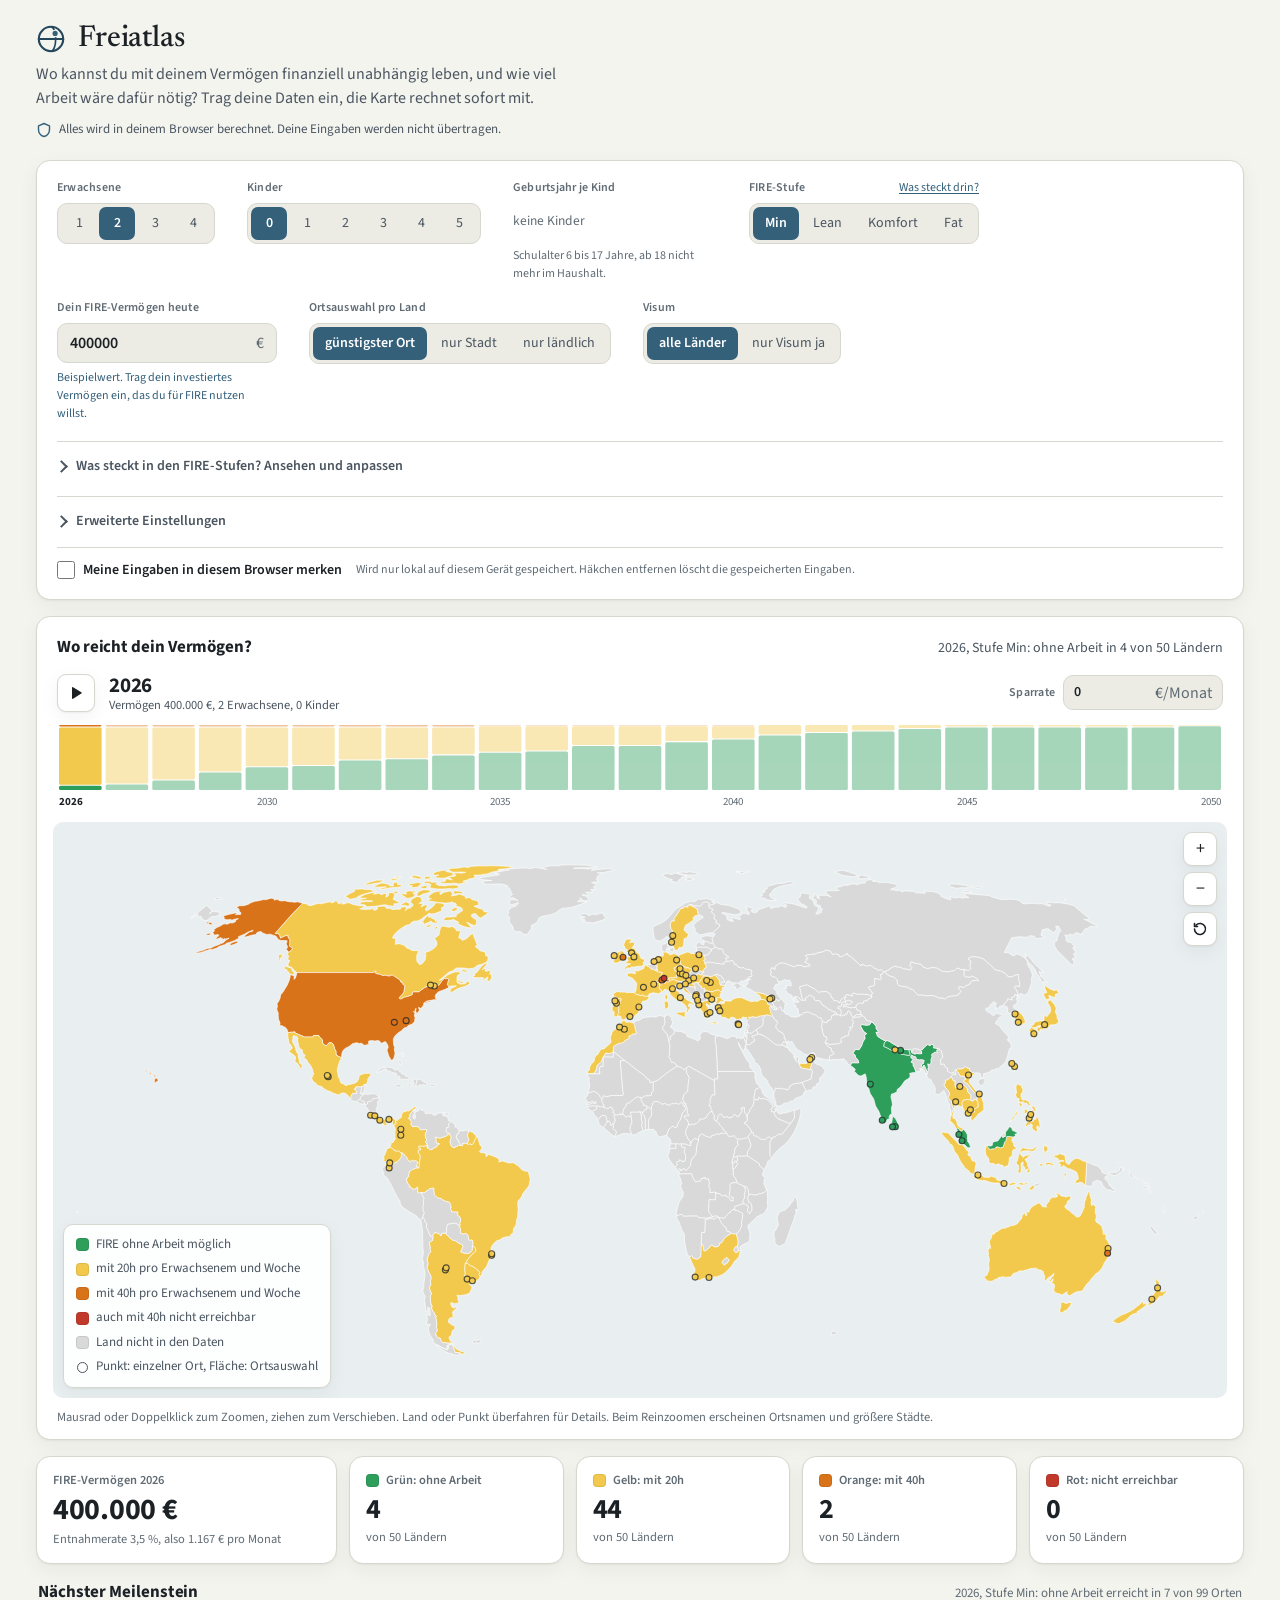
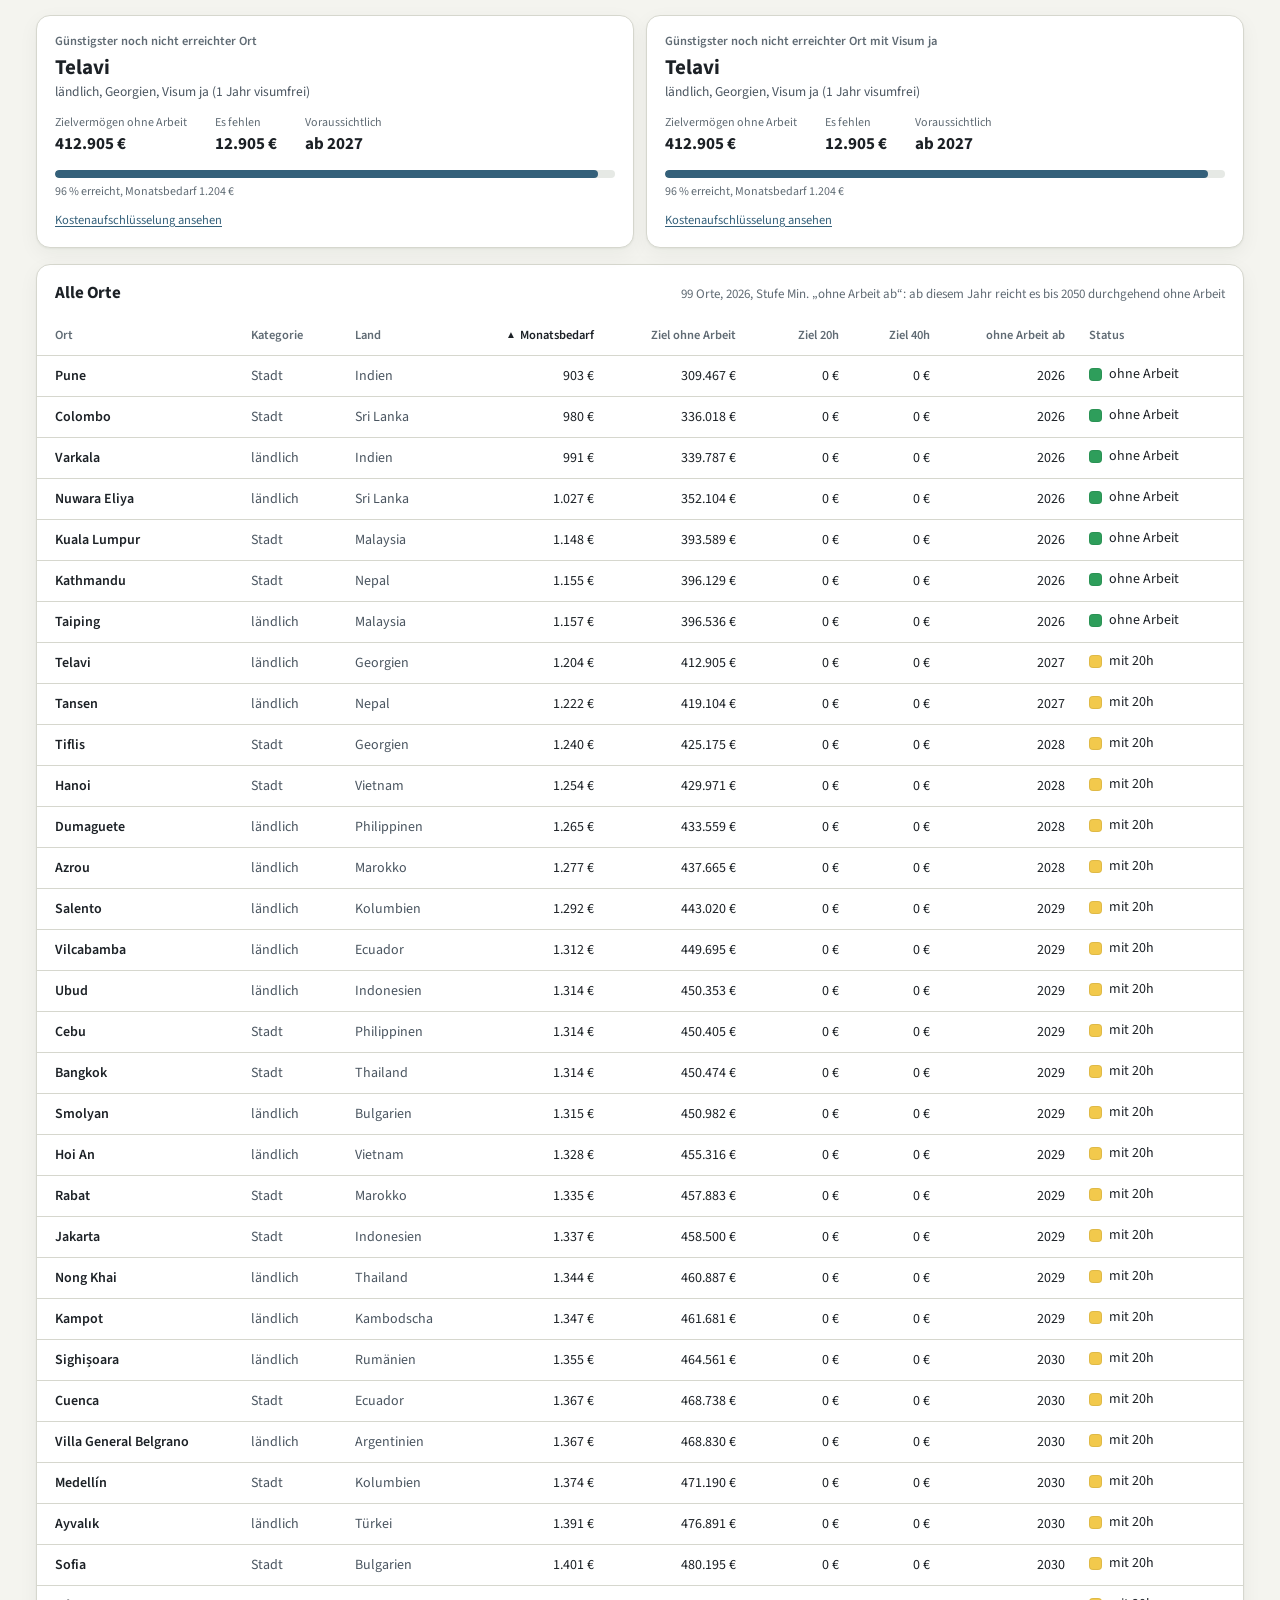
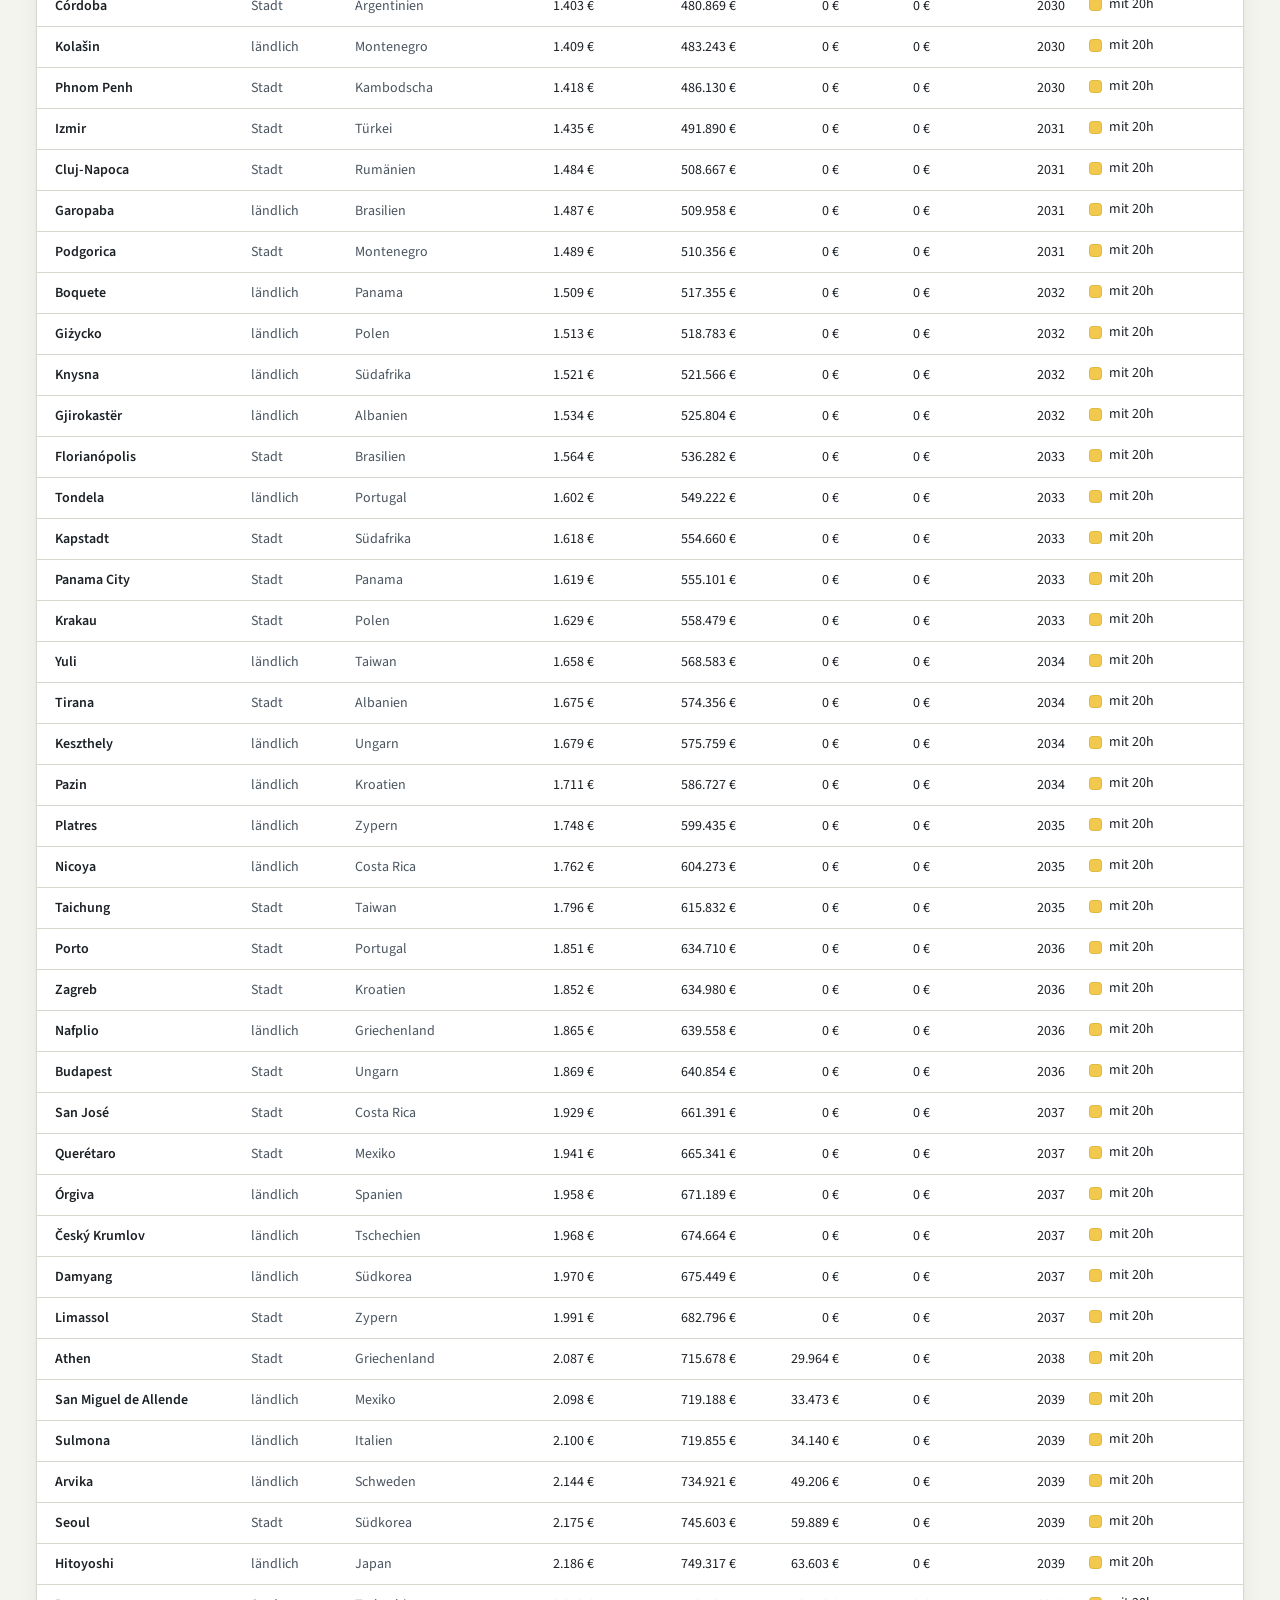
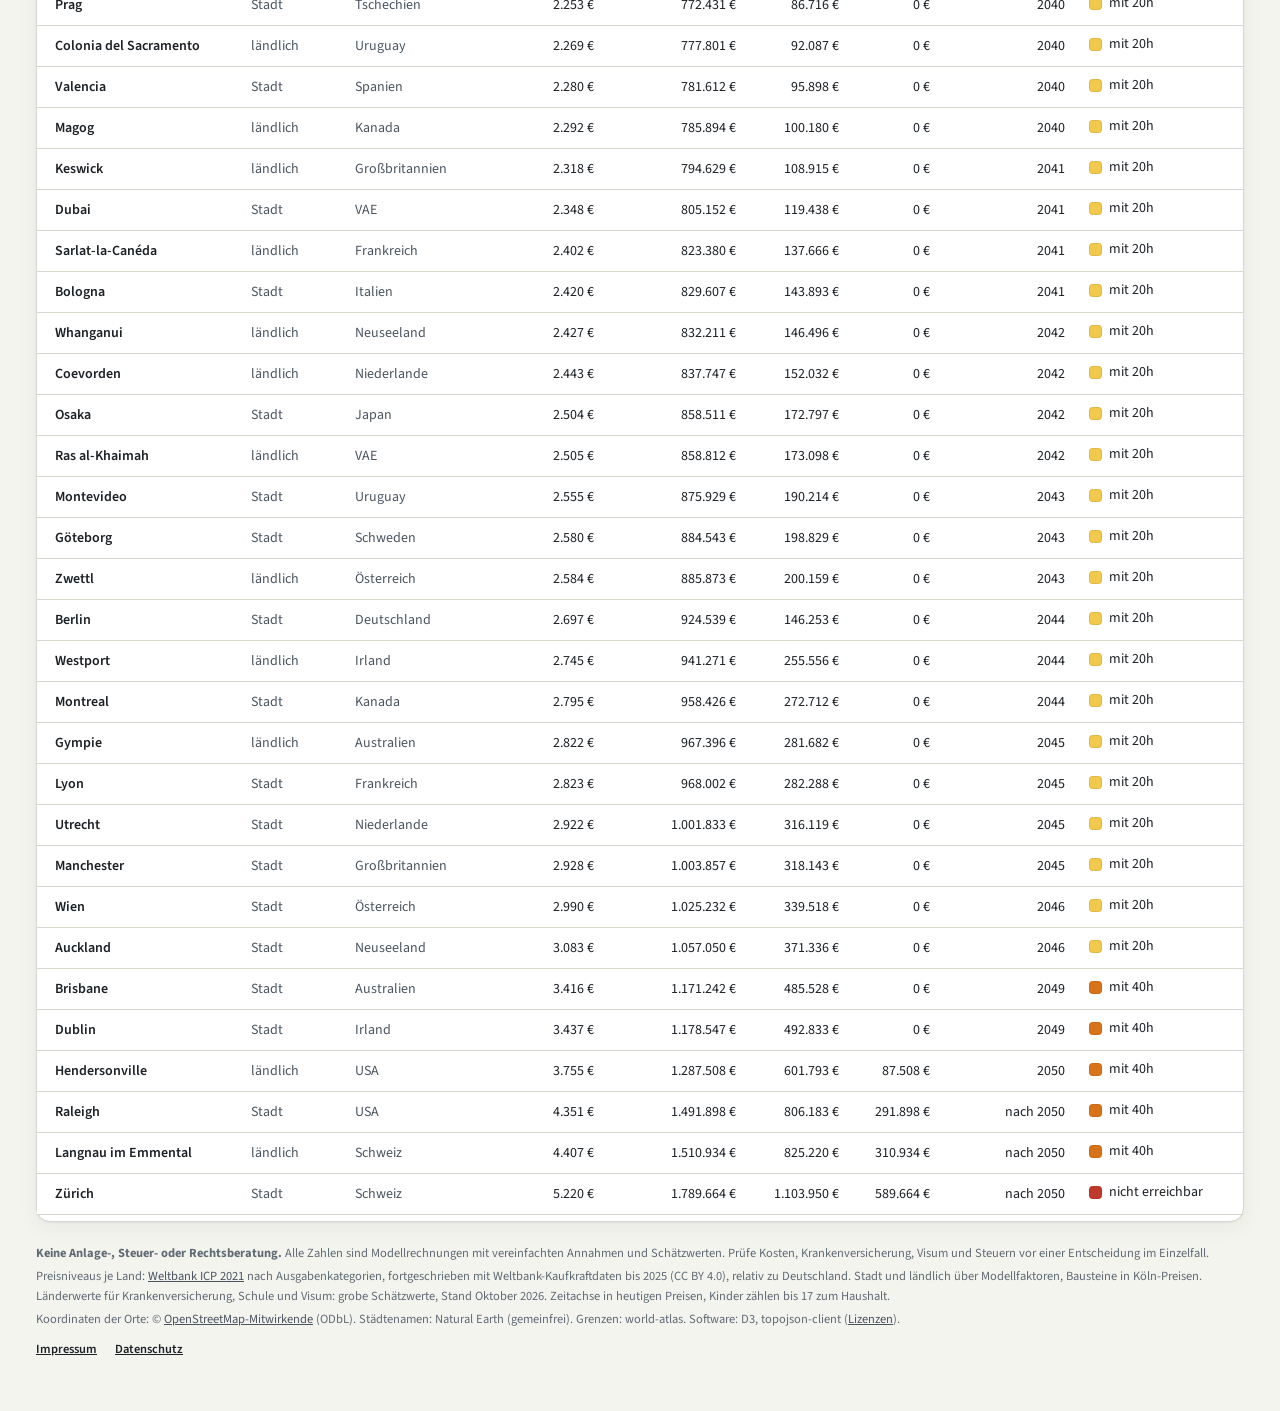
==== app/index.html @ 441ddbdf "Freiatlas: Landing Page, App und Rechtsseiten Statische Website mit Weltbank-Preisniveaus (CC BY 4.0" ====
<!doctype html>
<html lang="de">
<head>
<meta charset="utf-8">
<meta name="viewport" content="width=device-width, initial-scale=1">
<meta name="color-scheme" content="light dark">
<meta http-equiv="Content-Security-Policy" content="default-src 'self'; script-src 'self' 'unsafe-inline'; style-src 'self' 'unsafe-inline'; img-src 'self' data:; connect-src 'self'; base-uri 'self'; form-action 'none'">
<meta name="referrer" content="no-referrer">
<title>Freiatlas</title>
<meta name="description" content="Wo kannst du mit deinem Vermögen finanziell unabhängig leben, und wie viel Arbeit wäre dafür nötig? Interaktive Weltkarte für FIRE und Auswandern, mit 99 Orten in 50 Ländern.">
<meta property="og:title" content="Freiatlas">
<meta property="og:description" content="Wo reicht dein Vermögen für finanzielle Unabhängigkeit? Weltkarte mit 99 Orten, Zeitachse und eigenen Annahmen.">
<meta property="og:type" content="website">
<meta name="theme-color" content="#34607a">
<link rel="icon" href="../favicon.svg" type="image/svg+xml">
<link rel="icon" href="../favicon.ico" sizes="32x32">
<link rel="apple-touch-icon" href="../apple-touch-icon.png">
<link rel="stylesheet" href="../assets/fonts/fonts.css">
<style>
:root {
  --bg: #F4F4EF;
  --surface: #ffffff;
  --surface-2: #ECECE5;
  --ink: #1C2126;
  --ink-2: #4A5560;
  --muted: #606B74;
  --border: #D6D7CE;
  --ocean: #e9eff1;
  --map-stroke: #ffffff;
  --nodata: #D9D9D9;
  --accent: #34607a;
  --accent-soft: #e3ecf1;
  --accent-ink: #ffffff;
  --hatch-bg: #ffffff;
  --track: #e6e9e5;
  --pt-stroke: rgba(28, 33, 38, .75);
  --fa-line: #23475C;
  --fa-dot: #34607A;
  --shadow: 0 1px 2px rgba(20, 30, 25, .05), 0 6px 20px rgba(20, 30, 25, .05);
  --shadow-lg: 0 4px 10px rgba(20, 30, 25, .08), 0 16px 40px rgba(20, 30, 25, .12);
  --green: #2E9E5B;
  --yellow: #F2C94C;
  --orange: #D9731A;
  --red: #C0392B;
  --radius: 14px;
}
@media (prefers-color-scheme: dark) {
  :root {
    --bg: #111416;
    --surface: #1a1e21;
    --surface-2: #22272b;
    --ink: #E8EAE6;
    --ink-2: #B4BBC0;
    --muted: #8A949C;
    --border: #2F363B;
    --ocean: #151c21;
    --map-stroke: #111416;
    --nodata: #3a4146;
    --accent: #7FB0CC;
    --accent-soft: #223440;
    --accent-ink: #0e1a21;
    --hatch-bg: #1a1e21;
    --track: #2b3135;
    --pt-stroke: rgba(255, 255, 255, .85);
    --fa-line: #E8EAE6;
    --fa-dot: #7FB0CC;
    --shadow: 0 1px 2px rgba(0, 0, 0, .3), 0 6px 20px rgba(0, 0, 0, .25);
    --shadow-lg: 0 4px 10px rgba(0, 0, 0, .35), 0 16px 40px rgba(0, 0, 0, .45);
  }
}

* { box-sizing: border-box; }
html { -webkit-text-size-adjust: 100%; }
body {
  margin: 0;
  background: var(--bg);
  color: var(--ink);
  font: 16px/1.5 "Source Sans 3 Variable", -apple-system, "Segoe UI", Roboto, "Helvetica Neue", Arial, sans-serif;
  font-variant-numeric: tabular-nums;
}
.wrap { max-width: 1240px; margin: 0 auto; padding: 24px 16px 48px; }
h1 { font-size: 26px; line-height: 1.2; margin: 0 0 6px; letter-spacing: -.01em; }
.brand-lockup { display: flex; align-items: center; gap: 12px; font: 500 30px/1 "Newsreader Variable", Georgia, "Times New Roman", serif; font-optical-sizing: auto; letter-spacing: -.005em; margin: 0 0 8px; }
.brand-mark { width: 30px; height: 30px; flex: none; }
h2 { font-size: 17px; margin: 0; letter-spacing: -.005em; }
.lede { margin: 0; color: var(--ink-2); max-width: 70ch; }
.page-head { margin-bottom: 20px; }

.card {
  background: var(--surface);
  border: 1px solid var(--border);
  border-radius: var(--radius);
  box-shadow: var(--shadow);
}
section + section { margin-top: 16px; }

/* Konfigurator */
.config { padding: 18px 20px; }
.config-grid {
  display: flex;
  flex-wrap: wrap;
  gap: 16px 32px;
  align-items: flex-start;
}
.field { min-width: 0; max-width: 100%; }
.config-grid .money { width: 220px; }
.field-label {
  display: block;
  font-size: 12px;
  font-weight: 600;
  letter-spacing: .02em;
  color: var(--muted);
  margin-bottom: 6px;
}
.seg {
  display: inline-flex;
  flex-wrap: wrap;
  background: var(--surface-2);
  border: 1px solid var(--border);
  border-radius: 10px;
  padding: 3px;
  gap: 2px;
  max-width: 100%;
}
.seg button {
  appearance: none;
  border: 0;
  background: transparent;
  color: var(--ink-2);
  font: inherit;
  font-size: 14px;
  padding: 6px 12px;
  min-width: 36px;
  border-radius: 7px;
  cursor: pointer;
  transition: background .15s, color .15s;
}
.seg button:hover:not(:disabled):not([aria-pressed="true"]) { background: var(--border); color: var(--ink); }
.seg button[aria-pressed="true"] { background: var(--accent); color: var(--accent-ink); font-weight: 600; }
.seg button:disabled { opacity: .35; cursor: not-allowed; }
.seg button:focus-visible, .btn:focus-visible, input:focus-visible, summary:focus-visible, th button:focus-visible {
  outline: 2px solid var(--accent); outline-offset: 2px;
}
.money {
  display: flex;
  align-items: center;
  background: var(--surface-2);
  border: 1px solid var(--border);
  border-radius: 10px;
  padding: 0 12px;
  max-width: 260px;
}
.money input, .adv input {
  appearance: textfield;
  -moz-appearance: textfield;
  border: 0;
  background: transparent;
  color: var(--ink);
  font: inherit;
  font-size: 16px;
  font-weight: 600;
  padding: 7px 0;
  width: 100%;
  min-width: 0;
  outline: none;
}
.money input::-webkit-outer-spin-button, .money input::-webkit-inner-spin-button,
.adv input::-webkit-outer-spin-button, .adv input::-webkit-inner-spin-button { -webkit-appearance: none; margin: 0; }
.money .unit { color: var(--muted); padding-left: 6px; }
.money:focus-within { border-color: var(--accent); }
.money.invalid { border-color: var(--red); }
.linkbtn {
  appearance: none; border: 0; background: none; padding: 0; margin-top: 6px;
  color: var(--accent); font: inherit; font-size: 12.5px; cursor: pointer; text-decoration: underline; text-underline-offset: 2px;
}
.advanced { margin-top: 18px; border-top: 1px solid var(--border); padding-top: 12px; }
.advanced summary {
  cursor: pointer; color: var(--ink-2); font-size: 14px; font-weight: 600; list-style: none;
  display: inline-flex; align-items: center; gap: 8px; user-select: none;
}
.advanced summary::-webkit-details-marker { display: none; }
.advanced summary::before {
  content: ""; width: 7px; height: 7px; border-right: 2px solid currentColor; border-bottom: 2px solid currentColor;
  transform: rotate(-45deg); transition: transform .15s; margin-right: 2px;
}
.advanced[open] summary::before { transform: rotate(45deg); }
.adv-grid {
  display: grid; grid-template-columns: repeat(auto-fit, minmax(200px, 1fr)); gap: 14px 24px; margin-top: 14px;
}
.adv .money { max-width: none; }
.adv input { font-size: 15px; font-weight: 500; }
.adv-note { font-size: 12.5px; color: var(--muted); margin: 4px 0 0; }

/* Karte */
.map-card { padding: 16px 16px 12px; }
.map-head { display: flex; flex-wrap: wrap; align-items: baseline; justify-content: space-between; gap: 4px 16px; padding: 2px 4px 12px; }
.map-sub { color: var(--ink-2); font-size: 14px; }
.map-wrap {
  position: relative;
  height: 64vh;
  min-height: 340px;
  background: var(--ocean);
  border-radius: 10px;
  overflow: hidden;
}
#map { display: block; width: 100%; height: 100%; touch-action: pan-x pan-y; cursor: grab; user-select: none; -webkit-user-select: none; }
#map.zoomed { touch-action: none; }
#map:active { cursor: grabbing; }
.country { stroke: var(--map-stroke); stroke-width: .6; vector-effect: non-scaling-stroke; stroke-linejoin: round; transition: fill .25s; }
.country.nodata { fill: var(--nodata); }
.country.has-data { cursor: pointer; }
.hl { fill: none; stroke: var(--ink); stroke-width: 1.6; vector-effect: non-scaling-stroke; pointer-events: none; stroke-linejoin: round; }
.hatch-bg { fill: var(--hatch-bg); }
.country.has-data { transition: fill .25s, fill-opacity .2s; }
#map.detail .country.has-data { fill-opacity: .5; }
.pt { cursor: pointer; }
.pt .hit { fill: transparent; }
.pt .dot { stroke: var(--pt-stroke); stroke-width: 1.1; vector-effect: non-scaling-stroke; transition: fill .25s; }
.pt.on .dot { stroke-width: 2.6; }
.pt.sel .dot { stroke: var(--ink); stroke-width: 3; }
.pt.dim { opacity: .35; }
.lbl text { paint-order: stroke; stroke: var(--surface); stroke-linejoin: round; pointer-events: none; }
.place-labels text { fill: var(--ink); font-weight: 650; }
.cities text { fill: var(--ink-2); }
.cities circle { fill: var(--ink-2); }
.map-msg { position: absolute; inset: 0; display: grid; place-items: center; color: var(--muted); font-size: 14px; padding: 24px; text-align: center; }
.zoom-ctl { position: absolute; top: 10px; right: 10px; display: flex; flex-direction: column; gap: 6px; }
.btn {
  appearance: none; width: 34px; height: 34px; border-radius: 9px; border: 1px solid var(--border);
  background: var(--surface); color: var(--ink); font: inherit; font-size: 18px; line-height: 1; cursor: pointer;
  box-shadow: var(--shadow); display: grid; place-items: center; padding: 0;
}
.btn:hover { background: var(--surface-2); }
.btn svg { width: 16px; height: 16px; }
.legend {
  display: flex; flex-wrap: wrap; gap: 6px 16px; font-size: 13px; color: var(--ink-2);
}
.legend-item { display: inline-flex; align-items: center; gap: 7px; white-space: nowrap; }
.legend-item.opt-off { display: none; }
.map-wrap .legend {
  position: absolute; left: 10px; bottom: 10px; max-width: calc(100% - 20px);
  flex-direction: column; gap: 5px;
  background: color-mix(in srgb, var(--surface) 92%, transparent);
  border: 1px solid var(--border); border-radius: 10px; padding: 10px 12px; box-shadow: var(--shadow);
}
.sw {
  display: inline-block; width: 13px; height: 13px; border-radius: 4px; flex: none;
  box-shadow: inset 0 0 0 1px rgba(0, 0, 0, .08);
}
.sw-green { background: var(--green); }
.sw-yellow { background: var(--yellow); }
.sw-orange { background: var(--orange); }
.sw-red { background: var(--red); }
.sw-nodata { background: var(--nodata); }
.sw.hatched { background-image: repeating-linear-gradient(45deg, transparent 0 3px, var(--hatch-bg) 3px 6px); }
.sw-hatch { background: repeating-linear-gradient(45deg, var(--muted) 0 2px, var(--hatch-bg) 2px 5px); }
.sw-dot { display: inline-block; width: 11px; height: 11px; border-radius: 50%; flex: none; margin: 0 1px; background: var(--surface); border: 1.5px solid var(--ink-2); }

/* Geburtsjahre */
.births { display: flex; flex-wrap: wrap; gap: 6px; min-height: 38px; align-items: center; }
.birth {
  display: inline-flex; align-items: center; gap: 6px; background: var(--surface-2); border: 1px solid var(--border);
  border-radius: 10px; padding: 3px 3px 3px 10px; font-size: 12.5px; color: var(--muted);
}
.birth select {
  border: 0; background: var(--surface); color: var(--ink); font: inherit; font-size: 14px; font-weight: 600;
  padding: 4px 6px; border-radius: 7px; cursor: pointer;
}
.births .none { color: var(--muted); font-size: 13.5px; }
.field-note { font-size: 12px; color: var(--muted); margin: 6px 0 0; max-width: 34ch; }

/* Zeitachse */
.tl { padding: 0 4px 14px; }
.tl-top { display: flex; align-items: center; flex-wrap: wrap; gap: 10px 14px; margin-bottom: 10px; }
.tl-play { width: 38px; height: 38px; flex: none; }
.tl-play svg { width: 14px; height: 14px; }
.tl-now { line-height: 1.25; min-width: 0; flex: 1 1 0; }
.tl-now b { font-size: 21px; letter-spacing: -.01em; }
.tl-sub { display: block; font-size: 12.5px; color: var(--ink-2); }
.tl-save { margin-left: auto; display: flex; align-items: center; gap: 8px; }
.tl-save .field-label { margin: 0; }
.tl-save .money { width: 160px; padding: 0 10px; }
.tl-save input { font-size: 14px; padding: 6px 0; }
.tl-chart { position: relative; height: 84px; cursor: pointer; touch-action: pan-y; user-select: none; -webkit-user-select: none; border-radius: 6px; }
.tl-chart:focus-visible { outline: 2px solid var(--accent); outline-offset: 4px; }
.tl-chart svg { display: block; width: 100%; height: 100%; overflow: visible; }
.tl-chart .bar { transition: opacity .15s; }
.tl-chart .axis { font-size: 11px; fill: var(--muted); }
.tl-chart .axis.now { fill: var(--ink); font-weight: 700; }
.tl-chart .cursor { fill: var(--ink); }

/* Jahresstreifen im Tooltip */
.strip { display: grid; gap: 1px; height: 9px; margin-top: 8px; }
.strip i { border-radius: 2px; }
.strip i.now { box-shadow: 0 0 0 1.5px var(--surface), 0 0 0 3px var(--ink); position: relative; z-index: 1; }
.strip-axis { display: flex; justify-content: space-between; gap: 8px; font-size: 11px; color: var(--muted); margin-top: 3px; }
.strip-axis b { color: var(--ink); font-weight: 600; }
.hint { margin: 10px 4px 0; font-size: 12.5px; color: var(--muted); }
.hint .touch { display: none; }
@media (pointer: coarse) { .hint .mouse { display: none; } .hint .touch { display: inline; } }

/* Tooltip */
.tooltip {
  position: fixed; z-index: 50; left: 0; top: 0;
  width: 360px; max-width: calc(100vw - 16px);
  background: var(--surface); color: var(--ink);
  border: 1px solid var(--border); border-radius: 12px; box-shadow: var(--shadow-lg);
  padding: 12px 14px; font-size: 13px; line-height: 1.4;
  pointer-events: none; opacity: 0; visibility: hidden; transition: opacity .12s;
}
.tooltip.show { opacity: 1; visibility: visible; }
.tooltip.sheet {
  left: 50% !important; top: auto !important; bottom: 10px; transform: translateX(-50%);
  width: min(440px, calc(100vw - 16px)); max-height: 62vh; overflow: auto; pointer-events: auto;
  -webkit-overflow-scrolling: touch;
}
.tt-close {
  display: none; position: absolute; top: 8px; right: 8px; width: 30px; height: 30px; border-radius: 8px;
  border: 1px solid var(--border); background: var(--surface-2); color: var(--ink); font-size: 18px; line-height: 1; cursor: pointer;
}
.tooltip.sheet .tt-close { display: grid; place-items: center; }
.tt-title { font-size: 16px; font-weight: 700; padding-right: 34px; }
.tt-visa { color: var(--ink-2); margin-top: 2px; }
.tt-place { margin-top: 10px; padding-top: 10px; border-top: 1px solid var(--border); }
.tt-place-head { display: flex; align-items: baseline; gap: 8px; flex-wrap: wrap; }
.tt-name { font-weight: 650; font-size: 14px; }
.tt-cat { color: var(--muted); }
.tt-pick {
  margin-left: auto; font-size: 11px; font-weight: 600; color: var(--accent);
  background: var(--accent-soft); border-radius: 999px; padding: 1px 8px; white-space: nowrap;
}
.tt-need { margin: 4px 0 6px; color: var(--ink-2); }
.tt-need b { color: var(--ink); }
.tt-table { width: 100%; border-collapse: collapse; }
.tt-table th, .tt-table td { padding: 3px 0; text-align: right; font-weight: 400; }
.tt-table th:first-child { text-align: left; color: var(--ink-2); }
.tt-table thead th { color: var(--muted); font-size: 11.5px; font-weight: 600; text-align: right; }
.tt-table thead th:first-child { text-align: left; }
.tt-table td.pc { width: 76px; }
.ok { display: inline-block; width: 14px; text-align: center; color: var(--green); font-weight: 700; margin-left: 3px; }
.tt-foot { margin-top: 10px; padding-top: 8px; border-top: 1px solid var(--border); color: var(--muted); font-size: 12px; }

/* Kennzahlen */
.kpis { display: grid; grid-template-columns: 1.4fr repeat(4, 1fr); gap: 12px; }
.kpi { padding: 14px 16px; }
.kpi-label { display: flex; align-items: center; gap: 7px; font-size: 12.5px; font-weight: 600; color: var(--muted); }
.kpi-value { font-size: 28px; font-weight: 700; line-height: 1.15; margin-top: 4px; letter-spacing: -.01em; }
.kpi-sub { font-size: 12.5px; color: var(--muted); margin-top: 2px; }
.kpi-wealth .kpi-value { font-size: 30px; }

/* Meilensteine */
.ms-head { display: flex; flex-wrap: wrap; justify-content: space-between; align-items: baseline; gap: 4px 16px; margin: 0 2px 10px; }
.ms-head .meta { color: var(--muted); font-size: 13px; }
.milestones { display: grid; grid-template-columns: 1fr 1fr; gap: 12px; }
.ms { padding: 16px 18px; }
.ms-kicker { font-size: 12.5px; font-weight: 600; color: var(--muted); }
.ms-place { font-size: 21px; font-weight: 700; margin-top: 4px; line-height: 1.2; }
.ms-meta { color: var(--ink-2); font-size: 13.5px; margin-top: 2px; }
.ms-nums { display: flex; flex-wrap: wrap; gap: 6px 28px; margin-top: 12px; }
.ms-num span { display: block; font-size: 12px; color: var(--muted); }
.ms-num b { font-size: 17px; }
.bar { height: 8px; background: var(--track); border-radius: 999px; overflow: hidden; margin-top: 12px; }
.bar i { display: block; height: 100%; background: var(--accent); border-radius: 999px; transition: width .3s; }
.bar-label { font-size: 12px; color: var(--muted); margin-top: 5px; }
.ms-empty { color: var(--ink-2); margin-top: 8px; }

/* Tabelle */
.table-card { padding: 16px 0 6px; }
.table-head { display: flex; flex-wrap: wrap; justify-content: space-between; align-items: baseline; gap: 4px 16px; padding: 0 18px 10px; }
.table-head .meta { color: var(--muted); font-size: 13px; }
.table-scroll { overflow-x: auto; -webkit-overflow-scrolling: touch; }
table.places { width: 100%; border-collapse: collapse; font-size: 14px; min-width: 820px; }
.places th, .places td { padding: 8px 12px; text-align: left; white-space: nowrap; border-bottom: 1px solid var(--border); }
.places thead th { position: sticky; top: 0; background: var(--surface); z-index: 1; padding: 0; border-bottom: 1px solid var(--border); }
.places thead th button {
  appearance: none; border: 0; background: none; width: 100%; text-align: inherit; font: inherit; font-size: 12.5px;
  font-weight: 600; color: var(--muted); padding: 10px 12px; cursor: pointer; display: flex; gap: 5px; align-items: center;
}
.places thead th.num button { justify-content: flex-end; }
.places thead th button:hover { color: var(--ink); }
.places thead th:first-child { padding-left: 6px; }
.places thead th:last-child { padding-right: 6px; }
.places thead th[aria-sort] button { color: var(--ink); }
.arrow { display: inline-block; width: 9px; font-size: 10px; }
.places td.num, .places th.num { text-align: right; }
.places tbody tr:hover td { background: var(--surface-2); }
.places tr > :first-child { padding-left: 18px; position: sticky; left: 0; background: var(--surface); }
.places tbody tr:hover td:first-child { background: var(--surface-2); }
.places tr > :last-child { padding-right: 18px; }
.places td.name { font-weight: 600; }
.places td.cat, .places td.land { color: var(--ink-2); }
.status { display: inline-flex; align-items: center; gap: 7px; }
.places tr.dim td { color: var(--muted); }
.places tr.dim td.name { font-weight: 500; }
.visa-tag { font-size: 11.5px; color: var(--muted); margin-left: 6px; }

/* Stufen-Editor */
.label-row { display: flex; align-items: baseline; justify-content: space-between; gap: 12px; }
.label-row .linkbtn { margin: 0 0 6px; font-size: 12px; }
.badge {
  display: inline-block; font-size: 11px; font-weight: 600; color: var(--accent); background: var(--accent-soft);
  border-radius: 999px; padding: 1px 8px; margin-left: 4px; vertical-align: 1px;
}
.badge[hidden] { display: none; }
.se { margin-top: 14px; max-width: 820px; }
.se-top { display: flex; flex-wrap: wrap; gap: 10px 20px; align-items: center; margin-bottom: 4px; }
.se-note { margin: 0; font-size: 12.5px; color: var(--muted); flex: 1 1 300px; }
.se-row {
  display: grid; grid-template-columns: minmax(0, 1fr) auto; gap: 4px 16px; align-items: center;
  padding: 10px 0; border-bottom: 1px solid var(--border);
}
.se-name { font-weight: 600; font-size: 14px; }
.se-desc {
  display: block; width: 100%; border: 0; border-bottom: 1px dashed transparent; background: transparent;
  color: var(--ink-2); font: inherit; font-size: 13px; padding: 1px 0; margin: 1px 0;
}
.se-desc { resize: none; overflow: hidden; white-space: pre-wrap; overflow-wrap: anywhere; line-height: 1.35; field-sizing: content; }
.se-desc:hover { border-bottom-color: var(--border); }
.se-desc:focus { outline: none; border-bottom-color: var(--accent); }
.se-scale { font-size: 12px; color: var(--muted); }
.se-amt { display: flex; align-items: center; gap: 4px; justify-content: flex-end; }
.se-amt .money { width: 128px; padding: 0 10px; max-width: none; }
.se-amt input { font-size: 15px; padding: 6px 0; text-align: right; }
.se-amt .unit { white-space: nowrap; }
.se-undo {
  appearance: none; border: 0; background: none; color: var(--accent); cursor: pointer; width: 28px; height: 28px;
  border-radius: 7px; display: grid; place-items: center; visibility: hidden; padding: 0;
}
.se-undo svg { width: 14px; height: 14px; }
.se-undo:hover { background: var(--accent-soft); }
.se-row.changed .se-undo { visibility: visible; }
.se-row.changed .money { border-color: var(--accent); }
.se-file { font-size: 11.5px; color: var(--accent); }
.se-sub { font-weight: 600; font-size: 14px; margin: 18px 0 2px; }
.se-sub span { font-weight: 400; color: var(--muted); font-size: 12.5px; margin-left: 6px; }
.se-crow { display: grid; grid-template-columns: minmax(0, 1fr) auto auto auto; gap: 8px; align-items: center; padding: 8px 0; border-bottom: 1px solid var(--border); }
.se-crow input[type="text"] {
  border: 1px solid var(--border); background: var(--surface-2); color: var(--ink); border-radius: 10px;
  font: inherit; font-size: 14px; padding: 7px 10px; min-width: 0; width: 100%;
}
.se-crow select {
  border: 1px solid var(--border); background: var(--surface-2); color: var(--ink); border-radius: 10px;
  font: inherit; font-size: 13.5px; padding: 7px 8px;
}
.se-del {
  appearance: none; border: 1px solid var(--border); background: var(--surface); color: var(--ink-2); border-radius: 9px;
  width: 32px; height: 32px; font-size: 18px; line-height: 1; cursor: pointer;
}
.se-foot { display: flex; flex-wrap: wrap; gap: 14px 24px; align-items: flex-end; margin-top: 18px; }
.se-foot .money { width: 120px; }
.btn-text {
  appearance: none; border: 1px solid var(--border); background: var(--surface-2); color: var(--ink); border-radius: 9px;
  padding: 8px 12px; font: inherit; font-size: 13.5px; cursor: pointer;
}
.btn-text:hover { background: var(--border); }
.btn-text:focus-visible, .se-undo:focus-visible, .se-del:focus-visible { outline: 2px solid var(--accent); outline-offset: 2px; }

/* Detailansicht */
.drawer {
  position: fixed; top: 0; right: 0; bottom: 0; z-index: 60; width: min(440px, 100vw);
  background: var(--surface); color: var(--ink); border-left: 1px solid var(--border); box-shadow: var(--shadow-lg);
  overflow-y: auto; -webkit-overflow-scrolling: touch; padding: 18px 20px 28px;
  transform: translateX(100%); visibility: hidden; transition: transform .22s ease, visibility 0s linear .22s;
}
.drawer.open { transform: none; visibility: visible; transition: transform .22s ease; }
.drawer .tt-close { display: grid; place-items: center; top: 14px; right: 14px; }
.dr-title { font-size: 21px; font-weight: 700; margin: 0; padding-right: 40px; line-height: 1.2; }
.dr-meta { color: var(--ink-2); font-size: 13.5px; margin-top: 3px; }
.dr-tabs { margin-top: 12px; }
.dr-ctx { font-size: 12.5px; color: var(--muted); margin-top: 14px; }
.dr-total { display: flex; align-items: baseline; justify-content: space-between; gap: 12px; margin-top: 2px; }
.dr-total b { font-size: 28px; letter-spacing: -.01em; }
.dr-total span { color: var(--ink-2); font-size: 13px; }
.dr-line { padding: 9px 0; border-bottom: 1px solid var(--border); }
.dr-line-top { display: flex; justify-content: space-between; gap: 12px; align-items: baseline; }
.dr-line-label { font-weight: 600; font-size: 14px; }
.dr-line-val { font-weight: 600; white-space: nowrap; }
.dr-line-val small { font-weight: 400; color: var(--muted); font-size: 12px; margin-left: 6px; }
.dr-line-desc { font-size: 12.5px; color: var(--ink-2); }
.dr-line-how { font-size: 12px; color: var(--muted); }
.dr-bar { height: 4px; background: var(--track); border-radius: 99px; margin-top: 6px; overflow: hidden; }
.dr-bar i { display: block; height: 100%; background: var(--accent); border-radius: 99px; }
.dr-zero { font-size: 12.5px; color: var(--muted); margin-top: 8px; }
.dr-h { font-size: 14px; font-weight: 700; margin: 22px 0 6px; }
.dr-actions { margin-top: 18px; display: flex; gap: 8px; flex-wrap: wrap; }
.places tbody tr { cursor: pointer; }
.places tbody tr:focus-visible { outline: 2px solid var(--accent); outline-offset: -2px; }
.ms-link { margin-top: 10px; }

.privacy-line { display: flex; align-items: center; gap: 7px; margin: 10px 0 0; font-size: 13px; color: var(--ink-2); }
.privacy-line svg { width: 16px; height: 16px; flex: none; color: var(--accent); }
.example-note { color: var(--accent); }
.example-note[hidden] { display: none; }
.remember-row { display: flex; flex-wrap: wrap; align-items: center; gap: 4px 14px; margin-top: 14px; padding-top: 12px; border-top: 1px solid var(--border); }
.remember-row .field-note { margin: 0; max-width: none; }
.check { display: inline-flex; align-items: center; gap: 8px; font-size: 14px; font-weight: 600; color: var(--ink); cursor: pointer; }
.check input { width: 18px; height: 18px; accent-color: var(--accent); margin: 0; }
footer a { color: var(--ink-2); }
footer .legal { display: flex; gap: 18px; margin-top: 10px; }
footer .legal a { color: var(--ink); font-weight: 600; }

footer { margin-top: 22px; color: var(--muted); font-size: 12.5px; line-height: 1.55; }
footer p { margin: 0 0 4px; }

@media (max-width: 1000px) {
  .kpis { grid-template-columns: repeat(2, 1fr); }
  .kpi-wealth { grid-column: 1 / -1; }
}
@media (max-width: 720px) {
  .wrap { padding: 18px 16px 40px; }
  h1 { font-size: 22px; }
  .brand-lockup { font-size: 26px; gap: 10px; }
  .brand-mark { width: 26px; height: 26px; }
  .config { padding: 16px; }
  .map-card { padding: 12px 12px 10px; }
  .map-wrap { display: flex; flex-direction: column; height: auto; min-height: 0; }
  #map { flex: none; height: clamp(220px, 60vw, 64vh); }
  .map-wrap .legend {
    position: static; max-width: none; flex: none; gap: 4px;
    background: transparent; border: 0; border-top: 1px solid var(--border); border-radius: 0; box-shadow: none;
    padding: 10px 12px 12px; font-size: 12.5px;
  }
  .map-wrap .legend-item.opt-off { display: inline-flex; visibility: hidden; }
  .config-grid { gap: 14px; }
  .config-grid .field { width: 100%; }
  .config-grid .money { width: 100%; max-width: none; }
  .seg { display: flex; width: 100%; }
  .seg button { flex: 1 1 auto; padding: 6px 8px; }
  .field-note { max-width: none; }
  .tl-save { margin-left: 0; width: 100%; }
  .drawer {
    top: auto; left: 0; width: 100%; max-height: 88vh; border-left: 0; border-top: 1px solid var(--border);
    border-radius: 16px 16px 0 0; transform: translateY(100%);
  }
  .se-amt .money { width: 112px; }
  .se-row { grid-template-columns: 1fr; gap: 6px; }
  .se-amt { justify-content: flex-start; }
  .se-crow { grid-template-columns: minmax(0, 1fr) auto; }
  .se-crow select { grid-column: 1; }
  .tl-save .money { flex: 1; width: auto; }
  .milestones { grid-template-columns: 1fr; }
  .kpi-value { font-size: 24px; }
  .kpi-wealth .kpi-value { font-size: 26px; }
}
</style>
</head>
<body>
<div class="wrap">
  <header class="page-head">
    <h1 class="brand-lockup"><svg class="brand-mark" viewBox="0 0 64 64" aria-hidden="true" focusable="false"><style>.fa-line{stroke:var(--fa-line)}.fa-dot{fill:var(--fa-dot)}</style><defs><mask id="fa-gap" maskUnits="userSpaceOnUse" x="0" y="0" width="64" height="64"><rect width="64" height="64" fill="#fff"/><circle cx="40.8" cy="20" r="8" fill="#000"/></mask></defs><circle class="fa-line" cx="32" cy="32" r="26" fill="none" stroke-width="4.5"/><g class="fa-line" mask="url(#fa-gap)" fill="none" stroke-linecap="round"><path d="M6 32H58" stroke-width="4.5"/><path d="M32 6A10 26 0 0 1 32 58" stroke-width="3.5"/></g><circle class="fa-dot" cx="40.8" cy="20" r="5.5"/></svg>Freiatlas</h1>
    <p class="lede">Wo kannst du mit deinem Vermögen finanziell unabhängig leben, und wie viel Arbeit wäre dafür nötig? Trag deine Daten ein, die Karte rechnet sofort mit.</p>
    <p class="privacy-line"><svg viewBox="0 0 16 16" aria-hidden="true"><path d="M8 1.5 2.5 3.8v3.6c0 3.3 2.3 6.2 5.5 7.1 3.2-.9 5.5-3.8 5.5-7.1V3.8L8 1.5z" fill="none" stroke="currentColor" stroke-width="1.4" stroke-linejoin="round"/></svg>Alles wird in deinem Browser berechnet. Deine Eingaben werden nicht übertragen.</p>
  </header>

  <main>
    <section class="card config" aria-label="Konfigurator">
      <div class="config-grid">
        <div class="field">
          <span class="field-label" id="lbl-adults">Erwachsene</span>
          <div class="seg" id="seg-adults" role="group" aria-labelledby="lbl-adults"></div>
        </div>
        <div class="field">
          <span class="field-label" id="lbl-kids">Kinder</span>
          <div class="seg" id="seg-kids" role="group" aria-labelledby="lbl-kids"></div>
        </div>
        <div class="field">
          <span class="field-label" id="lbl-births">Geburtsjahr je Kind</span>
          <div class="births" id="births" role="group" aria-labelledby="lbl-births"></div>
          <p class="field-note" id="births-note"></p>
        </div>
        <div class="field">
          <div class="label-row"><span class="field-label" id="lbl-stage">FIRE-Stufe</span><button type="button" class="linkbtn" id="btn-open-editor">Was steckt drin?</button></div>
          <div class="seg" id="seg-stage" role="group" aria-labelledby="lbl-stage"></div>
        </div>
        <div class="field">
          <label class="field-label" for="in-wealth" id="lbl-wealth">Dein FIRE-Vermögen heute</label>
          <div class="money" id="money-wealth">
            <input id="in-wealth" type="number" inputmode="numeric" min="0" step="1000">
            <span class="unit">€</span>
          </div>
          <p class="field-note example-note" id="wealth-example">Beispielwert. Trag dein investiertes Vermögen ein, das du für FIRE nutzen willst.</p>
        </div>
        <div class="field">
          <span class="field-label" id="lbl-mode">Ortsauswahl pro Land</span>
          <div class="seg" id="seg-mode" role="group" aria-labelledby="lbl-mode"></div>
        </div>
        <div class="field">
          <span class="field-label" id="lbl-visa">Visum</span>
          <div class="seg" id="seg-visa" role="group" aria-labelledby="lbl-visa"></div>
        </div>
      </div>

      <details class="advanced" id="stage-editor">
        <summary>Was steckt in den FIRE-Stufen? Ansehen und anpassen <span class="badge" id="se-badge" hidden>angepasst</span></summary>
        <div class="se">
          <div class="se-top">
            <div class="seg" id="seg-stage2" role="group" aria-label="Stufe im Editor"></div>
            <p class="se-note" id="se-note"></p>
          </div>
          <div id="se-list"></div>
          <div class="se-sub">Eigene Posten<span>gelten für alle Stufen</span></div>
          <div id="se-custom"></div>
          <button type="button" class="linkbtn" id="se-add">+ Eigenen Posten hinzufügen</button>
          <div class="se-foot">
            <div class="field">
              <label class="field-label" for="in-puffer">Puffer auf alle Posten</label>
              <div class="money"><input id="in-puffer" type="number" inputmode="decimal" min="0" max="100" step="1"><span class="unit">%</span></div>
            </div>
            <div class="field">
              <label class="field-label" for="in-autofix">Fixer Anteil Autokosten</label>
              <div class="money"><input id="in-autofix" type="number" inputmode="decimal" min="0" max="100" step="5"><span class="unit">%</span></div>
            </div>
            <button type="button" class="btn-text" id="se-reset">Alles auf Standardwerte zurücksetzen</button>
          </div>
          <p class="adv-note">Änderungen gelten sofort für Karte, Zeitachse und Tabelle.</p>
        </div>
      </details>

      <details class="advanced">
        <summary>Erweiterte Einstellungen</summary>
        <div class="adv-grid adv">
          <div class="field">
            <label class="field-label" for="in-rate">Entnahmerate</label>
            <div class="money"><input id="in-rate" type="number" inputmode="decimal" min="0.5" max="10" step="0.1"><span class="unit">%</span></div>
          </div>
          <div class="field">
            <label class="field-label" for="in-ret">Realrendite p.a.</label>
            <div class="money"><input id="in-ret" type="number" inputmode="decimal" min="-5" max="15" step="0.5"><span class="unit">%</span></div>
            <p class="adv-note">Für die Zeitachse. Alle Beträge in heutigen Preisen.</p>
          </div>
          <div class="field">
            <label class="field-label" for="in-n20">Netto 20h je Person</label>
            <div class="money"><input id="in-n20" type="number" inputmode="numeric" min="0" step="50"><span class="unit">€/Monat</span></div>
          </div>
          <div class="field">
            <label class="field-label" for="in-n40">Netto 40h je Person</label>
            <div class="money"><input id="in-n40" type="number" inputmode="numeric" min="0" step="50"><span class="unit">€/Monat</span></div>
          </div>
          <div class="field">
            <label class="field-label" for="in-gkv">GKV-Ersparnis bei Job in DE</label>
            <div class="money"><input id="in-gkv" type="number" inputmode="numeric" min="0" step="10"><span class="unit">€/Monat</span></div>
            <p class="adv-note">Gilt in Deutschland bei Min und Lean, sobald gearbeitet wird.</p>
          </div>
        </div>
      </details>
      <div class="remember-row">
        <label class="check"><input type="checkbox" id="in-remember"> Meine Eingaben in diesem Browser merken</label>
        <span class="field-note">Wird nur lokal auf diesem Gerät gespeichert. Häkchen entfernen löscht die gespeicherten Eingaben.</span>
      </div>
    </section>

    <section class="card map-card" aria-label="Weltkarte">
      <div class="map-head">
        <h2>Wo reicht dein Vermögen?</h2>
        <div class="map-sub" id="map-sub"></div>
      </div>
      <div class="tl" aria-label="Zeitachse">
        <div class="tl-top">
          <button type="button" class="btn tl-play" id="tl-play" aria-label="Zeitachse abspielen"></button>
          <div class="tl-now"><b id="tl-year"></b><span class="tl-sub" id="tl-sub"></span></div>
          <div class="tl-save">
            <label class="field-label" for="in-save">Sparrate</label>
            <div class="money"><input id="in-save" type="number" inputmode="numeric" min="0" step="100"><span class="unit">€/Monat</span></div>
          </div>
        </div>
        <div class="tl-chart" id="tl-chart" role="slider" tabindex="0" aria-label="Jahr der Zeitachse"></div>
      </div>
      <div class="map-wrap" id="map-wrap">
        <svg id="map" role="img" aria-label="Weltkarte mit FIRE-Status pro Land"></svg>
        <div class="map-msg" id="map-msg">Karte wird geladen</div>
        <div class="zoom-ctl">
          <button type="button" class="btn" id="zoom-in" aria-label="Hineinzoomen">+</button>
          <button type="button" class="btn" id="zoom-out" aria-label="Herauszoomen">&minus;</button>
          <button type="button" class="btn" id="zoom-reset" aria-label="Ansicht zurücksetzen">
            <svg viewBox="0 0 16 16" fill="none" stroke="currentColor" stroke-width="1.6" stroke-linecap="round" stroke-linejoin="round"><path d="M2.5 8a5.5 5.5 0 1 0 1.6-3.9"/><path d="M2.5 2.5v3h3"/></svg>
          </button>
        </div>
        <div class="legend" id="legend-overlay"></div>
      </div>
      <p class="hint">
        <span class="mouse">Mausrad oder Doppelklick zum Zoomen, ziehen zum Verschieben. Land oder Punkt überfahren für Details. Beim Reinzoomen erscheinen Ortsnamen und größere Städte.</span>
        <span class="touch">Mit zwei Fingern zoomen, danach mit einem Finger verschieben. Land oder Punkt antippen für Details.</span>
      </p>
    </section>

    <section class="kpis" id="kpis" aria-label="Kennzahlen"></section>

    <section aria-label="Nächster Meilenstein">
      <div class="ms-head">
        <h2>Nächster Meilenstein</h2>
        <span class="meta" id="ms-meta"></span>
      </div>
      <div class="milestones" id="milestones"></div>
    </section>

    <section class="card table-card" aria-label="Alle Orte">
      <div class="table-head">
        <h2>Alle Orte</h2>
        <span class="meta" id="table-meta"></span>
      </div>
      <div class="table-scroll">
        <table class="places" id="places">
          <thead><tr id="places-head"></tr></thead>
          <tbody id="places-body"></tbody>
        </table>
      </div>
    </section>
  </main>

  <footer>
    <p><b>Keine Anlage-, Steuer- oder Rechtsberatung.</b> Alle Zahlen sind Modellrechnungen mit vereinfachten Annahmen und Schätzwerten. Prüfe Kosten, Krankenversicherung, Visum und Steuern vor einer Entscheidung im Einzelfall.</p>
    <p>Preisniveaus je Land: <a href="https://www.worldbank.org/en/programs/icp" rel="noopener" target="_blank">Weltbank ICP 2021</a> nach Ausgabenkategorien, fortgeschrieben mit Weltbank-Kaufkraftdaten bis 2025 (CC BY 4.0), relativ zu Deutschland. Stadt und ländlich über Modellfaktoren, Bausteine in Köln-Preisen. Länderwerte für Krankenversicherung, Schule und Visum: grobe Schätzwerte, Stand Oktober 2026. Zeitachse in heutigen Preisen, Kinder zählen bis 17 zum Haushalt.</p>
    <p>Koordinaten der Orte: © <a href="https://www.openstreetmap.org/copyright" rel="noopener" target="_blank">OpenStreetMap-Mitwirkende</a> (ODbL). Städtenamen: Natural Earth (gemeinfrei). Grenzen: world-atlas. Software: D3, topojson-client (<a href="../LICENSES.txt">Lizenzen</a>).</p>
    <p class="legal"><a href="../impressum.html">Impressum</a><a href="../datenschutz.html">Datenschutz</a></p>
  </footer>
</div>

<div class="tooltip" id="tooltip" role="dialog" aria-live="polite">
  <button type="button" class="tt-close" id="tt-close" aria-label="Schließen">&times;</button>
  <div id="tt-body"></div>
</div>

<aside class="drawer" id="drawer" role="dialog" aria-modal="false" aria-labelledby="dr-title">
  <button type="button" class="tt-close" id="dr-close" aria-label="Detailansicht schließen">&times;</button>
  <div id="dr-body"></div>
</aside>

<script id="fire-data">
window.FIRE_DATA = {"indices":{"Albanien":{"col":0.7028,"rent":0.4504,"groc":0.9525,"rest":0.4954},"Argentinien":{"col":0.6244,"rent":0.256,"groc":0.7557,"rest":0.5836},"Australien":{"col":1.0772,"rent":1.3675,"groc":1.0901,"rest":1.1268},"Brasilien":{"col":0.6257,"rent":0.3499,"groc":0.7272,"rest":0.3592},"Bulgarien":{"col":0.6474,"rent":0.3477,"groc":0.8585,"rest":0.471},"Costa Rica":{"col":0.8368,"rent":0.4585,"groc":1.1732,"rest":0.6871},"Deutschland":{"col":1.0,"rent":1.0,"groc":1.0,"rest":1.0},"Ecuador":{"col":0.5752,"rent":0.3001,"groc":0.7996,"rest":0.5246},"Frankreich":{"col":1.0044,"rent":1.0092,"groc":1.0392,"rest":1.0397},"Georgien":{"col":0.5152,"rent":0.2572,"groc":0.8531,"rest":0.4401},"Griechenland":{"col":0.8522,"rent":0.598,"groc":1.0161,"rest":0.778},"Großbritannien":{"col":1.0331,"rent":1.431,"groc":0.9117,"rest":0.8851},"Indien":{"col":0.3049,"rent":0.1591,"groc":0.4456,"rest":0.2443},"Indonesien":{"col":0.4195,"rent":0.1952,"groc":0.6466,"rest":0.2657},"Irland":{"col":1.1398,"rent":1.5713,"groc":1.0886,"rest":1.0951},"Italien":{"col":0.9099,"rent":0.8095,"groc":0.9717,"rest":0.9403},"Japan":{"col":0.8503,"rent":0.7858,"groc":1.1721,"rest":0.7411},"Kambodscha":{"col":0.4775,"rent":0.3521,"groc":0.7537,"rest":0.3212},"Kanada":{"col":1.0459,"rent":1.1631,"groc":1.1668,"rest":0.9868},"Kolumbien":{"col":0.5172,"rent":0.377,"groc":0.7086,"rest":0.492},"Kroatien":{"col":0.8065,"rent":0.4244,"groc":1.039,"rest":0.7815},"Malaysia":{"col":0.4607,"rent":0.1956,"groc":0.6475,"rest":0.1958},"Marokko":{"col":0.5654,"rent":0.3137,"groc":0.7627,"rest":0.386},"Mexiko":{"col":0.7225,"rent":0.5709,"groc":0.9675,"rest":0.6651},"Montenegro":{"col":0.6719,"rent":0.3284,"groc":0.8814,"rest":0.5847},"Nepal":{"col":0.3394,"rent":0.1778,"groc":0.5212,"rest":0.234},"Neuseeland":{"col":0.9619,"rent":1.5241,"groc":1.0141,"rest":1.0262},"Niederlande":{"col":1.0267,"rent":1.144,"groc":0.9321,"rest":1.0771},"Panama":{"col":0.6429,"rent":0.4037,"groc":0.8467,"rest":0.4982},"Philippinen":{"col":0.4725,"rent":0.3133,"groc":0.6905,"rest":0.2937},"Polen":{"col":0.7603,"rent":0.4011,"groc":0.8536,"rest":0.807},"Portugal":{"col":0.8298,"rent":0.6697,"groc":0.9434,"rest":0.6108},"Rumänien":{"col":0.6293,"rent":0.4547,"groc":0.7789,"rest":0.6296},"Schweden":{"col":1.1265,"rent":1.0235,"groc":1.0593,"rest":1.1066},"Schweiz":{"col":1.4928,"rent":1.7203,"groc":1.6081,"rest":1.5521},"Spanien":{"col":0.8394,"rent":0.8333,"groc":0.8896,"rest":0.7056},"Sri Lanka":{"col":0.3803,"rent":0.1261,"groc":0.619,"rest":0.2301},"Südafrika":{"col":0.5278,"rent":0.4131,"groc":0.6625,"rest":0.3687},"Südkorea":{"col":0.8029,"rent":0.5203,"groc":1.3535,"rest":0.7681},"Taiwan":{"col":0.666,"rent":0.42,"groc":1.1477,"rest":0.4168},"Thailand":{"col":0.4673,"rent":0.1458,"groc":0.6613,"rest":0.2648},"Tschechien":{"col":0.8409,"rent":0.7395,"groc":0.9904,"rest":0.5936},"Türkei":{"col":0.6306,"rent":0.2589,"groc":0.8663,"rest":0.6585},"USA":{"col":1.1549,"rent":1.3699,"groc":1.0297,"rest":1.0258},"Ungarn":{"col":0.7331,"rent":0.5536,"groc":0.9351,"rest":0.6275},"Uruguay":{"col":0.9247,"rent":0.6887,"groc":1.3072,"rest":0.6717},"VAE":{"col":0.7718,"rent":0.6036,"groc":1.1272,"rest":0.7435},"Vietnam":{"col":0.3983,"rent":0.2195,"groc":0.6359,"rest":0.2374},"Zypern":{"col":0.8644,"rent":0.6407,"groc":1.0276,"rest":0.7782},"Österreich":{"col":1.0601,"rent":0.9671,"groc":1.0557,"rest":0.9502}},"places":[{"ort":"Varkala (ländlich)","land":"Indien","typ":"ländlich","ref":"Indien","mietf":0.75,"preisf":0.95,"auto":"Ja","lonlat":[76.7253,8.734]},{"ort":"Pune (Stadt)","land":"Indien","typ":"Stadt","ref":"Indien","mietf":1,"preisf":1,"auto":"Nein","lonlat":[73.8545,18.5214]},{"ort":"Kathmandu (Stadt)","land":"Nepal","typ":"Stadt","ref":"Nepal","mietf":1,"preisf":1,"auto":"Nein","lonlat":[85.3206,27.7083]},{"ort":"Tansen (ländlich)","land":"Nepal","typ":"ländlich","ref":"Nepal","mietf":0.7,"preisf":0.95,"auto":"Ja","lonlat":[83.5469,27.8664]},{"ort":"Vilcabamba (ländlich)","land":"Ecuador","typ":"ländlich","ref":"Ecuador","mietf":0.65,"preisf":0.9,"auto":"Ja","lonlat":[-79.2226,-4.2607]},{"ort":"Cuenca (Stadt)","land":"Ecuador","typ":"Stadt","ref":"Ecuador","mietf":1,"preisf":1,"auto":"Nein","lonlat":[-79.0042,-2.8974]},{"ort":"Azrou (ländlich)","land":"Marokko","typ":"ländlich","ref":"Marokko","mietf":0.65,"preisf":0.9,"auto":"Ja","lonlat":[-5.2231,33.4417]},{"ort":"Smolyan (ländlich)","land":"Bulgarien","typ":"ländlich","ref":"Bulgarien","mietf":0.65,"preisf":0.9,"auto":"Ja","lonlat":[24.7127,41.5754]},{"ort":"Dumaguete (ländlich)","land":"Philippinen","typ":"ländlich","ref":"Philippinen","mietf":0.65,"preisf":0.9,"auto":"Ja","lonlat":[123.308,9.3055]},{"ort":"Telavi (ländlich)","land":"Georgien","typ":"ländlich","ref":"Georgien","mietf":0.65,"preisf":0.9,"auto":"Ja","lonlat":[45.4703,41.9197]},{"ort":"Hanoi (Stadt)","land":"Vietnam","typ":"Stadt","ref":"Vietnam","mietf":1,"preisf":1,"auto":"Nein","lonlat":[105.854,21.0283]},{"ort":"Rabat (Stadt)","land":"Marokko","typ":"Stadt","ref":"Marokko","mietf":1,"preisf":1,"auto":"Nein","lonlat":[-6.8409,34.0218]},{"ort":"Nuwara Eliya (ländlich)","land":"Sri Lanka","typ":"ländlich","ref":"Sri Lanka","mietf":0.65,"preisf":0.9,"auto":"Ja","lonlat":[80.767,6.974]},{"ort":"Cebu (Stadt)","land":"Philippinen","typ":"Stadt","ref":"Philippinen","mietf":1,"preisf":1,"auto":"Nein","lonlat":[123.9018,10.2935]},{"ort":"Sighișoara (ländlich)","land":"Rumänien","typ":"ländlich","ref":"Rumänien","mietf":0.65,"preisf":0.9,"auto":"Ja","lonlat":[24.7934,46.2202]},{"ort":"Hoi An (ländlich)","land":"Vietnam","typ":"ländlich","ref":"Vietnam","mietf":0.8,"preisf":0.95,"auto":"Ja","lonlat":[108.3319,15.8796]},{"ort":"Kampot (ländlich)","land":"Kambodscha","typ":"ländlich","ref":"Kambodscha","mietf":0.65,"preisf":0.9,"auto":"Ja","lonlat":[104.1326,10.6315]},{"ort":"Kolašin (ländlich)","land":"Montenegro","typ":"ländlich","ref":"Montenegro","mietf":0.65,"preisf":0.9,"auto":"Ja","lonlat":[19.5218,42.8238]},{"ort":"Colombo (Stadt)","land":"Sri Lanka","typ":"Stadt","ref":"Sri Lanka","mietf":1,"preisf":1,"auto":"Nein","lonlat":[79.8542,6.9389]},{"ort":"Taiping (ländlich)","land":"Malaysia","typ":"ländlich","ref":"Malaysia","mietf":0.65,"preisf":0.9,"auto":"Ja","lonlat":[100.7439,4.8547]},{"ort":"Garopaba (ländlich)","land":"Brasilien","typ":"ländlich","ref":"Brasilien","mietf":0.65,"preisf":0.9,"auto":"Ja","lonlat":[-48.624,-28.0275]},{"ort":"Tiflis (Stadt)","land":"Georgien","typ":"Stadt","ref":"Georgien","mietf":1,"preisf":1,"auto":"Nein","lonlat":[44.8014,41.6935]},{"ort":"Ayvalık (ländlich)","land":"Türkei","typ":"ländlich","ref":"Türkei","mietf":0.65,"preisf":0.9,"auto":"Ja","lonlat":[26.6917,39.3181]},{"ort":"Jakarta (Stadt)","land":"Indonesien","typ":"Stadt","ref":"Indonesien","mietf":1,"preisf":1,"auto":"Nein","lonlat":[106.8272,-6.1754]},{"ort":"Salento (ländlich)","land":"Kolumbien","typ":"ländlich","ref":"Kolumbien","mietf":0.65,"preisf":0.9,"auto":"Ja","lonlat":[-75.5698,4.6373]},{"ort":"Villa General Belgrano (ländlich)","land":"Argentinien","typ":"ländlich","ref":"Argentinien","mietf":0.65,"preisf":0.9,"auto":"Ja","lonlat":[-64.559,-31.9765]},{"ort":"Gjirokastër (ländlich)","land":"Albanien","typ":"ländlich","ref":"Albanien","mietf":0.65,"preisf":0.9,"auto":"Ja","lonlat":[20.1393,40.0771]},{"ort":"Cluj-Napoca (Stadt)","land":"Rumänien","typ":"Stadt","ref":"Rumänien","mietf":1,"preisf":1,"auto":"Nein","lonlat":[23.59,46.7694]},{"ort":"Yuli (ländlich)","land":"Taiwan","typ":"ländlich","ref":"Taiwan","mietf":0.65,"preisf":0.9,"auto":"Ja","lonlat":[121.3215,23.3313]},{"ort":"Phnom Penh (Stadt)","land":"Kambodscha","typ":"Stadt","ref":"Kambodscha","mietf":1,"preisf":1,"auto":"Nein","lonlat":[104.9224,11.5683]},{"ort":"Kuala Lumpur (Stadt)","land":"Malaysia","typ":"Stadt","ref":"Malaysia","mietf":1,"preisf":1,"auto":"Nein","lonlat":[101.6942,3.1517]},{"ort":"Florianópolis (Stadt)","land":"Brasilien","typ":"Stadt","ref":"Brasilien","mietf":1,"preisf":1,"auto":"Nein","lonlat":[-48.5496,-27.5973]},{"ort":"Izmir (Stadt)","land":"Türkei","typ":"Stadt","ref":"Türkei","mietf":1,"preisf":1,"auto":"Nein","lonlat":[27.1285,38.4193]},{"ort":"Podgorica (Stadt)","land":"Montenegro","typ":"Stadt","ref":"Montenegro","mietf":1,"preisf":1,"auto":"Nein","lonlat":[19.2621,42.4415]},{"ort":"Córdoba (Stadt)","land":"Argentinien","typ":"Stadt","ref":"Argentinien","mietf":1,"preisf":1,"auto":"Nein","lonlat":[-64.1834,-31.4167]},{"ort":"Giżycko (ländlich)","land":"Polen","typ":"ländlich","ref":"Polen","mietf":0.65,"preisf":0.9,"auto":"Ja","lonlat":[21.7713,54.0401]},{"ort":"Medellín (Stadt)","land":"Kolumbien","typ":"Stadt","ref":"Kolumbien","mietf":1,"preisf":1,"auto":"Nein","lonlat":[-75.6026,6.2697]},{"ort":"Hitoyoshi (ländlich)","land":"Japan","typ":"ländlich","ref":"Japan","mietf":0.65,"preisf":0.9,"auto":"Ja","lonlat":[130.7601,32.2057]},{"ort":"Taichung (Stadt)","land":"Taiwan","typ":"Stadt","ref":"Taiwan","mietf":1,"preisf":1,"auto":"Nein","lonlat":[120.6478,24.1632]},{"ort":"Nafplio (ländlich)","land":"Griechenland","typ":"ländlich","ref":"Griechenland","mietf":0.65,"preisf":0.9,"auto":"Ja","lonlat":[22.8069,37.5659]},{"ort":"Tondela (ländlich)","land":"Portugal","typ":"ländlich","ref":"Portugal","mietf":0.65,"preisf":0.9,"auto":"Ja","lonlat":[-8.0805,40.5164]},{"ort":"Sofia (Stadt)","land":"Bulgarien","typ":"Stadt","ref":"Bulgarien","mietf":1,"preisf":1,"auto":"Nein","lonlat":[23.3217,42.6977]},{"ort":"Tirana (Stadt)","land":"Albanien","typ":"Stadt","ref":"Albanien","mietf":1,"preisf":1,"auto":"Nein","lonlat":[19.8184,41.3281]},{"ort":"Knysna (ländlich)","land":"Südafrika","typ":"ländlich","ref":"Südafrika","mietf":0.65,"preisf":0.9,"auto":"Ja","lonlat":[23.0485,-34.0357]},{"ort":"Ubud (ländlich)","land":"Indonesien","typ":"ländlich","ref":"Indonesien","mietf":0.4,"preisf":0.95,"auto":"Ja","lonlat":[115.2551,-8.517]},{"ort":"Pazin (ländlich)","land":"Kroatien","typ":"ländlich","ref":"Kroatien","mietf":0.65,"preisf":0.9,"auto":"Ja","lonlat":[13.9363,45.2392]},{"ort":"Keszthely (ländlich)","land":"Ungarn","typ":"ländlich","ref":"Ungarn","mietf":0.65,"preisf":0.9,"auto":"Ja","lonlat":[17.2463,46.7675]},{"ort":"Nong Khai (ländlich)","land":"Thailand","typ":"ländlich","ref":"Thailand","mietf":0.65,"preisf":0.9,"auto":"Ja","lonlat":[102.465,17.9301]},{"ort":"Colonia del Sacramento (ländlich)","land":"Uruguay","typ":"ländlich","ref":"Uruguay","mietf":0.65,"preisf":0.9,"auto":"Ja","lonlat":[-57.8434,-34.4699]},{"ort":"Arvika (ländlich)","land":"Schweden","typ":"ländlich","ref":"Schweden","mietf":0.65,"preisf":0.9,"auto":"Ja","lonlat":[12.5916,59.6544]},{"ort":"Krakau (Stadt)","land":"Polen","typ":"Stadt","ref":"Polen","mietf":1,"preisf":1,"auto":"Nein","lonlat":[19.9972,50.0469]},{"ort":"Osaka (Stadt)","land":"Japan","typ":"Stadt","ref":"Japan","mietf":1,"preisf":1,"auto":"Nein","lonlat":[135.5015,34.6938]},{"ort":"Querétaro (Stadt)","land":"Mexiko","typ":"Stadt","ref":"Mexiko","mietf":1,"preisf":1,"auto":"Nein","lonlat":[-100.3917,20.5923]},{"ort":"Magog (ländlich)","land":"Kanada","typ":"ländlich","ref":"Kanada","mietf":0.65,"preisf":0.9,"auto":"Ja","lonlat":[-72.1481,45.2658]},{"ort":"Athen (Stadt)","land":"Griechenland","typ":"Stadt","ref":"Griechenland","mietf":1,"preisf":1,"auto":"Nein","lonlat":[23.7348,37.9756]},{"ort":"Órgiva (ländlich)","land":"Spanien","typ":"ländlich","ref":"Spanien","mietf":0.65,"preisf":0.9,"auto":"Ja","lonlat":[-3.4072,36.8691]},{"ort":"Boquete (ländlich)","land":"Panama","typ":"ländlich","ref":"Panama","mietf":0.65,"preisf":0.9,"auto":"Ja","lonlat":[-82.3854,8.7407]},{"ort":"Nicoya (ländlich)","land":"Costa Rica","typ":"ländlich","ref":"Costa Rica","mietf":0.65,"preisf":0.9,"auto":"Ja","lonlat":[-85.4153,10.1033]},{"ort":"Zagreb (Stadt)","land":"Kroatien","typ":"Stadt","ref":"Kroatien","mietf":1,"preisf":1,"auto":"Nein","lonlat":[15.9773,45.8131]},{"ort":"Kapstadt (Stadt)","land":"Südafrika","typ":"Stadt","ref":"Südafrika","mietf":1,"preisf":1,"auto":"Nein","lonlat":[18.4172,-33.9288]},{"ort":"Whanganui (ländlich)","land":"Neuseeland","typ":"ländlich","ref":"Neuseeland","mietf":0.65,"preisf":0.9,"auto":"Ja","lonlat":[175.0519,-39.9325]},{"ort":"Český Krumlov (ländlich)","land":"Tschechien","typ":"ländlich","ref":"Tschechien","mietf":0.65,"preisf":0.9,"auto":"Ja","lonlat":[14.3151,48.8107]},{"ort":"Budapest (Stadt)","land":"Ungarn","typ":"Stadt","ref":"Ungarn","mietf":1,"preisf":1,"auto":"Nein","lonlat":[19.0402,47.4979]},{"ort":"Montevideo (Stadt)","land":"Uruguay","typ":"Stadt","ref":"Uruguay","mietf":1,"preisf":1,"auto":"Nein","lonlat":[-56.1913,-34.9059]},{"ort":"Bangkok (Stadt)","land":"Thailand","typ":"Stadt","ref":"Thailand","mietf":1,"preisf":1,"auto":"Nein","lonlat":[100.4935,13.7525]},{"ort":"Damyang (ländlich)","land":"Südkorea","typ":"ländlich","ref":"Südkorea","mietf":0.65,"preisf":0.9,"auto":"Ja","lonlat":[126.9824,35.3182]},{"ort":"Porto (Stadt)","land":"Portugal","typ":"Stadt","ref":"Portugal","mietf":1,"preisf":1,"auto":"Nein","lonlat":[-8.6103,41.1502]},{"ort":"Platres (ländlich)","land":"Zypern","typ":"ländlich","ref":"Zypern","mietf":0.65,"preisf":0.9,"auto":"Ja","lonlat":[32.8649,34.8886]},{"ort":"Keswick (ländlich)","land":"Großbritannien","typ":"ländlich","ref":"Großbritannien","mietf":0.65,"preisf":0.9,"auto":"Ja","lonlat":[-3.1376,54.601]},{"ort":"Göteborg (Stadt)","land":"Schweden","typ":"Stadt","ref":"Schweden","mietf":1,"preisf":1,"auto":"Nein","lonlat":[11.967,57.7072]},{"ort":"Sulmona (ländlich)","land":"Italien","typ":"ländlich","ref":"Italien","mietf":0.65,"preisf":0.9,"auto":"Ja","lonlat":[13.927,42.0474]},{"ort":"Sarlat-la-Canéda (ländlich)","land":"Frankreich","typ":"ländlich","ref":"Frankreich","mietf":0.65,"preisf":0.9,"auto":"Ja","lonlat":[1.2161,44.8879]},{"ort":"San José (Stadt)","land":"Costa Rica","typ":"Stadt","ref":"Costa Rica","mietf":1,"preisf":1,"auto":"Nein","lonlat":[-84.0797,9.9327]},{"ort":"Valencia (Stadt)","land":"Spanien","typ":"Stadt","ref":"Spanien","mietf":1,"preisf":1,"auto":"Nein","lonlat":[-0.3763,39.4697]},{"ort":"Panama City (Stadt)","land":"Panama","typ":"Stadt","ref":"Panama","mietf":1,"preisf":1,"auto":"Nein","lonlat":[-79.5342,8.9714]},{"ort":"Montreal (Stadt)","land":"Kanada","typ":"Stadt","ref":"Kanada","mietf":1,"preisf":1,"auto":"Nein","lonlat":[-73.5698,45.5032]},{"ort":"Ras al-Khaimah (ländlich)","land":"VAE","typ":"ländlich","ref":"VAE","mietf":1,"preisf":1,"auto":"Ja","lonlat":[55.9382,25.7738]},{"ort":"Seoul (Stadt)","land":"Südkorea","typ":"Stadt","ref":"Südkorea","mietf":1,"preisf":1,"auto":"Nein","lonlat":[126.9783,37.5667]},{"ort":"Prag (Stadt)","land":"Tschechien","typ":"Stadt","ref":"Tschechien","mietf":1,"preisf":1,"auto":"Nein","lonlat":[14.4213,50.0875]},{"ort":"Auckland (Stadt)","land":"Neuseeland","typ":"Stadt","ref":"Neuseeland","mietf":1,"preisf":1,"auto":"Nein","lonlat":[174.7632,-36.8521]},{"ort":"San Miguel de Allende (ländlich)","land":"Mexiko","typ":"ländlich","ref":"Mexiko","mietf":1,"preisf":1,"auto":"Ja","lonlat":[-100.7357,20.9131]},{"ort":"Lyon (Stadt)","land":"Frankreich","typ":"Stadt","ref":"Frankreich","mietf":1,"preisf":1,"auto":"Nein","lonlat":[4.832,45.7578]},{"ort":"Zwettl (ländlich)","land":"Österreich","typ":"ländlich","ref":"Österreich","mietf":0.65,"preisf":0.9,"auto":"Ja","lonlat":[15.1682,48.6053]},{"ort":"Bologna (Stadt)","land":"Italien","typ":"Stadt","ref":"Italien","mietf":1,"preisf":1,"auto":"Nein","lonlat":[11.3426,44.4938]},{"ort":"Limassol (Stadt)","land":"Zypern","typ":"Stadt","ref":"Zypern","mietf":1,"preisf":1,"auto":"Nein","lonlat":[33.0333,34.6853]},{"ort":"Manchester (Stadt)","land":"Großbritannien","typ":"Stadt","ref":"Großbritannien","mietf":1,"preisf":1,"auto":"Nein","lonlat":[-2.2325,53.4425]},{"ort":"Coevorden (ländlich)","land":"Niederlande","typ":"ländlich","ref":"Niederlande","mietf":0.65,"preisf":0.9,"auto":"Ja","lonlat":[6.7407,52.6612]},{"ort":"Westport (ländlich)","land":"Irland","typ":"ländlich","ref":"Irland","mietf":0.65,"preisf":0.9,"auto":"Ja","lonlat":[-9.5202,53.8001]},{"ort":"Gympie (ländlich)","land":"Australien","typ":"ländlich","ref":"Australien","mietf":0.65,"preisf":0.9,"auto":"Ja","lonlat":[152.66,-26.19]},{"ort":"Berlin (Stadt)","land":"Deutschland","typ":"Stadt","ref":"Deutschland","mietf":1,"preisf":1,"auto":"Nein","lonlat":[13.3951,52.5174]},{"ort":"Wien (Stadt)","land":"Österreich","typ":"Stadt","ref":"Österreich","mietf":1,"preisf":1,"auto":"Nein","lonlat":[16.3725,48.2084]},{"ort":"Utrecht (Stadt)","land":"Niederlande","typ":"Stadt","ref":"Niederlande","mietf":1,"preisf":1,"auto":"Nein","lonlat":[5.1216,52.0907]},{"ort":"Brisbane (Stadt)","land":"Australien","typ":"Stadt","ref":"Australien","mietf":1,"preisf":1,"auto":"Nein","lonlat":[153.0235,-27.469]},{"ort":"Hendersonville (ländlich)","land":"USA","typ":"ländlich","ref":"USA","mietf":0.65,"preisf":0.9,"auto":"Ja","lonlat":[-82.461,35.3187]},{"ort":"Dubai (Stadt)","land":"VAE","typ":"Stadt","ref":"VAE","mietf":1,"preisf":1,"auto":"Nein","lonlat":[55.2924,25.2647]},{"ort":"Dublin (Stadt)","land":"Irland","typ":"Stadt","ref":"Irland","mietf":1,"preisf":1,"auto":"Nein","lonlat":[-6.2606,53.3494]},{"ort":"Raleigh (Stadt)","land":"USA","typ":"Stadt","ref":"USA","mietf":1,"preisf":1,"auto":"Nein","lonlat":[-78.6391,35.7804]},{"ort":"Langnau im Emmental (ländlich)","land":"Schweiz","typ":"ländlich","ref":"Schweiz","mietf":0.65,"preisf":0.9,"auto":"Ja","lonlat":[7.7883,46.9392]},{"ort":"Zürich (Stadt)","land":"Schweiz","typ":"Stadt","ref":"Schweiz","mietf":1,"preisf":1,"auto":"Nein","lonlat":[8.541,47.3744]}],"countries":[{"land":"Deutschland","kvMin":270,"kvFat":0,"schuleMin":30,"schuleKomfort":30,"schuleFat":3000,"visum":0,"visumText":"ja"},{"land":"Österreich","kvMin":520,"kvFat":0,"schuleMin":30,"schuleKomfort":30,"schuleFat":2800,"visum":0,"visumText":"ja (EU)"},{"land":"Schweiz","kvMin":1150,"kvFat":1150,"schuleMin":40,"schuleKomfort":40,"schuleFat":6000,"visum":0,"visumText":"ja (EU, Mittelnachweis)"},{"land":"Niederlande","kvMin":330,"kvFat":330,"schuleMin":40,"schuleKomfort":900,"schuleFat":3000,"visum":0,"visumText":"ja (EU)"},{"land":"Frankreich","kvMin":350,"kvFat":200,"schuleMin":30,"schuleKomfort":2000,"schuleFat":3500,"visum":0,"visumText":"ja (EU)"},{"land":"Spanien","kvMin":220,"kvFat":0,"schuleMin":40,"schuleKomfort":1300,"schuleFat":2800,"visum":0,"visumText":"ja (EU)"},{"land":"Portugal","kvMin":0,"kvFat":0,"schuleMin":40,"schuleKomfort":1500,"schuleFat":2500,"visum":0,"visumText":"ja (EU)"},{"land":"Italien","kvMin":300,"kvFat":0,"schuleMin":40,"schuleKomfort":1700,"schuleFat":3000,"visum":0,"visumText":"ja (EU)"},{"land":"Griechenland","kvMin":250,"kvFat":0,"schuleMin":30,"schuleKomfort":1400,"schuleFat":2500,"visum":0,"visumText":"ja (EU)"},{"land":"Kroatien","kvMin":250,"kvFat":0,"schuleMin":30,"schuleKomfort":1200,"schuleFat":2200,"visum":0,"visumText":"ja (EU)"},{"land":"Tschechien","kvMin":250,"kvFat":250,"schuleMin":30,"schuleKomfort":1300,"schuleFat":2500,"visum":0,"visumText":"ja (EU)"},{"land":"Polen","kvMin":200,"kvFat":0,"schuleMin":30,"schuleKomfort":1100,"schuleFat":2200,"visum":0,"visumText":"ja (EU)"},{"land":"Ungarn","kvMin":200,"kvFat":0,"schuleMin":30,"schuleKomfort":1100,"schuleFat":2400,"visum":0,"visumText":"ja (EU)"},{"land":"Rumänien","kvMin":100,"kvFat":0,"schuleMin":20,"schuleKomfort":800,"schuleFat":1800,"visum":0,"visumText":"ja (EU)"},{"land":"Bulgarien","kvMin":100,"kvFat":0,"schuleMin":20,"schuleKomfort":700,"schuleFat":1500,"visum":0,"visumText":"ja (EU)"},{"land":"Montenegro","kvMin":150,"kvFat":0,"schuleMin":20,"schuleKomfort":700,"schuleFat":1200,"visum":30,"visumText":"ja (Wohnsitz/Immobilie)"},{"land":"Albanien","kvMin":120,"kvFat":0,"schuleMin":20,"schuleKomfort":600,"schuleFat":1200,"visum":30,"visumText":"ja (Einkommensnachweis)"},{"land":"Georgien","kvMin":120,"kvFat":0,"schuleMin":20,"schuleKomfort":1100,"schuleFat":2000,"visum":0,"visumText":"ja (1 Jahr visumfrei)"},{"land":"Türkei","kvMin":200,"kvFat":0,"schuleMin":50,"schuleKomfort":1500,"schuleFat":2800,"visum":40,"visumText":"ja (Kurzaufenthalt)"},{"land":"Zypern","kvMin":100,"kvFat":0,"schuleMin":30,"schuleKomfort":1400,"schuleFat":2400,"visum":0,"visumText":"ja (EU)"},{"land":"Irland","kvMin":150,"kvFat":0,"schuleMin":30,"schuleKomfort":30,"schuleFat":2500,"visum":0,"visumText":"ja (EU)"},{"land":"Großbritannien","kvMin":0,"kvFat":0,"schuleMin":30,"schuleKomfort":30,"schuleFat":3500,"visum":0,"visumText":"nein (kein Rentnervisum)"},{"land":"Schweden","kvMin":50,"kvFat":0,"schuleMin":30,"schuleKomfort":30,"schuleFat":2500,"visum":0,"visumText":"ja (EU)"},{"land":"Japan","kvMin":265,"kvFat":265,"schuleMin":60,"schuleKomfort":2150,"schuleFat":2500,"visum":50,"visumText":"schwierig (kein Rentnervisum)"},{"land":"Südkorea","kvMin":200,"kvFat":200,"schuleMin":50,"schuleKomfort":2500,"schuleFat":3500,"visum":50,"visumText":"schwierig (kein Rentnervisum)"},{"land":"Taiwan","kvMin":150,"kvFat":150,"schuleMin":50,"schuleKomfort":1800,"schuleFat":2500,"visum":50,"visumText":"schwierig"},{"land":"Thailand","kvMin":250,"kvFat":0,"schuleMin":50,"schuleKomfort":2000,"schuleFat":4400,"visum":200,"visumText":"ja (Privilege/DTV)"},{"land":"Vietnam","kvMin":200,"kvFat":0,"schuleMin":200,"schuleKomfort":1850,"schuleFat":5400,"visum":150,"visumText":"schwierig (Kettenvisa)"},{"land":"Malaysia","kvMin":200,"kvFat":0,"schuleMin":300,"schuleKomfort":1300,"schuleFat":2500,"visum":50,"visumText":"ja (MM2H, Kaution)"},{"land":"Indonesien","kvMin":240,"kvFat":40,"schuleMin":150,"schuleKomfort":1700,"schuleFat":4500,"visum":200,"visumText":"ja (Second Home, Kaution)"},{"land":"Philippinen","kvMin":150,"kvFat":0,"schuleMin":150,"schuleKomfort":1200,"schuleFat":2500,"visum":80,"visumText":"schwierig (SRRV ab 50)"},{"land":"Kambodscha","kvMin":200,"kvFat":0,"schuleMin":150,"schuleKomfort":1300,"schuleFat":2800,"visum":40,"visumText":"ja (ER-Visum)"},{"land":"Nepal","kvMin":250,"kvFat":0,"schuleMin":80,"schuleKomfort":400,"schuleFat":3000,"visum":150,"visumText":"schwierig"},{"land":"Indien","kvMin":150,"kvFat":0,"schuleMin":60,"schuleKomfort":400,"schuleFat":1300,"visum":100,"visumText":"schwierig"},{"land":"Sri Lanka","kvMin":150,"kvFat":0,"schuleMin":80,"schuleKomfort":800,"schuleFat":1600,"visum":80,"visumText":"schwierig"},{"land":"VAE","kvMin":300,"kvFat":300,"schuleMin":700,"schuleKomfort":2000,"schuleFat":4000,"visum":150,"visumText":"ja (Immobilien/Golden Visa)"},{"land":"Mexiko","kvMin":200,"kvFat":0,"schuleMin":30,"schuleKomfort":1000,"schuleFat":2000,"visum":30,"visumText":"ja (Residente temporal)"},{"land":"Kolumbien","kvMin":150,"kvFat":150,"schuleMin":30,"schuleKomfort":1000,"schuleFat":1800,"visum":30,"visumText":"ja (Rentista/Investor)"},{"land":"Costa Rica","kvMin":150,"kvFat":150,"schuleMin":50,"schuleKomfort":1300,"schuleFat":2200,"visum":40,"visumText":"ja (Rentista)"},{"land":"Panama","kvMin":200,"kvFat":0,"schuleMin":50,"schuleKomfort":1200,"schuleFat":2200,"visum":40,"visumText":"ja (Investor)"},{"land":"Ecuador","kvMin":160,"kvFat":0,"schuleMin":30,"schuleKomfort":800,"schuleFat":1300,"visum":30,"visumText":"ja (Rentista/Investor)"},{"land":"Uruguay","kvMin":350,"kvFat":0,"schuleMin":40,"schuleKomfort":1200,"schuleFat":2200,"visum":20,"visumText":"ja (Einkommensnachweis)"},{"land":"Argentinien","kvMin":250,"kvFat":0,"schuleMin":20,"schuleKomfort":800,"schuleFat":1500,"visum":30,"visumText":"ja (Rentista)"},{"land":"Brasilien","kvMin":300,"kvFat":0,"schuleMin":30,"schuleKomfort":1200,"schuleFat":2000,"visum":30,"visumText":"ja (Rentner-/Investorvisum)"},{"land":"USA","kvMin":1200,"kvFat":1200,"schuleMin":40,"schuleKomfort":40,"schuleFat":3500,"visum":50,"visumText":"nein (nur Investor E-2/EB-5)"},{"land":"Kanada","kvMin":50,"kvFat":0,"schuleMin":40,"schuleKomfort":40,"schuleFat":2500,"visum":0,"visumText":"nein (kein Rentnervisum)"},{"land":"Australien","kvMin":400,"kvFat":0,"schuleMin":40,"schuleKomfort":40,"schuleFat":2500,"visum":0,"visumText":"nein (nur Investor)"},{"land":"Neuseeland","kvMin":0,"kvFat":0,"schuleMin":60,"schuleKomfort":60,"schuleFat":2800,"visum":0,"visumText":"schwierig (Active Investor Plus)"},{"land":"Südafrika","kvMin":350,"kvFat":0,"schuleMin":100,"schuleKomfort":250,"schuleFat":1500,"visum":30,"visumText":"ja (Retired Person Visa)"},{"land":"Marokko","kvMin":150,"kvFat":0,"schuleMin":30,"schuleKomfort":900,"schuleFat":1800,"visum":20,"visumText":"ja (Aufenthaltskarte)"}],"model":{"anchor":"Deutschland","wohnen":[1200,1550,2150,3500],"lebensmittel":[800,850,950,1300],"restaurant":[0,50,250,500],"mobilitaet":[160,350,650,1200],"mobilitaetLandMin":300,"freizeit":[350,550,900,1600],"reisen":[0,167,500,1667],"kvInt":[0,0,550,1500],"haushaltshilfe":[0,0,0,750],"puffer":0.1,"autoFix":0.5,"desc":{"wohnen":["3 Zi 70 m² einfach","4 Zi 85 m²","110 m² gute Lage","Haus Top-Lage"],"lebensmittel":["Selbst kochen, lokaler Warenkorb, ab Komfort Importware","Selbst kochen, lokaler Warenkorb, ab Komfort Importware","Selbst kochen, lokaler Warenkorb, ab Komfort Importware","Selbst kochen, lokaler Warenkorb, ab Komfort Importware"],"restaurant":["keine Restaurantbesuche","2× im Monat","wöchentlich","ohne Limit"],"mobilitaet":["ÖPNV","Gebrauchtwagen","Neuwagen","2 Autos"],"mobilitaetLandMin":"Gilt im Minimum, wenn Auto nötig = Ja","freizeit":["Handy, Internet, Kleidung, Haushalt, Hobbys","Handy, Internet, Kleidung, Haushalt, Hobbys","Handy, Internet, Kleidung, Haushalt, Hobbys","Handy, Internet, Kleidung, Haushalt, Hobbys"],"reisen":["0 € pro Jahr","2.000 € pro Jahr","6.000 € pro Jahr","20.000 € pro Jahr"],"kvInt":["Komfort ohne USA, Fat weltweit. Dazu kommen Pflichtbeiträge laut Tab Länder","Komfort ohne USA, Fat weltweit. Dazu kommen Pflichtbeiträge laut Tab Länder","Komfort ohne USA, Fat weltweit. Dazu kommen Pflichtbeiträge laut Tab Länder","Komfort ohne USA, Fat weltweit. Dazu kommen Pflichtbeiträge laut Tab Länder"],"haushaltshilfe":["Nur Fat","Nur Fat","Nur Fat","Nur Fat"]},"anchorLabel":"Köln"},"inputs":{"entnahmerate":0.035,"rendite":0.05,"netto20":1000,"gkv":270,"preisstand":2026},"cities":[["New York City",-73.982,40.752,1.7,14],["Moskau",37.614,55.754,1.7,14],["Peking",116.386,39.931,1.7,14],["Kairo",31.248,30.052,1.7,14],["Tokio",139.749,35.687,1.7,14],["Mumbai",72.855,19.019,1.7,14],["Rio de Janeiro",-43.227,-22.923,1.7,14],["London",-0.119,51.502,1.7,13],["Paris",2.331,48.869,1.7,13],["Sydney",151.183,-33.918,1.7,12],["Los Angeles",-118.182,33.992,2,14],["Shanghai",121.435,31.218,2,14],["Lagos",3.39,6.445,2,13],["Santiago de Chile",-70.669,-33.448,2,13],["Nairobi",36.815,-1.281,2,12],["Buenos Aires",-58.399,-34.601,2.1,14],["Mexiko-Stadt",-99.133,19.444,2.1,14],["Miami",-80.226,25.79,2.1,13],["Toronto",-79.422,43.702,2.1,13],["Bogotá",-74.085,4.598,2.1,13],["Singapur",103.854,1.295,2.1,13],["Vancouver",-123.124,49.275,2.1,12],["Washington",-77.011,38.901,2.1,12],["Neu-Delhi",77.2,28.6,2.1,10],["Manila",120.98,14.606,2.7,14],["San Francisco",-122.417,37.769,2.7,12],["Rom",12.481,41.898,2.7,12],["Istanbul",29.008,41.107,3,14],["São Paulo",-46.627,-23.557,3,14],["Chicago",-87.752,41.832,3,13],["Madrid",-3.685,40.402,3,13],["Lima",-77.052,-12.046,3,13],["Kinshasa",15.313,-4.328,3,13],["Teheran",51.422,35.674,3,13],["Hongkong",114.183,22.307,3,13],["Ottawa",-75.702,45.419,3,12],["Houston",-95.342,29.822,3,12],["Atlanta",-84.402,33.832,3,12],["Caracas",-66.919,10.503,3,12],["Stockholm",18.095,59.353,3,12],["Dakar",-17.475,14.718,3,12],["Johannesburg",28.028,-26.168,3,12],["Chengdu",104.068,30.672,3,12],["Addis Abeba",38.698,9.035,3,12],["Melbourne",144.973,-37.818,3,12],["Anchorage",-149.9,61.22,3,10],["Punta Arenas",-70.94,-53.165,3,9],["Kalkutta",88.323,22.497,3.7,14],["Bengaluru",77.558,12.972,3.7,13],["Bagdad",44.392,33.341,3.7,13],["Taipeh",121.568,25.036,3.7,13],["Omsk",73.398,54.992,3.7,12],["Samara",50.149,53.197,3.7,12],["Adelaide",138.598,-34.933,3.7,12],["Jerusalem",35.207,31.778,3.7,12],["Mekka",39.818,21.432,3.7,12],["Sankt Petersburg",30.314,59.941,3.7,12],["Xi’an",108.893,34.277,3.7,12],["Harbin",126.648,45.752,3.7,12],["Brasília",-47.918,-15.781,3.7,12],["Salvador da Bahía",-38.482,-12.968,3.7,12],["Recife",-34.918,-8.074,3.7,12],["Perth",115.838,-31.953,3.7,12],["Denver",-104.986,39.741,3.7,12],["Kiew",30.515,50.435,3.7,12],["Taschkent",69.293,41.314,3.7,12],["Genf",6.14,46.21,3.7,12],["Amsterdam",4.915,52.352,3.7,12],["Casablanca",-7.618,33.602,3.7,12],["Monterrey",-100.332,25.672,3.7,12],["Ürümqi",87.573,43.807,3.7,12],["Kabul",69.181,34.519,3.7,12],["Riad",46.771,24.643,3.7,12],["Irkutsk",104.245,52.32,3.7,11],["Murmansk",33.1,68.97,3.7,10],["Reykjavík",-21.95,64.15,3.7,9],["Tromsø",18.992,69.635,3.7,8],["Magadan",150.81,59.575,3.7,8],["Darwin",130.85,-12.425,3.7,8],["Prudhoe Bay",-148.669,70.292,3.7,4],["Karatschi",66.988,24.872,4,14],["Delhi",77.228,28.672,4,14],["Dhaka",90.407,23.725,4,14],["Ho-Chi-Minh-Stadt",106.693,10.782,4,13],["Lahore",74.348,31.562,4,13],["Chongqing",106.593,29.567,4,13],["Guangzhou",113.323,23.147,4,13],["Wuhan",114.268,30.582,4,13],["Tianjin",117.198,39.132,4,13],["Hyderabad",78.478,17.402,4,13],["Chennai",80.278,13.092,4,13],["Luanda",13.232,-8.836,4,13],["Portland",-122.682,45.522,4,12],["Lusaka",28.281,-15.415,4,12],["Harare",31.043,-17.816,4,12],["Glasgow",-4.253,55.876,4,12],["Asunción",-57.643,-25.294,4,12],["Mogadischu",45.365,2.069,4,12],["Abuja",7.531,9.085,4,12],["Quito",-78.502,-0.213,4,12],["Qiqihar",123.988,47.347,4,12],["Bamako",-8.002,12.652,4,12],["Manaus",-60.002,-3.098,4,12],["Calgary",-114.082,51.085,4,12],["La Paz",-68.152,-16.496,4,12],["Minneapolis",-93.254,44.982,4,12],["Seattle",-122.342,47.572,4,12],["Phoenix",-112.072,33.542,4,12],["San Diego",-117.182,32.822,4,12],["St. Louis",-90.242,38.637,4,12],["Dallas",-96.842,32.822,4,12],["Maracaibo",-71.662,10.732,4,12],["Boston",-71.072,42.332,4,12],["Detroit",-83.082,42.332,4,12],["Ankara",32.862,39.929,4,12],["Sanaa",44.205,15.357,4,12],["Barcelona",2.181,41.385,4,12],["Bukarest",26.098,44.435,4,12],["Lissabon",-9.147,38.725,4,12],["Khartum",32.532,15.59,4,12],["Dschidda",39.217,21.519,4,12],["Durban",30.978,-29.863,4,12],["Guadalajara",-103.332,20.672,4,12],["Puebla",-98.202,19.052,4,12],["Warschau",20.998,52.252,4,12],["Daressalam",39.266,-6.798,4,12],["Medan",98.648,3.582,4,12],["Monrovia",-10.8,6.315,4,12],["Lanzhou",103.79,36.058,4,12],["Nanning",108.318,22.822,4,12],["Surabaya",112.749,-7.247,4,12],["Cali",-76.502,3.402,4,12],["Havanna",-82.366,23.134,4,12],["Alexandria",29.948,31.202,4,12],["Frankfurt",8.675,50.1,4,12],["Kuwait",47.976,29.372,4,12],["Taiyuan",112.543,37.877,4,12],["Kunming",102.678,25.072,4,12],["Zhengzhou",113.663,34.757,4,12],["Shenyang",123.448,41.807,4,12],["Jinan",116.993,36.677,4,12],["Nanjing",118.778,32.052,4,12],["Hangzhou",120.168,30.252,4,12],["Hiroshima",132.441,34.39,4,12],["Changchun",125.338,43.867,4,12],["Baotou",109.82,40.654,4,12],["Sapporo",141.338,43.077,4,12],["Santo Domingo",-69.902,18.472,4,12],["Accra",-0.219,5.552,4,12],["Nagpur",79.088,21.172,4,12],["Tripolis",13.18,32.892,4,12],["Tel Aviv-Jaffa",34.768,32.082,4,12],["Helsinki",24.932,60.178,4,12],["Maschhad",59.568,36.272,4,12],["Jaipur",75.808,26.923,4,12],["Kanpur",80.318,26.462,4,12],["Surat",72.838,21.202,4,12],["Kopenhagen",12.562,55.681,4,12],["Abidjan",-4.042,5.322,4,12],["Belém",-48.482,-1.448,4,12],["Porto Alegre",-51.202,-30.048,4,12],["Curitiba",-49.322,-25.418,4,12],["Fortaleza",-38.582,-3.748,4,12],["Edmonton",-113.502,53.552,4,12],["Algier",3.049,36.765,4,12],["Chittagong",91.798,22.332,4,12],["Rangun",96.165,16.785,4,12],["Salt Lake City",-111.932,40.777,4,11],["Trujillo",-79.02,-8.12,4,11],["Tomsk",84.975,56.495,4,11],["Wolgograd",44.498,48.712,4,11],["Chihuahua",-106.087,28.647,4,11],["Cancún",-86.83,21.17,4,11],["Perm",56.248,58.002,4,11],["Ulaanbaatar",106.915,47.919,4,11],["Riga",24.1,56.95,4,11],["Winnipeg",-97.166,49.883,4,11],["Québec",-71.246,46.84,4,11],["Honolulu",-157.86,21.309,4,11],["New Orleans",-90.042,29.997,4,11],["Oslo",10.748,59.919,4,11],["Sewastopol",33.465,44.6,4,10],["Georgetown",-58.167,6.802,4,10],["Cusco",-71.972,-13.525,4,10],["Port Moresby",147.193,-9.465,4,10],["Archangelsk",40.545,64.575,4,10],["Surgut",73.425,61.26,4,10],["Jakutsk",129.735,62.035,4,10],["Lhasa",91.1,29.645,4,10],["Hotan",79.927,37.1,4,10],["Antofagasta",-70.4,-23.65,4,10],["Nur-Sultan",71.428,51.181,4,10],["Halifax",-63.6,44.65,4,10],["Canberra",149.129,-35.283,4,10],["Wellington",174.783,-41.3,4,10],["Christchurch",172.63,-43.535,4,10],["Trondheim",10.417,63.417,4,9],["Valdivia",-73.245,-39.795,4,9],["St. John’s",-52.681,47.585,4,9],["Fairbanks",-147.711,64.837,4,8],["Cayenne",-52.33,4.933,4,8],["Juneau",-134.42,58.314,4,7],["Port Vila",168.317,-17.733,4,7],["Whitehorse",-135.05,60.717,4,7],["Nuuk",-51.733,64.198,4,6],["Prince Rupert",-130.33,54.317,4,6],["Yellowknife",-114.397,62.442,4,6],["Tiksi",128.835,71.627,4,5],["Nome",-165.406,64.506,4,4],["Churchill",-94.166,58.766,4,2],["Naujaat",-86.283,66.529,4,2],["Shenzhen",114.12,22.554,4.7,13],["Ahmedabad",72.578,23.032,4.7,13],["Xining",101.768,36.622,4.7,12],["Bengasi",20.065,32.119,4.7,12],["Zibo",118.048,36.802,4.7,12],["Aleppo",37.168,36.232,4.7,12],["Damaskus",36.298,33.502,4.7,12],["Kano",8.518,12.002,4.7,12],["Pjöngjang",125.753,39.021,4.7,12],["Neapel",14.243,40.842,4.7,12],["Mailand",9.203,45.472,4.7,12],["Guiyang",106.718,26.582,4.7,12],["Fuzhou",119.298,26.082,4.7,12],["Bandung",107.568,-6.948,4.7,12],["Guayaquil",-79.922,-2.218,4.7,12],["München",11.573,48.132,4.7,12],["Changsha",112.968,28.202,4.7,12],["Nanchang",115.878,28.682,4.7,12],["Patna",85.128,25.627,4.7,12],["Goiânia",-49.302,-16.718,4.7,12],["Brüssel",4.331,50.835,4.7,12],["Sucre",-65.26,-19.041,4.7,10],["Philadelphia",-75.172,40.002,5,13],["Birmingham",-1.922,52.477,5,12],["Qingdao",120.328,36.092,5,12],["Marseille",5.373,43.292,5,12],["Jamshedpur",86.196,22.789,5,12],["Sacramento",-121.472,38.577,5,12],["Las Vegas",-115.222,36.212,5,12],["San Antonio",-98.509,29.489,5,12],["Cleveland",-81.697,41.472,5,12],["Cincinnati",-84.459,39.164,5,12],["Memphis",-90.002,35.122,5,12],["Milwaukee",-87.922,43.055,5,12],["Buffalo",-78.882,42.882,5,12],["Pittsburgh",-80.002,40.432,5,12],["Lomé",1.221,6.134,5,12],["Tunis",10.18,36.803,5,12],["Port-au-Prince",-72.338,18.543,5,12],["Kampala",32.581,0.319,5,12],["Sevilla",-5.98,37.405,5,12],["Duschanbe",68.774,38.56,5,12],["Multan",71.453,30.202,5,12],["Hyderabad",68.373,25.382,5,12],["Peschawar",71.533,34.007,5,12],["Pretoria",28.227,-25.705,5,12],["Fès",-5.002,34.057,5,12],["Gqeberha",25.598,-33.968,5,12],["Maputo",32.587,-25.953,5,12],["Nischni Nowgorod",43.998,56.335,5,12],["Ufa",56.038,54.792,5,12],["Jekaterinburg",60.598,56.852,5,12],["Kasan",49.124,55.752,5,12],["Nowosibirsk",82.958,55.032,5,12],["Davao City",125.628,7.112,5,12],["Tijuana",-117.082,32.502,5,12],["Amman",35.931,31.952,5,12],["Huainan",116.978,32.632,5,12],["Shantou",116.668,23.372,5,12],["Antananarivo",47.515,-18.915,5,12],["Semarang",110.418,-6.965,5,12],["Palembang",104.748,-2.978,5,12],["Makassar",119.43,-5.138,5,12],["San Salvador",-89.205,13.712,5,12],["Lubumbashi",27.478,-11.678,5,12],["Guatemala-Stadt",-90.529,14.623,5,12],["Visakhapatnam",83.303,17.732,5,12],["Beirut",35.508,33.874,5,12],["Almaty",76.913,43.327,5,12],["Isfahan",51.698,32.702,5,12],["Schiras",52.568,29.632,5,12],["Amritsar",74.868,31.642,5,12],["Varanasi",82.998,25.332,5,12],["Asansol",86.981,23.685,5,12],["Bhilai",81.431,21.219,5,12],["Bhopal",77.408,23.252,5,12],["Madurai",78.118,9.922,5,12],["Coimbatore",76.948,11.002,5,12],["Brazzaville",15.283,-4.257,5,12],["Conakry",-13.682,9.533,5,12],["Belgrad",20.466,44.821,5,12],["Yaoundé",11.515,3.869,5,12],["Jerewan",44.512,40.183,5,12],["Baku",49.86,40.397,5,12],["Huambo",15.758,-12.748,5,12],["Santa Cruz de la Sierra",-63.228,-17.752,5,12],["Minsk",27.565,53.902,5,12],["Ouagadougou",-1.527,12.372,5,12],["San Juan",-66.13,18.44,5,12],["Kaohsiung",120.267,22.633,5,12],["Tampa",-82.461,27.949,5,12],["Hamburg",9.998,53.552,5,12],["Richmond",-77.452,37.552,5,11],["Donezk",37.828,48.002,5,11],["Bilbao",-2.93,43.25,5,11],["Danzig",18.64,54.36,5,11],["Dresden",13.75,51.05,5,11],["Bordeaux",-0.597,44.852,5,11],["Gold Coast",153.448,-28.082,5,11],["Kozhikode",75.768,11.252,5,11],["Bhubaneswar",85.825,20.272,5,11],["Omaha",-96.01,41.24,5,11],["Oklahoma City",-97.521,35.472,5,11],["Nashville",-86.782,36.172,5,11],["Ciudad Guayana",-62.62,8.37,5,11],["Abu Dhabi",54.367,24.467,5,11],["Aşgabat",58.383,37.95,5,11],["Samarqand",66.945,39.67,5,11],["Bulawayo",28.58,-20.17,5,11],["Tegucigalpa",-87.219,14.104,5,11],["Aden",45.009,12.78,5,11],["Niamey",2.115,13.519,5,11],["Managua",-86.27,12.155,5,11],["Freetown",-13.236,8.472,5,11],["Islamabad",73.165,33.702,5,11],["Marrakesch",-8.002,31.632,5,11],["Chișinău",28.858,47.005,5,11],["Beira",34.87,-19.82,5,11],["Barnaul",83.745,53.355,5,11],["Maskat",58.593,23.613,5,11],["Krasnojarsk",92.864,56.016,5,11],["Wladiwostok",131.91,43.13,5,11],["Tampico",-97.87,22.3,5,11],["Acapulco",-99.916,16.85,5,11],["Veracruz",-96.16,19.177,5,11],["Mérida",-89.619,20.969,5,11],["Enugu",7.5,6.45,5,11],["Sokoto",5.24,13.06,5,11],["Padang",100.358,-0.958,5,11],["Palermo",13.348,38.127,5,11],["Vilnius",25.317,54.683,5,11],["Bischkek",74.583,42.875,5,11],["Guilin",110.278,25.282,5,11],["Mombasa",39.688,-4.038,5,11],["Banjarmasin",114.58,-3.33,5,11],["Kingston",-76.767,17.977,5,11],["Cartagena",-75.516,10.402,5,11],["N’Djamena",15.047,12.115,5,11],["Luxor",32.65,25.7,5,11],["Asmara",38.933,15.333,5,11],["Yizhou",93.515,42.827,5,11],["Kaxgar",75.97,39.476,5,11],["Yinchuan",106.271,38.47,5,11],["Pingxiang",113.848,27.622,5,11],["Kikwit",18.85,-5.03,5,11],["Lilongwe",33.783,-13.983,5,11],["Libreville",9.458,0.385,5,11],["Valparaíso",-71.623,-33.046,5,11],["Concepción",-73.05,-36.83,5,11],["Nouakchott",-15.975,18.086,5,11],["Thessaloniki",22.883,40.698,5,11],["Campo Grande",-54.619,-20.448,5,11],["Mendoza",-68.819,-32.881,5,11],["Mar del Plata",-57.58,-38.0,5,11],["Bangui",18.558,4.367,5,11],["Kandahar",65.695,31.61,5,11],["Oran",-0.622,35.712,5,11],["Cotonou",2.518,6.402,5,11],["Newcastle",151.815,-32.845,5,11],["Sarajevo",18.383,43.85,5,11],["Naypyidaw",96.117,19.769,5,11],["Belfast",-5.96,54.6,5,10],["Kaliningrad",20.497,54.7,5,10],["Grosny",45.699,43.319,5,10],["Xichang",102.3,27.88,5,10],["Le Havre",0.105,49.505,5,10],["Boise",-116.227,43.609,5,10],["Des Moines",-93.62,41.58,5,10],["San Cristóbal",-72.25,7.77,5,10],["Jackson",-90.185,32.299,5,10],["Dili",125.579,-8.559,5,10],["Paramaribo",-55.167,5.835,5,10],["Zinder",8.983,13.8,5,10],["Bur Sudan",37.216,19.616,5,10],["Tacna",-70.25,-18.0,5,10],["Ica",-75.725,-14.068,5,10],["Nyala",24.89,12.06,5,10],["Kassala",36.39,15.46,5,10],["Bergen",5.325,60.391,5,10],["Nacala",40.715,-14.519,5,10],["Bloemfontein",26.23,-29.12,5,10],["Iloilo City",122.545,10.705,5,10],["Bratsk",101.615,56.157,5,10],["Tschita",113.465,52.055,5,10],["Mazatlán",-106.42,23.221,5,10],["Tuxtla Gutiérrez",-93.15,16.75,5,10],["Mbeya",33.43,-8.89,5,10],["Windhoek",17.084,-22.57,5,10],["Sansibar",39.2,-6.16,5,10],["Bissau",-15.598,11.865,5,10],["Maseru",27.483,-29.317,5,10],["Tallinn",24.728,59.434,5,10],["Nagasaki",129.885,32.765,5,10],["Matadi",13.45,-5.817,5,10],["Kolwezi",25.472,-10.717,5,10],["Iquique",-70.13,-20.25,5,10],["Qaraghandy",73.115,49.885,5,10],["Yamoussoukro",-5.276,6.818,5,10],["Santarém",-54.7,-2.433,5,10],["Feira de Santana",-38.97,-12.25,5,10],["Victoria",-123.35,48.433,5,10],["Boa Vista",-60.666,2.816,5,10],["Macapá",-51.05,0.033,5,10],["Bandar Seri Begawan",114.933,4.883,5,10],["Bahía Blanca",-62.265,-38.74,5,10],["Posadas",-55.885,-27.358,5,10],["Maroua",14.325,10.596,5,10],["Gaborone",25.912,-24.646,5,10],["Hargeysa",44.065,9.56,5,10],["Valletta",14.515,35.9,5,10],["Nassau",-77.35,25.083,5,10],["Nikosia",33.367,35.167,5,10],["Dunhuang",94.662,40.143,5,9],["Golmud",94.883,36.417,5,9],["Atyrau",51.92,47.113,5,9],["Cairns",145.763,-16.888,5,9],["Hamilton",175.29,-37.778,5,9],["Dunedin",170.491,-45.885,5,9],["Agadez",7.983,16.996,5,9],["Wau",27.99,7.7,5,9],["Petropawlowsk-Kamtschatski",158.623,53.062,5,9],["Jiayuguan",98.3,39.82,5,9],["Tarakan",117.633,3.3,5,9],["Bumba",22.46,2.19,5,9],["Abéché",20.83,13.84,5,9],["Malabo",8.783,3.75,5,9],["Suva",178.442,-18.133,5,9],["Port-Gentil",8.78,-0.72,5,9],["Puerto Montt",-72.93,-41.47,5,9],["Sabha",14.433,27.033,5,9],["Gonder",37.46,12.61,5,9],["Caxias",-43.35,-4.833,5,9],["Marabá",-49.116,-5.35,5,9],["Regina",-104.617,50.45,5,9],["Saskatoon",-106.67,52.17,5,9],["Comodoro Rivadavia",-67.5,-45.87,5,9],["Ghardaia",3.67,32.49,5,9],["Townsville",146.77,-19.25,5,9],["Malé",73.5,4.167,5,9],["Praia",-23.517,14.917,5,9],["Xigazê",88.883,29.25,5,8],["Napier",176.926,-39.49,5,8],["Bismarck",-100.783,46.808,5,8],["Santa Fe",-105.937,35.687,5,8],["Cheyenne",-104.82,41.14,5,8],["Honiara",159.95,-9.438,5,8],["Erdenet",104.118,49.053,5,8],["Timbuktu",-3.017,16.767,5,8],["Cruzeiro do Sul",-72.67,-7.63,5,8],["Leticia",-69.955,-4.201,5,8],["Vilhena",-60.117,-12.717,5,8],["Ji-Paraná",-61.967,-10.833,5,8],["Thunder Bay",-89.275,48.446,5,8],["Río Gallegos",-69.217,-51.633,5,8],["Riberalta",-66.1,-10.983,5,8],["Tamanrasset",5.523,22.785,5,8],["Thimphu",89.639,27.473,5,8],["Hobart",147.295,-42.85,5,8],["Hamilton",-64.784,32.294,5,8],["São Tomé",6.733,0.333,5,8],["Apia",-171.739,-13.842,5,8],["Eureka",-124.147,40.802,5,7],["Albany",117.892,-35.017,5,7],["Geraldton",114.6,-28.767,5,7],["Dubbo",148.597,-32.26,5,7],["Whyalla",137.561,-33.025,5,7],["Blenheim",173.955,-41.514,5,7],["Helena",-112.035,46.593,5,7],["Dunqula",30.483,19.167,5,7],["Grootfontein",18.117,-19.567,5,7],["Atar",-13.05,20.517,5,7],["Djenné",-4.55,13.9,5,7],["Charlottetown",-63.131,46.249,5,7],["Alice Springs",133.88,-23.701,5,7],["Nukuʻalofa",-175.221,-21.139,5,7],["Victoria",55.45,-4.617,5,7],["Broome",122.231,-17.962,5,6],["Griffith",146.04,-34.29,5,6],["Portland",141.59,-38.34,5,6],["Pierre",-100.351,44.368,5,6],["Anadyr",177.475,64.737,5,6],["Ndélé",20.653,8.409,5,6],["Obo",26.5,5.4,5,6],["Belmopan",-88.767,17.252,5,6],["Menongue",17.7,-14.667,5,6],["Kodiak",-152.407,57.79,5,5],["Bethel",-161.756,60.793,5,5],["Mitú",-70.174,1.198,5,5],["Utqiaġvik",-156.789,71.291,5,4],["Valdez",-146.348,61.136,5,4],["Palana",159.95,59.084,5,4],["Puerto Deseado",-65.9,-47.75,5,4],["Stanley",-57.85,-51.7,5,4],["Dikson",80.545,73.507,5,3],["Nain",-61.686,56.547,5,3],["Point Hope",-166.808,68.348,5,2],["Nischnejansk",136.067,71.433,5,2],["Arctic Bay",-85.167,73.033,5,2],["Resolute Bay",-94.9,74.683,5,2],["Fort Good Hope",-128.633,66.267,5,2],["Windorah",142.65,-25.433,5,1],["Cold Bay",-162.715,55.2,5,1],["Fort Severn",-87.65,55.983,5,1],["Belo Horizonte",-43.917,-19.913,5.1,13],["Zaozhuang",117.568,34.882,5.1,12],["Kansas City",-94.606,39.109,5.1,12],["Fort Worth",-97.34,32.74,5.1,12],["Austin",-97.745,30.269,5.1,12],["Orlando",-81.382,28.512,5.1,12],["Indianapolis",-86.172,39.752,5.1,12],["Dnipro",34.998,48.482,5.1,12],["Charkiw",36.248,50.002,5.1,12],["Bursa",29.068,40.202,5.1,12],["Adana",35.318,36.997,5.1,12],["Medina",39.578,24.502,5.1,12],["Rostow am Don",39.711,47.237,5.1,12],["Tscheljabinsk",61.437,55.157,5.1,12],["Daejeon",127.423,36.337,5.1,12],["Ibadan",3.928,7.382,5.1,12],["George Town",100.329,5.414,5.1,12],["Handan",114.478,36.582,5.1,12],["Dalian",121.628,38.925,5.1,12],["Wenzhou",120.648,28.022,5.1,12],["Ningbo",121.548,29.882,5.1,12],["Hohhot",111.658,40.822,5.1,12],["Jiamusi",130.348,46.832,5.1,12],["Daqing",124.998,46.582,5.1,12],["Nagoya",136.913,35.157,5.1,12],["Kyōto",135.748,35.032,5.1,12],["Sendai",141.02,38.289,5.1,12],["Täbris",46.299,38.088,5.1,12],["Rosario",-60.668,-32.949,5.1,12],["Bari",16.873,41.114,5.1,11],["Edinburgh",-3.219,55.948,5.1,11],["Cardiff",-3.225,51.5,5.1,11],["Genua",8.93,44.41,5.1,11],["Rochester",-77.622,43.172,5.1,11],["Tucson",-110.892,32.207,5.1,11],["Fresno",-119.773,36.748,5.1,11],["Albuquerque",-106.641,35.105,5.1,11],["El Paso",-106.512,31.782,5.1,11],["Jacksonville",-81.672,30.332,5.1,11],["Taizz",44.037,13.606,5.1,11],["Lwiw",24.03,49.835,5.1,11],["Odessa",30.708,46.492,5.1,11],["Andijon",72.34,40.79,5.1,11],["Kigali",30.059,-1.952,5.1,11],["Jaroslawl",39.87,57.62,5.1,11],["Krasnodar",39.0,45.02,5.1,11],["Pensa",45.0,53.18,5.1,11],["Woronesch",39.268,51.732,5.1,11],["Astrachan",48.055,46.349,5.1,11],["Orenburg",55.11,51.78,5.1,11],["Saratow",46.028,51.582,5.1,11],["Nowokusnezk",87.115,53.75,5.1,11],["Oaxaca de Juárez",-96.67,17.083,5.1,11],["Shaoguan",113.58,24.8,5.1,11],["Santiago de Cuba",-75.821,20.025,5.1,11],["Gulja",81.35,43.9,5.1,11],["Naha",127.673,26.207,5.1,11],["Kolhapur",74.22,16.7,5.1,11],["Kirkuk",44.392,35.472,5.1,11],["Ahvaz",48.718,31.282,5.1,11],["Basra",47.812,30.515,5.1,11],["Cuiabá",-56.087,-15.568,5.1,11],["Nantes",-1.59,47.21,5.1,10],["Nancy",6.2,48.684,5.1,10],["Spokane",-117.42,47.67,5.1,10],["Reno",-119.82,39.53,5.1,10],["Port of Spain",-61.517,10.652,5.1,10],["Buchara",64.43,39.78,5.1,10],["Pucallpa",-74.535,-8.369,5.1,10],["Iquitos",-73.25,-3.75,5.1,10],["Bratislava",17.117,48.15,5.1,10],["Welkom",26.73,-27.97,5.1,10],["Pskow",28.33,57.83,5.1,10],["Brjansk",34.43,53.26,5.1,10],["Smolensk",32.047,54.783,5.1,10],["Petrosawodsk",34.28,61.85,5.1,10],["Wologda",39.92,59.21,5.1,10],["Sotschi",39.73,43.59,5.1,10],["Magnitogorsk",58.98,53.423,5.1,10],["Kirow",49.67,58.59,5.1,10],["Nischni Tagil",59.975,57.92,5.1,10],["Kemerowo",86.09,55.34,5.1,10],["Malmö",13.033,55.583,5.1,10],["Tampere",23.75,61.5,5.1,10],["Puducherry",79.83,11.935,5.1,10],["Porto Velho",-63.9,-8.75,5.1,10],["Venedig",12.335,45.439,5.1,10],["Neuquén",-68.06,-38.95,5.1,10],["Herat",62.17,34.33,5.1,10],["Masar-e Scharif",67.1,36.7,5.1,10],["Brest",23.7,52.1,5.1,10],["Las Palmas de Gran Canaria",-15.43,28.1,5.1,10],["Gibraltar",-5.378,36.132,5.1,9],["Fargo",-96.789,46.877,5.1,9],["Topeka",-95.67,39.05,5.1,9],["Savannah",-81.11,32.021,5.1,9],["Wilmington",-77.945,34.226,5.1,9],["Charleston",-81.633,38.35,5.1,9],["Mary",61.833,37.6,5.1,9],["Juba",31.58,4.83,5.1,9],["Juschno-Sachalinsk",142.74,46.965,5.1,9],["Toliara",43.69,-23.357,5.1,9],["Houma",111.21,35.62,5.1,9],["Gejiu",103.15,23.38,5.1,9],["Kushiro-shi",144.375,42.975,5.1,9],["Goma",29.222,-1.679,5.1,9],["Gao",-0.05,16.267,5.1,9],["Kankan",-9.31,10.39,5.1,9],["Nzérékoré",-8.83,7.76,5.1,9],["Santa Rosa de Toay",-64.3,-36.62,5.1,9],["Hilo",-155.09,19.7,5.1,8],["Flagstaff",-111.651,35.198,5.1,8],["Sault Ste. Marie",-84.345,46.495,5.1,8],["Sundsvall",17.317,62.4,5.1,8],["Vaasa",21.6,63.1,5.1,8],["Monaco",7.407,43.74,5.1,7],["Luleå",22.158,65.597,5.1,7],["Mirny",113.961,62.54,5.1,7],["Roseau",-61.387,15.301,5.1,7],["Rovaniemi",25.716,66.5,5.1,7],["Rawson",-65.1,-43.3,5.1,7],["Kalgoorlie-Boulder",121.46,-30.735,5.1,7],["Mount Isa",139.49,-20.724,5.1,7],["Kingstown",-61.212,13.148,5.1,7],["St. George’s",-61.742,12.053,5.1,7],["Saint John’s",-61.85,17.118,5.1,7],["Middelburg",25.01,-31.5,5.1,6],["Fort St. John",-120.833,56.25,5.1,6],["Port Hedland",118.606,-20.31,5.1,6],["Broken Hill",141.433,-31.95,5.1,6],["Sitka",-135.328,57.06,5.1,5],["Hammerfest",23.688,70.661,5.1,5],["Ochotsk",143.217,59.383,5.1,5],["Sisimiut",-53.667,66.95,5.1,5],["Iqaluit",-68.5,63.75,5.1,5],["Schigansk",123.371,66.77,5.1,4],["Upernavik",-56.142,72.709,5.1,3],["Dawson",-139.417,64.067,5.1,3],["Fort Smith",-111.883,60.0,5.1,2],["Narsarsuaq",-45.417,61.167,5.1,1],["Amaravati",80.524,16.534,5.6,13],["San Bernardino",-117.302,34.122,5.6,12],["Bridgeport",-73.202,41.182,5.6,12],["Gujranwala",74.183,32.162,5.6,12],["Incheon",126.64,37.478,5.6,12],["Benin City",5.618,6.342,5.6,12],["Xiamen",118.078,24.452,5.6,12],["Nanchong",106.128,30.782,5.6,12],["Neijiang",105.048,29.582,5.6,12],["Nanyang",112.528,33.002,5.6,12],["Lianshan",120.828,40.752,5.6,12],["Yantai",121.398,37.532,5.6,12],["Suzhou",120.618,31.302,5.6,12],["Xuzhou",117.178,34.282,5.6,12],["Wuxi",120.298,31.582,5.6,12],["Jilin",126.548,43.852,5.6,12],["Solapur",75.898,17.672,5.6,12],["Aurangabad",75.318,19.898,5.6,12],["Nashik",73.778,20.002,5.6,12],["Prayagraj",81.838,25.457,5.6,12],["Ghaziabad",77.406,28.662,5.6,12],["Agra",78.013,27.172,5.6,12],["Meerut",77.698,29.002,5.6,12],["Dhanbad",86.418,23.802,5.6,12],["Vadodara",73.178,22.312,5.6,12],["Rajkot",70.798,22.312,5.6,12],["Baltimore",-76.622,39.302,5.6,12],["Hải Phòng",106.678,20.832,5.6,12],["Duala",9.708,4.062,5.6,12],["Omdurman",32.48,15.617,5.6,12],["Den Haag",4.27,52.08,5.6,12],["Doha",51.533,25.287,5.6,12],["Busan",129.008,35.097,5.6,12],["Torreón",-103.422,25.572,5.6,12],["León",-101.702,21.152,5.6,12],["Port Harcourt",7.008,4.812,5.6,12],["Kaduna",7.438,10.522,5.6,12],["Florenz",11.25,43.78,5.6,12],["Tianshui",105.918,34.602,5.6,12],["Yulin",110.148,22.632,5.6,12],["Liupanshui",104.831,26.596,5.6,12],["Quanzhou",118.578,24.902,5.6,12],["Hefei",117.278,31.852,5.6,12],["Suzhou",116.977,33.638,5.6,12],["Zhanjiang",110.378,21.202,5.6,12],["Santiago de los Caballeros",-70.67,19.5,5.6,12],["Barranquilla",-74.802,10.962,5.6,12],["Ankang",109.02,32.68,5.6,12],["Hengyang",112.588,26.882,5.6,12],["Mianyang",104.768,31.472,5.6,12],["Shijiazhuang",114.478,38.052,5.6,12],["Anshan",122.938,41.117,5.6,12],["Linyi",118.328,35.082,5.6,12],["Huai’an",119.028,33.582,5.6,12],["Fukuoka",130.408,33.597,5.6,12],["Chifeng",118.948,42.272,5.6,12],["Mbuji-Mayi",23.598,-6.148,5.6,12],["Faridabad",77.315,28.435,5.6,12],["Srinagar",74.813,34.102,5.6,12],["Vijayawada",80.628,16.522,5.6,12],["Kochi",76.222,10.017,5.6,12],["Mossul",43.143,36.347,5.6,12],["Ludhiana",75.87,30.93,5.6,12],["Lucknow",80.913,26.857,5.6,12],["Ranchi",85.328,23.372,5.6,12],["Jabalpur",79.953,23.177,5.6,12],["Indore",75.863,22.717,5.6,12],["São Luís",-44.268,-2.514,5.6,12],["Maceió",-35.732,-9.618,5.6,12],["Vila Velha",-40.318,-20.368,5.6,12],["Natal",-35.242,-5.778,5.6,12],["Campinas",-47.102,-22.898,5.6,12],["Khulna",89.558,22.842,5.6,12],["Mandalay",96.083,21.972,5.6,12],["Dongguan",113.743,23.051,5.6,12],["Chandigarh",76.778,30.722,5.6,11],["Jammu",74.845,32.714,5.6,11],["Jalandhar",75.567,31.337,5.6,11],["Moradabad",78.755,28.844,5.6,11],["Aligarh",78.06,27.894,5.6,11],["Gwalior",78.178,26.232,5.6,11],["Saint Paul",-93.085,44.944,5.6,11],["Vancouver",-122.64,45.63,5.6,11],["Tulsa",-95.93,36.12,5.6,11],["Knoxville",-83.92,35.97,5.6,11],["Syracuse",-76.15,43.05,5.6,11],["Samsun",36.344,41.28,5.6,11],["Konya",32.473,37.877,5.6,11],["Arequipa",-71.532,-16.418,5.6,11],["Tabuk",36.555,28.384,5.6,11],["Quetta",67.023,30.222,5.6,11],["Rjasan",39.72,54.62,5.6,11],["Uljanowsk",48.41,54.33,5.6,11],["Tjumen",65.53,57.14,5.6,11],["Zamboanga City",122.078,6.922,5.6,11],["General Santos",125.175,6.111,5.6,11],["Chabarowsk",135.12,48.455,5.6,11],["Mexicali",-115.482,32.652,5.6,11],["Culiacán",-107.382,24.832,5.6,11],["Hermosillo",-110.954,29.099,5.6,11],["San Luis Potosí",-101.002,22.172,5.6,11],["Heroica Matamoros",-97.5,25.88,5.6,11],["Maiduguri",13.158,11.852,5.6,11],["Ogbomosho",4.238,8.132,5.6,11],["Warri",5.76,5.52,5.6,11],["Catania",15.08,37.5,5.6,11],["Banda Aceh",95.32,5.55,5.6,11],["Kuching",110.33,1.53,5.6,11],["Surakarta",110.825,-7.565,5.6,11],["Bandar Lampung",105.268,-5.428,5.6,11],["Malang",112.608,-7.978,5.6,11],["Sues",32.55,30.005,5.6,11],["Port Said",32.29,31.26,5.6,11],["Kisangani",25.22,0.52,5.6,11],["Dschibuti",43.148,11.595,5.6,11],["Yarkant",77.25,38.426,5.6,11],["Yueyang",113.098,29.382,5.6,11],["Baoshan",99.15,25.12,5.6,11],["Tongliao",122.268,43.622,5.6,11],["Jixi",130.968,45.302,5.6,11],["Nagano",138.17,36.65,5.6,11],["Kananga",22.398,-5.888,5.6,11],["Blantyre",34.99,-15.79,5.6,11],["Quetzaltenango",-91.52,14.83,5.6,11],["Thiruvananthapuram",76.948,8.502,5.6,11],["Cuttack",85.89,20.47,5.6,11],["Hubli-Dharwad",75.123,15.362,5.6,11],["Mangaluru",74.85,12.9,5.6,11],["Mysuru",76.658,12.312,5.6,11],["Nanded",77.3,19.17,5.6,11],["Akola",77.01,20.71,5.6,11],["Guwahati",91.768,26.162,5.6,11],["Nadschaf",44.335,32.0,5.6,11],["Hamadan",48.515,34.796,5.6,11],["Kota",75.833,25.182,5.6,11],["Jodhpur",73.015,26.294,5.6,11],["Raipur",81.633,21.237,5.6,11],["Salem",78.178,11.672,5.6,11],["Tiruchirappalli",78.688,10.812,5.6,11],["Pointe-Noire",11.88,-4.77,5.6,11],["Bouaké",-5.03,7.69,5.6,11],["Uberlândia",-48.28,-18.9,5.6,11],["Teresina",-42.782,-5.093,5.6,11],["Salta",-65.417,-24.783,5.6,11],["San Miguel de Tucumán",-65.219,-26.814,5.6,11],["Sorocaba",-47.47,-23.49,5.6,11],["Ribeirão Preto",-47.83,-21.17,5.6,11],["Annaba",7.76,36.92,5.6,11],["Constantine",6.6,36.36,5.6,11],["Rajshahi",88.603,24.377,5.6,11],["Port Louis",57.5,-20.167,5.6,11],["Gaza",34.445,31.53,5.6,11],["Manama",50.583,26.236,5.6,11],["Colorado Springs",-104.792,38.863,5.6,10],["Salem",-123.024,44.928,5.6,10],["Shreveport",-93.77,32.5,5.6,10],["Baton Rouge",-91.14,30.458,5.6,10],["Corpus Christi",-97.402,27.743,5.6,10],["Laredo",-99.507,27.506,5.6,10],["Mérida",-71.13,8.4,5.6,10],["Tallahassee",-84.28,30.45,5.6,10],["Columbia",-80.9,34.04,5.6,10],["Sousse",10.625,35.83,5.6,10],["Schytomyr",28.662,50.246,5.6,10],["Nukus",59.615,42.47,5.6,10],["Türkmenabat",63.58,39.11,5.6,10],["Kitwe",28.22,-12.81,5.6,10],["Chitungwiza",31.1,-18.0,5.6,10],["Maradi",7.096,13.492,5.6,10],["Konstanza",28.61,44.203,5.6,10],["Iași",27.575,47.168,5.6,10],["Chiang Mai",98.98,18.8,5.6,10],["Nakhon Ratchasima",102.1,15.0,5.6,10],["Piura",-80.63,-5.21,5.6,10],["Chimbote",-78.57,-9.07,5.6,10],["Huancayo",-75.2,-12.08,5.6,10],["Ciudad del Este",-54.616,-25.517,5.6,10],["Vigo",-8.73,42.22,5.6,10],["Kaolack",-16.1,14.15,5.6,10],["Al-Ubayyid",30.217,13.183,5.6,10],["Ljubljana",14.515,46.055,5.6,10],["Larkana",68.207,27.562,5.6,10],["Nampula",39.293,-15.136,5.6,10],["Oujda",-1.91,34.69,5.6,10],["Safi",-9.24,32.32,5.6,10],["East London",27.87,-32.97,5.6,10],["Naltschik",43.618,43.498,5.6,10],["Stawropol",41.98,45.05,5.6,10],["Twer",35.89,56.86,5.6,10],["Laoag",120.594,18.199,5.6,10],["Baguio City",120.57,16.43,5.6,10],["Angarsk",103.92,52.56,5.6,10],["Ulan-Ude",107.625,51.825,5.6,10],["Blagoweschtschensk",127.533,50.267,5.6,10],["Nuevo Laredo",-99.55,27.5,5.6,10],["Colima",-103.72,19.23,5.6,10],["Campeche",-90.5,19.83,5.6,10],["Makurdi",8.53,7.73,5.6,10],["Wŏnsan",127.431,39.16,5.6,10],["Sinŭiju",124.421,40.086,5.6,10],["Mwanza",32.93,-2.52,5.6,10],["Morogoro",37.66,-6.82,5.6,10],["Dodoma",35.75,-6.183,5.6,10],["Arusha",36.67,-3.36,5.6,10],["Ambon",128.2,-3.717,5.6,10],["Pristina",21.166,42.667,5.6,10],["Eldoret",35.27,0.52,5.6,10],["Zhangye",100.45,38.93,5.6,10],["Wuwei",102.641,37.928,5.6,10],["Wuzhou",111.32,23.48,5.6,10],["Balikpapan",116.83,-1.25,5.6,10],["Kupang",123.583,-10.179,5.6,10],["Manizales",-75.52,5.06,5.6,10],["Pasto",-77.281,1.214,5.6,10],["Mbandaka",18.26,0.04,5.6,10],["al-Fayyūm",30.84,29.31,5.6,10],["Assuan",32.899,24.088,5.6,10],["Asyut",31.18,27.19,5.6,10],["Miyazaki",131.418,31.918,5.6,10],["Kōchi",133.538,33.562,5.6,10],["Kota Gorontalo",123.07,0.55,5.6,10],["Ulanhot",122.08,46.08,5.6,10],["Hailar",119.7,49.2,5.6,10],["Hakodate",140.74,41.795,5.6,10],["Kalemie",29.2,-5.933,5.6,10],["Butembo",29.28,0.13,5.6,10],["Gulbarga",76.82,17.35,5.6,10],["Skopje",21.433,42.0,5.6,10],["Misrata",15.1,32.38,5.6,10],["Bahir Dar",37.383,11.6,5.6,10],["Dire Dawa",41.86,9.59,5.6,10],["Aqtöbe",57.17,50.28,5.6,10],["Qysylorda",65.465,44.8,5.6,10],["Pawlodar",76.95,52.3,5.6,10],["Semei",80.275,50.435,5.6,10],["Öskemen",82.615,49.99,5.6,10],["Yazd",54.37,31.92,5.6,10],["Bandar Abbas",56.272,27.204,5.6,10],["Schymkent",69.595,42.32,5.6,10],["Taras",71.365,42.9,5.6,10],["Saharanpur",77.55,29.97,5.6,10],["Bhagalpur",86.98,25.23,5.6,10],["Rio Branco",-67.8,-9.967,5.6,10],["Montes Claros",-43.86,-16.72,5.6,10],["Pelotas",-52.33,-31.75,5.6,10],["Caxias do Sul",-51.17,-29.18,5.6,10],["Ponta Grossa",-50.16,-25.09,5.6,10],["Vitória da Conquista",-40.84,-14.85,5.6,10],["San Juan",-68.52,-31.55,5.6,10],["Formosa",-58.183,-26.173,5.6,10],["Santa Fe",-60.69,-31.624,5.6,10],["Petrolina",-40.51,-9.38,5.6,10],["Bamenda",10.15,5.96,5.6,10],["Garoua",13.39,9.3,5.6,10],["Porto-Novo",2.617,6.483,5.6,10],["Bobo-Dioulasso",-4.29,11.18,5.6,10],["Bujumbura",29.36,-3.376,5.6,10],["Berbera",45.016,10.436,5.6,10],["Billings",-108.54,45.788,5.6,9],["Olympia",-122.899,47.038,5.6,9],["Santa Barbara",-119.72,34.435,5.6,9],["Sioux Falls",-96.73,43.55,5.6,9],["Amarillo",-101.83,35.23,5.6,9],["Montgomery",-86.279,32.362,5.6,9],["Kabwe",28.45,-14.44,5.6,9],["Mufulira",28.26,-12.55,5.6,9],["Livingstone",25.86,-17.86,5.6,9],["Gulu",32.28,2.78,5.6,9],["Tahoua",5.26,14.9,5.6,9],["Surat Thani",99.34,9.15,5.6,9],["Al-Dschunaina",22.44,13.45,5.6,9],["Malakal",31.656,9.537,5.6,9],["Worcester",19.44,-33.64,5.6,9],["George",22.45,-33.95,5.6,9],["Tete",33.58,-16.17,5.6,9],["Pemba",40.532,-12.983,5.6,9],["Xai-Xai",33.64,-25.04,5.6,9],["Lae",146.99,-6.733,5.6,9],["David",-82.433,8.433,5.6,9],["Quelimane",36.89,-17.88,5.6,9],["Kandy",80.67,7.28,5.6,9],["Ust-Ilimsk",102.633,57.99,5.6,9],["Abakan",91.445,53.704,5.6,9],["Norilsk",88.225,69.34,5.6,9],["Kysyl",94.383,51.707,5.6,9],["La Paz",-110.32,24.14,5.6,9],["Nogales",-110.945,31.305,5.6,9],["Guaymas",-110.89,27.93,5.6,9],["El Aaiún",-13.2,27.15,5.6,9],["Ternate",127.363,0.793,5.6,9],["Raba",118.767,-8.45,5.6,9],["Jayapura",140.7,-2.533,5.6,9],["Baicheng",106.613,23.9,5.6,9],["Fianarantsoa",47.083,-21.433,5.6,9],["Mahajanga",46.345,-15.67,5.6,9],["Moundou",16.09,8.55,5.6,9],["Assab",42.73,13.01,5.6,9],["Altay",88.117,47.867,5.6,9],["Shizuishan",106.769,39.233,5.6,9],["Yulin",109.733,38.283,5.6,9],["Bei’an",126.482,48.239,5.6,9],["Sakata",139.85,38.92,5.6,9],["Bandundu",17.38,-3.31,5.6,9],["Mzuzu",34.02,-11.46,5.6,9],["Arica",-70.29,-18.5,5.6,9],["Copiapó",-70.34,-27.36,5.6,9],["La Serena",-71.25,-29.9,5.6,9],["Los Ángeles",-72.36,-37.46,5.6,9],["Ségou",-6.26,13.44,5.6,9],["Zuwara",12.079,32.934,5.6,9],["Rudny",63.13,52.953,5.6,9],["Ekibastus",75.32,51.73,5.6,9],["Saint-Denis",55.448,-20.879,5.6,9],["Barreiras",-45.0,-12.14,5.6,9],["Battambang",103.2,13.1,5.6,9],["Siem Reap",103.85,13.367,5.6,9],["Malanje",16.34,-9.54,5.6,9],["Benguela",13.407,-12.578,5.6,9],["Lubango",13.49,-14.91,5.6,9],["Namibe",12.16,-15.19,5.6,9],["Tarija",-64.75,-21.517,5.6,9],["Bridgetown",-59.617,13.102,5.6,9],["Parakou",2.62,9.34,5.6,9],["Sittwe",92.88,20.14,5.6,9],["Papeete",-149.567,-17.533,5.6,9],["Great Falls",-111.3,47.5,5.6,8],["Missoula",-113.993,46.872,5.6,8],["Casper",-106.312,42.867,5.6,8],["Burlington",-73.212,44.476,5.6,8],["Puerto Ayacucho",-67.624,5.664,5.6,8],["Atakpamé",1.12,7.53,5.6,8],["Türkmenbaşy",52.97,40.023,5.6,8],["Mbabane",31.133,-26.317,5.6,8],["Ponta Delgada",-25.667,37.748,5.6,8],["Kristiansand",8.0,58.167,5.6,8],["Upington",21.23,-28.46,5.6,8],["Mount Hagen",144.217,-5.863,5.6,8],["Workuta",64.01,67.5,5.6,8],["Walvis Bay",14.505,-22.958,5.6,8],["Antsiranana",49.312,-12.277,5.6,8],["Tanjung Pandan",107.65,-2.75,5.6,8],["Pare-Pare",119.633,-4.017,5.6,8],["Puerto Limón",-83.033,10.0,5.6,8],["Putrajaya",101.702,2.914,5.6,8],["Kasongo",26.66,-4.45,5.6,8],["Kayes",13.28,-4.18,5.6,8],["Nouadhibou",-17.056,20.9,5.6,8],["Kayes",-11.44,14.45,5.6,8],["Mek’ele",39.47,13.5,5.6,8],["Corumbá",-57.65,-19.016,5.6,8],["North Bay",-79.45,46.3,5.6,8],["Ebolowa",11.15,2.9,5.6,8],["Bambari",20.667,5.762,5.6,8],["Trinidad",-64.9,-14.833,5.6,8],["Bariloche",-71.3,-41.15,5.6,8],["Francistown",27.5,-21.17,5.6,8],["Mahalapye",26.82,-23.1,5.6,8],["Mandurah",115.747,-32.523,5.6,8],["Bendigo",144.28,-36.76,5.6,8],["Rockhampton",150.52,-23.364,5.6,8],["Durazno",-56.51,-33.41,5.6,7],["Minot",-101.296,48.232,5.6,7],["Augusta",-69.78,44.311,5.6,7],["Cottica",-54.233,3.85,5.6,7],["Kaédi",-13.5,16.15,5.6,7],["Goroka",145.385,-6.083,5.6,7],["Lensk",114.947,60.725,5.6,7],["Aldan",125.389,58.603,5.6,7],["Ocha",142.948,53.574,5.6,7],["Chowd",91.633,48.017,5.6,7],["Tschoibalsan",114.506,48.067,5.6,7],["Meru",37.64,0.06,5.6,7],["Banjul",-16.592,13.454,5.6,7],["Franceville",13.583,-1.633,5.6,7],["Coyhaique",-72.07,-45.57,5.6,7],["al-Dschauf",23.29,24.2,5.6,7],["Colíder",-55.451,-10.817,5.6,7],["Alta Floresta",-55.91,-9.9,5.6,7],["Brandon",-99.95,49.833,5.6,7],["Fort McMurray",-111.383,56.733,5.6,7],["Timmins",-81.333,48.467,5.6,7],["Sydney",-60.18,46.066,5.6,7],["Serowe",26.71,-22.39,5.6,7],["Orange",149.1,-33.28,5.6,7],["Armidale",151.667,-30.512,5.6,7],["Castries",-61.0,14.002,5.6,7],["Basseterre",-62.717,17.302,5.6,7],["Freeport",-78.7,26.533,5.6,7],["Leh",77.572,34.162,5.6,7],["Dispur",91.767,26.144,5.6,6],["International Falls",-93.411,48.601,5.6,6],["Elko",-115.762,40.833,5.6,6],["Springbok",17.883,-29.667,5.6,6],["Dalandsadgad",104.44,43.584,5.6,6],["Lüderitz",15.159,-26.648,5.6,6],["Santa Cruz",-90.35,-0.533,5.6,6],["Alvorada",-49.082,-12.47,5.6,6],["Thompson",-97.867,55.75,5.6,6],["Labrador City",-66.916,52.941,5.6,6],["Katherine",132.267,-14.467,5.6,6],["Busselton",115.349,-33.656,5.6,6],["Karratha",116.87,-20.73,5.6,6],["Port Lincoln",135.867,-34.733,5.6,6],["Wangaratta",146.3,-36.36,5.6,6],["Devonport",146.331,-41.193,5.6,6],["Pago Pago",-170.707,-14.277,5.6,6],["Rabaul",152.143,-4.205,5.6,5],["Dalnegorsk",135.517,44.537,5.6,5],["Ust-Nera",143.2,64.567,5.6,5],["Peace River",-117.283,56.233,5.6,5],["El Calafate",-72.3,-50.333,5.6,5],["Ugolnyje Kopi",177.7,64.733,5.6,4],["Chatanga",102.465,72.041,5.6,4],["Bukatschatscha",116.917,52.983,5.6,4],["Batagai",134.635,67.656,5.6,4],["Tschokurdach",147.895,70.618,5.6,4],["Ayoûn el-Atroûs",-9.617,16.667,5.6,3],["Cambridge Bay",-105.033,69.117,5.6,3],["Kugluktuk",-115.125,67.799,5.6,3],["Arviat",-94.059,61.109,5.6,3],["Iglulik",-81.794,69.257,5.6,3],["Kuujjuarapik",-77.766,55.281,5.6,3],["Kuujjuaq",-68.4,58.1,5.6,3],["Qaanaaq",-69.332,77.483,5.6,2],["Tmissah",15.8,26.367,5.6,2],["Chesterfield Inlet",-90.7,63.338,5.6,2],["Taloyoak",-93.533,69.533,5.6,2],["Dulan",98.267,36.167,5.6,1],["Norfolk",-76.28,36.85,5.7,12],["Turin",7.668,45.072,6,12],["Lille",3.078,50.652,6,12],["Rouen",1.08,49.43,6,11],["Matsuyama",132.766,33.846,6,11],["Toulouse",1.448,43.622,6,11],["Macau",113.545,22.203,6,11],["Clermont-Ferrand",3.08,45.78,6,10],["Rennes",-1.67,48.1,6,10],["Straßburg",7.75,48.58,6,10],["Funchal",-16.88,32.65,6,10],["Al-Faschir",25.35,13.63,6,10],["Dijon",5.03,47.33,6,9],["Luxemburg",6.13,49.612,6,9],["Batumi",41.63,41.6,6,9],["Hagåtña",144.75,13.47,6,9],["Moroni",43.24,-11.704,6,9],["Nouméa",166.444,-22.263,6,8],["Sochumi",41.02,43.02,6,8],["Andorra la Vella",1.516,42.5,6,8],["Swakopmund",14.535,-22.669,6,7],["Majuro",171.38,7.103,6,7],["South Tarawa",173.018,1.338,6,7],["Keetmanshoop",18.13,-26.574,6,6],["Lobamba",31.2,-26.467,6,5],["Melekeok",134.627,7.487,6,5],["Palikir",158.15,6.917,6,4],["Funafuti",179.217,-8.517,6,4],["Longyearbyen",15.55,78.217,6,3],["Bir Lehlu",-9.653,26.119,6,2],["Cagliari",9.104,39.222,6.1,10],["Gifu",136.763,35.423,6.1,10],["Montpellier",3.87,43.61,6.1,10],["Orléans",1.9,47.9,6.1,10],["Neusatz",19.85,45.25,6.1,10],["Banja Luka",17.18,44.78,6.1,10],["Ancona",13.5,43.6,6.1,9],["Trient",11.12,46.08,6.1,9],["Reims",4.03,49.25,6.1,9],["Ajaccio",8.728,41.927,6.1,8],["San Marino",12.442,43.936,6.1,7],["Jinja",33.2,0.44,6.7,10],["Arua",30.9,3.02,6.7,10],["Mbale",34.17,1.09,6.7,10],["Triest",13.8,45.65,6.7,10],["Fort-de-France",-61.08,14.61,6.7,10],["Perugia",12.39,43.11,6.7,9],["Caen",-0.35,49.184,6.7,9],["Amiens",2.3,49.9,6.7,9],["Willemstad",-69.02,12.2,6.7,9],["Limoges",1.25,45.83,6.7,9],["Poitiers",0.333,46.583,6.7,8],["Chipata",32.64,-13.63,6.7,8],["Masaka",31.73,-0.33,6.7,8],["Mbarara",30.65,-0.6,6.7,8],["Catanzaro",16.6,38.9,6.7,8],["L’Aquila",13.39,42.35,6.7,8],["Oranjestad",-70.029,12.53,6.7,8],["Otjiwarongo",16.64,-20.46,6.7,7],["Saint-Laurent-du-Maroni",-54.033,5.498,6.7,7],["Douglas",-4.48,54.15,6.7,7],["Vaduz",9.517,47.134,6.7,7],["Cockburn Town",-71.136,21.466,6.7,5],["George Town",-81.33,19.28,6.7,4],["Moroto",34.64,2.54,6.7,2],["Basse-Terre",-61.705,16.01,6.7,2],["Besançon",6.03,47.23,7,9],["Bombo",32.533,0.583,7,8],["Potenza",15.799,40.642,7,8],["Campobasso",14.656,41.563,7,8],["Fort Portal",30.275,0.671,7,7],["Aosta",7.315,45.737,7,7],["Mariehamn",19.949,60.097,7,6],["Vatikanstadt",12.453,41.903,7,2],["Ramallah",35.206,31.903,9,7]]};
</script>

<script id="fire-model">
(function (root) {
  'use strict';
  var D = root.FIRE_DATA;
  var countryByName = {};
  D.countries.forEach(function (c) { countryByName[c.land] = c; });

  function visaClass(text) {
    var t = String(text || '').trim().toLowerCase();
    if (t.indexOf('ja') === 0) return 'ja';
    if (t.indexOf('schwierig') === 0) return 'schwierig';
    if (t.indexOf('nein') === 0) return 'nein';
    return 'unbekannt';
  }

  function cleanName(ort) {
    return String(ort).replace(/\s*\((Stadt|ländlich)\)\s*$/, '').trim();
  }

  // Faktoren relativ zur Anker-Stadt
  function factors(place, M) {
    var A = D.indices[M.anchor];
    var R = D.indices[place.ref];
    return {
      rMiete: R.rent / A.rent * place.mietf,
      rLM: R.groc / A.groc * place.preisf,
      rRest: R.rest / A.rest * place.preisf,
      rCoL: R.col / A.col * place.preisf
    };
  }

  // OECD-Skala, Basis 2 Erwachsene + 2 Kinder
  function personFactor(adults, kids) {
    return (1 + 0.5 * (adults - 1) + 0.3 * kids) / 2.1;
  }

  // Monatsbedarf für Stufe j (0 Min, 1 Lean, 2 Komfort, 3 Fat), aufgeschlüsselt nach Bausteinen.
  // s.model: angepasste Bausteine (sonst Werte aus der Datei), s.custom: eigene Posten für alle Stufen
  function breakdown(place, j, s) {
    var M = s.model || D.model;
    var f = factors(place, M);
    var c = countryByName[place.land];
    var P = personFactor(s.adults, s.kids);
    var autoMix = M.autoFix + (1 - M.autoFix) * f.rCoL;
    var carMin = j === 0 && place.auto === 'Ja';
    var mob;
    if (j === 0) {
      mob = carMin ? M.mobilitaetLandMin * autoMix : M.mobilitaet[0] * f.rCoL;
    } else {
      mob = M.mobilitaet[j] * autoMix;
    }
    var kv = j <= 1 ? c.kvMin : c.kvFat;
    var schule = [c.schuleMin, c.schuleMin, c.schuleKomfort, c.schuleFat][j] * (s.school / 2);
    var custom = (s.custom || []).map(function (it) { return it.amount * (it.scale === 'preis' ? f.rCoL : 1); });
    var customSum = custom.reduce(function (a, b) { return a + b; }, 0);
    var sum = M.wohnen[j] * f.rMiete
      + (M.lebensmittel[j] * f.rLM + M.restaurant[j] * f.rRest + M.freizeit[j] * f.rCoL) * P
      + mob + M.reisen[j] + M.kvInt[j] + M.haushaltshilfe[j] * f.rCoL
      + kv + schule + c.visum + customSum;
    return {
      f: f, P: P, autoMix: autoMix, carMin: carMin, country: c,
      items: {
        wohnen: M.wohnen[j] * f.rMiete,
        lebensmittel: M.lebensmittel[j] * f.rLM * P,
        restaurant: M.restaurant[j] * f.rRest * P,
        freizeit: M.freizeit[j] * f.rCoL * P,
        mobilitaet: mob,
        reisen: M.reisen[j],
        kvInt: M.kvInt[j],
        haushaltshilfe: M.haushaltshilfe[j] * f.rCoL,
        kv: kv,
        schule: schule,
        visum: c.visum
      },
      custom: custom,
      puffer: sum * M.puffer,
      total: sum * (1 + M.puffer)
    };
  }

  function monthlyNeed(place, j, s) {
    return breakdown(place, j, s).total;
  }

  // Einkommen: ohne Arbeit, 20h, 40h
  function incomes(place, j, s) {
    var gkv = (place.land === 'Deutschland' && j <= 1) ? s.gkv : 0;
    return [0, s.adults * s.netto20 + gkv, s.adults * s.netto40 + gkv];
  }

  function targetWealth(need, income, rate) {
    return Math.max(0, need - income) * 12 / rate;
  }

  // 0 grün, 1 gelb, 2 orange, 3 rot
  function statusIndex(wealth, t) {
    if (wealth >= t[0]) return 0;
    if (wealth >= t[1]) return 1;
    if (wealth >= t[2]) return 2;
    return 3;
  }

  function evaluate(s) {
    return D.places.map(function (p, i) {
      var c = countryByName[p.land];
      var need = monthlyNeed(p, s.stage, s);
      var inc = incomes(p, s.stage, s);
      var t = inc.map(function (x) { return targetWealth(need, x, s.rate); });
      return {
        id: i,
        ort: p.ort,
        name: cleanName(p.ort),
        land: p.land,
        typ: p.typ,
        need: need,
        income: inc,
        t: t,
        status: statusIndex(s.wealth, t),
        visa: visaClass(c.visumText),
        visaText: c.visumText
      };
    });
  }

  // Vermögen nach n Jahren: Realrendite r, Sparrate pro Monat, jährliche Verzinsung, alles in heutigen Preisen
  function wealthAt(w0, years, monthly, r) {
    var g = Math.pow(1 + r, years);
    return w0 * g + monthly * 12 * (r === 0 ? years : (g - 1) / r);
  }

  // Haushalt im Jahr y: Kinder zählen von 0 bis 17 Jahren, Schulalter 6 bis 17
  var SCHOOL_FROM = 6, ADULT_AT = 18;
  function householdAt(year, births) {
    var kids = 0, school = 0;
    births.forEach(function (b) {
      var age = year - b;
      if (age >= 0 && age < ADULT_AT) {
        kids++;
        if (age >= SCHOOL_FROM) school++;
      }
    });
    return { kids: kids, school: school };
  }

  root.FireModel = {
    evaluate: evaluate,
    wealthAt: wealthAt,
    householdAt: householdAt,
    SCHOOL_FROM: SCHOOL_FROM,
    ADULT_AT: ADULT_AT,
    monthlyNeed: monthlyNeed,
    breakdown: breakdown,
    incomes: incomes,
    targetWealth: targetWealth,
    statusIndex: statusIndex,
    visaClass: visaClass,
    cleanName: cleanName,
    personFactor: personFactor
  };
})(window);
</script>

<script src="vendor/d3.v7.9.0.min.js"></script>
<script src="vendor/topojson-client.v3.1.0.min.js"></script>

<script id="fire-ui">
(function () {
  'use strict';
  var D = window.FIRE_DATA;
  var FM = window.FireModel;

  // Alle Dateien kommen vom eigenen Server, keine Drittanbieter
  var TOPO_URL = 'data/countries-110m.json';
  var TOPO_URL_FINE = 'data/countries-50m.json';
  var BASE_YEAR = Math.max(D.inputs.preisstand, new Date().getFullYear());
  var END_YEAR = 2050;
  var STAGES = ['Min', 'Lean', 'Komfort', 'Fat'];
  var STATUS = [
    { key: 'green', name: 'Grün', short: 'ohne Arbeit', legend: 'FIRE ohne Arbeit möglich' },
    { key: 'yellow', name: 'Gelb', short: 'mit 20h', legend: 'mit 20h pro Erwachsenem und Woche' },
    { key: 'orange', name: 'Orange', short: 'mit 40h', legend: 'mit 40h pro Erwachsenem und Woche' },
    { key: 'red', name: 'Rot', short: 'nicht erreichbar', legend: 'auch mit 40h nicht erreichbar' }
  ];
  var SCENARIOS = ['ohne Arbeit', 'mit 20h', 'mit 40h'];
  var MODES = [
    { v: 'cheapest', label: 'günstigster Ort' },
    { v: 'stadt', label: 'nur Stadt' },
    { v: 'land', label: 'nur ländlich' }
  ];

  // Deutscher Ländername -> ISO 3166-1 alpha-3 und numerisch (world-atlas nutzt numerische IDs)
  var ISO = {
    'Deutschland': ['DEU', '276'], 'Österreich': ['AUT', '040'], 'Schweiz': ['CHE', '756'],
    'Niederlande': ['NLD', '528'], 'Frankreich': ['FRA', '250'], 'Spanien': ['ESP', '724'],
    'Portugal': ['PRT', '620'], 'Italien': ['ITA', '380'], 'Griechenland': ['GRC', '300'],
    'Kroatien': ['HRV', '191'], 'Tschechien': ['CZE', '203'], 'Polen': ['POL', '616'],
    'Ungarn': ['HUN', '348'], 'Rumänien': ['ROU', '642'], 'Bulgarien': ['BGR', '100'],
    'Montenegro': ['MNE', '499'], 'Albanien': ['ALB', '008'], 'Georgien': ['GEO', '268'],
    'Türkei': ['TUR', '792'], 'Zypern': ['CYP', '196'], 'Irland': ['IRL', '372'],
    'Großbritannien': ['GBR', '826'], 'Schweden': ['SWE', '752'], 'Japan': ['JPN', '392'],
    'Südkorea': ['KOR', '410'], 'Taiwan': ['TWN', '158'], 'Thailand': ['THA', '764'],
    'Vietnam': ['VNM', '704'], 'Malaysia': ['MYS', '458'], 'Indonesien': ['IDN', '360'],
    'Philippinen': ['PHL', '608'], 'Kambodscha': ['KHM', '116'], 'Nepal': ['NPL', '524'],
    'Indien': ['IND', '356'], 'Sri Lanka': ['LKA', '144'], 'VAE': ['ARE', '784'],
    'Mexiko': ['MEX', '484'], 'Kolumbien': ['COL', '170'], 'Costa Rica': ['CRI', '188'],
    'Panama': ['PAN', '591'], 'Ecuador': ['ECU', '218'], 'Uruguay': ['URY', '858'],
    'Argentinien': ['ARG', '032'], 'Brasilien': ['BRA', '076'], 'USA': ['USA', '840'],
    'Kanada': ['CAN', '124'], 'Australien': ['AUS', '036'], 'Neuseeland': ['NZL', '554'],
    'Südafrika': ['ZAF', '710'], 'Marokko': ['MAR', '504']
  };
  var NUM_TO_LAND = {};
  Object.keys(ISO).forEach(function (land) { NUM_TO_LAND[ISO[land][1]] = land; });

  // Beispielwerte für den ersten Besuch, bis jemand eigene Daten einträgt
  var EXAMPLE_WEALTH = 400000;
  var state = {
    adults: 2,
    births: [],
    stage: 0,
    wealth: EXAMPLE_WEALTH,
    wealthTouched: false,
    mode: 'cheapest',
    visaOnly: false,
    rate: D.inputs.entnahmerate,
    netto20: D.inputs.netto20,
    netto40: 1750,
    gkv: D.inputs.gkv,
    rendite: D.inputs.rendite,
    sparrate: 0,
    year: BASE_YEAR,
    model: JSON.parse(JSON.stringify(D.model)),
    custom: []
  };

  // Zeitachse: pro Jahr Vermögen, Haushalt und Ergebnis aller Orte
  var TL = [];
  var placeSeries = [];
  var placeFrom = [];
  var countrySeries = new Map();
  var countryFrom = new Map();
  var cur = null;
  var results = [];
  var byCountry = new Map();
  var sort = { key: 'need', dir: 1 };

  // Formatierung
  var nf0 = new Intl.NumberFormat('de-DE', { maximumFractionDigits: 0 });
  var nf1 = new Intl.NumberFormat('de-DE', { maximumFractionDigits: 1 });
  function eur(v) { return nf0.format(Math.round(v)) + ' €'; }
  function pctValue(wealth, target) { return target <= 0 ? 1 : wealth / target; }
  function pct(v) {
    var p = v >= 1 ? Math.round(v * 100) : Math.min(99, Math.floor(v * 100));
    return nf0.format(p) + ' %';
  }
  function esc(s) {
    return String(s).replace(/[&<>"']/g, function (ch) {
      return { '&': '&amp;', '<': '&lt;', '>': '&gt;', '"': '&quot;', "'": '&#39;' }[ch];
    });
  }
  function plural(n, one, many) { return n + ' ' + (n === 1 ? one : many); }
  function householdText(hh) {
    var t = plural(state.adults, 'Erwachsener', 'Erwachsene') + ', ' + plural(hh.kids, 'Kind', 'Kinder');
    if (hh.kids > 0) t += ' (' + hh.school + ' im Schulalter)';
    return t;
  }
  function fromText(from) { return from ? 'ohne Arbeit ab ' + from : 'ohne Arbeit nicht bis ' + END_YEAR; }

  // Segment-Schalter
  var segs = [];
  function makeSeg(id, options, get, set) {
    var el = document.getElementById(id);
    el.innerHTML = options.map(function (o) {
      return '<button type="button" data-v="' + esc(o.v) + '">' + esc(o.label) + '</button>';
    }).join('');
    el.addEventListener('click', function (ev) {
      var b = ev.target.closest('button');
      if (!b || b.disabled) return;
      set(b.dataset.v);
      update();
    });
    segs.push({ el: el, get: get });
  }
  function range(a, b) { var r = []; for (var i = a; i <= b; i++) r.push({ v: String(i), label: String(i) }); return r; }
  function syncSegs() {
    segs.forEach(function (s) {
      var v = String(s.get());
      s.el.querySelectorAll('button').forEach(function (b) {
        b.setAttribute('aria-pressed', String(b.dataset.v === v));
      });
    });
  }

  makeSeg('seg-adults', range(1, 4), function () { return state.adults; }, function (v) { state.adults = Number(v); });
  makeSeg('seg-kids', range(0, 5), function () { return state.births.length; }, function (v) { setKids(Number(v)); });
  makeSeg('seg-stage', STAGES.map(function (s, i) { return { v: String(i), label: s }; }),
    function () { return state.stage; }, function (v) { state.stage = Number(v); });
  makeSeg('seg-mode', MODES, function () { return state.mode; }, function (v) { state.mode = v; });
  makeSeg('seg-visa', [{ v: 'false', label: 'alle Länder' }, { v: 'true', label: 'nur Visum ja' }],
    function () { return state.visaOnly; }, function (v) { state.visaOnly = v === 'true'; });

  // Geburtsjahre der Kinder
  var birthsEl = document.getElementById('births');
  var BIRTH_MIN = BASE_YEAR - FM.ADULT_AT + 1;
  var BIRTH_MAX = BASE_YEAR + 14;
  function setKids(n) {
    while (state.births.length < n) state.births.push(BASE_YEAR);
    state.births.length = n;
    renderBirths();
  }
  function renderBirths() {
    if (!state.births.length) { birthsEl.innerHTML = '<span class="none">keine Kinder</span>'; return; }
    birthsEl.innerHTML = state.births.map(function (b, i) {
      var lo = Math.min(BIRTH_MIN, b), hi = Math.max(BIRTH_MAX, b), opts = '';
      for (var y = lo; y <= hi; y++) opts += '<option' + (y === b ? ' selected' : '') + '>' + y + '</option>';
      return '<label class="birth">Kind ' + (i + 1) + '<select data-i="' + i + '" aria-label="Geburtsjahr Kind ' + (i + 1) + '">' + opts + '</select></label>';
    }).join('');
  }
  birthsEl.addEventListener('change', function (ev) {
    var sel = ev.target.closest('select');
    if (!sel) return;
    state.births[Number(sel.dataset.i)] = Number(sel.value);
    update();
  });
  function renderBirthsNote() {
    var hh = cur.hh;
    var txt = 'Schulalter ' + FM.SCHOOL_FROM + ' bis ' + (FM.ADULT_AT - 1) + ' Jahre, ab ' + FM.ADULT_AT + ' nicht mehr im Haushalt.';
    if (state.births.length) txt = state.year + ': ' + plural(hh.kids, 'Kind', 'Kinder') + ' im Haushalt, ' + hh.school + ' im Schulalter. ' + txt;
    document.getElementById('births-note').textContent = txt;
  }

  // Zahlenfelder
  var boundInputs = [];
  function bindNumber(id, getDisplay, apply) {
    var input = document.getElementById(id);
    input.value = getDisplay();
    boundInputs.push({ input: input, getDisplay: getDisplay });
    input.addEventListener('input', function () {
      var v = input.valueAsNumber;
      var ok = isFinite(v) && apply(v);
      input.closest('.money').classList.toggle('invalid', !ok && input.value !== '');
      if (ok) update();
    });
    input.addEventListener('blur', function () {
      input.value = getDisplay();
      input.closest('.money').classList.remove('invalid');
    });
    return input;
  }
  bindNumber('in-wealth', function () { return String(Math.round(state.wealth)); }, function (v) {
    if (v < 0) return false;
    state.wealth = v;
    state.wealthTouched = true;
    syncExampleHint();
    return true;
  });
  function syncExampleHint() {
    document.getElementById('wealth-example').hidden = state.wealthTouched;
  }
  bindNumber('in-rate', function () { return String(Math.round(state.rate * 1000) / 10); }, function (v) {
    if (v <= 0 || v > 100) return false; state.rate = v / 100; return true;
  });
  bindNumber('in-ret', function () { return String(Math.round(state.rendite * 1000) / 10); }, function (v) {
    if (v <= -100 || v > 100) return false; state.rendite = v / 100; return true;
  });
  bindNumber('in-n20', function () { return String(state.netto20); }, function (v) {
    if (v < 0) return false; state.netto20 = v; return true;
  });
  bindNumber('in-n40', function () { return String(state.netto40); }, function (v) {
    if (v < 0) return false; state.netto40 = v; return true;
  });
  bindNumber('in-gkv', function () { return String(state.gkv); }, function (v) {
    if (v < 0) return false; state.gkv = v; return true;
  });
  bindNumber('in-save', function () { return String(Math.round(state.sparrate)); }, function (v) {
    if (v < 0) return false; state.sparrate = v; return true;
  });

  // Stufen-Editor: Bausteine je Stufe ansehen, Beträge und Beschreibungen anpassen, eigene Posten
  var UNDO_ICON = '<svg viewBox="0 0 16 16" fill="none" stroke="currentColor" stroke-width="1.6" stroke-linecap="round" stroke-linejoin="round"><path d="M2.5 8a5.5 5.5 0 1 0 1.6-3.9"/><path d="M2.5 2.5v3h3"/></svg>';
  var ANCHOR = D.model.anchorLabel || D.model.anchor;
  function pctTxt(x) { return nf0.format(Math.round(x * 100)) + ' %'; }
  var BAUSTEINE = [
    { key: 'wohnen', label: 'Wohnen warm', scale: function () { return 'skaliert mit dem Mietniveau des Ortes'; } },
    { key: 'lebensmittel', label: 'Lebensmittel', scale: function () { return 'skaliert mit Lebensmittelpreisen und Haushaltsgröße'; } },
    { key: 'restaurant', label: 'Restaurant', scale: function () { return 'skaliert mit Restaurantpreisen und Haushaltsgröße'; } },
    { key: 'mobilitaet', label: 'Mobilität', scale: function (j) {
      return j === 0 ? 'skaliert mit dem Preisniveau' : pctTxt(state.model.autoFix) + ' fix, der Rest skaliert mit dem Preisniveau';
    } },
    { key: 'mobilitaetLandMin', label: 'Mobilität mit Kleinwagen', scalar: true, only: 0, scale: function () {
      return 'ersetzt Mobilität bei Orten mit Auto nötig, ' + pctTxt(state.model.autoFix) + ' fix';
    } },
    { key: 'freizeit', label: 'Freizeit und Sonstiges', scale: function () { return 'skaliert mit Preisniveau und Haushaltsgröße'; } },
    { key: 'reisen', label: 'Reisen', scale: function () { return 'fix, unabhängig vom Ort'; } },
    { key: 'kvInt', label: 'Krankenversicherung international', scale: function () { return 'fix, dazu kommt der Pflichtbeitrag des Landes'; } },
    { key: 'haushaltshilfe', label: 'Haushaltshilfe', scale: function () { return 'skaliert mit dem Preisniveau'; } }
  ];
  function bausteinByKey(k) { return BAUSTEINE.filter(function (b) { return b.key === k; })[0]; }
  function valOf(m, b, j) { return b.scalar ? m[b.key] : m[b.key][j]; }
  function descOf(m, b, j) { return b.scalar ? m.desc[b.key] : m.desc[b.key][j]; }
  function setVal(b, j, v) { if (b.scalar) state.model[b.key] = v; else state.model[b.key][j] = v; }
  function setDesc(b, j, v) { if (b.scalar) state.model.desc[b.key] = v; else state.model.desc[b.key][j] = v; }

  // Nur Abweichungen von den Standardwerten speichern, damit spätere Daten-Updates nicht überdeckt werden
  function customDiff() {
    var out = { model: {}, desc: {}, custom: state.custom };
    BAUSTEINE.forEach(function (b) {
      for (var j = 0; j < 4; j++) {
        if (b.scalar && j > 0) break;
        var id = b.scalar ? b.key : b.key + '.' + j;
        if (valOf(state.model, b, j) !== valOf(D.model, b, j)) out.model[id] = valOf(state.model, b, j);
        if (descOf(state.model, b, j) !== descOf(D.model, b, j)) out.desc[id] = descOf(state.model, b, j);
      }
    });
    ['puffer', 'autoFix'].forEach(function (k) { if (state.model[k] !== D.model[k]) out.model[k] = state.model[k]; });
    return out;
  }
  function isCustomized() {
    var d = customDiff();
    return Object.keys(d.model).length > 0 || Object.keys(d.desc).length > 0 || state.custom.length > 0;
  }
  function applyStored(d) {
    if (!d || typeof d !== 'object') return;
    Object.keys(d.model || {}).forEach(function (id) {
      var v = Number(d.model[id]);
      if (!isFinite(v) || v < 0) return;
      if (id === 'puffer' || id === 'autoFix') { state.model[id] = v; return; }
      var parts = id.split('.'), b = bausteinByKey(parts[0]);
      if (b) setVal(b, b.scalar ? 0 : Number(parts[1]), v);
    });
    Object.keys(d.desc || {}).forEach(function (id) {
      var parts = id.split('.'), b = bausteinByKey(parts[0]);
      if (b && typeof d.desc[id] === 'string') setDesc(b, b.scalar ? 0 : Number(parts[1]), d.desc[id]);
    });
    if (Array.isArray(d.custom)) {
      state.custom = d.custom.filter(function (it) { return it && isFinite(Number(it.amount)); }).map(function (it) {
        return { name: String(it.name || 'Eigener Posten'), amount: Number(it.amount), scale: it.scale === 'preis' ? 'preis' : 'fix' };
      });
    }
  }
  function saveSoon() { persistSoon(); }

  var editorEl = document.getElementById('stage-editor');
  var seList = document.getElementById('se-list');
  var seCustom = document.getElementById('se-custom');
  var editorStage = -1;
  makeSeg('seg-stage2', STAGES.map(function (s, i) { return { v: String(i), label: s }; }),
    function () { return state.stage; }, function (v) { state.stage = Number(v); });
  document.getElementById('se-note').textContent = 'Beträge pro Monat in ' + ANCHOR +
    ' für 2 Erwachsene mit 2 Kindern. Jeder Ort rechnet sie mit seinem Preisniveau und deiner Haushaltsgröße um. Krankenversicherung, Schule und Visum kommen pro Land dazu.';

  function renderEditor() {
    var j = state.stage;
    editorStage = j;
    seList.innerHTML = BAUSTEINE.filter(function (b) { return b.only === undefined || b.only === j; }).map(function (b) {
      var v = valOf(state.model, b, j), fv = valOf(D.model, b, j);
      var changed = v !== fv || descOf(state.model, b, j) !== descOf(D.model, b, j);
      return '<div class="se-row' + (changed ? ' changed' : '') + '" data-k="' + b.key + '">' +
        '<div><div class="se-name">' + esc(b.label) + '</div>' +
        '<textarea class="se-desc" rows="1" aria-label="Was drinsteckt: ' + esc(b.label) + '">' + esc(descOf(state.model, b, j)) + '</textarea>' +
        '<div class="se-scale">' + esc(b.scale(j)) + (v !== fv ? ' <span class="se-file">Standard: ' + eur(fv) + '</span>' : '') + '</div></div>' +
        '<div class="se-amt"><div class="money"><input class="se-val" type="number" inputmode="numeric" min="0" step="10" value="' + v +
        '" aria-label="' + esc(b.label) + ' in Euro pro Monat"><span class="unit">€</span></div>' +
        '<button type="button" class="se-undo" title="Auf Standardwert zurücksetzen" aria-label="' + esc(b.label) + ' zurücksetzen">' + UNDO_ICON + '</button></div>' +
        '</div>';
    }).join('');
    renderCustom();
    document.getElementById('in-puffer').value = String(Math.round(state.model.puffer * 1000) / 10);
    document.getElementById('in-autofix').value = String(Math.round(state.model.autoFix * 1000) / 10);
  }
  function renderCustom() {
    seCustom.innerHTML = state.custom.map(function (it, i) {
      return '<div class="se-crow" data-i="' + i + '">' +
        '<input type="text" class="se-cname" value="' + esc(it.name) + '" aria-label="Name des Postens">' +
        '<div class="se-amt"><div class="money"><input class="se-camt" type="number" inputmode="numeric" min="0" step="10" value="' + it.amount +
        '" aria-label="Betrag in Euro pro Monat"><span class="unit">€</span></div></div>' +
        '<select class="se-cscale" aria-label="Wie der Posten skaliert">' +
        '<option value="fix"' + (it.scale === 'fix' ? ' selected' : '') + '>fix</option>' +
        '<option value="preis"' + (it.scale === 'preis' ? ' selected' : '') + '>mit Preisniveau</option></select>' +
        '<button type="button" class="se-del" aria-label="Posten entfernen">&times;</button></div>';
    }).join('');
  }
  function editorChanged() {
    document.getElementById('se-badge').hidden = !isCustomized();
    saveSoon();
    update();
  }
  seList.addEventListener('keydown', function (ev) {
    if (ev.key === 'Enter' && ev.target.classList.contains('se-desc')) { ev.preventDefault(); ev.target.blur(); }
  });
  seList.addEventListener('input', function (ev) {
    var row = ev.target.closest('.se-row');
    if (!row) return;
    var b = bausteinByKey(row.dataset.k), j = state.stage;
    if (ev.target.classList.contains('se-val')) {
      var v = ev.target.valueAsNumber;
      var ok = isFinite(v) && v >= 0;
      ev.target.closest('.money').classList.toggle('invalid', !ok);
      if (!ok) return;
      setVal(b, j, v);
    } else if (ev.target.classList.contains('se-desc')) {
      setDesc(b, j, ev.target.value);
    }
    var fv = valOf(D.model, b, j), vChanged = valOf(state.model, b, j) !== fv;
    row.classList.toggle('changed', vChanged || descOf(state.model, b, j) !== descOf(D.model, b, j));
    row.querySelector('.se-scale').innerHTML = esc(b.scale(j)) + (vChanged ? ' <span class="se-file">Standard: ' + eur(fv) + '</span>' : '');
    editorChanged();
  });
  seList.addEventListener('click', function (ev) {
    var btn = ev.target.closest('.se-undo');
    if (!btn) return;
    var b = bausteinByKey(btn.closest('.se-row').dataset.k), j = state.stage;
    setVal(b, j, valOf(D.model, b, j));
    setDesc(b, j, descOf(D.model, b, j));
    renderEditor();
    editorChanged();
  });
  seCustom.addEventListener('input', function (ev) {
    var row = ev.target.closest('.se-crow');
    if (!row) return;
    var it = state.custom[Number(row.dataset.i)];
    if (ev.target.classList.contains('se-cname')) it.name = ev.target.value;
    if (ev.target.classList.contains('se-camt')) {
      var v = ev.target.valueAsNumber;
      var ok = isFinite(v) && v >= 0;
      ev.target.closest('.money').classList.toggle('invalid', !ok);
      if (!ok) return;
      it.amount = v;
    }
    editorChanged();
  });
  seCustom.addEventListener('change', function (ev) {
    if (!ev.target.classList.contains('se-cscale')) return;
    state.custom[Number(ev.target.closest('.se-crow').dataset.i)].scale = ev.target.value;
    editorChanged();
  });
  seCustom.addEventListener('click', function (ev) {
    if (!ev.target.closest('.se-del')) return;
    state.custom.splice(Number(ev.target.closest('.se-crow').dataset.i), 1);
    renderCustom();
    editorChanged();
  });
  document.getElementById('se-add').addEventListener('click', function () {
    state.custom.push({ name: 'Eigener Posten', amount: 0, scale: 'fix' });
    renderCustom();
    editorChanged();
    var inputs = seCustom.querySelectorAll('.se-cname');
    var last = inputs[inputs.length - 1];
    if (last) { last.focus(); last.select(); }
  });
  bindNumber('in-puffer', function () { return String(Math.round(state.model.puffer * 1000) / 10); }, function (v) {
    if (v < 0 || v > 100) return false; state.model.puffer = v / 100; editorDirty(); return true;
  });
  bindNumber('in-autofix', function () { return String(Math.round(state.model.autoFix * 1000) / 10); }, function (v) {
    if (v < 0 || v > 100) return false; state.model.autoFix = v / 100; editorDirty(); return true;
  });
  function editorDirty() {
    document.getElementById('se-badge').hidden = !isCustomized();
    saveSoon();
    seList.querySelectorAll('.se-row').forEach(function (row) {
      row.querySelector('.se-scale').firstChild.textContent = bausteinByKey(row.dataset.k).scale(state.stage) + ' ';
    });
  }
  document.getElementById('se-reset').addEventListener('click', function () {
    state.model = JSON.parse(JSON.stringify(D.model));
    state.custom = [];
    renderEditor();
    editorChanged();
  });
  document.getElementById('btn-open-editor').addEventListener('click', function () { openEditor(); });
  function openEditor() {
    editorEl.open = true;
    editorEl.scrollIntoView({ behavior: 'smooth', block: 'start' });
  }
  document.getElementById('se-badge').hidden = !isCustomized();

  // Eingaben merken: nur wenn das Häkchen gesetzt ist, nur im Browser (localStorage), nichts geht an einen Server
  var STORE_KEY = 'fire-weltkarte-v2';
  var rememberEl = document.getElementById('in-remember');
  var storageOk = (function () {
    try { localStorage.setItem('fire-weltkarte-test', '1'); localStorage.removeItem('fire-weltkarte-test'); return true; } catch (e) { return false; }
  })();
  var remember = false;
  var persistTimer = 0;
  var SAVED_KEYS = ['adults', 'births', 'stage', 'wealth', 'wealthTouched', 'mode', 'visaOnly', 'rate', 'netto20', 'netto40', 'gkv', 'rendite', 'sparrate'];
  function persistSoon() {
    if (!remember) return;
    clearTimeout(persistTimer);
    persistTimer = setTimeout(function () {
      var snap = { v: 2, editor: customDiff() };
      SAVED_KEYS.forEach(function (k) { snap[k] = state[k]; });
      try { localStorage.setItem(STORE_KEY, JSON.stringify(snap)); } catch (e) { /* Speicher voll oder gesperrt */ }
    }, 250);
  }
  function restore() {
    var d;
    try { d = JSON.parse(localStorage.getItem(STORE_KEY) || 'null'); } catch (e) { return false; }
    if (!d || d.v !== 2) return false;
    function num(v, lo, hi) { return typeof v === 'number' && isFinite(v) && v >= lo && v <= hi; }
    if (num(d.adults, 1, 4)) state.adults = Math.round(d.adults);
    if (Array.isArray(d.births)) state.births = d.births.filter(function (b) { return num(b, 1900, 2100); }).slice(0, 5);
    if (num(d.stage, 0, 3)) state.stage = Math.round(d.stage);
    if (num(d.wealth, 0, 1e12)) state.wealth = d.wealth;
    state.wealthTouched = d.wealthTouched === true;
    if (['cheapest', 'stadt', 'land'].indexOf(d.mode) >= 0) state.mode = d.mode;
    state.visaOnly = d.visaOnly === true;
    if (num(d.rate, 0.0001, 1)) state.rate = d.rate;
    if (num(d.netto20, 0, 1e6)) state.netto20 = d.netto20;
    if (num(d.netto40, 0, 1e6)) state.netto40 = d.netto40;
    if (num(d.gkv, 0, 1e6)) state.gkv = d.gkv;
    if (num(d.rendite, -0.99, 1)) state.rendite = d.rendite;
    if (num(d.sparrate, 0, 1e7)) state.sparrate = d.sparrate;
    applyStored(d.editor);
    return true;
  }
  if (!storageOk) {
    rememberEl.disabled = true;
    rememberEl.closest('label').title = 'Dein Browser erlaubt hier kein lokales Speichern.';
  } else if (restore()) {
    remember = true;
    rememberEl.checked = true;
    boundInputs.forEach(function (b) { b.input.value = b.getDisplay(); });
  }
  rememberEl.addEventListener('change', function () {
    remember = rememberEl.checked;
    if (remember) persistSoon();
    else { try { localStorage.removeItem(STORE_KEY); } catch (e) { /* nichts zu tun */ } }
  });
  syncExampleHint();
  document.getElementById('se-badge').hidden = !isCustomized();

  // Gruppierung pro Land und Auswahl des Ortes für die Färbung
  function groupByCountry(res) {
    var m = new Map();
    res.forEach(function (r) {
      if (!m.has(r.land)) m.set(r.land, []);
      m.get(r.land).push(r);
    });
    var out = new Map();
    m.forEach(function (list, land) {
      var cand = list;
      if (state.mode === 'stadt') cand = list.filter(function (r) { return r.typ === 'Stadt'; });
      if (state.mode === 'land') cand = list.filter(function (r) { return r.typ === 'ländlich'; });
      if (!cand.length) cand = list;
      var pick = cand.reduce(function (a, b) { return b.need < a.need ? b : a; });
      out.set(land, { land: land, places: list, pick: pick, status: pick.status, visa: list[0].visa, visaText: list[0].visaText });
    });
    return out;
  }

  // Erstes Jahr, ab dem die Reihe bis END_YEAR durchgehend grün ist
  function greenFrom(series) {
    if (series[series.length - 1] !== 0) return null;
    var i = series.length - 1;
    while (i > 0 && series[i - 1] === 0) i--;
    return BASE_YEAR + i;
  }

  function computeTimeline() {
    TL = [];
    for (var y = BASE_YEAR; y <= END_YEAR; y++) {
      var hh = FM.householdAt(y, state.births);
      var w = FM.wealthAt(state.wealth, y - BASE_YEAR, state.sparrate, state.rendite);
      var res = FM.evaluate(Object.assign({}, state, { kids: hh.kids, school: hh.school, wealth: w }));
      TL.push({ year: y, wealth: w, hh: hh, results: res, byCountry: groupByCountry(res) });
    }
    placeSeries = D.places.map(function (p, i) { return TL.map(function (t) { return t.results[i].status; }); });
    placeFrom = placeSeries.map(greenFrom);
    countrySeries = new Map();
    countryFrom = new Map();
    TL[0].byCountry.forEach(function (c, land) {
      var s = TL.map(function (t) { return t.byCountry.get(land).status; });
      countrySeries.set(land, s);
      countryFrom.set(land, greenFrom(s));
    });
  }

  function selectYear() {
    cur = TL[state.year - BASE_YEAR];
    results = cur.results;
    byCountry = cur.byCountry;
  }

  function counted(bc) {
    var arr = [];
    (bc || byCountry).forEach(function (c) { if (!state.visaOnly || c.visa === 'ja') arr.push(c); });
    return arr;
  }

  // Zusammenfassung über der Karte
  function renderSummary() {
    var list = counted();
    var green = list.filter(function (c) { return c.status === 0; }).length;
    var scope = state.visaOnly ? ' Ländern mit Visum ja' : ' Ländern';
    document.getElementById('map-sub').textContent =
      state.year + ', Stufe ' + STAGES[state.stage] + (isCustomized() ? ' (angepasst)' : '') + ': ohne Arbeit in ' + green + ' von ' + list.length + scope;
  }

  // Legende
  function renderLegend() {
    var html = STATUS.map(function (s) {
      return '<span class="legend-item"><i class="sw sw-' + s.key + '"></i>' + esc(s.legend) + '</span>';
    }).join('');
    html += '<span class="legend-item"><i class="sw sw-nodata"></i>Land nicht in den Daten</span>';
    html += '<span class="legend-item"><i class="sw-dot"></i>Punkt: einzelner Ort, Fläche: Ortsauswahl</span>';
    html += '<span class="legend-item' + (state.visaOnly ? '' : ' opt-off') + '"><i class="sw sw-hatch"></i>schraffiert: Visum schwierig oder nein</span>';
    document.getElementById('legend-overlay').innerHTML = html;
  }

  // Zeitachse: gestapelte Balken je Jahr, zugleich Schieberegler
  var tlChart = document.getElementById('tl-chart');
  var playBtn = document.getElementById('tl-play');
  var PLAY_ICON = '<svg viewBox="0 0 14 14" fill="currentColor"><path d="M3 1.8v10.4c0 .6.6.9 1.1.6l8.2-5.2c.5-.3.5-1 0-1.3L4.1 1.2C3.6.9 3 1.2 3 1.8z"/></svg>';
  var PAUSE_ICON = '<svg viewBox="0 0 14 14" fill="currentColor"><rect x="2.5" y="1.5" width="3.2" height="11" rx="1"/><rect x="8.3" y="1.5" width="3.2" height="11" rx="1"/></svg>';
  function renderTimeline() {
    var w = tlChart.clientWidth || 600, h = tlChart.clientHeight || 84;
    var axisH = 18, barsH = h - axisH;
    var n = TL.length, slot = w / n, bw = Math.max(2, slot - Math.min(4, slot * 0.25));
    var LW = 30; // ungefähre Breite einer Jahreszahl
    function labelSpan(j) {
      var x = j * slot + (slot - bw) / 2;
      if (j === 0) return [x, x + LW];
      if (j === n - 1) return [x + bw - LW, x + bw];
      return [x + bw / 2 - LW / 2, x + bw / 2 + LW / 2];
    }
    var selSpan = labelSpan(state.year - BASE_YEAR);
    var html = '';
    TL.forEach(function (t, j) {
      var list = counted(t.byCountry);
      var counts = [0, 0, 0, 0];
      list.forEach(function (c) { counts[c.status]++; });
      var total = list.length || 1;
      var x = j * slot + (slot - bw) / 2;
      var y = barsH;
      var sel = t.year === state.year;
      var title = t.year + ': ' + STATUS.map(function (s, i) { return counts[i] + ' ' + s.short; }).join(', ');
      html += '<g class="bar" opacity="' + (sel ? 1 : 0.42) + '"><title>' + esc(title) + '</title>';
      counts.forEach(function (cnt, i) {
        if (!cnt) return;
        var sh = cnt / total * barsH;
        y -= sh;
        html += '<rect x="' + x.toFixed(1) + '" y="' + (y + 1).toFixed(1) + '" width="' + bw.toFixed(1) + '" height="' + Math.max(0.5, sh - 1).toFixed(1) +
          '" rx="1.5" style="fill:var(--' + STATUS[i].key + ')"/>';
      });
      html += '</g>';
      var span = labelSpan(j);
      var showAxis = sel || ((t.year % 5 === 0 || j === 0 || j === n - 1) && (span[1] < selSpan[0] - 6 || span[0] > selSpan[1] + 6));
      if (showAxis) {
        var anchor = j === 0 ? 'start' : (j === n - 1 ? 'end' : 'middle');
        var ax = j === 0 ? x : (j === n - 1 ? x + bw : x + bw / 2);
        html += '<text class="axis' + (sel ? ' now' : '') + '" x="' + ax.toFixed(1) + '" y="' + (h - 3) + '" text-anchor="' + anchor + '">' + t.year + '</text>';
      }
    });
    tlChart.innerHTML = '<svg viewBox="0 0 ' + w + ' ' + h + '" aria-hidden="true">' + html + '</svg>';
    var greenNow = counted().filter(function (c) { return c.status === 0; }).length;
    tlChart.setAttribute('aria-valuemin', BASE_YEAR);
    tlChart.setAttribute('aria-valuemax', END_YEAR);
    tlChart.setAttribute('aria-valuenow', state.year);
    tlChart.setAttribute('aria-valuetext', state.year + ': ' + greenNow + ' Länder ohne Arbeit');
    document.getElementById('tl-year').textContent = state.year;
    document.getElementById('tl-sub').textContent = 'Vermögen ' + eur(cur.wealth) + (state.year > BASE_YEAR ? ' (Prognose)' : '') + ', ' + householdText(cur.hh);
    playBtn.innerHTML = playTimer ? PAUSE_ICON : PLAY_ICON;
    playBtn.setAttribute('aria-label', playTimer ? 'Zeitachse anhalten' : 'Zeitachse abspielen');
  }
  function yearFromX(clientX) {
    var r = tlChart.getBoundingClientRect();
    var j = Math.floor((clientX - r.left) / r.width * TL.length);
    return BASE_YEAR + Math.max(0, Math.min(TL.length - 1, j));
  }
  var scrubbing = false;
  tlChart.addEventListener('pointerdown', function (ev) {
    stopPlay();
    scrubbing = true;
    try { tlChart.setPointerCapture(ev.pointerId); } catch (e) { /* ältere Browser */ }
    setYear(yearFromX(ev.clientX));
  });
  tlChart.addEventListener('pointermove', function (ev) { if (scrubbing) setYear(yearFromX(ev.clientX)); });
  tlChart.addEventListener('pointerup', function () { scrubbing = false; });
  tlChart.addEventListener('pointercancel', function () { scrubbing = false; });
  tlChart.addEventListener('keydown', function (ev) {
    var y = state.year;
    if (ev.key === 'ArrowRight' || ev.key === 'ArrowUp') y++;
    else if (ev.key === 'ArrowLeft' || ev.key === 'ArrowDown') y--;
    else if (ev.key === 'Home') y = BASE_YEAR;
    else if (ev.key === 'End') y = END_YEAR;
    else if (ev.key === 'PageUp') y += 5;
    else if (ev.key === 'PageDown') y -= 5;
    else return;
    ev.preventDefault();
    stopPlay();
    setYear(y);
  });
  var playTimer = null;
  function stopPlay() {
    if (!playTimer) return;
    clearInterval(playTimer);
    playTimer = null;
    renderTimeline();
  }
  playBtn.addEventListener('click', function () {
    if (playTimer) { stopPlay(); return; }
    if (state.year >= END_YEAR) setYear(BASE_YEAR);
    playTimer = setInterval(function () {
      if (state.year >= END_YEAR) { stopPlay(); return; }
      setYear(state.year + 1);
    }, 650);
    renderTimeline();
  });
  if (window.ResizeObserver) new ResizeObserver(function () { if (cur) renderTimeline(); }).observe(tlChart);

  // Kennzahlen
  function renderKpis() {
    var list = counted();
    var counts = [0, 0, 0, 0];
    list.forEach(function (c) { counts[c.status]++; });
    var sub = state.visaOnly ? 'Länder mit Visum ja' : 'von ' + list.length + ' Ländern';
    var future = state.year > BASE_YEAR;
    var wsub = future
      ? 'Prognose bei ' + nf1.format(state.rendite * 100) + ' % Realrendite und ' + eur(state.sparrate) + ' Sparrate pro Monat, in heutigen Preisen'
      : 'Entnahmerate ' + nf1.format(state.rate * 100) + ' %, also ' + eur(cur.wealth * state.rate / 12) + ' pro Monat';
    var html = '<div class="card kpi kpi-wealth"><div class="kpi-label">FIRE-Vermögen ' + state.year + '</div>' +
      '<div class="kpi-value">' + eur(cur.wealth) + '</div><div class="kpi-sub">' + wsub + '</div></div>';
    html += STATUS.map(function (s, i) {
      return '<div class="card kpi"><div class="kpi-label"><i class="sw sw-' + s.key + '"></i>' + s.name + ': ' + esc(s.short) + '</div>' +
        '<div class="kpi-value">' + counts[i] + '</div><div class="kpi-sub">' + esc(sub) + '</div></div>';
    }).join('');
    document.getElementById('kpis').innerHTML = html;
  }

  // Nächster Meilenstein
  function msCard(kicker, r) {
    if (!r) {
      return '<div class="card ms"><div class="ms-kicker">' + esc(kicker) + '</div>' +
        '<div class="ms-place">Alle erreicht</div><div class="ms-empty">Jeder Ort dieser Auswahl ist ohne Arbeit finanzierbar.</div></div>';
    }
    var p = pctValue(cur.wealth, r.t[0]);
    var from = placeFrom[r.id];
    return '<div class="card ms"><div class="ms-kicker">' + esc(kicker) + '</div>' +
      '<div class="ms-place">' + esc(r.name) + '</div>' +
      '<div class="ms-meta">' + esc(r.typ) + ', ' + esc(r.land) + ', Visum ' + esc(r.visaText) + '</div>' +
      '<div class="ms-nums">' +
      '<div class="ms-num"><span>Zielvermögen ohne Arbeit</span><b>' + eur(r.t[0]) + '</b></div>' +
      '<div class="ms-num"><span>Es fehlen</span><b>' + eur(r.t[0] - cur.wealth) + '</b></div>' +
      '<div class="ms-num"><span>Voraussichtlich</span><b>' + (from ? 'ab ' + from : 'nicht bis ' + END_YEAR) + '</b></div>' +
      '</div>' +
      '<div class="bar" role="progressbar" aria-valuemin="0" aria-valuemax="100" aria-valuenow="' + Math.floor(p * 100) + '"><i style="width:' + Math.min(100, p * 100).toFixed(1) + '%"></i></div>' +
      '<div class="bar-label">' + pct(p) + ' erreicht, Monatsbedarf ' + eur(r.need) + '</div>' +
      '<button type="button" class="linkbtn ms-link" data-idx="' + r.id + '">Kostenaufschlüsselung ansehen</button></div>';
  }
  function renderMilestones() {
    var open = results.filter(function (r) { return r.t[0] > cur.wealth; })
      .sort(function (a, b) { return a.t[0] - b.t[0]; });
    var next = open[0];
    var nextVisa = open.filter(function (r) { return r.visa === 'ja'; })[0];
    var reached = results.length - open.length;
    document.getElementById('ms-meta').textContent =
      state.year + ', Stufe ' + STAGES[state.stage] + ': ohne Arbeit erreicht in ' + reached + ' von ' + results.length + ' Orten';
    document.getElementById('milestones').innerHTML =
      msCard('Günstigster noch nicht erreichter Ort', next) +
      msCard('Günstigster noch nicht erreichter Ort mit Visum ja', nextVisa);
  }

  // Tabelle
  var COLS = [
    { key: 'name', label: 'Ort', get: function (r) { return r.name; } },
    { key: 'typ', label: 'Kategorie', get: function (r) { return r.typ; } },
    { key: 'land', label: 'Land', get: function (r) { return r.land; } },
    { key: 'need', label: 'Monatsbedarf', num: true, get: function (r) { return r.need; } },
    { key: 't0', label: 'Ziel ohne Arbeit', num: true, get: function (r) { return r.t[0]; } },
    { key: 't20', label: 'Ziel 20h', num: true, get: function (r) { return r.t[1]; } },
    { key: 't40', label: 'Ziel 40h', num: true, get: function (r) { return r.t[2]; } },
    { key: 'from', label: 'ohne Arbeit ab', num: true, get: function (r) { return placeFrom[r.id] || 99999; } },
    { key: 'status', label: 'Status', get: function (r) { return r.status; } }
  ];
  var collator = new Intl.Collator('de');
  function renderTableHead() {
    document.getElementById('places-head').innerHTML = COLS.map(function (c) {
      var active = sort.key === c.key;
      var aria = active ? ' aria-sort="' + (sort.dir > 0 ? 'ascending' : 'descending') + '"' : '';
      var arrow = active ? (sort.dir > 0 ? '▲' : '▼') : '';
      var arrowEl = '<span class="arrow" aria-hidden="true">' + arrow + '</span>';
      return '<th' + aria + (c.num ? ' class="num"' : '') + '><button type="button" data-k="' + c.key + '">' +
        (c.num ? arrowEl + esc(c.label) : esc(c.label) + arrowEl) + '</button></th>';
    }).join('');
  }
  document.getElementById('places-head').addEventListener('click', function (ev) {
    var b = ev.target.closest('button');
    if (!b) return;
    var k = b.dataset.k;
    if (sort.key === k) sort.dir = -sort.dir; else { sort.key = k; sort.dir = 1; }
    renderTableHead();
    renderTable();
  });
  function renderTable() {
    var col = COLS.filter(function (c) { return c.key === sort.key; })[0];
    var rows = results.slice().sort(function (a, b) {
      var va = col.get(a), vb = col.get(b), d;
      d = typeof va === 'string' ? collator.compare(va, vb) : va - vb;
      if (d === 0) d = a.t[0] - b.t[0];
      if (d === 0) d = a.need - b.need;
      return d * sort.dir;
    });
    document.getElementById('places-body').innerHTML = rows.map(function (r) {
      var s = STATUS[r.status];
      var dim = state.visaOnly && r.visa !== 'ja';
      var from = placeFrom[r.id];
      return '<tr tabindex="0" data-idx="' + r.id + '"' + (dim ? ' class="dim" title="Visum ' + esc(r.visaText) + '"' : '') + '>' +
        '<td class="name">' + esc(r.name) + '</td>' +
        '<td class="cat">' + esc(r.typ) + '</td>' +
        '<td class="land">' + esc(r.land) + (dim ? '<span class="visa-tag">Visum ' + esc(r.visa) + '</span>' : '') + '</td>' +
        '<td class="num">' + eur(r.need) + '</td>' +
        '<td class="num">' + eur(r.t[0]) + '</td>' +
        '<td class="num">' + eur(r.t[1]) + '</td>' +
        '<td class="num">' + eur(r.t[2]) + '</td>' +
        '<td class="num">' + (from || 'nach ' + END_YEAR) + '</td>' +
        '<td><span class="status"><i class="sw sw-' + s.key + (dim ? ' hatched' : '') + '"></i>' + esc(s.short) + '</span></td>' +
        '</tr>';
    }).join('');
    var meta = results.length + ' Orte, ' + state.year + ', Stufe ' + STAGES[state.stage] +
      '. „ohne Arbeit ab“: ab diesem Jahr reicht es bis ' + END_YEAR + ' durchgehend ohne Arbeit';
    if (state.visaOnly) meta += '. Orte ohne Visum ja ausgegraut';
    document.getElementById('table-meta').textContent = meta;
  }

  // Tooltip
  var tooltip = document.getElementById('tooltip');
  var ttBody = document.getElementById('tt-body');
  var tip = { kind: null, key: null, pinned: false, x: 0, y: 0 };
  var TYP_ORDER = { 'Stadt': 0, 'Stadtrand': 1, 'ländlich': 2 };
  function stripHTML(series, from) {
    var cells = series.map(function (st, j) {
      var y = BASE_YEAR + j;
      return '<i class="sw-' + STATUS[st].key + (y === state.year ? ' now' : '') + '" title="' + y + ': ' + STATUS[st].short + '"></i>';
    }).join('');
    return '<div class="strip" style="grid-template-columns:repeat(' + series.length + ',1fr)">' + cells + '</div>' +
      '<div class="strip-axis"><span>' + BASE_YEAR + '</span><b>' + fromText(from) + '</b><span>' + END_YEAR + '</span></div>';
  }
  function placeBlock(r, isPick, withHead) {
    var head = withHead ? '<div class="tt-place-head"><span class="tt-name">' + esc(r.name) + '</span>' +
      '<span class="tt-cat">' + esc(r.typ) + '</span>' + (isPick ? '<span class="tt-pick">für Färbung genutzt</span>' : '') + '</div>' : '';
    var html = '<div class="tt-place">' + head +
      '<div class="tt-need">Monatsbedarf <b>' + eur(r.need) + '</b></div>' +
      '<table class="tt-table"><thead><tr><th>Szenario</th><th>Zielvermögen</th><th>Fortschritt</th></tr></thead><tbody>';
    r.t.forEach(function (t, i) {
      var p = pctValue(cur.wealth, t);
      html += '<tr><th>' + SCENARIOS[i] + '</th><td>' + eur(t) + '</td><td class="pc">' + pct(p) +
        '<span class="ok" aria-hidden="true">' + (p >= 1 ? '✓' : '') + '</span></td></tr>';
    });
    return html + '</tbody></table>' + stripHTML(placeSeries[r.id], placeFrom[r.id]) + '</div>';
  }
  function countryTooltipHTML(land) {
    var c = byCountry.get(land);
    if (!c) return '';
    var list = c.places.slice().sort(function (a, b) { return (TYP_ORDER[a.typ] || 0) - (TYP_ORDER[b.typ] || 0); });
    var html = '<div class="tt-title">' + esc(land) + '</div>' +
      '<div class="tt-visa">' + state.year + ', Visum machbar: ' + esc(c.visaText) + '</div>';
    list.forEach(function (r) { html += placeBlock(r, r === c.pick, true); });
    var modeLabel = MODES.filter(function (m) { return m.v === state.mode; })[0].label;
    html += '<div class="tt-foot">Färbung nach ' + esc(c.pick.name) + ' (' + esc(c.pick.typ) + '), Ortsauswahl: ' + esc(modeLabel) +
      ', Status: ' + esc(STATUS[c.status].legend) + '. Klicken für die Kostenaufschlüsselung.</div>';
    return html;
  }
  function placeTooltipHTML(i) {
    var r = results[i];
    return '<div class="tt-title">' + esc(r.name) + '</div>' +
      '<div class="tt-visa">' + esc(r.typ) + ', ' + esc(r.land) + ', ' + state.year + '. Visum machbar: ' + esc(r.visaText) + '</div>' +
      placeBlock(r, false, false) +
      '<div class="tt-foot">Status: ' + esc(STATUS[r.status].legend) + '. Klicken für die Kostenaufschlüsselung.</div>';
  }
  function tooltipHTML() {
    return tip.kind === 'place' ? placeTooltipHTML(tip.key) : countryTooltipHTML(tip.key);
  }
  function positionTooltip() {
    if (tip.pinned) return;
    var w = tooltip.offsetWidth, h = tooltip.offsetHeight;
    var vw = document.documentElement.clientWidth, vh = window.innerHeight;
    var left = tip.x + 16, top = tip.y + 16;
    if (left + w > vw - 8) left = tip.x - w - 16;
    if (left < 8) left = 8;
    if (top + h > vh - 8) top = Math.max(8, vh - h - 8);
    tooltip.style.left = left + 'px';
    tooltip.style.top = top + 'px';
  }
  function showTooltip(kind, key, pinned) {
    tip.kind = kind;
    tip.key = key;
    tip.pinned = pinned;
    ttBody.innerHTML = tooltipHTML();
    tooltip.classList.toggle('sheet', pinned);
    tooltip.classList.add('show');
    if (pinned) tooltip.scrollTop = 0;
    positionTooltip();
  }
  function hideTooltip() {
    tip.kind = null;
    tip.key = null;
    tip.pinned = false;
    tooltip.classList.remove('show', 'sheet');
    setHighlight(null);
    markPlace(null);
  }
  function refreshTooltip() {
    if (tip.kind) { ttBody.innerHTML = tooltipHTML(); positionTooltip(); }
  }
  document.getElementById('tt-close').addEventListener('click', hideTooltip);

  // Detailansicht eines Ortes: Monatsbedarf aufgeschlüsselt mit Rechenweg
  var drawerEl = document.getElementById('drawer');
  var drBody = document.getElementById('dr-body');
  var drawer = { open: false, idx: null };
  var nf2 = new Intl.NumberFormat('de-DE', { minimumFractionDigits: 2, maximumFractionDigits: 2 });
  function openDrawer(i) {
    hideTooltip();
    drawer.open = true;
    drawer.idx = i;
    renderDrawer();
    drawerEl.classList.add('open');
    drawerEl.scrollTop = 0;
    markSelected();
  }
  function closeDrawer() {
    drawer.open = false;
    drawerEl.classList.remove('open');
    markSelected();
  }
  document.getElementById('dr-close').addEventListener('click', closeDrawer);
  document.addEventListener('keydown', function (ev) { if (ev.key === 'Escape' && drawer.open) closeDrawer(); });
  drBody.addEventListener('click', function (ev) {
    var tab = ev.target.closest('[data-idx]');
    if (tab) { drawer.idx = Number(tab.dataset.idx); renderDrawer(); markSelected(); return; }
    if (ev.target.closest('#dr-edit')) {
      if (window.matchMedia('(max-width: 720px)').matches) closeDrawer();
      openEditor();
    }
  });
  function renderDrawer() {
    if (!drawer.open) return;
    var i = drawer.idx, r = results[i], p = D.places[i], j = state.stage, M = state.model;
    var c = byCountry.get(r.land);
    var hh = cur.hh;
    var b = FM.breakdown(p, j, Object.assign({}, state, { kids: hh.kids, school: hh.school }));
    var f = b.f, it = b.items;
    var fixShare = pctTxt(M.autoFix);
    function base(x) { return ANCHOR + ' ' + eur(x); }
    function d(key) { return descOf(M, bausteinByKey(key), j); }
    var lines = [
      { label: 'Wohnen warm', desc: d('wohnen'), val: it.wohnen, how: base(M.wohnen[j]) + ' × Mietniveau ' + nf2.format(f.rMiete) },
      { label: 'Lebensmittel', desc: d('lebensmittel'), val: it.lebensmittel, how: base(M.lebensmittel[j]) + ' × Preise ' + nf2.format(f.rLM) + ' × Haushalt ' + nf2.format(b.P) },
      { label: 'Restaurant', desc: d('restaurant'), val: it.restaurant, how: base(M.restaurant[j]) + ' × Preise ' + nf2.format(f.rRest) + ' × Haushalt ' + nf2.format(b.P) },
      { label: 'Freizeit und Sonstiges', desc: d('freizeit'), val: it.freizeit, how: base(M.freizeit[j]) + ' × Preisniveau ' + nf2.format(f.rCoL) + ' × Haushalt ' + nf2.format(b.P) },
      b.carMin
        ? { label: 'Mobilität', desc: 'Kleinwagen, weil hier ein Auto nötig ist', val: it.mobilitaet,
            how: base(M.mobilitaetLandMin) + ' × (' + fixShare + ' fix, Rest × Preisniveau ' + nf2.format(f.rCoL) + ')' }
        : { label: 'Mobilität', desc: d('mobilitaet'), val: it.mobilitaet,
            how: j === 0 ? base(M.mobilitaet[0]) + ' × Preisniveau ' + nf2.format(f.rCoL)
              : base(M.mobilitaet[j]) + ' × (' + fixShare + ' fix, Rest × Preisniveau ' + nf2.format(f.rCoL) + ')' },
      { label: 'Reisen', desc: d('reisen'), val: it.reisen, how: 'fix' },
      { label: 'Krankenversicherung international', desc: d('kvInt'), val: it.kvInt, how: 'fix' },
      { label: 'Haushaltshilfe', desc: d('haushaltshilfe'), val: it.haushaltshilfe, how: base(M.haushaltshilfe[j]) + ' × Preisniveau ' + nf2.format(f.rCoL) },
      { label: 'Krankenversicherung ' + r.land, desc: j <= 1 ? 'Beitrag für Min und Lean' : 'Pflichtbeitrag für Komfort und Fat', val: it.kv, how: 'Länderwert (Schätzung)' },
      { label: 'Schule', desc: hh.school ? plural(hh.school, 'Kind', 'Kinder') + ' im Schulalter' : 'kein Kind im Schulalter', val: it.schule,
        how: 'Länderwert für 2 Kinder × ' + hh.school + '/2' },
      { label: 'Visum', desc: 'Visum machbar: ' + r.visaText, val: it.visum, how: 'Länderwert (Schätzung)' }
    ];
    state.custom.forEach(function (cu, k) {
      lines.push({ label: cu.name, desc: 'eigener Posten', val: b.custom[k],
        how: cu.scale === 'preis' ? eur(cu.amount) + ' × Preisniveau ' + nf2.format(f.rCoL) : 'fix' });
    });
    lines.push({ label: 'Puffer', desc: pctTxt(M.puffer) + ' auf alle Posten', val: b.puffer, how: '' });
    var shown = lines.filter(function (l) { return l.val > 0.005; });
    var zero = lines.filter(function (l) { return l.val <= 0.005; }).map(function (l) { return l.label; });
    var max = Math.max.apply(null, shown.map(function (l) { return l.val; }).concat([1]));

    var html = '<h3 class="dr-title" id="dr-title">' + esc(r.name) + '</h3>' +
      '<div class="dr-meta">' + esc(r.typ) + ', ' + esc(r.land) + ', Visum ' + esc(r.visaText) + '</div>';
    if (c.places.length > 1) {
      var TYP = { 'Stadt': 0, 'Stadtrand': 1, 'ländlich': 2 };
      html += '<div class="seg dr-tabs" role="group" aria-label="Ort im Land wählen">' + c.places.slice()
        .sort(function (a, z) { return (TYP[a.typ] || 0) - (TYP[z.typ] || 0); })
        .map(function (q) {
          return '<button type="button" data-idx="' + q.id + '" aria-pressed="' + (q.id === i) + '">' + esc(q.name) + '</button>';
        }).join('') + '</div>';
    }
    html += '<div class="dr-ctx">Stufe ' + STAGES[j] + (isCustomized() ? ' (angepasst)' : '') + ', ' + state.year + ', ' + esc(householdText(hh)) + '</div>' +
      '<div class="dr-total"><b>' + eur(r.need) + '</b><span>Monatsbedarf</span></div>';
    shown.forEach(function (l) {
      html += '<div class="dr-line"><div class="dr-line-top"><span class="dr-line-label">' + esc(l.label) + '</span>' +
        '<span class="dr-line-val">' + eur(l.val) + '<small>' + pct(l.val / r.need) + '</small></span></div>' +
        (l.desc ? '<div class="dr-line-desc">' + esc(l.desc) + '</div>' : '') +
        (l.how ? '<div class="dr-line-how">' + esc(l.how) + '</div>' : '') +
        '<div class="dr-bar"><i style="width:' + (l.val / max * 100).toFixed(1) + '%"></i></div></div>';
    });
    if (zero.length) html += '<div class="dr-zero">Nicht enthalten: ' + esc(zero.join(', ')) + '</div>';

    html += '<div class="dr-h">Zielvermögen ' + state.year + '</div><table class="tt-table"><thead><tr><th>Szenario</th><th>Zielvermögen</th><th>Fortschritt</th></tr></thead><tbody>';
    r.t.forEach(function (t, k) {
      var pv = pctValue(cur.wealth, t);
      html += '<tr><th>' + SCENARIOS[k] + '</th><td>' + eur(t) + '</td><td class="pc">' + pct(pv) +
        '<span class="ok" aria-hidden="true">' + (pv >= 1 ? '✓' : '') + '</span></td></tr>';
    });
    html += '</tbody></table>' + stripHTML(placeSeries[i], placeFrom[i]);
    html += '<div class="dr-actions"><button type="button" class="btn-text" id="dr-edit">Bausteine der Stufe ' + STAGES[j] + ' anpassen</button></div>';
    drBody.innerHTML = html;
  }
  var placesBody = document.getElementById('places-body');
  placesBody.addEventListener('click', function (ev) {
    var tr = ev.target.closest('tr[data-idx]');
    if (tr) openDrawer(Number(tr.dataset.idx));
  });
  placesBody.addEventListener('keydown', function (ev) {
    if (ev.key !== 'Enter' && ev.key !== ' ') return;
    var tr = ev.target.closest('tr[data-idx]');
    if (!tr) return;
    ev.preventDefault();
    openDrawer(Number(tr.dataset.idx));
  });
  document.getElementById('milestones').addEventListener('click', function (ev) {
    var b = ev.target.closest('.ms-link');
    if (b) openDrawer(Number(b.dataset.idx));
  });
  function markSelected() {
    if (!map.ready) return;
    map.pts.classed('sel', function (d) { return drawer.open && d === drawer.idx; });
  }
  document.addEventListener('keydown', function (ev) { if (ev.key === 'Escape') hideTooltip(); });

  // Karte
  var map = {
    ready: false, svg: null, svgNode: null, root: null, gCountries: null, hl: null, gCities: null, gPlaces: null, gPlaceLabels: null,
    paths: null, pts: null, hlFeature: null, zoom: null, features: [], fine: false, loadingFine: false,
    w: 0, h: 0, k: 1, path: null, projection: null, worldW: 1000, placeXY: [], cityXY: []
  };
  var lastPointer = 'mouse';
  var labelRaf = 0;

  function fillFor(land) {
    var c = byCountry.get(land);
    var key = STATUS[c.status].key;
    if (state.visaOnly && c.visa !== 'ja') return 'url(#hatch-' + key + ')';
    return 'var(--' + key + ')';
  }
  function renderMap() {
    if (!map.ready) return;
    map.paths.filter('.has-data').style('fill', function (d) { return fillFor(NUM_TO_LAND[d.id]); });
    map.pts
      .classed('dim', function (d) { return state.visaOnly && results[d].visa !== 'ja'; })
      .select('.dot').style('fill', function (d) { return 'var(--' + STATUS[results[d].status].key + ')'; });
  }
  function setHighlight(feature) {
    if (!map.ready) return;
    map.hlFeature = feature;
    map.hl.attr('d', feature ? map.path(feature) : null);
  }
  function markPlace(i) {
    if (!map.ready) return;
    map.pts.classed('on', function (d) { return d === i; });
  }
  function applyTransform(t) {
    var ext = [[0, 0], [map.w, map.h]];
    var k = Math.max(1, Math.min(16, t.k));
    t = d3.zoomIdentity.translate(t.x, t.y).scale(k);
    t = map.zoom.constrain()(t, ext, ext);
    map.svg.call(map.zoom.transform, t);
  }

  function initMap() {
    var msg = document.getElementById('map-msg');
    var fail = function () {
      msg.textContent = 'Karte konnte nicht geladen werden. Für die Weltkarte ist eine Internetverbindung nötig, Kennzahlen und Tabelle funktionieren trotzdem.';
    };
    if (!window.d3 || !window.topojson) { fail(); return; }
    d3.json(TOPO_URL).then(function (topo) {
      map.features = topojson.feature(topo, topo.objects.countries).features
        .filter(function (f) { return f.id !== '010'; }); // ohne Antarktis
      buildMap();
      msg.remove();
    }).catch(fail);
  }

  function drawCountries() {
    map.gCountries.selectAll('*').remove();
    map.paths = map.gCountries.selectAll('path').data(map.features).join('path')
      .attr('class', function (d) { return NUM_TO_LAND[d.id] ? 'country has-data' : 'country nodata'; })
      .style('fill', function (d) { return NUM_TO_LAND[d.id] ? fillFor(NUM_TO_LAND[d.id]) : null; });
    if (map.path) map.paths.attr('d', map.path);
    map.paths.filter('.has-data')
      .on('pointermove', function (ev, d) {
        if (ev.pointerType !== 'mouse' || tip.pinned) return;
        var land = NUM_TO_LAND[d.id];
        tip.x = ev.clientX; tip.y = ev.clientY;
        if (tip.kind !== 'country' || tip.key !== land) { markPlace(null); showTooltip('country', land, false); setHighlight(d); }
        else positionTooltip();
      })
      .on('pointerleave', function (ev) {
        if (ev.pointerType !== 'mouse' || tip.pinned) return;
        hideTooltip();
      })
      .on('click', function (ev, d) {
        ev.stopPropagation();
        openDrawer(byCountry.get(NUM_TO_LAND[d.id]).pick.id);
      });
  }

  function drawPlaces() {
    map.pts = map.gPlaces.selectAll('g.pt').data(D.places.map(function (p, i) { return i; })).join('g')
      .attr('class', 'pt');
    map.pts.append('circle').attr('class', 'hit');
    map.pts.append('circle').attr('class', 'dot');
    map.pts
      .on('pointermove', function (ev, i) {
        if (ev.pointerType !== 'mouse' || tip.pinned) return;
        ev.stopPropagation();
        tip.x = ev.clientX; tip.y = ev.clientY;
        if (tip.kind !== 'place' || tip.key !== i) { setHighlight(null); showTooltip('place', i, false); markPlace(i); }
        else positionTooltip();
      })
      .on('pointerleave', function (ev) {
        if (ev.pointerType !== 'mouse' || tip.pinned) return;
        hideTooltip();
      })
      .on('click', function (ev, i) {
        ev.stopPropagation();
        openDrawer(i);
      });
  }

  function positionAll() {
    map.paths.attr('d', map.path);
    map.placeXY = D.places.map(function (p) { return map.projection(p.lonlat); });
    map.cityXY = D.cities.map(function (c) { return map.projection([c[1], c[2]]); });
    map.pts.attr('transform', function (i) { return 'translate(' + map.placeXY[i][0].toFixed(2) + ',' + map.placeXY[i][1].toFixed(2) + ')'; });
    if (map.hlFeature) map.hl.attr('d', map.path(map.hlFeature));
  }

  // Größen, die auf dem Bildschirm konstant bleiben sollen
  function applyScale(k) {
    var r = Math.min(6.5, 3 + 1.65 * Math.log2(k));
    map.pts.select('.dot').attr('r', r / k);
    map.pts.select('.hit').attr('r', 10 / k);
    map.gPlaceLabels.style('font-size', (11.5 / k) + 'px').style('stroke-width', 3 / k);
    map.gCities.style('font-size', (11 / k) + 'px').style('stroke-width', 3 / k);
    map.gCities.selectAll('circle').attr('r', 1.7 / k);
  }

  function loadFine() {
    if (map.fine || map.loadingFine) return;
    map.loadingFine = true;
    d3.json(TOPO_URL_FINE).then(function (topo) {
      map.features = topojson.feature(topo, topo.objects.countries).features
        .filter(function (f) { return f.id !== '010'; });
      map.fine = true;
      drawCountries();
      if (map.hlFeature) {
        var id = map.hlFeature.id;
        setHighlight(map.features.filter(function (f) { return f.id === id; })[0] || null);
      }
    }).catch(function () { map.loadingFine = false; });
  }

  // Beschriftung: zuerst eigene Orte, dann Städte nach Natural-Earth-Zoomstufe, ohne Überlappung
  function scheduleLabels() {
    if (!labelRaf) labelRaf = requestAnimationFrame(layoutLabels);
  }
  function layoutLabels() {
    labelRaf = 0;
    if (!map.ready) return;
    var t = d3.zoomTransform(map.svgNode), k = t.k;
    var W = map.w, H = map.h;
    var boxes = [];
    function free(b) {
      for (var i = 0; i < boxes.length; i++) {
        var o = boxes[i];
        if (b[0] < o[2] && b[2] > o[0] && b[1] < o[3] && b[3] > o[1]) return false;
      }
      return true;
    }
    function inView(b) { return b[0] >= 2 && b[2] <= W - 2 && b[1] >= 2 && b[3] <= H - 2; }
    var placeLab = [], cityLab = [];
    boxes.push([W - 56, 0, W, 160]); // Zoom-Knöpfe freihalten
    var visible = [];
    D.places.forEach(function (p, i) {
      var s = t.apply(map.placeXY[i]);
      if (s[0] < -20 || s[0] > W + 20 || s[1] < -20 || s[1] > H + 20) return;
      visible.push(i);
      boxes.push([s[0] - 5, s[1] - 5, s[0] + 5, s[1] + 5]);
    });
    if (k >= 2.2) {
      visible.sort(function (a, b) { return results[a].status - results[b].status || results[a].need - results[b].need; });
      visible.forEach(function (i) {
        var s = t.apply(map.placeXY[i]);
        var b = [s[0] + 6, s[1] - 7, s[0] + 8 + results[i].name.length * 6.6, s[1] + 7];
        if (inView(b) && free(b)) { boxes.push(b); placeLab.push(i); }
      });
    }
    if (k >= 1.8) {
      var z = Math.log2(map.worldW * k / 256);
      for (var j = 0; j < D.cities.length && cityLab.length < 140; j++) {
        var c = D.cities[j];
        if (c[3] > z) break;
        var s = t.apply(map.cityXY[j]);
        var b = [s[0] - 2, s[1] - 7, s[0] + 6 + c[0].length * 6.1, s[1] + 7];
        if (inView(b) && free(b)) { boxes.push(b); cityLab.push(j); }
      }
    }
    map.gPlaceLabels.selectAll('text').data(placeLab, function (i) { return i; }).join('text')
      .attr('x', function (i) { return map.placeXY[i][0]; })
      .attr('y', function (i) { return map.placeXY[i][1]; })
      .attr('dx', '0.62em').attr('dy', '0.35em')
      .text(function (i) { return results[i].name; });
    var cg = map.gCities.selectAll('g').data(cityLab, function (j) { return j; }).join(function (enter) {
      var g = enter.append('g');
      g.append('circle');
      g.append('text').attr('dx', '0.5em').attr('dy', '0.35em');
      return g;
    });
    cg.attr('transform', function (j) { return 'translate(' + map.cityXY[j][0].toFixed(2) + ',' + map.cityXY[j][1].toFixed(2) + ')'; });
    cg.select('text').text(function (j) { return D.cities[j][0]; });
    cg.select('circle').attr('r', 1.7 / k);
  }

  function buildMap() {
    var svg = d3.select('#map');
    var svgNode = svg.node();
    map.svg = svg;
    map.svgNode = svgNode;
    var defs = svg.append('defs');
    STATUS.forEach(function (s) {
      var p = defs.append('pattern').attr('id', 'hatch-' + s.key)
        .attr('patternUnits', 'userSpaceOnUse').attr('width', 6).attr('height', 6)
        .attr('patternTransform', 'rotate(45)');
      p.append('rect').attr('class', 'hatch-bg').attr('width', 6).attr('height', 6);
      p.append('rect').attr('width', 3).attr('height', 6).style('fill', 'var(--' + s.key + ')');
    });
    map.root = svg.append('g');
    map.gCountries = map.root.append('g');
    map.hl = map.root.append('path').attr('class', 'hl');
    map.gCities = map.root.append('g').attr('class', 'lbl cities');
    map.gPlaces = map.root.append('g');
    map.gPlaceLabels = map.root.append('g').attr('class', 'lbl place-labels');
    drawCountries();
    drawPlaces();

    svg.on('pointerdown.type', function (ev) { lastPointer = ev.pointerType || 'mouse'; });
    svg.on('click.bg', function () { if (tip.pinned) hideTooltip(); });

    map.zoom = d3.zoom()
      .scaleExtent([1, 16])
      .filter(function (ev) {
        if (ev.type === 'touchstart') return false; // Touch wird unten selbst behandelt
        return (!ev.ctrlKey || ev.type === 'wheel') && !ev.button;
      })
      .on('zoom', function (ev) {
        var t = ev.transform;
        map.k = t.k;
        map.root.attr('transform', t);
        defs.selectAll('pattern').attr('patternTransform', 'scale(' + (1 / t.k) + ') rotate(45)');
        svg.classed('zoomed', t.k > 1.001).classed('detail', t.k >= 2.2);
        applyScale(t.k);
        if (t.k >= 2) loadFine();
        scheduleLabels();
      });
    svg.call(map.zoom);

    // Touch: ein Finger scrollt die Seite (solange nicht gezoomt), zwei Finger zoomen, gezoomt verschiebt ein Finger
    var touch = { mode: null };
    function local(t) {
      var r = svgNode.getBoundingClientRect();
      return [t.clientX - r.left, t.clientY - r.top];
    }
    function startPinch(T) {
      var a = local(T[0]), b = local(T[1]);
      touch.mode = 'pinch';
      touch.t0 = d3.zoomTransform(svgNode);
      touch.dist = Math.hypot(b[0] - a[0], b[1] - a[1]) || 1;
      touch.mid = [(a[0] + b[0]) / 2, (a[1] + b[1]) / 2];
    }
    function startPan(t) {
      touch.mode = 'pan';
      touch.t0 = d3.zoomTransform(svgNode);
      touch.p0 = local(t);
    }
    svgNode.addEventListener('touchstart', function (ev) {
      var T = ev.touches;
      if (T.length >= 2) { startPinch(T); ev.preventDefault(); }
      else if (T.length === 1 && map.k > 1.001) startPan(T[0]);
      else touch.mode = null;
    }, { passive: false });
    svgNode.addEventListener('touchmove', function (ev) {
      var T = ev.touches;
      if (touch.mode === 'pinch' && T.length >= 2) {
        var a = local(T[0]), b = local(T[1]);
        var dist = Math.hypot(b[0] - a[0], b[1] - a[1]) || 1;
        var mid = [(a[0] + b[0]) / 2, (a[1] + b[1]) / 2];
        var k = Math.max(1, Math.min(16, touch.t0.k * dist / touch.dist));
        var w = touch.t0.invert(touch.mid);
        applyTransform(d3.zoomIdentity.translate(mid[0] - w[0] * k, mid[1] - w[1] * k).scale(k));
        ev.preventDefault();
      } else if (touch.mode === 'pan' && T.length === 1) {
        var p = local(T[0]);
        var t0 = touch.t0;
        applyTransform(d3.zoomIdentity.translate(t0.x + p[0] - touch.p0[0], t0.y + p[1] - touch.p0[1]).scale(t0.k));
        ev.preventDefault();
      }
    }, { passive: false });
    function touchEnd(ev) {
      var T = ev.touches;
      if (T.length >= 2) startPinch(T);
      else if (T.length === 1 && map.k > 1.001) startPan(T[0]);
      else touch.mode = null;
    }
    svgNode.addEventListener('touchend', touchEnd);
    svgNode.addEventListener('touchcancel', touchEnd);

    function zoomBy(f) { map.svg.transition().duration(250).call(map.zoom.scaleBy, f); }
    document.getElementById('zoom-in').addEventListener('click', function () { zoomBy(1.6); });
    document.getElementById('zoom-out').addEventListener('click', function () { zoomBy(1 / 1.6); });
    document.getElementById('zoom-reset').addEventListener('click', function () {
      map.svg.transition().duration(300).call(map.zoom.transform, d3.zoomIdentity);
    });

    map.ready = true;
    var wrap = document.getElementById('map-wrap');
    var resize = function () {
      var box = svgNode.getBoundingClientRect();
      var w = Math.round(box.width), h = Math.round(box.height);
      if (!w || !h || (w === map.w && h === map.h)) return;
      map.w = w; map.h = h;
      svg.attr('viewBox', '0 0 ' + w + ' ' + h);
      var pad = Math.max(8, Math.min(24, w * 0.02));
      map.projection = d3.geoNaturalEarth1()
        .fitExtent([[pad, pad], [w - pad, h - pad]], { type: 'FeatureCollection', features: map.features });
      map.path = d3.geoPath(map.projection);
      // Breite der ganzen Welt in Pixeln bei Zoom 1, für den Vergleich mit Natural-Earth-Zoomstufen
      map.worldW = map.projection.scale() * 2 * Math.PI * 0.8707;
      positionAll();
      map.zoom.extent([[0, 0], [w, h]]).translateExtent([[0, 0], [w, h]]);
      svg.call(map.zoom.transform, d3.zoomIdentity);
    };
    if (window.ResizeObserver) new ResizeObserver(resize).observe(wrap);
    else window.addEventListener('resize', resize);
    resize();
    applyScale(1);
    renderMap();
    scheduleLabels();
  }

  function render() {
    selectYear();
    renderSummary();
    renderLegend();
    renderTimeline();
    renderMap();
    renderKpis();
    renderMilestones();
    renderTable();
    renderBirthsNote();
    refreshTooltip();
    renderDrawer();
    if (map.ready && map.k >= 2.2) scheduleLabels();
  }
  function setYear(y) {
    y = Math.max(BASE_YEAR, Math.min(END_YEAR, y));
    if (y === state.year && cur) return;
    state.year = y;
    render();
  }
  function update() {
    syncSegs();
    if (editorStage !== state.stage) renderEditor();
    computeTimeline();
    render();
    persistSoon();
  }

  renderBirths();
  renderTableHead();
  update();
  initMap();
})();
</script>
</body>
</html>
---- assets/fonts/fonts.css ----
@font-face {
  font-family: 'Newsreader Variable';
  font-style: normal;
  font-display: swap;
  font-weight: 200 800;
  src: url(./newsreader-latin-ext-opsz-normal.woff2) format('woff2-variations');
  unicode-range: U+0100-02BA,U+02BD-02C5,U+02C7-02CC,U+02CE-02D7,U+02DD-02FF,U+0304,U+0308,U+0329,U+1D00-1DBF,U+1E00-1E9F,U+1EF2-1EFF,U+2020,U+20A0-20AB,U+20AD-20C0,U+2113,U+2C60-2C7F,U+A720-A7FF;
}
@font-face {
  font-family: 'Newsreader Variable';
  font-style: normal;
  font-display: swap;
  font-weight: 200 800;
  src: url(./newsreader-latin-opsz-normal.woff2) format('woff2-variations');
  unicode-range: U+0000-00FF,U+0131,U+0152-0153,U+02BB-02BC,U+02C6,U+02DA,U+02DC,U+0304,U+0308,U+0329,U+2000-206F,U+20AC,U+2122,U+2191,U+2193,U+2212,U+2215,U+FEFF,U+FFFD;
}
@font-face {
  font-family: 'Source Sans 3 Variable';
  font-style: normal;
  font-display: swap;
  font-weight: 200 900;
  src: url(./source-sans-3-latin-ext-wght-normal.woff2) format('woff2-variations');
  unicode-range: U+0100-02BA,U+02BD-02C5,U+02C7-02CC,U+02CE-02D7,U+02DD-02FF,U+0304,U+0308,U+0329,U+1D00-1DBF,U+1E00-1E9F,U+1EF2-1EFF,U+2020,U+20A0-20AB,U+20AD-20C4,U+2113,U+2C60-2C7F,U+A720-A7FF;
}
@font-face {
  font-family: 'Source Sans 3 Variable';
  font-style: normal;
  font-display: swap;
  font-weight: 200 900;
  src: url(./source-sans-3-latin-wght-normal.woff2) format('woff2-variations');
  unicode-range: U+0000-00FF,U+0131,U+0152-0153,U+02BB-02BC,U+02C6,U+02DA,U+02DC,U+0304,U+0308,U+0329,U+2000-206F,U+20AC,U+2122,U+2191,U+2193,U+2212,U+2215,U+FEFF,U+FFFD;
}
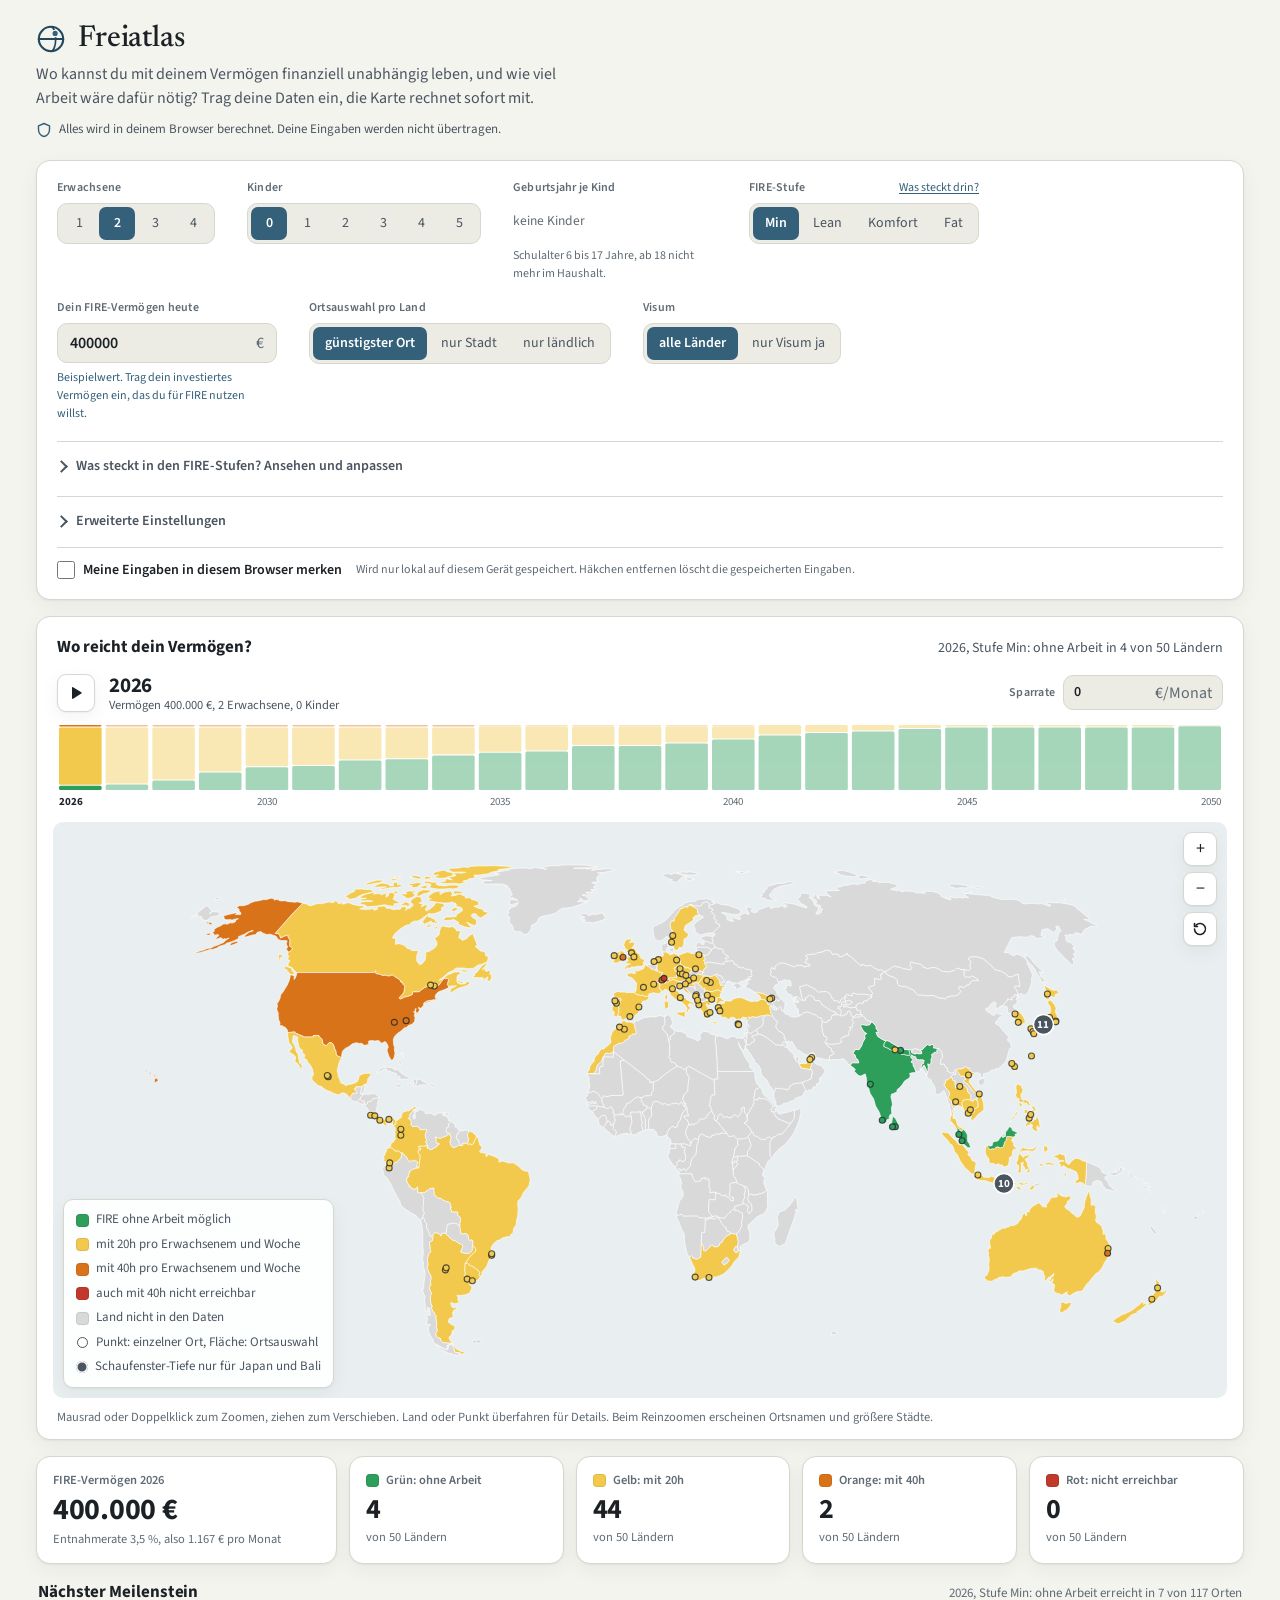
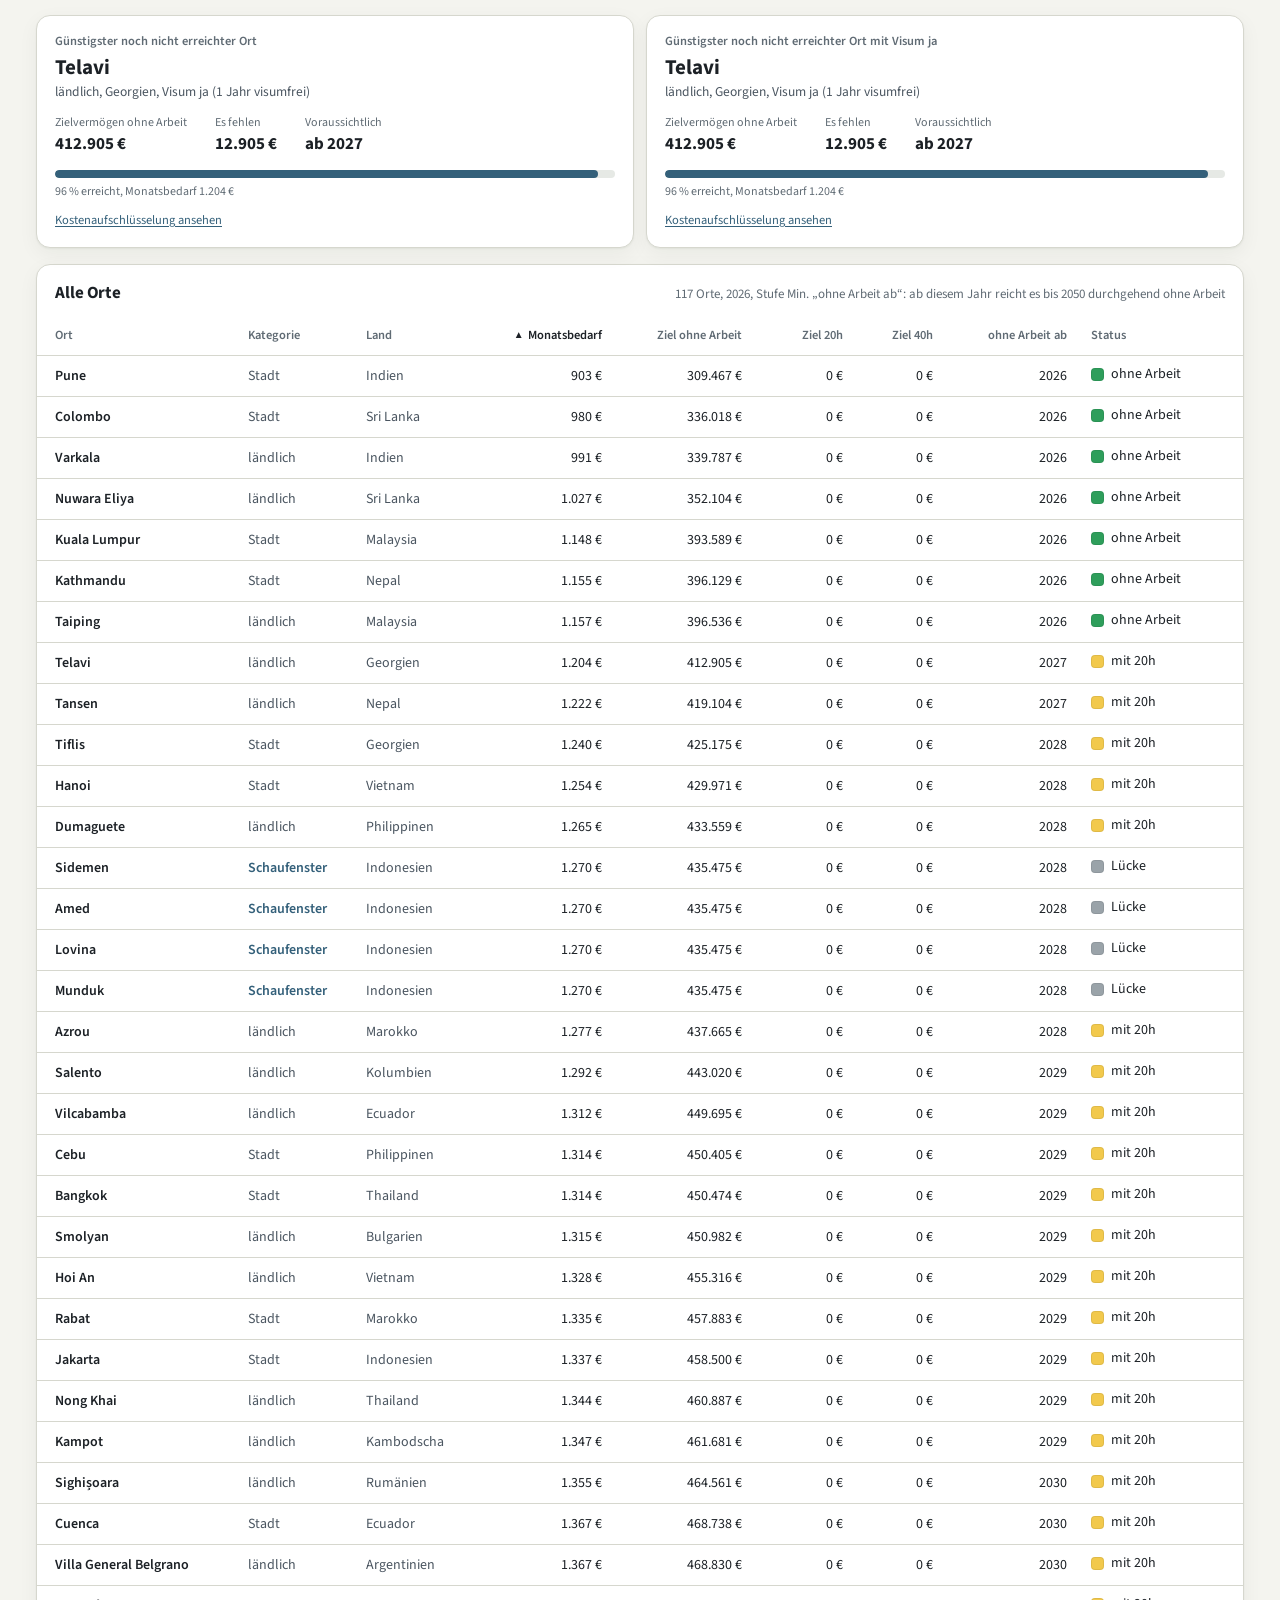
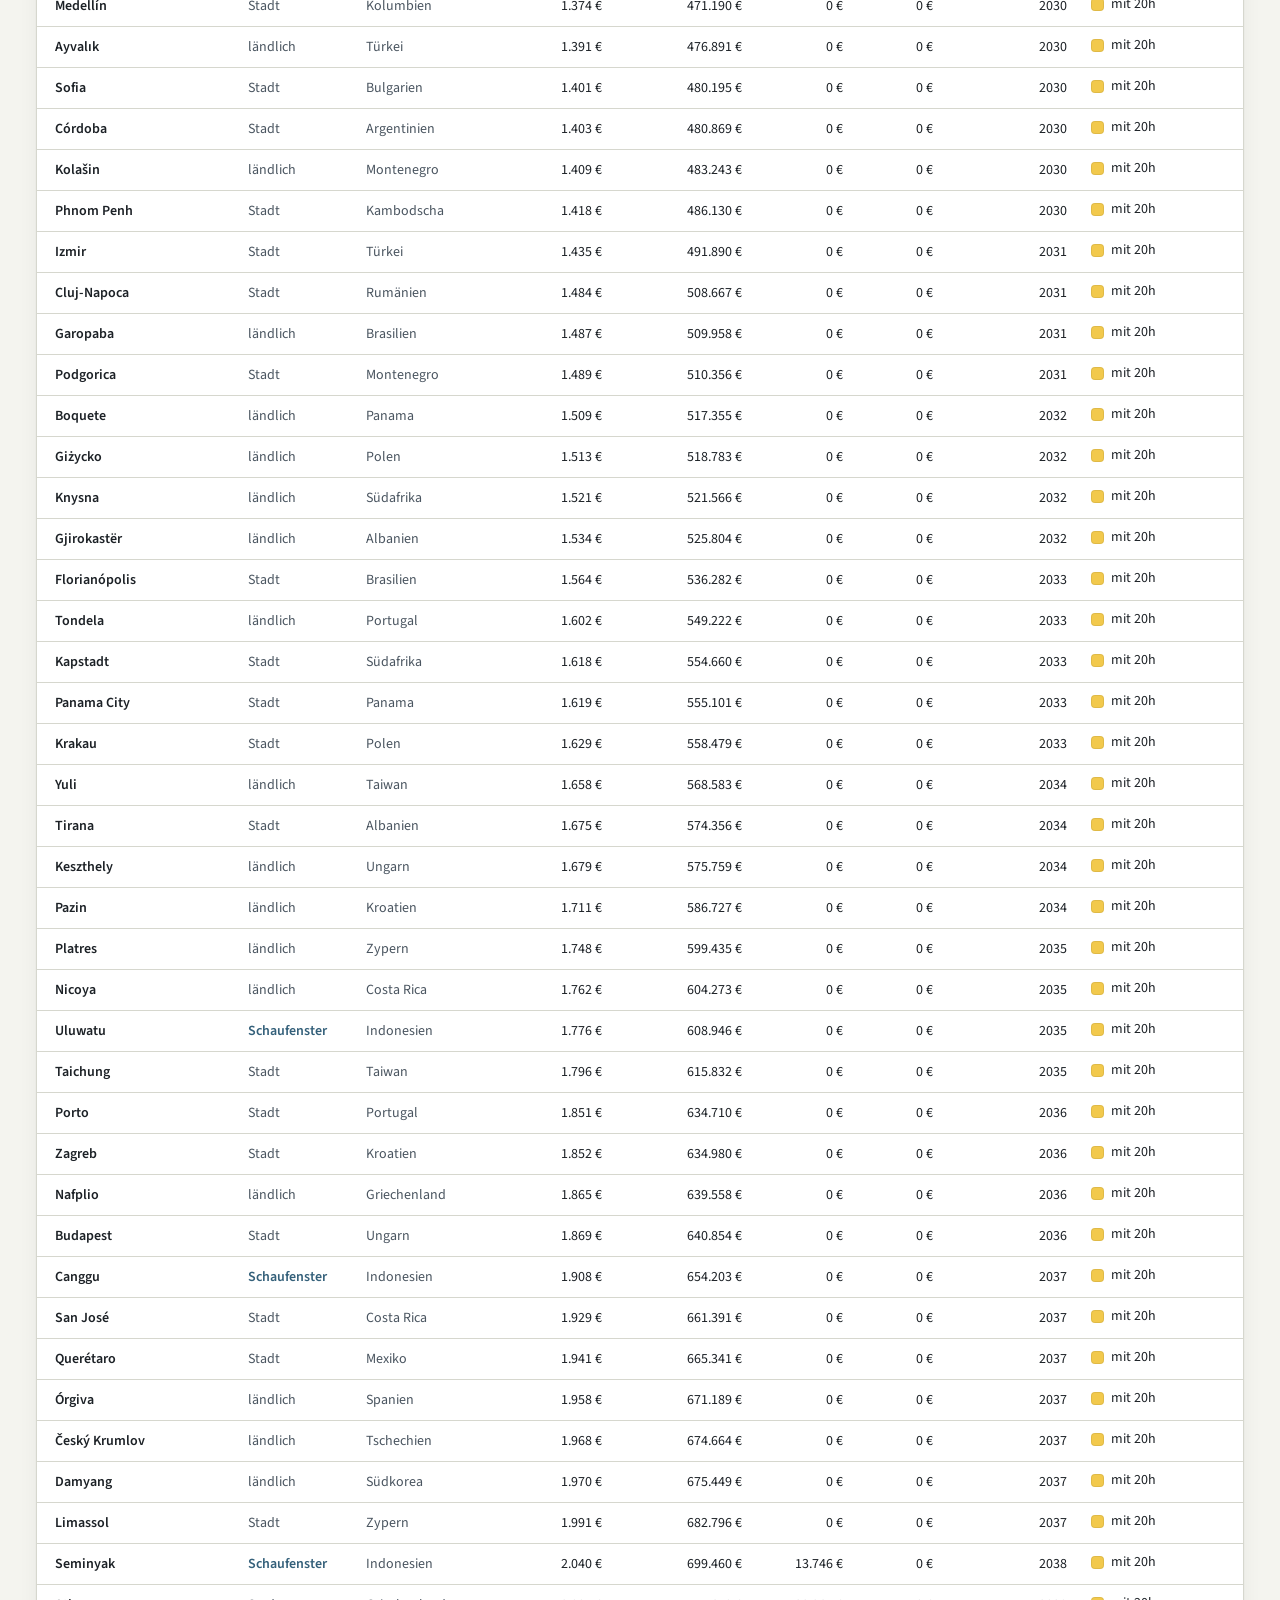
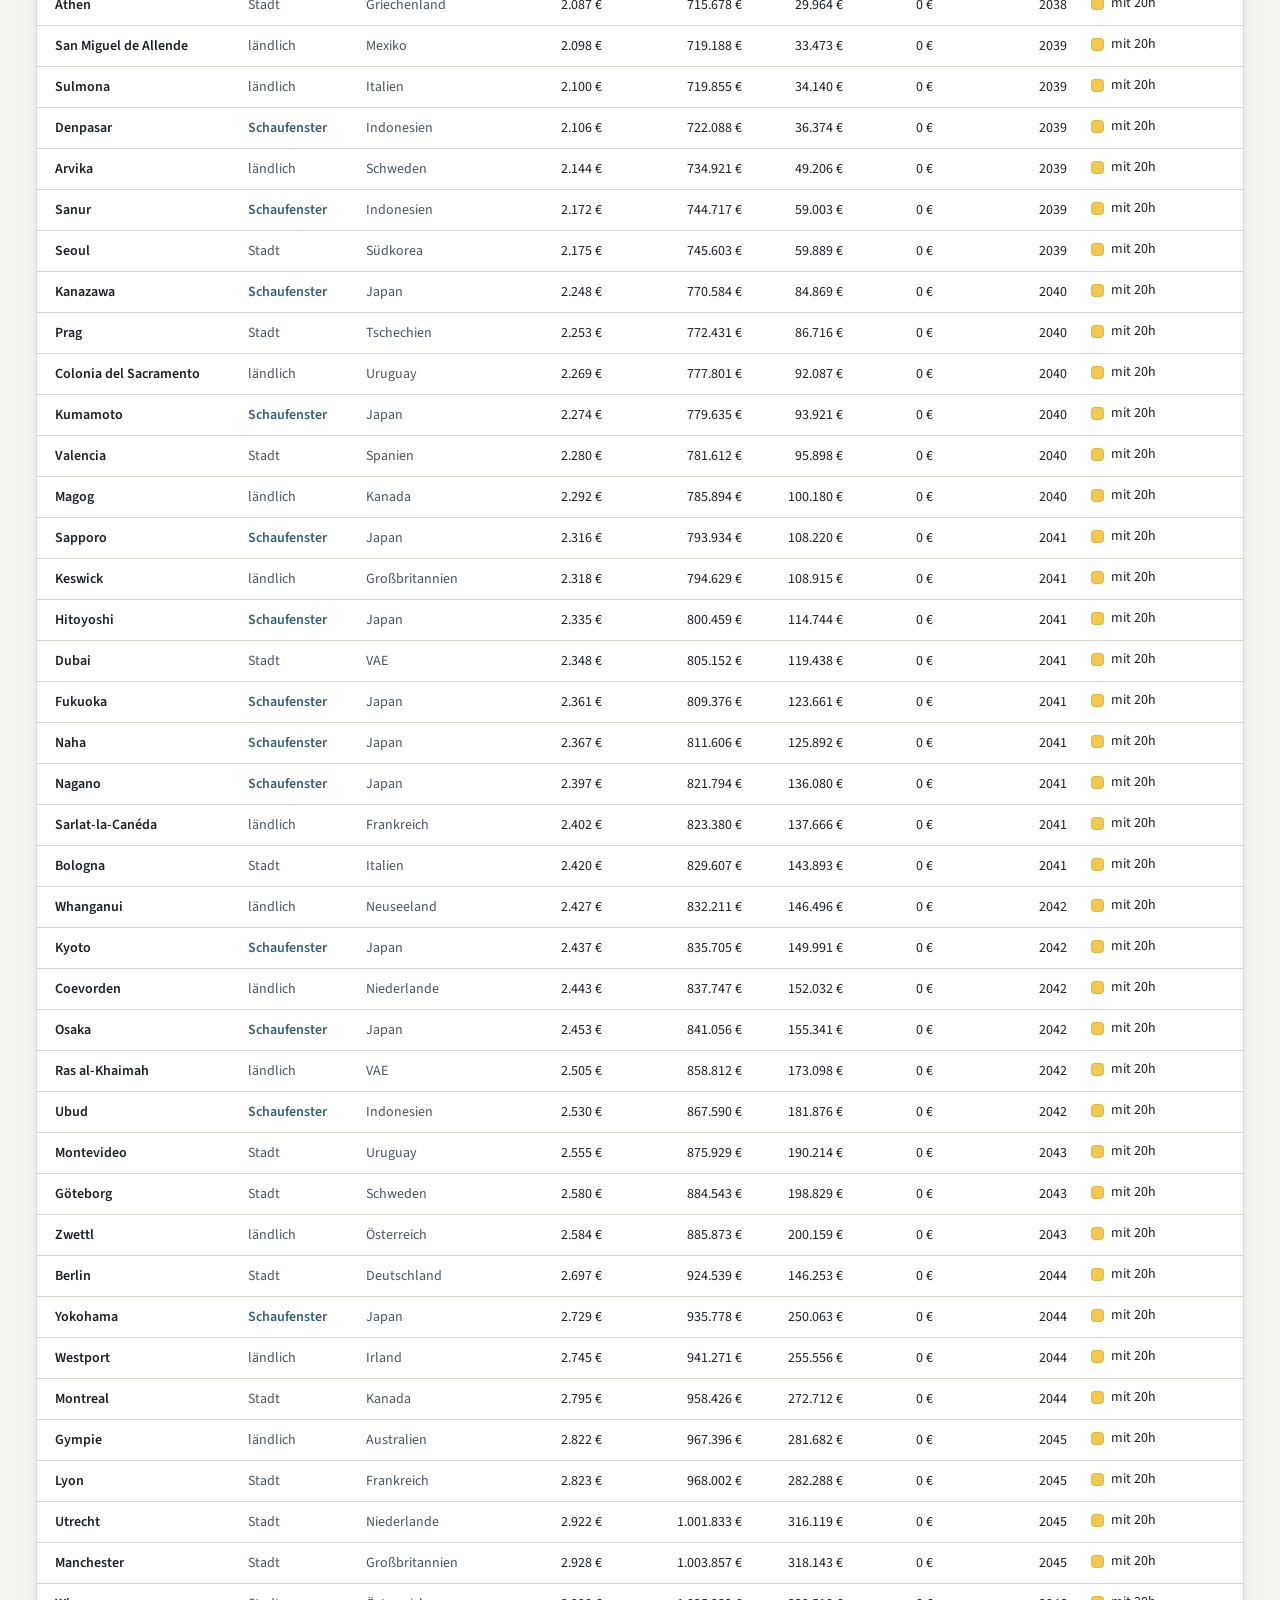
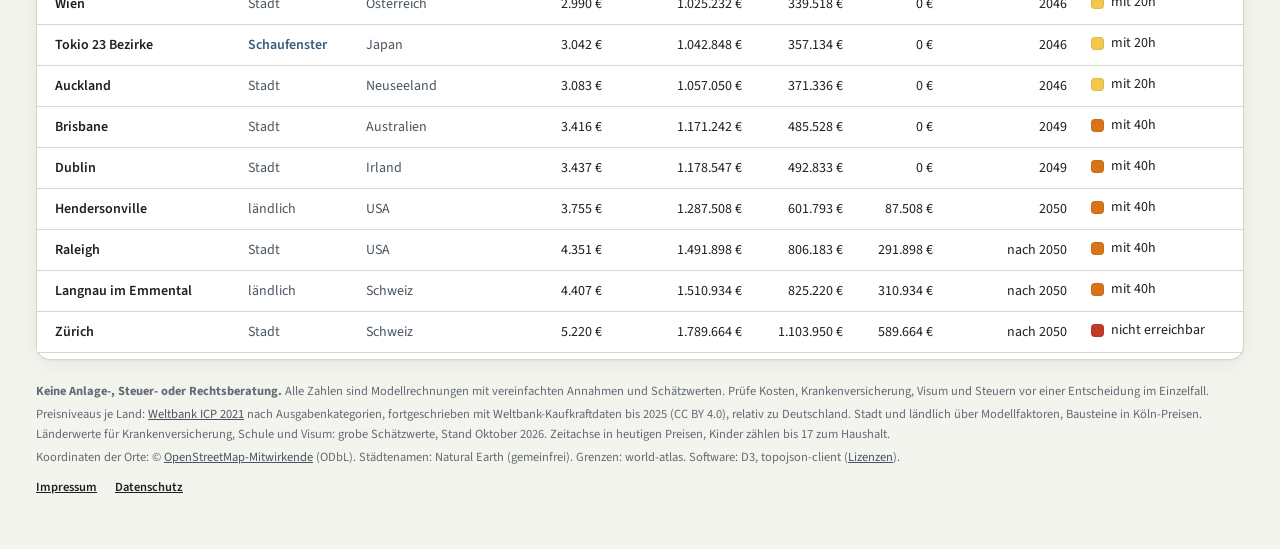
==== commit 4ce65a4f: "Schaufenster Japan und Bali: Hubs, Fokuskarten, Profilkarten, Vergleich App: 21 kuratierte Orte mit " ====
--- a/app/index.html
+++ b/app/index.html
@@ -6,10 +6,11 @@
 <meta name="color-scheme" content="light dark">
 <meta http-equiv="Content-Security-Policy" content="default-src 'self'; script-src 'self' 'unsafe-inline'; style-src 'self' 'unsafe-inline'; img-src 'self' data:; connect-src 'self'; base-uri 'self'; form-action 'none'">
 <meta name="referrer" content="no-referrer">
+<meta name="robots" content="noindex">
 <title>Freiatlas</title>
-<meta name="description" content="Wo kannst du mit deinem Vermögen finanziell unabhängig leben, und wie viel Arbeit wäre dafür nötig? Interaktive Weltkarte für FIRE und Auswandern, mit 99 Orten in 50 Ländern.">
+<meta name="description" content="Wo kannst du mit deinem Vermögen finanziell unabhängig leben, und wie viel Arbeit wäre dafür nötig? Interaktive Weltkarte für FIRE und Auswandern, mit 117 Orten in 50 Ländern.">
 <meta property="og:title" content="Freiatlas">
-<meta property="og:description" content="Wo reicht dein Vermögen für finanzielle Unabhängigkeit? Weltkarte mit 99 Orten, Zeitachse und eigenen Annahmen.">
+<meta property="og:description" content="Wo reicht dein Vermögen für finanzielle Unabhängigkeit? Weltkarte mit 117 Orten, Zeitachse und eigenen Annahmen.">
 <meta property="og:type" content="website">
 <meta name="theme-color" content="#34607a">
 <link rel="icon" href="../favicon.svg" type="image/svg+xml">
@@ -42,7 +43,12 @@
   --yellow: #F2C94C;
   --orange: #D9731A;
   --red: #C0392B;
+  --gap: #9AA3A9;
   --radius: 14px;
+  --grey-lo: #ECECE5;
+  --grey-hi: #A3A9AE;
+  --region-stroke: #ffffff;
+  --sepia: #7F5F36;
 }
 @media (prefers-color-scheme: dark) {
   :root {
@@ -56,6 +62,7 @@
     --ocean: #151c21;
     --map-stroke: #111416;
     --nodata: #3a4146;
+    --gap: #5F6A70;
     --accent: #7FB0CC;
     --accent-soft: #223440;
     --accent-ink: #0e1a21;
@@ -66,6 +73,10 @@
     --fa-dot: #7FB0CC;
     --shadow: 0 1px 2px rgba(0, 0, 0, .3), 0 6px 20px rgba(0, 0, 0, .25);
     --shadow-lg: 0 4px 10px rgba(0, 0, 0, .35), 0 16px 40px rgba(0, 0, 0, .45);
+    --grey-lo: #22272b;
+    --grey-hi: #525b63;
+    --region-stroke: #111416;
+    --sepia: #B89365;
   }
 }
 
@@ -82,6 +93,8 @@
 h1 { font-size: 26px; line-height: 1.2; margin: 0 0 6px; letter-spacing: -.01em; }
 .brand-lockup { display: flex; align-items: center; gap: 12px; font: 500 30px/1 "Newsreader Variable", Georgia, "Times New Roman", serif; font-optical-sizing: auto; letter-spacing: -.005em; margin: 0 0 8px; }
 .brand-mark { width: 30px; height: 30px; flex: none; }
+.brand-lockup a { display: flex; align-items: center; gap: inherit; color: inherit; text-decoration: none; }
+.brand-lockup a:hover { color: var(--accent); }
 h2 { font-size: 17px; margin: 0; letter-spacing: -.005em; }
 .lede { margin: 0; color: var(--ink-2); max-width: 70ch; }
 .page-head { margin-bottom: 20px; }
@@ -252,6 +265,7 @@
 .sw-orange { background: var(--orange); }
 .sw-red { background: var(--red); }
 .sw-nodata { background: var(--nodata); }
+.sw-gap { background: var(--gap); }
 .sw.hatched { background-image: repeating-linear-gradient(45deg, transparent 0 3px, var(--hatch-bg) 3px 6px); }
 .sw-hatch { background: repeating-linear-gradient(45deg, var(--muted) 0 2px, var(--hatch-bg) 2px 5px); }
 .sw-dot { display: inline-block; width: 11px; height: 11px; border-radius: 50%; flex: none; margin: 0 1px; background: var(--surface); border: 1.5px solid var(--ink-2); }
@@ -285,6 +299,7 @@
 .tl-chart:focus-visible { outline: 2px solid var(--accent); outline-offset: 4px; }
 .tl-chart svg { display: block; width: 100%; height: 100%; overflow: visible; }
 .tl-chart .bar { transition: opacity .15s; }
+@media (prefers-color-scheme: dark) { .tl-chart g.bar { opacity: .62; } .tl-chart g.bar.sel { opacity: 1; } }
 .tl-chart .axis { font-size: 11px; fill: var(--muted); }
 .tl-chart .axis.now { fill: var(--ink); font-weight: 700; }
 .tl-chart .cursor { fill: var(--ink); }
@@ -487,6 +502,162 @@
 .places tbody tr:focus-visible { outline: 2px solid var(--accent); outline-offset: -2px; }
 .ms-link { margin-top: 10px; }
 
+/* Schaufenster: Abzeichen auf der Welt, Fokus-Layer, Hub-Liste, Chips */
+.layer { transition: opacity .4s ease; }
+.layer.dim { opacity: .16; pointer-events: none; }
+.layer.hidden { opacity: 0; pointer-events: none; }
+.badge-sc { cursor: pointer; }
+.badge-sc circle { fill: var(--ink-2); stroke: var(--surface); stroke-width: 1.5; vector-effect: non-scaling-stroke; }
+.badge-sc text { fill: var(--surface); font-weight: 700; text-anchor: middle; pointer-events: none; }
+.badge-sc:hover circle { fill: var(--ink); }
+.region { stroke: var(--region-stroke); stroke-width: .5; vector-effect: non-scaling-stroke; stroke-linejoin: round; cursor: pointer; transition: fill .25s; }
+.region.none { fill: var(--surface-2); }
+.region.hover { stroke: var(--ink); stroke-width: 1.4; }
+.mesh { fill: none; vector-effect: non-scaling-stroke; pointer-events: none; stroke-linejoin: round; }
+.mesh-inner { stroke: var(--region-stroke); stroke-width: .5; }
+.mesh-group { stroke: var(--ink-2); stroke-width: 1.1; opacity: .55; }
+.mesh-outer { stroke: var(--ink-2); stroke-width: .8; opacity: .7; }
+.focus-dim { fill: var(--ocean); opacity: 0; pointer-events: none; }
+.region-labels text { fill: var(--ink-2); font-weight: 600; letter-spacing: .06em; text-transform: uppercase; text-anchor: middle; pointer-events: none; }
+.region-labels text.pref { text-transform: none; letter-spacing: 0; font-weight: 500; }
+.fpt { cursor: pointer; }
+.fpt .hit { fill: transparent; }
+.fpt .dot { stroke: var(--pt-stroke); stroke-width: 1.2; vector-effect: non-scaling-stroke; transition: fill .25s; }
+.fpt .ring { fill: none; stroke-width: 3; vector-effect: non-scaling-stroke; display: none; }
+.fpt.range .ring { display: block; }
+.fpt.on .dot { stroke-width: 2.6; }
+.fpt.sel .dot { stroke: var(--ink); stroke-width: 3; }
+.fpt.cmp .dot { stroke: var(--ink); stroke-width: 2; stroke-dasharray: 3 2; }
+.fpt.dim { opacity: .35; }
+.hub-labels text { fill: var(--ink); font-weight: 650; }
+.cmp-line { fill: none; stroke: var(--ink); stroke-width: 1.4; stroke-dasharray: 4 3; vector-effect: non-scaling-stroke; pointer-events: none; }
+.crumbs {
+  position: absolute; top: 10px; left: 10px; z-index: 2; display: flex; align-items: center; gap: 4px; max-width: calc(100% - 140px);
+  background: color-mix(in srgb, var(--surface) 92%, transparent); border: 1px solid var(--border); border-radius: 10px; padding: 5px 8px 5px 10px;
+  box-shadow: var(--shadow); font-size: 13.5px; color: var(--ink-2);
+}
+.crumbs[hidden] { display: none; }
+.crumbs button { appearance: none; border: 0; background: none; color: var(--accent); font: inherit; font-size: 13.5px; font-weight: 600; cursor: pointer; padding: 2px 4px; border-radius: 6px; }
+.crumbs button:hover { background: var(--accent-soft); }
+.crumbs b { color: var(--ink); font-weight: 600; padding: 0 4px; }
+.crumbs .sep { color: var(--muted); }
+.crumbs .tt-close { position: static; width: 26px; height: 26px; font-size: 16px; margin-left: 4px; display: grid; place-items: center; }
+.map-layout { display: block; }
+.map-layout.focus { display: grid; grid-template-columns: minmax(0, 1fr) 300px; gap: 12px; align-items: stretch; }
+.hub-list { display: none; }
+.map-layout.focus .hub-list { display: flex; flex-direction: column; min-height: 0; border: 1px solid var(--border); border-radius: 10px; background: var(--surface); overflow: hidden; }
+.hub-list-head { display: flex; align-items: center; justify-content: space-between; gap: 8px; padding: 10px 12px 8px; border-bottom: 1px solid var(--border); }
+.hub-list-head h3 { margin: 0; font-size: 14px; font-weight: 700; }
+.hub-list-head select { border: 1px solid var(--border); background: var(--surface-2); color: var(--ink); border-radius: 8px; font: inherit; font-size: 12.5px; padding: 4px 6px; }
+.hub-rows { overflow-y: auto; flex: 1 1 auto; min-height: 0; }
+.hub-row {
+  display: grid; grid-template-columns: 14px minmax(0, 1fr) auto; gap: 4px 10px; align-items: center; width: 100%; text-align: left;
+  appearance: none; border: 0; border-bottom: 1px solid var(--border); background: none; color: var(--ink); font: inherit; padding: 8px 12px; cursor: pointer;
+}
+.hub-row:hover, .hub-row.on { background: var(--surface-2); }
+.hub-row.sel { box-shadow: inset 3px 0 0 var(--accent); }
+.hub-row.cmp { box-shadow: inset 3px 0 0 var(--ink-2); }
+.hub-row:focus-visible { outline: 2px solid var(--accent); outline-offset: -2px; }
+.hub-row .nm { font-weight: 600; font-size: 14px; white-space: nowrap; overflow: hidden; text-overflow: ellipsis; }
+.hub-row .rg { font-size: 12px; color: var(--muted); grid-column: 2; }
+.hub-row .ct { font-weight: 600; white-space: nowrap; font-size: 13.5px; }
+.hub-row .bar { grid-column: 2 / -1; margin-top: 2px; height: 5px; }
+.hub-row .bar i { background: var(--ink-2); opacity: .5; }
+.hub-list-foot { padding: 8px 12px; font-size: 12px; color: var(--muted); border-top: 1px solid var(--border); }
+.dot-sw { display: inline-block; width: 12px; height: 12px; border-radius: 50%; flex: none; box-shadow: inset 0 0 0 1px rgba(0, 0, 0, .15); }
+.dot-sw.range { box-shadow: 0 0 0 2.5px var(--ring, transparent), inset 0 0 0 1px rgba(0, 0, 0, .15); width: 9px; height: 9px; margin: 0 2px; }
+.hub-chips { display: none; gap: 8px; overflow-x: auto; padding: 10px 2px 4px; scrollbar-width: thin; -webkit-overflow-scrolling: touch; }
+.chip {
+  display: inline-flex; align-items: center; gap: 7px; flex: none; appearance: none; border: 1px solid var(--border); background: var(--surface);
+  color: var(--ink); border-radius: 999px; padding: 7px 12px; font: inherit; font-size: 13px; cursor: pointer; min-height: 44px;
+}
+.chip b { font-weight: 600; }
+.chip span { color: var(--ink-2); }
+.chip.sel { border-color: var(--accent); background: var(--accent-soft); }
+/* Im Fokus wandert die Legende unter die Karte, damit sie keine Region verdeckt */
+.map-layout.focus .map-wrap { display: flex; flex-direction: column; height: auto; min-height: 64vh; }
+.map-layout.focus .hub-list { max-height: 92vh; }
+.map-layout.focus #map { flex: 1 1 auto; min-height: 0; }
+.map-layout.focus .legend-item { white-space: normal; }
+.map-layout.focus .map-wrap .legend {
+  position: static; max-width: none; flex: none; flex-direction: row; flex-wrap: wrap; gap: 4px 14px;
+  background: transparent; border: 0; border-top: 1px solid var(--border); border-radius: 0; box-shadow: none; padding: 8px 12px 10px; font-size: 12.5px;
+}
+.focus-hint { margin: 8px 4px 0; font-size: 12.5px; color: var(--muted); display: none; }
+.focus-hint.show { display: block; }
+
+/* Profilkarte */
+.drawer.wide { width: min(900px, 100vw); }
+.dr-kicker { display: inline-flex; align-items: center; gap: 6px; font-size: 11px; font-weight: 700; letter-spacing: .04em; text-transform: uppercase; color: var(--accent); background: var(--accent-soft); border-radius: 999px; padding: 2px 9px; margin-bottom: 8px; }
+.dr-kicker.fx { color: var(--sepia); background: color-mix(in srgb, var(--sepia) 12%, transparent); }
+.ampel { display: inline-flex; align-items: center; gap: 7px; font-size: 13px; font-weight: 600; border-radius: 999px; padding: 4px 11px 4px 8px; border: 1px solid var(--border); background: var(--surface-2); margin: 8px 8px 0 0; }
+.ampel .sw { border-radius: 50%; width: 11px; height: 11px; }
+.ampel small { font-weight: 400; color: var(--ink-2); }
+.dr-path { font-size: 12px; color: var(--muted); margin-top: 10px; line-height: 1.5; }
+.dr-path b { color: var(--ink-2); font-weight: 600; }
+.dr-path .sep { margin: 0 5px; }
+.dr-why { margin: 12px 0 0; font-size: 14px; line-height: 1.5; color: var(--ink); border-left: 3px solid var(--accent-soft); padding-left: 10px; }
+.vp-list { display: grid; gap: 6px; }
+.vp {
+  display: grid; grid-template-columns: 18px minmax(0, 1fr); gap: 2px 10px; align-items: start; border: 1px solid var(--border); border-radius: 10px;
+  padding: 9px 12px; cursor: pointer; background: var(--surface); font: inherit; text-align: left; color: var(--ink); width: 100%;
+}
+.vp[aria-pressed="true"] { border-color: var(--accent); background: var(--accent-soft); }
+.vp input { margin: 3px 0 0; accent-color: var(--accent); }
+.vp .vp-name { font-weight: 600; font-size: 13.5px; }
+.vp .vp-sub { grid-column: 2; font-size: 12px; color: var(--ink-2); }
+.vp .vp-flags { grid-column: 2; display: flex; flex-wrap: wrap; gap: 4px 10px; font-size: 11.5px; color: var(--muted); margin-top: 2px; }
+.vp-note { font-size: 12.5px; color: var(--muted); margin-top: 6px; }
+.src-sym { display: inline-grid; place-items: center; width: 18px; height: 18px; border-radius: 50%; font-size: 11px; font-weight: 700; flex: none; color: var(--ink-2); background: var(--surface-2); border: 1px solid var(--border); }
+.src-sym.messwert { color: var(--green); }
+.src-sym.schaetzung { border-style: dashed; }
+.src-sym.modell { border-radius: 3px; transform: rotate(45deg); }
+.src-sym.modell i { display: block; transform: rotate(-45deg); font-style: normal; }
+.src-sym.official-facts { color: var(--accent); }
+.dr-line-top .src-sym { margin-right: 8px; }
+.dr-line-label { display: inline-flex; align-items: center; }
+.dr-line-src { font-size: 11.5px; color: var(--muted); margin-top: 2px; }
+.sym-legend { display: flex; flex-wrap: wrap; gap: 6px 14px; font-size: 12px; color: var(--muted); margin-top: 10px; }
+.sym-legend span { display: inline-flex; align-items: center; gap: 6px; }
+.range-box { border: 1px solid var(--border); border-radius: 10px; padding: 10px 12px; margin-top: 14px; background: var(--surface-2); }
+.range-box .rb-title { font-size: 12.5px; font-weight: 600; color: var(--muted); }
+.range-row { display: flex; justify-content: space-between; align-items: center; gap: 8px; margin-top: 6px; font-size: 13.5px; }
+.range-row b { white-space: nowrap; }
+.climate { display: grid; grid-template-columns: repeat(4, 1fr); gap: 8px; margin-top: 8px; }
+.cl { border: 1px solid var(--border); border-radius: 10px; padding: 8px 10px; background: var(--surface-2); min-width: 0; }
+.cl span { display: block; font-size: 11px; color: var(--muted); font-weight: 600; }
+.cl b { display: block; font-size: 16px; margin-top: 2px; line-height: 1.2; overflow-wrap: anywhere; }
+.cl small { display: block; font-size: 11.5px; color: var(--ink-2); margin-top: 2px; }
+.dr-list { margin: 6px 0 0; padding: 0 0 0 18px; font-size: 13.5px; }
+.dr-list li { margin: 2px 0; }
+.risks { display: flex; flex-wrap: wrap; gap: 6px; margin-top: 6px; }
+.risk { font-size: 12.5px; border: 1px solid var(--border); border-radius: 999px; padding: 3px 10px; color: var(--ink-2); background: var(--surface-2); }
+.dr-sources { font-size: 12px; color: var(--muted); margin-top: 8px; line-height: 1.5; }
+.dr-sources li { margin: 4px 0; }
+.dr-sources a { color: var(--accent); }
+.dr-sources .credit { margin-top: 8px; font-style: italic; }
+.dr-sub { font-size: 12px; color: var(--muted); margin-top: 4px; }
+.cmp-head { display: grid; grid-template-columns: 1fr 1fr; gap: 12px; margin-top: 10px; }
+.cmp-col h4 { margin: 0; font-size: 17px; }
+.cmp-col .dr-meta { margin-top: 2px; }
+.cmp-col .dr-total b { font-size: 22px; }
+.cmp-diff { margin-top: 12px; font-size: 14px; font-weight: 600; padding: 10px 12px; border-radius: 10px; background: var(--accent-soft); color: var(--ink); }
+.cmp-table { width: 100%; border-collapse: collapse; margin-top: 12px; font-size: 13.5px; }
+.cmp-table th, .cmp-table td { padding: 7px 6px; border-bottom: 1px solid var(--border); text-align: right; white-space: nowrap; }
+.cmp-table th:first-child, .cmp-table td:first-child { text-align: left; white-space: normal; }
+.cmp-table thead th { font-size: 12px; color: var(--muted); font-weight: 600; }
+.cmp-table td.neg { color: var(--green); }
+.cmp-table td.pos { color: var(--red); }
+.cmp-table tr.top td { font-weight: 600; }
+.cmp-table small { color: var(--muted); font-weight: 400; margin-left: 4px; }
+.cmp-pick { margin-top: 10px; display: flex; flex-wrap: wrap; align-items: center; gap: 8px; font-size: 13px; }
+.cmp-pick select { border: 1px solid var(--border); background: var(--surface-2); color: var(--ink); border-radius: 8px; font: inherit; font-size: 13px; padding: 6px 8px; max-width: 100%; }
+.dr-handle { display: none; }
+.dr-fixture { font-size: 12px; color: var(--sepia); margin-top: 6px; }
+.toast { position: fixed; left: 50%; bottom: 18px; transform: translateX(-50%); z-index: 70; background: var(--ink); color: var(--bg); padding: 8px 14px; border-radius: 999px; font-size: 13px; opacity: 0; transition: opacity .16s; pointer-events: none; }
+.toast.show { opacity: 1; }
+.places td.cat .sc-tag { display: inline-flex; align-items: center; gap: 5px; color: var(--accent); font-weight: 600; }
+
 .privacy-line { display: flex; align-items: center; gap: 7px; margin: 10px 0 0; font-size: 13px; color: var(--ink-2); }
 .privacy-line svg { width: 16px; height: 16px; flex: none; color: var(--accent); }
 .example-note { color: var(--accent); }
@@ -528,10 +699,28 @@
   .seg button { flex: 1 1 auto; padding: 6px 8px; }
   .field-note { max-width: none; }
   .tl-save { margin-left: 0; width: 100%; }
+  .zoom-ctl { top: 8px; right: 8px; flex-direction: row; gap: 5px; }
+  .zoom-ctl .btn { width: 30px; height: 30px; font-size: 16px; }
+  .zoom-ctl .btn svg { width: 14px; height: 14px; }
   .drawer {
     top: auto; left: 0; width: 100%; max-height: 88vh; border-left: 0; border-top: 1px solid var(--border);
     border-radius: 16px 16px 0 0; transform: translateY(100%);
   }
+  .drawer.wide { width: 100%; }
+  .drawer.hub { height: 44vh; max-height: 90vh; transition: transform .22s ease, height .22s ease; }
+  .drawer.hub.tall { height: 90vh; }
+  .drawer.hub .dr-handle {
+    display: block; width: 100%; appearance: none; border: 0; background: none; padding: 0 0 8px; cursor: pointer; font: inherit; font-size: 12px; color: var(--muted);
+  }
+  .dr-handle::before { content: ""; display: block; width: 44px; height: 4px; border-radius: 999px; background: var(--border); margin: 0 auto 6px; }
+  .map-layout.focus { display: block; }
+  .map-layout.focus .hub-list { display: none; }
+  .map-layout.focus #map { height: 55vh; }
+  .hub-chips.show { display: flex; }
+  .crumbs { max-width: calc(100% - 120px); font-size: 12.5px; }
+  .climate { grid-template-columns: repeat(2, 1fr); }
+  .cmp-head { grid-template-columns: 1fr; }
+  .cmp-table th, .cmp-table td { padding: 6px 4px; font-size: 12.5px; }
   .se-amt .money { width: 112px; }
   .se-row { grid-template-columns: 1fr; gap: 6px; }
   .se-amt { justify-content: flex-start; }
@@ -547,7 +736,7 @@
 <body>
 <div class="wrap">
   <header class="page-head">
-    <h1 class="brand-lockup"><svg class="brand-mark" viewBox="0 0 64 64" aria-hidden="true" focusable="false"><style>.fa-line{stroke:var(--fa-line)}.fa-dot{fill:var(--fa-dot)}</style><defs><mask id="fa-gap" maskUnits="userSpaceOnUse" x="0" y="0" width="64" height="64"><rect width="64" height="64" fill="#fff"/><circle cx="40.8" cy="20" r="8" fill="#000"/></mask></defs><circle class="fa-line" cx="32" cy="32" r="26" fill="none" stroke-width="4.5"/><g class="fa-line" mask="url(#fa-gap)" fill="none" stroke-linecap="round"><path d="M6 32H58" stroke-width="4.5"/><path d="M32 6A10 26 0 0 1 32 58" stroke-width="3.5"/></g><circle class="fa-dot" cx="40.8" cy="20" r="5.5"/></svg>Freiatlas</h1>
+    <h1 class="brand-lockup"><a href="../" aria-label="Zur Startseite"><svg class="brand-mark" viewBox="0 0 64 64" aria-hidden="true" focusable="false"><style>.fa-line{stroke:var(--fa-line)}.fa-dot{fill:var(--fa-dot)}</style><defs><mask id="fa-gap" maskUnits="userSpaceOnUse" x="0" y="0" width="64" height="64"><rect width="64" height="64" fill="#fff"/><circle cx="40.8" cy="20" r="8" fill="#000"/></mask></defs><circle class="fa-line" cx="32" cy="32" r="26" fill="none" stroke-width="4.5"/><g class="fa-line" mask="url(#fa-gap)" fill="none" stroke-linecap="round"><path d="M6 32H58" stroke-width="4.5"/><path d="M32 6A10 26 0 0 1 32 58" stroke-width="3.5"/></g><circle class="fa-dot" cx="40.8" cy="20" r="5.5"/></svg>Freiatlas</a></h1>
     <p class="lede">Wo kannst du mit deinem Vermögen finanziell unabhängig leben, und wie viel Arbeit wäre dafür nötig? Trag deine Daten ein, die Karte rechnet sofort mit.</p>
     <p class="privacy-line"><svg viewBox="0 0 16 16" aria-hidden="true"><path d="M8 1.5 2.5 3.8v3.6c0 3.3 2.3 6.2 5.5 7.1 3.2-.9 5.5-3.8 5.5-7.1V3.8L8 1.5z" fill="none" stroke="currentColor" stroke-width="1.4" stroke-linejoin="round"/></svg>Alles wird in deinem Browser berechnet. Deine Eingaben werden nicht übertragen.</p>
   </header>
@@ -649,7 +838,7 @@
       </div>
     </section>
 
-    <section class="card map-card" aria-label="Weltkarte">
+    <section class="card map-card" id="karte" aria-label="Weltkarte">
       <div class="map-head">
         <h2>Wo reicht dein Vermögen?</h2>
         <div class="map-sub" id="map-sub"></div>
@@ -665,22 +854,28 @@
         </div>
         <div class="tl-chart" id="tl-chart" role="slider" tabindex="0" aria-label="Jahr der Zeitachse"></div>
       </div>
-      <div class="map-wrap" id="map-wrap">
-        <svg id="map" role="img" aria-label="Weltkarte mit FIRE-Status pro Land"></svg>
-        <div class="map-msg" id="map-msg">Karte wird geladen</div>
-        <div class="zoom-ctl">
-          <button type="button" class="btn" id="zoom-in" aria-label="Hineinzoomen">+</button>
-          <button type="button" class="btn" id="zoom-out" aria-label="Herauszoomen">&minus;</button>
-          <button type="button" class="btn" id="zoom-reset" aria-label="Ansicht zurücksetzen">
-            <svg viewBox="0 0 16 16" fill="none" stroke="currentColor" stroke-width="1.6" stroke-linecap="round" stroke-linejoin="round"><path d="M2.5 8a5.5 5.5 0 1 0 1.6-3.9"/><path d="M2.5 2.5v3h3"/></svg>
-          </button>
+      <div class="map-layout" id="map-layout">
+        <div class="map-wrap" id="map-wrap">
+          <svg id="map" role="img" aria-label="Weltkarte mit FIRE-Status pro Land"></svg>
+          <div class="map-msg" id="map-msg">Karte wird geladen</div>
+          <nav class="crumbs" id="crumbs" aria-label="Kartenebene" hidden></nav>
+          <div class="zoom-ctl">
+            <button type="button" class="btn" id="zoom-in" aria-label="Hineinzoomen">+</button>
+            <button type="button" class="btn" id="zoom-out" aria-label="Herauszoomen">&minus;</button>
+            <button type="button" class="btn" id="zoom-reset" aria-label="Ansicht zurücksetzen">
+              <svg viewBox="0 0 16 16" fill="none" stroke="currentColor" stroke-width="1.6" stroke-linecap="round" stroke-linejoin="round"><path d="M2.5 8a5.5 5.5 0 1 0 1.6-3.9"/><path d="M2.5 2.5v3h3"/></svg>
+            </button>
+          </div>
+          <div class="legend" id="legend-overlay"></div>
         </div>
-        <div class="legend" id="legend-overlay"></div>
+        <aside class="hub-list" id="hub-list" aria-label="Schaufenster-Orte"></aside>
       </div>
+      <div class="hub-chips" id="hub-chips" role="list" aria-label="Schaufenster-Orte"></div>
       <p class="hint">
         <span class="mouse">Mausrad oder Doppelklick zum Zoomen, ziehen zum Verschieben. Land oder Punkt überfahren für Details. Beim Reinzoomen erscheinen Ortsnamen und größere Städte.</span>
         <span class="touch">Mit zwei Fingern zoomen, danach mit einem Finger verschieben. Land oder Punkt antippen für Details.</span>
       </p>
+      <p class="focus-hint" id="focus-hint"></p>
     </section>
 
     <section class="kpis" id="kpis" aria-label="Kennzahlen"></section>
@@ -722,11 +917,13 @@
 
 <aside class="drawer" id="drawer" role="dialog" aria-modal="false" aria-labelledby="dr-title">
   <button type="button" class="tt-close" id="dr-close" aria-label="Detailansicht schließen">&times;</button>
+  <button type="button" class="dr-handle" id="dr-handle" aria-label="Detailansicht größer oder kleiner">mehr anzeigen</button>
   <div id="dr-body"></div>
 </aside>
+<div class="toast" id="toast" role="status" aria-live="polite"></div>
 
 <script id="fire-data">
-window.FIRE_DATA = {"indices":{"Albanien":{"col":0.7028,"rent":0.4504,"groc":0.9525,"rest":0.4954},"Argentinien":{"col":0.6244,"rent":0.256,"groc":0.7557,"rest":0.5836},"Australien":{"col":1.0772,"rent":1.3675,"groc":1.0901,"rest":1.1268},"Brasilien":{"col":0.6257,"rent":0.3499,"groc":0.7272,"rest":0.3592},"Bulgarien":{"col":0.6474,"rent":0.3477,"groc":0.8585,"rest":0.471},"Costa Rica":{"col":0.8368,"rent":0.4585,"groc":1.1732,"rest":0.6871},"Deutschland":{"col":1.0,"rent":1.0,"groc":1.0,"rest":1.0},"Ecuador":{"col":0.5752,"rent":0.3001,"groc":0.7996,"rest":0.5246},"Frankreich":{"col":1.0044,"rent":1.0092,"groc":1.0392,"rest":1.0397},"Georgien":{"col":0.5152,"rent":0.2572,"groc":0.8531,"rest":0.4401},"Griechenland":{"col":0.8522,"rent":0.598,"groc":1.0161,"rest":0.778},"Großbritannien":{"col":1.0331,"rent":1.431,"groc":0.9117,"rest":0.8851},"Indien":{"col":0.3049,"rent":0.1591,"groc":0.4456,"rest":0.2443},"Indonesien":{"col":0.4195,"rent":0.1952,"groc":0.6466,"rest":0.2657},"Irland":{"col":1.1398,"rent":1.5713,"groc":1.0886,"rest":1.0951},"Italien":{"col":0.9099,"rent":0.8095,"groc":0.9717,"rest":0.9403},"Japan":{"col":0.8503,"rent":0.7858,"groc":1.1721,"rest":0.7411},"Kambodscha":{"col":0.4775,"rent":0.3521,"groc":0.7537,"rest":0.3212},"Kanada":{"col":1.0459,"rent":1.1631,"groc":1.1668,"rest":0.9868},"Kolumbien":{"col":0.5172,"rent":0.377,"groc":0.7086,"rest":0.492},"Kroatien":{"col":0.8065,"rent":0.4244,"groc":1.039,"rest":0.7815},"Malaysia":{"col":0.4607,"rent":0.1956,"groc":0.6475,"rest":0.1958},"Marokko":{"col":0.5654,"rent":0.3137,"groc":0.7627,"rest":0.386},"Mexiko":{"col":0.7225,"rent":0.5709,"groc":0.9675,"rest":0.6651},"Montenegro":{"col":0.6719,"rent":0.3284,"groc":0.8814,"rest":0.5847},"Nepal":{"col":0.3394,"rent":0.1778,"groc":0.5212,"rest":0.234},"Neuseeland":{"col":0.9619,"rent":1.5241,"groc":1.0141,"rest":1.0262},"Niederlande":{"col":1.0267,"rent":1.144,"groc":0.9321,"rest":1.0771},"Panama":{"col":0.6429,"rent":0.4037,"groc":0.8467,"rest":0.4982},"Philippinen":{"col":0.4725,"rent":0.3133,"groc":0.6905,"rest":0.2937},"Polen":{"col":0.7603,"rent":0.4011,"groc":0.8536,"rest":0.807},"Portugal":{"col":0.8298,"rent":0.6697,"groc":0.9434,"rest":0.6108},"Rumänien":{"col":0.6293,"rent":0.4547,"groc":0.7789,"rest":0.6296},"Schweden":{"col":1.1265,"rent":1.0235,"groc":1.0593,"rest":1.1066},"Schweiz":{"col":1.4928,"rent":1.7203,"groc":1.6081,"rest":1.5521},"Spanien":{"col":0.8394,"rent":0.8333,"groc":0.8896,"rest":0.7056},"Sri Lanka":{"col":0.3803,"rent":0.1261,"groc":0.619,"rest":0.2301},"Südafrika":{"col":0.5278,"rent":0.4131,"groc":0.6625,"rest":0.3687},"Südkorea":{"col":0.8029,"rent":0.5203,"groc":1.3535,"rest":0.7681},"Taiwan":{"col":0.666,"rent":0.42,"groc":1.1477,"rest":0.4168},"Thailand":{"col":0.4673,"rent":0.1458,"groc":0.6613,"rest":0.2648},"Tschechien":{"col":0.8409,"rent":0.7395,"groc":0.9904,"rest":0.5936},"Türkei":{"col":0.6306,"rent":0.2589,"groc":0.8663,"rest":0.6585},"USA":{"col":1.1549,"rent":1.3699,"groc":1.0297,"rest":1.0258},"Ungarn":{"col":0.7331,"rent":0.5536,"groc":0.9351,"rest":0.6275},"Uruguay":{"col":0.9247,"rent":0.6887,"groc":1.3072,"rest":0.6717},"VAE":{"col":0.7718,"rent":0.6036,"groc":1.1272,"rest":0.7435},"Vietnam":{"col":0.3983,"rent":0.2195,"groc":0.6359,"rest":0.2374},"Zypern":{"col":0.8644,"rent":0.6407,"groc":1.0276,"rest":0.7782},"Österreich":{"col":1.0601,"rent":0.9671,"groc":1.0557,"rest":0.9502}},"places":[{"ort":"Varkala (ländlich)","land":"Indien","typ":"ländlich","ref":"Indien","mietf":0.75,"preisf":0.95,"auto":"Ja","lonlat":[76.7253,8.734]},{"ort":"Pune (Stadt)","land":"Indien","typ":"Stadt","ref":"Indien","mietf":1,"preisf":1,"auto":"Nein","lonlat":[73.8545,18.5214]},{"ort":"Kathmandu (Stadt)","land":"Nepal","typ":"Stadt","ref":"Nepal","mietf":1,"preisf":1,"auto":"Nein","lonlat":[85.3206,27.7083]},{"ort":"Tansen (ländlich)","land":"Nepal","typ":"ländlich","ref":"Nepal","mietf":0.7,"preisf":0.95,"auto":"Ja","lonlat":[83.5469,27.8664]},{"ort":"Vilcabamba (ländlich)","land":"Ecuador","typ":"ländlich","ref":"Ecuador","mietf":0.65,"preisf":0.9,"auto":"Ja","lonlat":[-79.2226,-4.2607]},{"ort":"Cuenca (Stadt)","land":"Ecuador","typ":"Stadt","ref":"Ecuador","mietf":1,"preisf":1,"auto":"Nein","lonlat":[-79.0042,-2.8974]},{"ort":"Azrou (ländlich)","land":"Marokko","typ":"ländlich","ref":"Marokko","mietf":0.65,"preisf":0.9,"auto":"Ja","lonlat":[-5.2231,33.4417]},{"ort":"Smolyan (ländlich)","land":"Bulgarien","typ":"ländlich","ref":"Bulgarien","mietf":0.65,"preisf":0.9,"auto":"Ja","lonlat":[24.7127,41.5754]},{"ort":"Dumaguete (ländlich)","land":"Philippinen","typ":"ländlich","ref":"Philippinen","mietf":0.65,"preisf":0.9,"auto":"Ja","lonlat":[123.308,9.3055]},{"ort":"Telavi (ländlich)","land":"Georgien","typ":"ländlich","ref":"Georgien","mietf":0.65,"preisf":0.9,"auto":"Ja","lonlat":[45.4703,41.9197]},{"ort":"Hanoi (Stadt)","land":"Vietnam","typ":"Stadt","ref":"Vietnam","mietf":1,"preisf":1,"auto":"Nein","lonlat":[105.854,21.0283]},{"ort":"Rabat (Stadt)","land":"Marokko","typ":"Stadt","ref":"Marokko","mietf":1,"preisf":1,"auto":"Nein","lonlat":[-6.8409,34.0218]},{"ort":"Nuwara Eliya (ländlich)","land":"Sri Lanka","typ":"ländlich","ref":"Sri Lanka","mietf":0.65,"preisf":0.9,"auto":"Ja","lonlat":[80.767,6.974]},{"ort":"Cebu (Stadt)","land":"Philippinen","typ":"Stadt","ref":"Philippinen","mietf":1,"preisf":1,"auto":"Nein","lonlat":[123.9018,10.2935]},{"ort":"Sighișoara (ländlich)","land":"Rumänien","typ":"ländlich","ref":"Rumänien","mietf":0.65,"preisf":0.9,"auto":"Ja","lonlat":[24.7934,46.2202]},{"ort":"Hoi An (ländlich)","land":"Vietnam","typ":"ländlich","ref":"Vietnam","mietf":0.8,"preisf":0.95,"auto":"Ja","lonlat":[108.3319,15.8796]},{"ort":"Kampot (ländlich)","land":"Kambodscha","typ":"ländlich","ref":"Kambodscha","mietf":0.65,"preisf":0.9,"auto":"Ja","lonlat":[104.1326,10.6315]},{"ort":"Kolašin (ländlich)","land":"Montenegro","typ":"ländlich","ref":"Montenegro","mietf":0.65,"preisf":0.9,"auto":"Ja","lonlat":[19.5218,42.8238]},{"ort":"Colombo (Stadt)","land":"Sri Lanka","typ":"Stadt","ref":"Sri Lanka","mietf":1,"preisf":1,"auto":"Nein","lonlat":[79.8542,6.9389]},{"ort":"Taiping (ländlich)","land":"Malaysia","typ":"ländlich","ref":"Malaysia","mietf":0.65,"preisf":0.9,"auto":"Ja","lonlat":[100.7439,4.8547]},{"ort":"Garopaba (ländlich)","land":"Brasilien","typ":"ländlich","ref":"Brasilien","mietf":0.65,"preisf":0.9,"auto":"Ja","lonlat":[-48.624,-28.0275]},{"ort":"Tiflis (Stadt)","land":"Georgien","typ":"Stadt","ref":"Georgien","mietf":1,"preisf":1,"auto":"Nein","lonlat":[44.8014,41.6935]},{"ort":"Ayvalık (ländlich)","land":"Türkei","typ":"ländlich","ref":"Türkei","mietf":0.65,"preisf":0.9,"auto":"Ja","lonlat":[26.6917,39.3181]},{"ort":"Jakarta (Stadt)","land":"Indonesien","typ":"Stadt","ref":"Indonesien","mietf":1,"preisf":1,"auto":"Nein","lonlat":[106.8272,-6.1754]},{"ort":"Salento (ländlich)","land":"Kolumbien","typ":"ländlich","ref":"Kolumbien","mietf":0.65,"preisf":0.9,"auto":"Ja","lonlat":[-75.5698,4.6373]},{"ort":"Villa General Belgrano (ländlich)","land":"Argentinien","typ":"ländlich","ref":"Argentinien","mietf":0.65,"preisf":0.9,"auto":"Ja","lonlat":[-64.559,-31.9765]},{"ort":"Gjirokastër (ländlich)","land":"Albanien","typ":"ländlich","ref":"Albanien","mietf":0.65,"preisf":0.9,"auto":"Ja","lonlat":[20.1393,40.0771]},{"ort":"Cluj-Napoca (Stadt)","land":"Rumänien","typ":"Stadt","ref":"Rumänien","mietf":1,"preisf":1,"auto":"Nein","lonlat":[23.59,46.7694]},{"ort":"Yuli (ländlich)","land":"Taiwan","typ":"ländlich","ref":"Taiwan","mietf":0.65,"preisf":0.9,"auto":"Ja","lonlat":[121.3215,23.3313]},{"ort":"Phnom Penh (Stadt)","land":"Kambodscha","typ":"Stadt","ref":"Kambodscha","mietf":1,"preisf":1,"auto":"Nein","lonlat":[104.9224,11.5683]},{"ort":"Kuala Lumpur (Stadt)","land":"Malaysia","typ":"Stadt","ref":"Malaysia","mietf":1,"preisf":1,"auto":"Nein","lonlat":[101.6942,3.1517]},{"ort":"Florianópolis (Stadt)","land":"Brasilien","typ":"Stadt","ref":"Brasilien","mietf":1,"preisf":1,"auto":"Nein","lonlat":[-48.5496,-27.5973]},{"ort":"Izmir (Stadt)","land":"Türkei","typ":"Stadt","ref":"Türkei","mietf":1,"preisf":1,"auto":"Nein","lonlat":[27.1285,38.4193]},{"ort":"Podgorica (Stadt)","land":"Montenegro","typ":"Stadt","ref":"Montenegro","mietf":1,"preisf":1,"auto":"Nein","lonlat":[19.2621,42.4415]},{"ort":"Córdoba (Stadt)","land":"Argentinien","typ":"Stadt","ref":"Argentinien","mietf":1,"preisf":1,"auto":"Nein","lonlat":[-64.1834,-31.4167]},{"ort":"Giżycko (ländlich)","land":"Polen","typ":"ländlich","ref":"Polen","mietf":0.65,"preisf":0.9,"auto":"Ja","lonlat":[21.7713,54.0401]},{"ort":"Medellín (Stadt)","land":"Kolumbien","typ":"Stadt","ref":"Kolumbien","mietf":1,"preisf":1,"auto":"Nein","lonlat":[-75.6026,6.2697]},{"ort":"Hitoyoshi (ländlich)","land":"Japan","typ":"ländlich","ref":"Japan","mietf":0.65,"preisf":0.9,"auto":"Ja","lonlat":[130.7601,32.2057]},{"ort":"Taichung (Stadt)","land":"Taiwan","typ":"Stadt","ref":"Taiwan","mietf":1,"preisf":1,"auto":"Nein","lonlat":[120.6478,24.1632]},{"ort":"Nafplio (ländlich)","land":"Griechenland","typ":"ländlich","ref":"Griechenland","mietf":0.65,"preisf":0.9,"auto":"Ja","lonlat":[22.8069,37.5659]},{"ort":"Tondela (ländlich)","land":"Portugal","typ":"ländlich","ref":"Portugal","mietf":0.65,"preisf":0.9,"auto":"Ja","lonlat":[-8.0805,40.5164]},{"ort":"Sofia (Stadt)","land":"Bulgarien","typ":"Stadt","ref":"Bulgarien","mietf":1,"preisf":1,"auto":"Nein","lonlat":[23.3217,42.6977]},{"ort":"Tirana (Stadt)","land":"Albanien","typ":"Stadt","ref":"Albanien","mietf":1,"preisf":1,"auto":"Nein","lonlat":[19.8184,41.3281]},{"ort":"Knysna (ländlich)","land":"Südafrika","typ":"ländlich","ref":"Südafrika","mietf":0.65,"preisf":0.9,"auto":"Ja","lonlat":[23.0485,-34.0357]},{"ort":"Ubud (ländlich)","land":"Indonesien","typ":"ländlich","ref":"Indonesien","mietf":0.4,"preisf":0.95,"auto":"Ja","lonlat":[115.2551,-8.517]},{"ort":"Pazin (ländlich)","land":"Kroatien","typ":"ländlich","ref":"Kroatien","mietf":0.65,"preisf":0.9,"auto":"Ja","lonlat":[13.9363,45.2392]},{"ort":"Keszthely (ländlich)","land":"Ungarn","typ":"ländlich","ref":"Ungarn","mietf":0.65,"preisf":0.9,"auto":"Ja","lonlat":[17.2463,46.7675]},{"ort":"Nong Khai (ländlich)","land":"Thailand","typ":"ländlich","ref":"Thailand","mietf":0.65,"preisf":0.9,"auto":"Ja","lonlat":[102.465,17.9301]},{"ort":"Colonia del Sacramento (ländlich)","land":"Uruguay","typ":"ländlich","ref":"Uruguay","mietf":0.65,"preisf":0.9,"auto":"Ja","lonlat":[-57.8434,-34.4699]},{"ort":"Arvika (ländlich)","land":"Schweden","typ":"ländlich","ref":"Schweden","mietf":0.65,"preisf":0.9,"auto":"Ja","lonlat":[12.5916,59.6544]},{"ort":"Krakau (Stadt)","land":"Polen","typ":"Stadt","ref":"Polen","mietf":1,"preisf":1,"auto":"Nein","lonlat":[19.9972,50.0469]},{"ort":"Osaka (Stadt)","land":"Japan","typ":"Stadt","ref":"Japan","mietf":1,"preisf":1,"auto":"Nein","lonlat":[135.5015,34.6938]},{"ort":"Querétaro (Stadt)","land":"Mexiko","typ":"Stadt","ref":"Mexiko","mietf":1,"preisf":1,"auto":"Nein","lonlat":[-100.3917,20.5923]},{"ort":"Magog (ländlich)","land":"Kanada","typ":"ländlich","ref":"Kanada","mietf":0.65,"preisf":0.9,"auto":"Ja","lonlat":[-72.1481,45.2658]},{"ort":"Athen (Stadt)","land":"Griechenland","typ":"Stadt","ref":"Griechenland","mietf":1,"preisf":1,"auto":"Nein","lonlat":[23.7348,37.9756]},{"ort":"Órgiva (ländlich)","land":"Spanien","typ":"ländlich","ref":"Spanien","mietf":0.65,"preisf":0.9,"auto":"Ja","lonlat":[-3.4072,36.8691]},{"ort":"Boquete (ländlich)","land":"Panama","typ":"ländlich","ref":"Panama","mietf":0.65,"preisf":0.9,"auto":"Ja","lonlat":[-82.3854,8.7407]},{"ort":"Nicoya (ländlich)","land":"Costa Rica","typ":"ländlich","ref":"Costa Rica","mietf":0.65,"preisf":0.9,"auto":"Ja","lonlat":[-85.4153,10.1033]},{"ort":"Zagreb (Stadt)","land":"Kroatien","typ":"Stadt","ref":"Kroatien","mietf":1,"preisf":1,"auto":"Nein","lonlat":[15.9773,45.8131]},{"ort":"Kapstadt (Stadt)","land":"Südafrika","typ":"Stadt","ref":"Südafrika","mietf":1,"preisf":1,"auto":"Nein","lonlat":[18.4172,-33.9288]},{"ort":"Whanganui (ländlich)","land":"Neuseeland","typ":"ländlich","ref":"Neuseeland","mietf":0.65,"preisf":0.9,"auto":"Ja","lonlat":[175.0519,-39.9325]},{"ort":"Český Krumlov (ländlich)","land":"Tschechien","typ":"ländlich","ref":"Tschechien","mietf":0.65,"preisf":0.9,"auto":"Ja","lonlat":[14.3151,48.8107]},{"ort":"Budapest (Stadt)","land":"Ungarn","typ":"Stadt","ref":"Ungarn","mietf":1,"preisf":1,"auto":"Nein","lonlat":[19.0402,47.4979]},{"ort":"Montevideo (Stadt)","land":"Uruguay","typ":"Stadt","ref":"Uruguay","mietf":1,"preisf":1,"auto":"Nein","lonlat":[-56.1913,-34.9059]},{"ort":"Bangkok (Stadt)","land":"Thailand","typ":"Stadt","ref":"Thailand","mietf":1,"preisf":1,"auto":"Nein","lonlat":[100.4935,13.7525]},{"ort":"Damyang (ländlich)","land":"Südkorea","typ":"ländlich","ref":"Südkorea","mietf":0.65,"preisf":0.9,"auto":"Ja","lonlat":[126.9824,35.3182]},{"ort":"Porto (Stadt)","land":"Portugal","typ":"Stadt","ref":"Portugal","mietf":1,"preisf":1,"auto":"Nein","lonlat":[-8.6103,41.1502]},{"ort":"Platres (ländlich)","land":"Zypern","typ":"ländlich","ref":"Zypern","mietf":0.65,"preisf":0.9,"auto":"Ja","lonlat":[32.8649,34.8886]},{"ort":"Keswick (ländlich)","land":"Großbritannien","typ":"ländlich","ref":"Großbritannien","mietf":0.65,"preisf":0.9,"auto":"Ja","lonlat":[-3.1376,54.601]},{"ort":"Göteborg (Stadt)","land":"Schweden","typ":"Stadt","ref":"Schweden","mietf":1,"preisf":1,"auto":"Nein","lonlat":[11.967,57.7072]},{"ort":"Sulmona (ländlich)","land":"Italien","typ":"ländlich","ref":"Italien","mietf":0.65,"preisf":0.9,"auto":"Ja","lonlat":[13.927,42.0474]},{"ort":"Sarlat-la-Canéda (ländlich)","land":"Frankreich","typ":"ländlich","ref":"Frankreich","mietf":0.65,"preisf":0.9,"auto":"Ja","lonlat":[1.2161,44.8879]},{"ort":"San José (Stadt)","land":"Costa Rica","typ":"Stadt","ref":"Costa Rica","mietf":1,"preisf":1,"auto":"Nein","lonlat":[-84.0797,9.9327]},{"ort":"Valencia (Stadt)","land":"Spanien","typ":"Stadt","ref":"Spanien","mietf":1,"preisf":1,"auto":"Nein","lonlat":[-0.3763,39.4697]},{"ort":"Panama City (Stadt)","land":"Panama","typ":"Stadt","ref":"Panama","mietf":1,"preisf":1,"auto":"Nein","lonlat":[-79.5342,8.9714]},{"ort":"Montreal (Stadt)","land":"Kanada","typ":"Stadt","ref":"Kanada","mietf":1,"preisf":1,"auto":"Nein","lonlat":[-73.5698,45.5032]},{"ort":"Ras al-Khaimah (ländlich)","land":"VAE","typ":"ländlich","ref":"VAE","mietf":1,"preisf":1,"auto":"Ja","lonlat":[55.9382,25.7738]},{"ort":"Seoul (Stadt)","land":"Südkorea","typ":"Stadt","ref":"Südkorea","mietf":1,"preisf":1,"auto":"Nein","lonlat":[126.9783,37.5667]},{"ort":"Prag (Stadt)","land":"Tschechien","typ":"Stadt","ref":"Tschechien","mietf":1,"preisf":1,"auto":"Nein","lonlat":[14.4213,50.0875]},{"ort":"Auckland (Stadt)","land":"Neuseeland","typ":"Stadt","ref":"Neuseeland","mietf":1,"preisf":1,"auto":"Nein","lonlat":[174.7632,-36.8521]},{"ort":"San Miguel de Allende (ländlich)","land":"Mexiko","typ":"ländlich","ref":"Mexiko","mietf":1,"preisf":1,"auto":"Ja","lonlat":[-100.7357,20.9131]},{"ort":"Lyon (Stadt)","land":"Frankreich","typ":"Stadt","ref":"Frankreich","mietf":1,"preisf":1,"auto":"Nein","lonlat":[4.832,45.7578]},{"ort":"Zwettl (ländlich)","land":"Österreich","typ":"ländlich","ref":"Österreich","mietf":0.65,"preisf":0.9,"auto":"Ja","lonlat":[15.1682,48.6053]},{"ort":"Bologna (Stadt)","land":"Italien","typ":"Stadt","ref":"Italien","mietf":1,"preisf":1,"auto":"Nein","lonlat":[11.3426,44.4938]},{"ort":"Limassol (Stadt)","land":"Zypern","typ":"Stadt","ref":"Zypern","mietf":1,"preisf":1,"auto":"Nein","lonlat":[33.0333,34.6853]},{"ort":"Manchester (Stadt)","land":"Großbritannien","typ":"Stadt","ref":"Großbritannien","mietf":1,"preisf":1,"auto":"Nein","lonlat":[-2.2325,53.4425]},{"ort":"Coevorden (ländlich)","land":"Niederlande","typ":"ländlich","ref":"Niederlande","mietf":0.65,"preisf":0.9,"auto":"Ja","lonlat":[6.7407,52.6612]},{"ort":"Westport (ländlich)","land":"Irland","typ":"ländlich","ref":"Irland","mietf":0.65,"preisf":0.9,"auto":"Ja","lonlat":[-9.5202,53.8001]},{"ort":"Gympie (ländlich)","land":"Australien","typ":"ländlich","ref":"Australien","mietf":0.65,"preisf":0.9,"auto":"Ja","lonlat":[152.66,-26.19]},{"ort":"Berlin (Stadt)","land":"Deutschland","typ":"Stadt","ref":"Deutschland","mietf":1,"preisf":1,"auto":"Nein","lonlat":[13.3951,52.5174]},{"ort":"Wien (Stadt)","land":"Österreich","typ":"Stadt","ref":"Österreich","mietf":1,"preisf":1,"auto":"Nein","lonlat":[16.3725,48.2084]},{"ort":"Utrecht (Stadt)","land":"Niederlande","typ":"Stadt","ref":"Niederlande","mietf":1,"preisf":1,"auto":"Nein","lonlat":[5.1216,52.0907]},{"ort":"Brisbane (Stadt)","land":"Australien","typ":"Stadt","ref":"Australien","mietf":1,"preisf":1,"auto":"Nein","lonlat":[153.0235,-27.469]},{"ort":"Hendersonville (ländlich)","land":"USA","typ":"ländlich","ref":"USA","mietf":0.65,"preisf":0.9,"auto":"Ja","lonlat":[-82.461,35.3187]},{"ort":"Dubai (Stadt)","land":"VAE","typ":"Stadt","ref":"VAE","mietf":1,"preisf":1,"auto":"Nein","lonlat":[55.2924,25.2647]},{"ort":"Dublin (Stadt)","land":"Irland","typ":"Stadt","ref":"Irland","mietf":1,"preisf":1,"auto":"Nein","lonlat":[-6.2606,53.3494]},{"ort":"Raleigh (Stadt)","land":"USA","typ":"Stadt","ref":"USA","mietf":1,"preisf":1,"auto":"Nein","lonlat":[-78.6391,35.7804]},{"ort":"Langnau im Emmental (ländlich)","land":"Schweiz","typ":"ländlich","ref":"Schweiz","mietf":0.65,"preisf":0.9,"auto":"Ja","lonlat":[7.7883,46.9392]},{"ort":"Zürich (Stadt)","land":"Schweiz","typ":"Stadt","ref":"Schweiz","mietf":1,"preisf":1,"auto":"Nein","lonlat":[8.541,47.3744]}],"countries":[{"land":"Deutschland","kvMin":270,"kvFat":0,"schuleMin":30,"schuleKomfort":30,"schuleFat":3000,"visum":0,"visumText":"ja"},{"land":"Österreich","kvMin":520,"kvFat":0,"schuleMin":30,"schuleKomfort":30,"schuleFat":2800,"visum":0,"visumText":"ja (EU)"},{"land":"Schweiz","kvMin":1150,"kvFat":1150,"schuleMin":40,"schuleKomfort":40,"schuleFat":6000,"visum":0,"visumText":"ja (EU, Mittelnachweis)"},{"land":"Niederlande","kvMin":330,"kvFat":330,"schuleMin":40,"schuleKomfort":900,"schuleFat":3000,"visum":0,"visumText":"ja (EU)"},{"land":"Frankreich","kvMin":350,"kvFat":200,"schuleMin":30,"schuleKomfort":2000,"schuleFat":3500,"visum":0,"visumText":"ja (EU)"},{"land":"Spanien","kvMin":220,"kvFat":0,"schuleMin":40,"schuleKomfort":1300,"schuleFat":2800,"visum":0,"visumText":"ja (EU)"},{"land":"Portugal","kvMin":0,"kvFat":0,"schuleMin":40,"schuleKomfort":1500,"schuleFat":2500,"visum":0,"visumText":"ja (EU)"},{"land":"Italien","kvMin":300,"kvFat":0,"schuleMin":40,"schuleKomfort":1700,"schuleFat":3000,"visum":0,"visumText":"ja (EU)"},{"land":"Griechenland","kvMin":250,"kvFat":0,"schuleMin":30,"schuleKomfort":1400,"schuleFat":2500,"visum":0,"visumText":"ja (EU)"},{"land":"Kroatien","kvMin":250,"kvFat":0,"schuleMin":30,"schuleKomfort":1200,"schuleFat":2200,"visum":0,"visumText":"ja (EU)"},{"land":"Tschechien","kvMin":250,"kvFat":250,"schuleMin":30,"schuleKomfort":1300,"schuleFat":2500,"visum":0,"visumText":"ja (EU)"},{"land":"Polen","kvMin":200,"kvFat":0,"schuleMin":30,"schuleKomfort":1100,"schuleFat":2200,"visum":0,"visumText":"ja (EU)"},{"land":"Ungarn","kvMin":200,"kvFat":0,"schuleMin":30,"schuleKomfort":1100,"schuleFat":2400,"visum":0,"visumText":"ja (EU)"},{"land":"Rumänien","kvMin":100,"kvFat":0,"schuleMin":20,"schuleKomfort":800,"schuleFat":1800,"visum":0,"visumText":"ja (EU)"},{"land":"Bulgarien","kvMin":100,"kvFat":0,"schuleMin":20,"schuleKomfort":700,"schuleFat":1500,"visum":0,"visumText":"ja (EU)"},{"land":"Montenegro","kvMin":150,"kvFat":0,"schuleMin":20,"schuleKomfort":700,"schuleFat":1200,"visum":30,"visumText":"ja (Wohnsitz/Immobilie)"},{"land":"Albanien","kvMin":120,"kvFat":0,"schuleMin":20,"schuleKomfort":600,"schuleFat":1200,"visum":30,"visumText":"ja (Einkommensnachweis)"},{"land":"Georgien","kvMin":120,"kvFat":0,"schuleMin":20,"schuleKomfort":1100,"schuleFat":2000,"visum":0,"visumText":"ja (1 Jahr visumfrei)"},{"land":"Türkei","kvMin":200,"kvFat":0,"schuleMin":50,"schuleKomfort":1500,"schuleFat":2800,"visum":40,"visumText":"ja (Kurzaufenthalt)"},{"land":"Zypern","kvMin":100,"kvFat":0,"schuleMin":30,"schuleKomfort":1400,"schuleFat":2400,"visum":0,"visumText":"ja (EU)"},{"land":"Irland","kvMin":150,"kvFat":0,"schuleMin":30,"schuleKomfort":30,"schuleFat":2500,"visum":0,"visumText":"ja (EU)"},{"land":"Großbritannien","kvMin":0,"kvFat":0,"schuleMin":30,"schuleKomfort":30,"schuleFat":3500,"visum":0,"visumText":"nein (kein Rentnervisum)"},{"land":"Schweden","kvMin":50,"kvFat":0,"schuleMin":30,"schuleKomfort":30,"schuleFat":2500,"visum":0,"visumText":"ja (EU)"},{"land":"Japan","kvMin":265,"kvFat":265,"schuleMin":60,"schuleKomfort":2150,"schuleFat":2500,"visum":50,"visumText":"schwierig (kein Rentnervisum)"},{"land":"Südkorea","kvMin":200,"kvFat":200,"schuleMin":50,"schuleKomfort":2500,"schuleFat":3500,"visum":50,"visumText":"schwierig (kein Rentnervisum)"},{"land":"Taiwan","kvMin":150,"kvFat":150,"schuleMin":50,"schuleKomfort":1800,"schuleFat":2500,"visum":50,"visumText":"schwierig"},{"land":"Thailand","kvMin":250,"kvFat":0,"schuleMin":50,"schuleKomfort":2000,"schuleFat":4400,"visum":200,"visumText":"ja (Privilege/DTV)"},{"land":"Vietnam","kvMin":200,"kvFat":0,"schuleMin":200,"schuleKomfort":1850,"schuleFat":5400,"visum":150,"visumText":"schwierig (Kettenvisa)"},{"land":"Malaysia","kvMin":200,"kvFat":0,"schuleMin":300,"schuleKomfort":1300,"schuleFat":2500,"visum":50,"visumText":"ja (MM2H, Kaution)"},{"land":"Indonesien","kvMin":240,"kvFat":40,"schuleMin":150,"schuleKomfort":1700,"schuleFat":4500,"visum":200,"visumText":"ja (Second Home, Kaution)"},{"land":"Philippinen","kvMin":150,"kvFat":0,"schuleMin":150,"schuleKomfort":1200,"schuleFat":2500,"visum":80,"visumText":"schwierig (SRRV ab 50)"},{"land":"Kambodscha","kvMin":200,"kvFat":0,"schuleMin":150,"schuleKomfort":1300,"schuleFat":2800,"visum":40,"visumText":"ja (ER-Visum)"},{"land":"Nepal","kvMin":250,"kvFat":0,"schuleMin":80,"schuleKomfort":400,"schuleFat":3000,"visum":150,"visumText":"schwierig"},{"land":"Indien","kvMin":150,"kvFat":0,"schuleMin":60,"schuleKomfort":400,"schuleFat":1300,"visum":100,"visumText":"schwierig"},{"land":"Sri Lanka","kvMin":150,"kvFat":0,"schuleMin":80,"schuleKomfort":800,"schuleFat":1600,"visum":80,"visumText":"schwierig"},{"land":"VAE","kvMin":300,"kvFat":300,"schuleMin":700,"schuleKomfort":2000,"schuleFat":4000,"visum":150,"visumText":"ja (Immobilien/Golden Visa)"},{"land":"Mexiko","kvMin":200,"kvFat":0,"schuleMin":30,"schuleKomfort":1000,"schuleFat":2000,"visum":30,"visumText":"ja (Residente temporal)"},{"land":"Kolumbien","kvMin":150,"kvFat":150,"schuleMin":30,"schuleKomfort":1000,"schuleFat":1800,"visum":30,"visumText":"ja (Rentista/Investor)"},{"land":"Costa Rica","kvMin":150,"kvFat":150,"schuleMin":50,"schuleKomfort":1300,"schuleFat":2200,"visum":40,"visumText":"ja (Rentista)"},{"land":"Panama","kvMin":200,"kvFat":0,"schuleMin":50,"schuleKomfort":1200,"schuleFat":2200,"visum":40,"visumText":"ja (Investor)"},{"land":"Ecuador","kvMin":160,"kvFat":0,"schuleMin":30,"schuleKomfort":800,"schuleFat":1300,"visum":30,"visumText":"ja (Rentista/Investor)"},{"land":"Uruguay","kvMin":350,"kvFat":0,"schuleMin":40,"schuleKomfort":1200,"schuleFat":2200,"visum":20,"visumText":"ja (Einkommensnachweis)"},{"land":"Argentinien","kvMin":250,"kvFat":0,"schuleMin":20,"schuleKomfort":800,"schuleFat":1500,"visum":30,"visumText":"ja (Rentista)"},{"land":"Brasilien","kvMin":300,"kvFat":0,"schuleMin":30,"schuleKomfort":1200,"schuleFat":2000,"visum":30,"visumText":"ja (Rentner-/Investorvisum)"},{"land":"USA","kvMin":1200,"kvFat":1200,"schuleMin":40,"schuleKomfort":40,"schuleFat":3500,"visum":50,"visumText":"nein (nur Investor E-2/EB-5)"},{"land":"Kanada","kvMin":50,"kvFat":0,"schuleMin":40,"schuleKomfort":40,"schuleFat":2500,"visum":0,"visumText":"nein (kein Rentnervisum)"},{"land":"Australien","kvMin":400,"kvFat":0,"schuleMin":40,"schuleKomfort":40,"schuleFat":2500,"visum":0,"visumText":"nein (nur Investor)"},{"land":"Neuseeland","kvMin":0,"kvFat":0,"schuleMin":60,"schuleKomfort":60,"schuleFat":2800,"visum":0,"visumText":"schwierig (Active Investor Plus)"},{"land":"Südafrika","kvMin":350,"kvFat":0,"schuleMin":100,"schuleKomfort":250,"schuleFat":1500,"visum":30,"visumText":"ja (Retired Person Visa)"},{"land":"Marokko","kvMin":150,"kvFat":0,"schuleMin":30,"schuleKomfort":900,"schuleFat":1800,"visum":20,"visumText":"ja (Aufenthaltskarte)"}],"model":{"anchor":"Deutschland","wohnen":[1200,1550,2150,3500],"lebensmittel":[800,850,950,1300],"restaurant":[0,50,250,500],"mobilitaet":[160,350,650,1200],"mobilitaetLandMin":300,"freizeit":[350,550,900,1600],"reisen":[0,167,500,1667],"kvInt":[0,0,550,1500],"haushaltshilfe":[0,0,0,750],"puffer":0.1,"autoFix":0.5,"desc":{"wohnen":["3 Zi 70 m² einfach","4 Zi 85 m²","110 m² gute Lage","Haus Top-Lage"],"lebensmittel":["Selbst kochen, lokaler Warenkorb, ab Komfort Importware","Selbst kochen, lokaler Warenkorb, ab Komfort Importware","Selbst kochen, lokaler Warenkorb, ab Komfort Importware","Selbst kochen, lokaler Warenkorb, ab Komfort Importware"],"restaurant":["keine Restaurantbesuche","2× im Monat","wöchentlich","ohne Limit"],"mobilitaet":["ÖPNV","Gebrauchtwagen","Neuwagen","2 Autos"],"mobilitaetLandMin":"Gilt im Minimum, wenn Auto nötig = Ja","freizeit":["Handy, Internet, Kleidung, Haushalt, Hobbys","Handy, Internet, Kleidung, Haushalt, Hobbys","Handy, Internet, Kleidung, Haushalt, Hobbys","Handy, Internet, Kleidung, Haushalt, Hobbys"],"reisen":["0 € pro Jahr","2.000 € pro Jahr","6.000 € pro Jahr","20.000 € pro Jahr"],"kvInt":["Komfort ohne USA, Fat weltweit. Dazu kommen Pflichtbeiträge laut Tab Länder","Komfort ohne USA, Fat weltweit. Dazu kommen Pflichtbeiträge laut Tab Länder","Komfort ohne USA, Fat weltweit. Dazu kommen Pflichtbeiträge laut Tab Länder","Komfort ohne USA, Fat weltweit. Dazu kommen Pflichtbeiträge laut Tab Länder"],"haushaltshilfe":["Nur Fat","Nur Fat","Nur Fat","Nur Fat"]},"anchorLabel":"Köln"},"inputs":{"entnahmerate":0.035,"rendite":0.05,"netto20":1000,"gkv":270,"preisstand":2026},"cities":[["New York City",-73.982,40.752,1.7,14],["Moskau",37.614,55.754,1.7,14],["Peking",116.386,39.931,1.7,14],["Kairo",31.248,30.052,1.7,14],["Tokio",139.749,35.687,1.7,14],["Mumbai",72.855,19.019,1.7,14],["Rio de Janeiro",-43.227,-22.923,1.7,14],["London",-0.119,51.502,1.7,13],["Paris",2.331,48.869,1.7,13],["Sydney",151.183,-33.918,1.7,12],["Los Angeles",-118.182,33.992,2,14],["Shanghai",121.435,31.218,2,14],["Lagos",3.39,6.445,2,13],["Santiago de Chile",-70.669,-33.448,2,13],["Nairobi",36.815,-1.281,2,12],["Buenos Aires",-58.399,-34.601,2.1,14],["Mexiko-Stadt",-99.133,19.444,2.1,14],["Miami",-80.226,25.79,2.1,13],["Toronto",-79.422,43.702,2.1,13],["Bogotá",-74.085,4.598,2.1,13],["Singapur",103.854,1.295,2.1,13],["Vancouver",-123.124,49.275,2.1,12],["Washington",-77.011,38.901,2.1,12],["Neu-Delhi",77.2,28.6,2.1,10],["Manila",120.98,14.606,2.7,14],["San Francisco",-122.417,37.769,2.7,12],["Rom",12.481,41.898,2.7,12],["Istanbul",29.008,41.107,3,14],["São Paulo",-46.627,-23.557,3,14],["Chicago",-87.752,41.832,3,13],["Madrid",-3.685,40.402,3,13],["Lima",-77.052,-12.046,3,13],["Kinshasa",15.313,-4.328,3,13],["Teheran",51.422,35.674,3,13],["Hongkong",114.183,22.307,3,13],["Ottawa",-75.702,45.419,3,12],["Houston",-95.342,29.822,3,12],["Atlanta",-84.402,33.832,3,12],["Caracas",-66.919,10.503,3,12],["Stockholm",18.095,59.353,3,12],["Dakar",-17.475,14.718,3,12],["Johannesburg",28.028,-26.168,3,12],["Chengdu",104.068,30.672,3,12],["Addis Abeba",38.698,9.035,3,12],["Melbourne",144.973,-37.818,3,12],["Anchorage",-149.9,61.22,3,10],["Punta Arenas",-70.94,-53.165,3,9],["Kalkutta",88.323,22.497,3.7,14],["Bengaluru",77.558,12.972,3.7,13],["Bagdad",44.392,33.341,3.7,13],["Taipeh",121.568,25.036,3.7,13],["Omsk",73.398,54.992,3.7,12],["Samara",50.149,53.197,3.7,12],["Adelaide",138.598,-34.933,3.7,12],["Jerusalem",35.207,31.778,3.7,12],["Mekka",39.818,21.432,3.7,12],["Sankt Petersburg",30.314,59.941,3.7,12],["Xi’an",108.893,34.277,3.7,12],["Harbin",126.648,45.752,3.7,12],["Brasília",-47.918,-15.781,3.7,12],["Salvador da Bahía",-38.482,-12.968,3.7,12],["Recife",-34.918,-8.074,3.7,12],["Perth",115.838,-31.953,3.7,12],["Denver",-104.986,39.741,3.7,12],["Kiew",30.515,50.435,3.7,12],["Taschkent",69.293,41.314,3.7,12],["Genf",6.14,46.21,3.7,12],["Amsterdam",4.915,52.352,3.7,12],["Casablanca",-7.618,33.602,3.7,12],["Monterrey",-100.332,25.672,3.7,12],["Ürümqi",87.573,43.807,3.7,12],["Kabul",69.181,34.519,3.7,12],["Riad",46.771,24.643,3.7,12],["Irkutsk",104.245,52.32,3.7,11],["Murmansk",33.1,68.97,3.7,10],["Reykjavík",-21.95,64.15,3.7,9],["Tromsø",18.992,69.635,3.7,8],["Magadan",150.81,59.575,3.7,8],["Darwin",130.85,-12.425,3.7,8],["Prudhoe Bay",-148.669,70.292,3.7,4],["Karatschi",66.988,24.872,4,14],["Delhi",77.228,28.672,4,14],["Dhaka",90.407,23.725,4,14],["Ho-Chi-Minh-Stadt",106.693,10.782,4,13],["Lahore",74.348,31.562,4,13],["Chongqing",106.593,29.567,4,13],["Guangzhou",113.323,23.147,4,13],["Wuhan",114.268,30.582,4,13],["Tianjin",117.198,39.132,4,13],["Hyderabad",78.478,17.402,4,13],["Chennai",80.278,13.092,4,13],["Luanda",13.232,-8.836,4,13],["Portland",-122.682,45.522,4,12],["Lusaka",28.281,-15.415,4,12],["Harare",31.043,-17.816,4,12],["Glasgow",-4.253,55.876,4,12],["Asunción",-57.643,-25.294,4,12],["Mogadischu",45.365,2.069,4,12],["Abuja",7.531,9.085,4,12],["Quito",-78.502,-0.213,4,12],["Qiqihar",123.988,47.347,4,12],["Bamako",-8.002,12.652,4,12],["Manaus",-60.002,-3.098,4,12],["Calgary",-114.082,51.085,4,12],["La Paz",-68.152,-16.496,4,12],["Minneapolis",-93.254,44.982,4,12],["Seattle",-122.342,47.572,4,12],["Phoenix",-112.072,33.542,4,12],["San Diego",-117.182,32.822,4,12],["St. Louis",-90.242,38.637,4,12],["Dallas",-96.842,32.822,4,12],["Maracaibo",-71.662,10.732,4,12],["Boston",-71.072,42.332,4,12],["Detroit",-83.082,42.332,4,12],["Ankara",32.862,39.929,4,12],["Sanaa",44.205,15.357,4,12],["Barcelona",2.181,41.385,4,12],["Bukarest",26.098,44.435,4,12],["Lissabon",-9.147,38.725,4,12],["Khartum",32.532,15.59,4,12],["Dschidda",39.217,21.519,4,12],["Durban",30.978,-29.863,4,12],["Guadalajara",-103.332,20.672,4,12],["Puebla",-98.202,19.052,4,12],["Warschau",20.998,52.252,4,12],["Daressalam",39.266,-6.798,4,12],["Medan",98.648,3.582,4,12],["Monrovia",-10.8,6.315,4,12],["Lanzhou",103.79,36.058,4,12],["Nanning",108.318,22.822,4,12],["Surabaya",112.749,-7.247,4,12],["Cali",-76.502,3.402,4,12],["Havanna",-82.366,23.134,4,12],["Alexandria",29.948,31.202,4,12],["Frankfurt",8.675,50.1,4,12],["Kuwait",47.976,29.372,4,12],["Taiyuan",112.543,37.877,4,12],["Kunming",102.678,25.072,4,12],["Zhengzhou",113.663,34.757,4,12],["Shenyang",123.448,41.807,4,12],["Jinan",116.993,36.677,4,12],["Nanjing",118.778,32.052,4,12],["Hangzhou",120.168,30.252,4,12],["Hiroshima",132.441,34.39,4,12],["Changchun",125.338,43.867,4,12],["Baotou",109.82,40.654,4,12],["Sapporo",141.338,43.077,4,12],["Santo Domingo",-69.902,18.472,4,12],["Accra",-0.219,5.552,4,12],["Nagpur",79.088,21.172,4,12],["Tripolis",13.18,32.892,4,12],["Tel Aviv-Jaffa",34.768,32.082,4,12],["Helsinki",24.932,60.178,4,12],["Maschhad",59.568,36.272,4,12],["Jaipur",75.808,26.923,4,12],["Kanpur",80.318,26.462,4,12],["Surat",72.838,21.202,4,12],["Kopenhagen",12.562,55.681,4,12],["Abidjan",-4.042,5.322,4,12],["Belém",-48.482,-1.448,4,12],["Porto Alegre",-51.202,-30.048,4,12],["Curitiba",-49.322,-25.418,4,12],["Fortaleza",-38.582,-3.748,4,12],["Edmonton",-113.502,53.552,4,12],["Algier",3.049,36.765,4,12],["Chittagong",91.798,22.332,4,12],["Rangun",96.165,16.785,4,12],["Salt Lake City",-111.932,40.777,4,11],["Trujillo",-79.02,-8.12,4,11],["Tomsk",84.975,56.495,4,11],["Wolgograd",44.498,48.712,4,11],["Chihuahua",-106.087,28.647,4,11],["Cancún",-86.83,21.17,4,11],["Perm",56.248,58.002,4,11],["Ulaanbaatar",106.915,47.919,4,11],["Riga",24.1,56.95,4,11],["Winnipeg",-97.166,49.883,4,11],["Québec",-71.246,46.84,4,11],["Honolulu",-157.86,21.309,4,11],["New Orleans",-90.042,29.997,4,11],["Oslo",10.748,59.919,4,11],["Sewastopol",33.465,44.6,4,10],["Georgetown",-58.167,6.802,4,10],["Cusco",-71.972,-13.525,4,10],["Port Moresby",147.193,-9.465,4,10],["Archangelsk",40.545,64.575,4,10],["Surgut",73.425,61.26,4,10],["Jakutsk",129.735,62.035,4,10],["Lhasa",91.1,29.645,4,10],["Hotan",79.927,37.1,4,10],["Antofagasta",-70.4,-23.65,4,10],["Nur-Sultan",71.428,51.181,4,10],["Halifax",-63.6,44.65,4,10],["Canberra",149.129,-35.283,4,10],["Wellington",174.783,-41.3,4,10],["Christchurch",172.63,-43.535,4,10],["Trondheim",10.417,63.417,4,9],["Valdivia",-73.245,-39.795,4,9],["St. John’s",-52.681,47.585,4,9],["Fairbanks",-147.711,64.837,4,8],["Cayenne",-52.33,4.933,4,8],["Juneau",-134.42,58.314,4,7],["Port Vila",168.317,-17.733,4,7],["Whitehorse",-135.05,60.717,4,7],["Nuuk",-51.733,64.198,4,6],["Prince Rupert",-130.33,54.317,4,6],["Yellowknife",-114.397,62.442,4,6],["Tiksi",128.835,71.627,4,5],["Nome",-165.406,64.506,4,4],["Churchill",-94.166,58.766,4,2],["Naujaat",-86.283,66.529,4,2],["Shenzhen",114.12,22.554,4.7,13],["Ahmedabad",72.578,23.032,4.7,13],["Xining",101.768,36.622,4.7,12],["Bengasi",20.065,32.119,4.7,12],["Zibo",118.048,36.802,4.7,12],["Aleppo",37.168,36.232,4.7,12],["Damaskus",36.298,33.502,4.7,12],["Kano",8.518,12.002,4.7,12],["Pjöngjang",125.753,39.021,4.7,12],["Neapel",14.243,40.842,4.7,12],["Mailand",9.203,45.472,4.7,12],["Guiyang",106.718,26.582,4.7,12],["Fuzhou",119.298,26.082,4.7,12],["Bandung",107.568,-6.948,4.7,12],["Guayaquil",-79.922,-2.218,4.7,12],["München",11.573,48.132,4.7,12],["Changsha",112.968,28.202,4.7,12],["Nanchang",115.878,28.682,4.7,12],["Patna",85.128,25.627,4.7,12],["Goiânia",-49.302,-16.718,4.7,12],["Brüssel",4.331,50.835,4.7,12],["Sucre",-65.26,-19.041,4.7,10],["Philadelphia",-75.172,40.002,5,13],["Birmingham",-1.922,52.477,5,12],["Qingdao",120.328,36.092,5,12],["Marseille",5.373,43.292,5,12],["Jamshedpur",86.196,22.789,5,12],["Sacramento",-121.472,38.577,5,12],["Las Vegas",-115.222,36.212,5,12],["San Antonio",-98.509,29.489,5,12],["Cleveland",-81.697,41.472,5,12],["Cincinnati",-84.459,39.164,5,12],["Memphis",-90.002,35.122,5,12],["Milwaukee",-87.922,43.055,5,12],["Buffalo",-78.882,42.882,5,12],["Pittsburgh",-80.002,40.432,5,12],["Lomé",1.221,6.134,5,12],["Tunis",10.18,36.803,5,12],["Port-au-Prince",-72.338,18.543,5,12],["Kampala",32.581,0.319,5,12],["Sevilla",-5.98,37.405,5,12],["Duschanbe",68.774,38.56,5,12],["Multan",71.453,30.202,5,12],["Hyderabad",68.373,25.382,5,12],["Peschawar",71.533,34.007,5,12],["Pretoria",28.227,-25.705,5,12],["Fès",-5.002,34.057,5,12],["Gqeberha",25.598,-33.968,5,12],["Maputo",32.587,-25.953,5,12],["Nischni Nowgorod",43.998,56.335,5,12],["Ufa",56.038,54.792,5,12],["Jekaterinburg",60.598,56.852,5,12],["Kasan",49.124,55.752,5,12],["Nowosibirsk",82.958,55.032,5,12],["Davao City",125.628,7.112,5,12],["Tijuana",-117.082,32.502,5,12],["Amman",35.931,31.952,5,12],["Huainan",116.978,32.632,5,12],["Shantou",116.668,23.372,5,12],["Antananarivo",47.515,-18.915,5,12],["Semarang",110.418,-6.965,5,12],["Palembang",104.748,-2.978,5,12],["Makassar",119.43,-5.138,5,12],["San Salvador",-89.205,13.712,5,12],["Lubumbashi",27.478,-11.678,5,12],["Guatemala-Stadt",-90.529,14.623,5,12],["Visakhapatnam",83.303,17.732,5,12],["Beirut",35.508,33.874,5,12],["Almaty",76.913,43.327,5,12],["Isfahan",51.698,32.702,5,12],["Schiras",52.568,29.632,5,12],["Amritsar",74.868,31.642,5,12],["Varanasi",82.998,25.332,5,12],["Asansol",86.981,23.685,5,12],["Bhilai",81.431,21.219,5,12],["Bhopal",77.408,23.252,5,12],["Madurai",78.118,9.922,5,12],["Coimbatore",76.948,11.002,5,12],["Brazzaville",15.283,-4.257,5,12],["Conakry",-13.682,9.533,5,12],["Belgrad",20.466,44.821,5,12],["Yaoundé",11.515,3.869,5,12],["Jerewan",44.512,40.183,5,12],["Baku",49.86,40.397,5,12],["Huambo",15.758,-12.748,5,12],["Santa Cruz de la Sierra",-63.228,-17.752,5,12],["Minsk",27.565,53.902,5,12],["Ouagadougou",-1.527,12.372,5,12],["San Juan",-66.13,18.44,5,12],["Kaohsiung",120.267,22.633,5,12],["Tampa",-82.461,27.949,5,12],["Hamburg",9.998,53.552,5,12],["Richmond",-77.452,37.552,5,11],["Donezk",37.828,48.002,5,11],["Bilbao",-2.93,43.25,5,11],["Danzig",18.64,54.36,5,11],["Dresden",13.75,51.05,5,11],["Bordeaux",-0.597,44.852,5,11],["Gold Coast",153.448,-28.082,5,11],["Kozhikode",75.768,11.252,5,11],["Bhubaneswar",85.825,20.272,5,11],["Omaha",-96.01,41.24,5,11],["Oklahoma City",-97.521,35.472,5,11],["Nashville",-86.782,36.172,5,11],["Ciudad Guayana",-62.62,8.37,5,11],["Abu Dhabi",54.367,24.467,5,11],["Aşgabat",58.383,37.95,5,11],["Samarqand",66.945,39.67,5,11],["Bulawayo",28.58,-20.17,5,11],["Tegucigalpa",-87.219,14.104,5,11],["Aden",45.009,12.78,5,11],["Niamey",2.115,13.519,5,11],["Managua",-86.27,12.155,5,11],["Freetown",-13.236,8.472,5,11],["Islamabad",73.165,33.702,5,11],["Marrakesch",-8.002,31.632,5,11],["Chișinău",28.858,47.005,5,11],["Beira",34.87,-19.82,5,11],["Barnaul",83.745,53.355,5,11],["Maskat",58.593,23.613,5,11],["Krasnojarsk",92.864,56.016,5,11],["Wladiwostok",131.91,43.13,5,11],["Tampico",-97.87,22.3,5,11],["Acapulco",-99.916,16.85,5,11],["Veracruz",-96.16,19.177,5,11],["Mérida",-89.619,20.969,5,11],["Enugu",7.5,6.45,5,11],["Sokoto",5.24,13.06,5,11],["Padang",100.358,-0.958,5,11],["Palermo",13.348,38.127,5,11],["Vilnius",25.317,54.683,5,11],["Bischkek",74.583,42.875,5,11],["Guilin",110.278,25.282,5,11],["Mombasa",39.688,-4.038,5,11],["Banjarmasin",114.58,-3.33,5,11],["Kingston",-76.767,17.977,5,11],["Cartagena",-75.516,10.402,5,11],["N’Djamena",15.047,12.115,5,11],["Luxor",32.65,25.7,5,11],["Asmara",38.933,15.333,5,11],["Yizhou",93.515,42.827,5,11],["Kaxgar",75.97,39.476,5,11],["Yinchuan",106.271,38.47,5,11],["Pingxiang",113.848,27.622,5,11],["Kikwit",18.85,-5.03,5,11],["Lilongwe",33.783,-13.983,5,11],["Libreville",9.458,0.385,5,11],["Valparaíso",-71.623,-33.046,5,11],["Concepción",-73.05,-36.83,5,11],["Nouakchott",-15.975,18.086,5,11],["Thessaloniki",22.883,40.698,5,11],["Campo Grande",-54.619,-20.448,5,11],["Mendoza",-68.819,-32.881,5,11],["Mar del Plata",-57.58,-38.0,5,11],["Bangui",18.558,4.367,5,11],["Kandahar",65.695,31.61,5,11],["Oran",-0.622,35.712,5,11],["Cotonou",2.518,6.402,5,11],["Newcastle",151.815,-32.845,5,11],["Sarajevo",18.383,43.85,5,11],["Naypyidaw",96.117,19.769,5,11],["Belfast",-5.96,54.6,5,10],["Kaliningrad",20.497,54.7,5,10],["Grosny",45.699,43.319,5,10],["Xichang",102.3,27.88,5,10],["Le Havre",0.105,49.505,5,10],["Boise",-116.227,43.609,5,10],["Des Moines",-93.62,41.58,5,10],["San Cristóbal",-72.25,7.77,5,10],["Jackson",-90.185,32.299,5,10],["Dili",125.579,-8.559,5,10],["Paramaribo",-55.167,5.835,5,10],["Zinder",8.983,13.8,5,10],["Bur Sudan",37.216,19.616,5,10],["Tacna",-70.25,-18.0,5,10],["Ica",-75.725,-14.068,5,10],["Nyala",24.89,12.06,5,10],["Kassala",36.39,15.46,5,10],["Bergen",5.325,60.391,5,10],["Nacala",40.715,-14.519,5,10],["Bloemfontein",26.23,-29.12,5,10],["Iloilo City",122.545,10.705,5,10],["Bratsk",101.615,56.157,5,10],["Tschita",113.465,52.055,5,10],["Mazatlán",-106.42,23.221,5,10],["Tuxtla Gutiérrez",-93.15,16.75,5,10],["Mbeya",33.43,-8.89,5,10],["Windhoek",17.084,-22.57,5,10],["Sansibar",39.2,-6.16,5,10],["Bissau",-15.598,11.865,5,10],["Maseru",27.483,-29.317,5,10],["Tallinn",24.728,59.434,5,10],["Nagasaki",129.885,32.765,5,10],["Matadi",13.45,-5.817,5,10],["Kolwezi",25.472,-10.717,5,10],["Iquique",-70.13,-20.25,5,10],["Qaraghandy",73.115,49.885,5,10],["Yamoussoukro",-5.276,6.818,5,10],["Santarém",-54.7,-2.433,5,10],["Feira de Santana",-38.97,-12.25,5,10],["Victoria",-123.35,48.433,5,10],["Boa Vista",-60.666,2.816,5,10],["Macapá",-51.05,0.033,5,10],["Bandar Seri Begawan",114.933,4.883,5,10],["Bahía Blanca",-62.265,-38.74,5,10],["Posadas",-55.885,-27.358,5,10],["Maroua",14.325,10.596,5,10],["Gaborone",25.912,-24.646,5,10],["Hargeysa",44.065,9.56,5,10],["Valletta",14.515,35.9,5,10],["Nassau",-77.35,25.083,5,10],["Nikosia",33.367,35.167,5,10],["Dunhuang",94.662,40.143,5,9],["Golmud",94.883,36.417,5,9],["Atyrau",51.92,47.113,5,9],["Cairns",145.763,-16.888,5,9],["Hamilton",175.29,-37.778,5,9],["Dunedin",170.491,-45.885,5,9],["Agadez",7.983,16.996,5,9],["Wau",27.99,7.7,5,9],["Petropawlowsk-Kamtschatski",158.623,53.062,5,9],["Jiayuguan",98.3,39.82,5,9],["Tarakan",117.633,3.3,5,9],["Bumba",22.46,2.19,5,9],["Abéché",20.83,13.84,5,9],["Malabo",8.783,3.75,5,9],["Suva",178.442,-18.133,5,9],["Port-Gentil",8.78,-0.72,5,9],["Puerto Montt",-72.93,-41.47,5,9],["Sabha",14.433,27.033,5,9],["Gonder",37.46,12.61,5,9],["Caxias",-43.35,-4.833,5,9],["Marabá",-49.116,-5.35,5,9],["Regina",-104.617,50.45,5,9],["Saskatoon",-106.67,52.17,5,9],["Comodoro Rivadavia",-67.5,-45.87,5,9],["Ghardaia",3.67,32.49,5,9],["Townsville",146.77,-19.25,5,9],["Malé",73.5,4.167,5,9],["Praia",-23.517,14.917,5,9],["Xigazê",88.883,29.25,5,8],["Napier",176.926,-39.49,5,8],["Bismarck",-100.783,46.808,5,8],["Santa Fe",-105.937,35.687,5,8],["Cheyenne",-104.82,41.14,5,8],["Honiara",159.95,-9.438,5,8],["Erdenet",104.118,49.053,5,8],["Timbuktu",-3.017,16.767,5,8],["Cruzeiro do Sul",-72.67,-7.63,5,8],["Leticia",-69.955,-4.201,5,8],["Vilhena",-60.117,-12.717,5,8],["Ji-Paraná",-61.967,-10.833,5,8],["Thunder Bay",-89.275,48.446,5,8],["Río Gallegos",-69.217,-51.633,5,8],["Riberalta",-66.1,-10.983,5,8],["Tamanrasset",5.523,22.785,5,8],["Thimphu",89.639,27.473,5,8],["Hobart",147.295,-42.85,5,8],["Hamilton",-64.784,32.294,5,8],["São Tomé",6.733,0.333,5,8],["Apia",-171.739,-13.842,5,8],["Eureka",-124.147,40.802,5,7],["Albany",117.892,-35.017,5,7],["Geraldton",114.6,-28.767,5,7],["Dubbo",148.597,-32.26,5,7],["Whyalla",137.561,-33.025,5,7],["Blenheim",173.955,-41.514,5,7],["Helena",-112.035,46.593,5,7],["Dunqula",30.483,19.167,5,7],["Grootfontein",18.117,-19.567,5,7],["Atar",-13.05,20.517,5,7],["Djenné",-4.55,13.9,5,7],["Charlottetown",-63.131,46.249,5,7],["Alice Springs",133.88,-23.701,5,7],["Nukuʻalofa",-175.221,-21.139,5,7],["Victoria",55.45,-4.617,5,7],["Broome",122.231,-17.962,5,6],["Griffith",146.04,-34.29,5,6],["Portland",141.59,-38.34,5,6],["Pierre",-100.351,44.368,5,6],["Anadyr",177.475,64.737,5,6],["Ndélé",20.653,8.409,5,6],["Obo",26.5,5.4,5,6],["Belmopan",-88.767,17.252,5,6],["Menongue",17.7,-14.667,5,6],["Kodiak",-152.407,57.79,5,5],["Bethel",-161.756,60.793,5,5],["Mitú",-70.174,1.198,5,5],["Utqiaġvik",-156.789,71.291,5,4],["Valdez",-146.348,61.136,5,4],["Palana",159.95,59.084,5,4],["Puerto Deseado",-65.9,-47.75,5,4],["Stanley",-57.85,-51.7,5,4],["Dikson",80.545,73.507,5,3],["Nain",-61.686,56.547,5,3],["Point Hope",-166.808,68.348,5,2],["Nischnejansk",136.067,71.433,5,2],["Arctic Bay",-85.167,73.033,5,2],["Resolute Bay",-94.9,74.683,5,2],["Fort Good Hope",-128.633,66.267,5,2],["Windorah",142.65,-25.433,5,1],["Cold Bay",-162.715,55.2,5,1],["Fort Severn",-87.65,55.983,5,1],["Belo Horizonte",-43.917,-19.913,5.1,13],["Zaozhuang",117.568,34.882,5.1,12],["Kansas City",-94.606,39.109,5.1,12],["Fort Worth",-97.34,32.74,5.1,12],["Austin",-97.745,30.269,5.1,12],["Orlando",-81.382,28.512,5.1,12],["Indianapolis",-86.172,39.752,5.1,12],["Dnipro",34.998,48.482,5.1,12],["Charkiw",36.248,50.002,5.1,12],["Bursa",29.068,40.202,5.1,12],["Adana",35.318,36.997,5.1,12],["Medina",39.578,24.502,5.1,12],["Rostow am Don",39.711,47.237,5.1,12],["Tscheljabinsk",61.437,55.157,5.1,12],["Daejeon",127.423,36.337,5.1,12],["Ibadan",3.928,7.382,5.1,12],["George Town",100.329,5.414,5.1,12],["Handan",114.478,36.582,5.1,12],["Dalian",121.628,38.925,5.1,12],["Wenzhou",120.648,28.022,5.1,12],["Ningbo",121.548,29.882,5.1,12],["Hohhot",111.658,40.822,5.1,12],["Jiamusi",130.348,46.832,5.1,12],["Daqing",124.998,46.582,5.1,12],["Nagoya",136.913,35.157,5.1,12],["Kyōto",135.748,35.032,5.1,12],["Sendai",141.02,38.289,5.1,12],["Täbris",46.299,38.088,5.1,12],["Rosario",-60.668,-32.949,5.1,12],["Bari",16.873,41.114,5.1,11],["Edinburgh",-3.219,55.948,5.1,11],["Cardiff",-3.225,51.5,5.1,11],["Genua",8.93,44.41,5.1,11],["Rochester",-77.622,43.172,5.1,11],["Tucson",-110.892,32.207,5.1,11],["Fresno",-119.773,36.748,5.1,11],["Albuquerque",-106.641,35.105,5.1,11],["El Paso",-106.512,31.782,5.1,11],["Jacksonville",-81.672,30.332,5.1,11],["Taizz",44.037,13.606,5.1,11],["Lwiw",24.03,49.835,5.1,11],["Odessa",30.708,46.492,5.1,11],["Andijon",72.34,40.79,5.1,11],["Kigali",30.059,-1.952,5.1,11],["Jaroslawl",39.87,57.62,5.1,11],["Krasnodar",39.0,45.02,5.1,11],["Pensa",45.0,53.18,5.1,11],["Woronesch",39.268,51.732,5.1,11],["Astrachan",48.055,46.349,5.1,11],["Orenburg",55.11,51.78,5.1,11],["Saratow",46.028,51.582,5.1,11],["Nowokusnezk",87.115,53.75,5.1,11],["Oaxaca de Juárez",-96.67,17.083,5.1,11],["Shaoguan",113.58,24.8,5.1,11],["Santiago de Cuba",-75.821,20.025,5.1,11],["Gulja",81.35,43.9,5.1,11],["Naha",127.673,26.207,5.1,11],["Kolhapur",74.22,16.7,5.1,11],["Kirkuk",44.392,35.472,5.1,11],["Ahvaz",48.718,31.282,5.1,11],["Basra",47.812,30.515,5.1,11],["Cuiabá",-56.087,-15.568,5.1,11],["Nantes",-1.59,47.21,5.1,10],["Nancy",6.2,48.684,5.1,10],["Spokane",-117.42,47.67,5.1,10],["Reno",-119.82,39.53,5.1,10],["Port of Spain",-61.517,10.652,5.1,10],["Buchara",64.43,39.78,5.1,10],["Pucallpa",-74.535,-8.369,5.1,10],["Iquitos",-73.25,-3.75,5.1,10],["Bratislava",17.117,48.15,5.1,10],["Welkom",26.73,-27.97,5.1,10],["Pskow",28.33,57.83,5.1,10],["Brjansk",34.43,53.26,5.1,10],["Smolensk",32.047,54.783,5.1,10],["Petrosawodsk",34.28,61.85,5.1,10],["Wologda",39.92,59.21,5.1,10],["Sotschi",39.73,43.59,5.1,10],["Magnitogorsk",58.98,53.423,5.1,10],["Kirow",49.67,58.59,5.1,10],["Nischni Tagil",59.975,57.92,5.1,10],["Kemerowo",86.09,55.34,5.1,10],["Malmö",13.033,55.583,5.1,10],["Tampere",23.75,61.5,5.1,10],["Puducherry",79.83,11.935,5.1,10],["Porto Velho",-63.9,-8.75,5.1,10],["Venedig",12.335,45.439,5.1,10],["Neuquén",-68.06,-38.95,5.1,10],["Herat",62.17,34.33,5.1,10],["Masar-e Scharif",67.1,36.7,5.1,10],["Brest",23.7,52.1,5.1,10],["Las Palmas de Gran Canaria",-15.43,28.1,5.1,10],["Gibraltar",-5.378,36.132,5.1,9],["Fargo",-96.789,46.877,5.1,9],["Topeka",-95.67,39.05,5.1,9],["Savannah",-81.11,32.021,5.1,9],["Wilmington",-77.945,34.226,5.1,9],["Charleston",-81.633,38.35,5.1,9],["Mary",61.833,37.6,5.1,9],["Juba",31.58,4.83,5.1,9],["Juschno-Sachalinsk",142.74,46.965,5.1,9],["Toliara",43.69,-23.357,5.1,9],["Houma",111.21,35.62,5.1,9],["Gejiu",103.15,23.38,5.1,9],["Kushiro-shi",144.375,42.975,5.1,9],["Goma",29.222,-1.679,5.1,9],["Gao",-0.05,16.267,5.1,9],["Kankan",-9.31,10.39,5.1,9],["Nzérékoré",-8.83,7.76,5.1,9],["Santa Rosa de Toay",-64.3,-36.62,5.1,9],["Hilo",-155.09,19.7,5.1,8],["Flagstaff",-111.651,35.198,5.1,8],["Sault Ste. Marie",-84.345,46.495,5.1,8],["Sundsvall",17.317,62.4,5.1,8],["Vaasa",21.6,63.1,5.1,8],["Monaco",7.407,43.74,5.1,7],["Luleå",22.158,65.597,5.1,7],["Mirny",113.961,62.54,5.1,7],["Roseau",-61.387,15.301,5.1,7],["Rovaniemi",25.716,66.5,5.1,7],["Rawson",-65.1,-43.3,5.1,7],["Kalgoorlie-Boulder",121.46,-30.735,5.1,7],["Mount Isa",139.49,-20.724,5.1,7],["Kingstown",-61.212,13.148,5.1,7],["St. George’s",-61.742,12.053,5.1,7],["Saint John’s",-61.85,17.118,5.1,7],["Middelburg",25.01,-31.5,5.1,6],["Fort St. John",-120.833,56.25,5.1,6],["Port Hedland",118.606,-20.31,5.1,6],["Broken Hill",141.433,-31.95,5.1,6],["Sitka",-135.328,57.06,5.1,5],["Hammerfest",23.688,70.661,5.1,5],["Ochotsk",143.217,59.383,5.1,5],["Sisimiut",-53.667,66.95,5.1,5],["Iqaluit",-68.5,63.75,5.1,5],["Schigansk",123.371,66.77,5.1,4],["Upernavik",-56.142,72.709,5.1,3],["Dawson",-139.417,64.067,5.1,3],["Fort Smith",-111.883,60.0,5.1,2],["Narsarsuaq",-45.417,61.167,5.1,1],["Amaravati",80.524,16.534,5.6,13],["San Bernardino",-117.302,34.122,5.6,12],["Bridgeport",-73.202,41.182,5.6,12],["Gujranwala",74.183,32.162,5.6,12],["Incheon",126.64,37.478,5.6,12],["Benin City",5.618,6.342,5.6,12],["Xiamen",118.078,24.452,5.6,12],["Nanchong",106.128,30.782,5.6,12],["Neijiang",105.048,29.582,5.6,12],["Nanyang",112.528,33.002,5.6,12],["Lianshan",120.828,40.752,5.6,12],["Yantai",121.398,37.532,5.6,12],["Suzhou",120.618,31.302,5.6,12],["Xuzhou",117.178,34.282,5.6,12],["Wuxi",120.298,31.582,5.6,12],["Jilin",126.548,43.852,5.6,12],["Solapur",75.898,17.672,5.6,12],["Aurangabad",75.318,19.898,5.6,12],["Nashik",73.778,20.002,5.6,12],["Prayagraj",81.838,25.457,5.6,12],["Ghaziabad",77.406,28.662,5.6,12],["Agra",78.013,27.172,5.6,12],["Meerut",77.698,29.002,5.6,12],["Dhanbad",86.418,23.802,5.6,12],["Vadodara",73.178,22.312,5.6,12],["Rajkot",70.798,22.312,5.6,12],["Baltimore",-76.622,39.302,5.6,12],["Hải Phòng",106.678,20.832,5.6,12],["Duala",9.708,4.062,5.6,12],["Omdurman",32.48,15.617,5.6,12],["Den Haag",4.27,52.08,5.6,12],["Doha",51.533,25.287,5.6,12],["Busan",129.008,35.097,5.6,12],["Torreón",-103.422,25.572,5.6,12],["León",-101.702,21.152,5.6,12],["Port Harcourt",7.008,4.812,5.6,12],["Kaduna",7.438,10.522,5.6,12],["Florenz",11.25,43.78,5.6,12],["Tianshui",105.918,34.602,5.6,12],["Yulin",110.148,22.632,5.6,12],["Liupanshui",104.831,26.596,5.6,12],["Quanzhou",118.578,24.902,5.6,12],["Hefei",117.278,31.852,5.6,12],["Suzhou",116.977,33.638,5.6,12],["Zhanjiang",110.378,21.202,5.6,12],["Santiago de los Caballeros",-70.67,19.5,5.6,12],["Barranquilla",-74.802,10.962,5.6,12],["Ankang",109.02,32.68,5.6,12],["Hengyang",112.588,26.882,5.6,12],["Mianyang",104.768,31.472,5.6,12],["Shijiazhuang",114.478,38.052,5.6,12],["Anshan",122.938,41.117,5.6,12],["Linyi",118.328,35.082,5.6,12],["Huai’an",119.028,33.582,5.6,12],["Fukuoka",130.408,33.597,5.6,12],["Chifeng",118.948,42.272,5.6,12],["Mbuji-Mayi",23.598,-6.148,5.6,12],["Faridabad",77.315,28.435,5.6,12],["Srinagar",74.813,34.102,5.6,12],["Vijayawada",80.628,16.522,5.6,12],["Kochi",76.222,10.017,5.6,12],["Mossul",43.143,36.347,5.6,12],["Ludhiana",75.87,30.93,5.6,12],["Lucknow",80.913,26.857,5.6,12],["Ranchi",85.328,23.372,5.6,12],["Jabalpur",79.953,23.177,5.6,12],["Indore",75.863,22.717,5.6,12],["São Luís",-44.268,-2.514,5.6,12],["Maceió",-35.732,-9.618,5.6,12],["Vila Velha",-40.318,-20.368,5.6,12],["Natal",-35.242,-5.778,5.6,12],["Campinas",-47.102,-22.898,5.6,12],["Khulna",89.558,22.842,5.6,12],["Mandalay",96.083,21.972,5.6,12],["Dongguan",113.743,23.051,5.6,12],["Chandigarh",76.778,30.722,5.6,11],["Jammu",74.845,32.714,5.6,11],["Jalandhar",75.567,31.337,5.6,11],["Moradabad",78.755,28.844,5.6,11],["Aligarh",78.06,27.894,5.6,11],["Gwalior",78.178,26.232,5.6,11],["Saint Paul",-93.085,44.944,5.6,11],["Vancouver",-122.64,45.63,5.6,11],["Tulsa",-95.93,36.12,5.6,11],["Knoxville",-83.92,35.97,5.6,11],["Syracuse",-76.15,43.05,5.6,11],["Samsun",36.344,41.28,5.6,11],["Konya",32.473,37.877,5.6,11],["Arequipa",-71.532,-16.418,5.6,11],["Tabuk",36.555,28.384,5.6,11],["Quetta",67.023,30.222,5.6,11],["Rjasan",39.72,54.62,5.6,11],["Uljanowsk",48.41,54.33,5.6,11],["Tjumen",65.53,57.14,5.6,11],["Zamboanga City",122.078,6.922,5.6,11],["General Santos",125.175,6.111,5.6,11],["Chabarowsk",135.12,48.455,5.6,11],["Mexicali",-115.482,32.652,5.6,11],["Culiacán",-107.382,24.832,5.6,11],["Hermosillo",-110.954,29.099,5.6,11],["San Luis Potosí",-101.002,22.172,5.6,11],["Heroica Matamoros",-97.5,25.88,5.6,11],["Maiduguri",13.158,11.852,5.6,11],["Ogbomosho",4.238,8.132,5.6,11],["Warri",5.76,5.52,5.6,11],["Catania",15.08,37.5,5.6,11],["Banda Aceh",95.32,5.55,5.6,11],["Kuching",110.33,1.53,5.6,11],["Surakarta",110.825,-7.565,5.6,11],["Bandar Lampung",105.268,-5.428,5.6,11],["Malang",112.608,-7.978,5.6,11],["Sues",32.55,30.005,5.6,11],["Port Said",32.29,31.26,5.6,11],["Kisangani",25.22,0.52,5.6,11],["Dschibuti",43.148,11.595,5.6,11],["Yarkant",77.25,38.426,5.6,11],["Yueyang",113.098,29.382,5.6,11],["Baoshan",99.15,25.12,5.6,11],["Tongliao",122.268,43.622,5.6,11],["Jixi",130.968,45.302,5.6,11],["Nagano",138.17,36.65,5.6,11],["Kananga",22.398,-5.888,5.6,11],["Blantyre",34.99,-15.79,5.6,11],["Quetzaltenango",-91.52,14.83,5.6,11],["Thiruvananthapuram",76.948,8.502,5.6,11],["Cuttack",85.89,20.47,5.6,11],["Hubli-Dharwad",75.123,15.362,5.6,11],["Mangaluru",74.85,12.9,5.6,11],["Mysuru",76.658,12.312,5.6,11],["Nanded",77.3,19.17,5.6,11],["Akola",77.01,20.71,5.6,11],["Guwahati",91.768,26.162,5.6,11],["Nadschaf",44.335,32.0,5.6,11],["Hamadan",48.515,34.796,5.6,11],["Kota",75.833,25.182,5.6,11],["Jodhpur",73.015,26.294,5.6,11],["Raipur",81.633,21.237,5.6,11],["Salem",78.178,11.672,5.6,11],["Tiruchirappalli",78.688,10.812,5.6,11],["Pointe-Noire",11.88,-4.77,5.6,11],["Bouaké",-5.03,7.69,5.6,11],["Uberlândia",-48.28,-18.9,5.6,11],["Teresina",-42.782,-5.093,5.6,11],["Salta",-65.417,-24.783,5.6,11],["San Miguel de Tucumán",-65.219,-26.814,5.6,11],["Sorocaba",-47.47,-23.49,5.6,11],["Ribeirão Preto",-47.83,-21.17,5.6,11],["Annaba",7.76,36.92,5.6,11],["Constantine",6.6,36.36,5.6,11],["Rajshahi",88.603,24.377,5.6,11],["Port Louis",57.5,-20.167,5.6,11],["Gaza",34.445,31.53,5.6,11],["Manama",50.583,26.236,5.6,11],["Colorado Springs",-104.792,38.863,5.6,10],["Salem",-123.024,44.928,5.6,10],["Shreveport",-93.77,32.5,5.6,10],["Baton Rouge",-91.14,30.458,5.6,10],["Corpus Christi",-97.402,27.743,5.6,10],["Laredo",-99.507,27.506,5.6,10],["Mérida",-71.13,8.4,5.6,10],["Tallahassee",-84.28,30.45,5.6,10],["Columbia",-80.9,34.04,5.6,10],["Sousse",10.625,35.83,5.6,10],["Schytomyr",28.662,50.246,5.6,10],["Nukus",59.615,42.47,5.6,10],["Türkmenabat",63.58,39.11,5.6,10],["Kitwe",28.22,-12.81,5.6,10],["Chitungwiza",31.1,-18.0,5.6,10],["Maradi",7.096,13.492,5.6,10],["Konstanza",28.61,44.203,5.6,10],["Iași",27.575,47.168,5.6,10],["Chiang Mai",98.98,18.8,5.6,10],["Nakhon Ratchasima",102.1,15.0,5.6,10],["Piura",-80.63,-5.21,5.6,10],["Chimbote",-78.57,-9.07,5.6,10],["Huancayo",-75.2,-12.08,5.6,10],["Ciudad del Este",-54.616,-25.517,5.6,10],["Vigo",-8.73,42.22,5.6,10],["Kaolack",-16.1,14.15,5.6,10],["Al-Ubayyid",30.217,13.183,5.6,10],["Ljubljana",14.515,46.055,5.6,10],["Larkana",68.207,27.562,5.6,10],["Nampula",39.293,-15.136,5.6,10],["Oujda",-1.91,34.69,5.6,10],["Safi",-9.24,32.32,5.6,10],["East London",27.87,-32.97,5.6,10],["Naltschik",43.618,43.498,5.6,10],["Stawropol",41.98,45.05,5.6,10],["Twer",35.89,56.86,5.6,10],["Laoag",120.594,18.199,5.6,10],["Baguio City",120.57,16.43,5.6,10],["Angarsk",103.92,52.56,5.6,10],["Ulan-Ude",107.625,51.825,5.6,10],["Blagoweschtschensk",127.533,50.267,5.6,10],["Nuevo Laredo",-99.55,27.5,5.6,10],["Colima",-103.72,19.23,5.6,10],["Campeche",-90.5,19.83,5.6,10],["Makurdi",8.53,7.73,5.6,10],["Wŏnsan",127.431,39.16,5.6,10],["Sinŭiju",124.421,40.086,5.6,10],["Mwanza",32.93,-2.52,5.6,10],["Morogoro",37.66,-6.82,5.6,10],["Dodoma",35.75,-6.183,5.6,10],["Arusha",36.67,-3.36,5.6,10],["Ambon",128.2,-3.717,5.6,10],["Pristina",21.166,42.667,5.6,10],["Eldoret",35.27,0.52,5.6,10],["Zhangye",100.45,38.93,5.6,10],["Wuwei",102.641,37.928,5.6,10],["Wuzhou",111.32,23.48,5.6,10],["Balikpapan",116.83,-1.25,5.6,10],["Kupang",123.583,-10.179,5.6,10],["Manizales",-75.52,5.06,5.6,10],["Pasto",-77.281,1.214,5.6,10],["Mbandaka",18.26,0.04,5.6,10],["al-Fayyūm",30.84,29.31,5.6,10],["Assuan",32.899,24.088,5.6,10],["Asyut",31.18,27.19,5.6,10],["Miyazaki",131.418,31.918,5.6,10],["Kōchi",133.538,33.562,5.6,10],["Kota Gorontalo",123.07,0.55,5.6,10],["Ulanhot",122.08,46.08,5.6,10],["Hailar",119.7,49.2,5.6,10],["Hakodate",140.74,41.795,5.6,10],["Kalemie",29.2,-5.933,5.6,10],["Butembo",29.28,0.13,5.6,10],["Gulbarga",76.82,17.35,5.6,10],["Skopje",21.433,42.0,5.6,10],["Misrata",15.1,32.38,5.6,10],["Bahir Dar",37.383,11.6,5.6,10],["Dire Dawa",41.86,9.59,5.6,10],["Aqtöbe",57.17,50.28,5.6,10],["Qysylorda",65.465,44.8,5.6,10],["Pawlodar",76.95,52.3,5.6,10],["Semei",80.275,50.435,5.6,10],["Öskemen",82.615,49.99,5.6,10],["Yazd",54.37,31.92,5.6,10],["Bandar Abbas",56.272,27.204,5.6,10],["Schymkent",69.595,42.32,5.6,10],["Taras",71.365,42.9,5.6,10],["Saharanpur",77.55,29.97,5.6,10],["Bhagalpur",86.98,25.23,5.6,10],["Rio Branco",-67.8,-9.967,5.6,10],["Montes Claros",-43.86,-16.72,5.6,10],["Pelotas",-52.33,-31.75,5.6,10],["Caxias do Sul",-51.17,-29.18,5.6,10],["Ponta Grossa",-50.16,-25.09,5.6,10],["Vitória da Conquista",-40.84,-14.85,5.6,10],["San Juan",-68.52,-31.55,5.6,10],["Formosa",-58.183,-26.173,5.6,10],["Santa Fe",-60.69,-31.624,5.6,10],["Petrolina",-40.51,-9.38,5.6,10],["Bamenda",10.15,5.96,5.6,10],["Garoua",13.39,9.3,5.6,10],["Porto-Novo",2.617,6.483,5.6,10],["Bobo-Dioulasso",-4.29,11.18,5.6,10],["Bujumbura",29.36,-3.376,5.6,10],["Berbera",45.016,10.436,5.6,10],["Billings",-108.54,45.788,5.6,9],["Olympia",-122.899,47.038,5.6,9],["Santa Barbara",-119.72,34.435,5.6,9],["Sioux Falls",-96.73,43.55,5.6,9],["Amarillo",-101.83,35.23,5.6,9],["Montgomery",-86.279,32.362,5.6,9],["Kabwe",28.45,-14.44,5.6,9],["Mufulira",28.26,-12.55,5.6,9],["Livingstone",25.86,-17.86,5.6,9],["Gulu",32.28,2.78,5.6,9],["Tahoua",5.26,14.9,5.6,9],["Surat Thani",99.34,9.15,5.6,9],["Al-Dschunaina",22.44,13.45,5.6,9],["Malakal",31.656,9.537,5.6,9],["Worcester",19.44,-33.64,5.6,9],["George",22.45,-33.95,5.6,9],["Tete",33.58,-16.17,5.6,9],["Pemba",40.532,-12.983,5.6,9],["Xai-Xai",33.64,-25.04,5.6,9],["Lae",146.99,-6.733,5.6,9],["David",-82.433,8.433,5.6,9],["Quelimane",36.89,-17.88,5.6,9],["Kandy",80.67,7.28,5.6,9],["Ust-Ilimsk",102.633,57.99,5.6,9],["Abakan",91.445,53.704,5.6,9],["Norilsk",88.225,69.34,5.6,9],["Kysyl",94.383,51.707,5.6,9],["La Paz",-110.32,24.14,5.6,9],["Nogales",-110.945,31.305,5.6,9],["Guaymas",-110.89,27.93,5.6,9],["El Aaiún",-13.2,27.15,5.6,9],["Ternate",127.363,0.793,5.6,9],["Raba",118.767,-8.45,5.6,9],["Jayapura",140.7,-2.533,5.6,9],["Baicheng",106.613,23.9,5.6,9],["Fianarantsoa",47.083,-21.433,5.6,9],["Mahajanga",46.345,-15.67,5.6,9],["Moundou",16.09,8.55,5.6,9],["Assab",42.73,13.01,5.6,9],["Altay",88.117,47.867,5.6,9],["Shizuishan",106.769,39.233,5.6,9],["Yulin",109.733,38.283,5.6,9],["Bei’an",126.482,48.239,5.6,9],["Sakata",139.85,38.92,5.6,9],["Bandundu",17.38,-3.31,5.6,9],["Mzuzu",34.02,-11.46,5.6,9],["Arica",-70.29,-18.5,5.6,9],["Copiapó",-70.34,-27.36,5.6,9],["La Serena",-71.25,-29.9,5.6,9],["Los Ángeles",-72.36,-37.46,5.6,9],["Ségou",-6.26,13.44,5.6,9],["Zuwara",12.079,32.934,5.6,9],["Rudny",63.13,52.953,5.6,9],["Ekibastus",75.32,51.73,5.6,9],["Saint-Denis",55.448,-20.879,5.6,9],["Barreiras",-45.0,-12.14,5.6,9],["Battambang",103.2,13.1,5.6,9],["Siem Reap",103.85,13.367,5.6,9],["Malanje",16.34,-9.54,5.6,9],["Benguela",13.407,-12.578,5.6,9],["Lubango",13.49,-14.91,5.6,9],["Namibe",12.16,-15.19,5.6,9],["Tarija",-64.75,-21.517,5.6,9],["Bridgetown",-59.617,13.102,5.6,9],["Parakou",2.62,9.34,5.6,9],["Sittwe",92.88,20.14,5.6,9],["Papeete",-149.567,-17.533,5.6,9],["Great Falls",-111.3,47.5,5.6,8],["Missoula",-113.993,46.872,5.6,8],["Casper",-106.312,42.867,5.6,8],["Burlington",-73.212,44.476,5.6,8],["Puerto Ayacucho",-67.624,5.664,5.6,8],["Atakpamé",1.12,7.53,5.6,8],["Türkmenbaşy",52.97,40.023,5.6,8],["Mbabane",31.133,-26.317,5.6,8],["Ponta Delgada",-25.667,37.748,5.6,8],["Kristiansand",8.0,58.167,5.6,8],["Upington",21.23,-28.46,5.6,8],["Mount Hagen",144.217,-5.863,5.6,8],["Workuta",64.01,67.5,5.6,8],["Walvis Bay",14.505,-22.958,5.6,8],["Antsiranana",49.312,-12.277,5.6,8],["Tanjung Pandan",107.65,-2.75,5.6,8],["Pare-Pare",119.633,-4.017,5.6,8],["Puerto Limón",-83.033,10.0,5.6,8],["Putrajaya",101.702,2.914,5.6,8],["Kasongo",26.66,-4.45,5.6,8],["Kayes",13.28,-4.18,5.6,8],["Nouadhibou",-17.056,20.9,5.6,8],["Kayes",-11.44,14.45,5.6,8],["Mek’ele",39.47,13.5,5.6,8],["Corumbá",-57.65,-19.016,5.6,8],["North Bay",-79.45,46.3,5.6,8],["Ebolowa",11.15,2.9,5.6,8],["Bambari",20.667,5.762,5.6,8],["Trinidad",-64.9,-14.833,5.6,8],["Bariloche",-71.3,-41.15,5.6,8],["Francistown",27.5,-21.17,5.6,8],["Mahalapye",26.82,-23.1,5.6,8],["Mandurah",115.747,-32.523,5.6,8],["Bendigo",144.28,-36.76,5.6,8],["Rockhampton",150.52,-23.364,5.6,8],["Durazno",-56.51,-33.41,5.6,7],["Minot",-101.296,48.232,5.6,7],["Augusta",-69.78,44.311,5.6,7],["Cottica",-54.233,3.85,5.6,7],["Kaédi",-13.5,16.15,5.6,7],["Goroka",145.385,-6.083,5.6,7],["Lensk",114.947,60.725,5.6,7],["Aldan",125.389,58.603,5.6,7],["Ocha",142.948,53.574,5.6,7],["Chowd",91.633,48.017,5.6,7],["Tschoibalsan",114.506,48.067,5.6,7],["Meru",37.64,0.06,5.6,7],["Banjul",-16.592,13.454,5.6,7],["Franceville",13.583,-1.633,5.6,7],["Coyhaique",-72.07,-45.57,5.6,7],["al-Dschauf",23.29,24.2,5.6,7],["Colíder",-55.451,-10.817,5.6,7],["Alta Floresta",-55.91,-9.9,5.6,7],["Brandon",-99.95,49.833,5.6,7],["Fort McMurray",-111.383,56.733,5.6,7],["Timmins",-81.333,48.467,5.6,7],["Sydney",-60.18,46.066,5.6,7],["Serowe",26.71,-22.39,5.6,7],["Orange",149.1,-33.28,5.6,7],["Armidale",151.667,-30.512,5.6,7],["Castries",-61.0,14.002,5.6,7],["Basseterre",-62.717,17.302,5.6,7],["Freeport",-78.7,26.533,5.6,7],["Leh",77.572,34.162,5.6,7],["Dispur",91.767,26.144,5.6,6],["International Falls",-93.411,48.601,5.6,6],["Elko",-115.762,40.833,5.6,6],["Springbok",17.883,-29.667,5.6,6],["Dalandsadgad",104.44,43.584,5.6,6],["Lüderitz",15.159,-26.648,5.6,6],["Santa Cruz",-90.35,-0.533,5.6,6],["Alvorada",-49.082,-12.47,5.6,6],["Thompson",-97.867,55.75,5.6,6],["Labrador City",-66.916,52.941,5.6,6],["Katherine",132.267,-14.467,5.6,6],["Busselton",115.349,-33.656,5.6,6],["Karratha",116.87,-20.73,5.6,6],["Port Lincoln",135.867,-34.733,5.6,6],["Wangaratta",146.3,-36.36,5.6,6],["Devonport",146.331,-41.193,5.6,6],["Pago Pago",-170.707,-14.277,5.6,6],["Rabaul",152.143,-4.205,5.6,5],["Dalnegorsk",135.517,44.537,5.6,5],["Ust-Nera",143.2,64.567,5.6,5],["Peace River",-117.283,56.233,5.6,5],["El Calafate",-72.3,-50.333,5.6,5],["Ugolnyje Kopi",177.7,64.733,5.6,4],["Chatanga",102.465,72.041,5.6,4],["Bukatschatscha",116.917,52.983,5.6,4],["Batagai",134.635,67.656,5.6,4],["Tschokurdach",147.895,70.618,5.6,4],["Ayoûn el-Atroûs",-9.617,16.667,5.6,3],["Cambridge Bay",-105.033,69.117,5.6,3],["Kugluktuk",-115.125,67.799,5.6,3],["Arviat",-94.059,61.109,5.6,3],["Iglulik",-81.794,69.257,5.6,3],["Kuujjuarapik",-77.766,55.281,5.6,3],["Kuujjuaq",-68.4,58.1,5.6,3],["Qaanaaq",-69.332,77.483,5.6,2],["Tmissah",15.8,26.367,5.6,2],["Chesterfield Inlet",-90.7,63.338,5.6,2],["Taloyoak",-93.533,69.533,5.6,2],["Dulan",98.267,36.167,5.6,1],["Norfolk",-76.28,36.85,5.7,12],["Turin",7.668,45.072,6,12],["Lille",3.078,50.652,6,12],["Rouen",1.08,49.43,6,11],["Matsuyama",132.766,33.846,6,11],["Toulouse",1.448,43.622,6,11],["Macau",113.545,22.203,6,11],["Clermont-Ferrand",3.08,45.78,6,10],["Rennes",-1.67,48.1,6,10],["Straßburg",7.75,48.58,6,10],["Funchal",-16.88,32.65,6,10],["Al-Faschir",25.35,13.63,6,10],["Dijon",5.03,47.33,6,9],["Luxemburg",6.13,49.612,6,9],["Batumi",41.63,41.6,6,9],["Hagåtña",144.75,13.47,6,9],["Moroni",43.24,-11.704,6,9],["Nouméa",166.444,-22.263,6,8],["Sochumi",41.02,43.02,6,8],["Andorra la Vella",1.516,42.5,6,8],["Swakopmund",14.535,-22.669,6,7],["Majuro",171.38,7.103,6,7],["South Tarawa",173.018,1.338,6,7],["Keetmanshoop",18.13,-26.574,6,6],["Lobamba",31.2,-26.467,6,5],["Melekeok",134.627,7.487,6,5],["Palikir",158.15,6.917,6,4],["Funafuti",179.217,-8.517,6,4],["Longyearbyen",15.55,78.217,6,3],["Bir Lehlu",-9.653,26.119,6,2],["Cagliari",9.104,39.222,6.1,10],["Gifu",136.763,35.423,6.1,10],["Montpellier",3.87,43.61,6.1,10],["Orléans",1.9,47.9,6.1,10],["Neusatz",19.85,45.25,6.1,10],["Banja Luka",17.18,44.78,6.1,10],["Ancona",13.5,43.6,6.1,9],["Trient",11.12,46.08,6.1,9],["Reims",4.03,49.25,6.1,9],["Ajaccio",8.728,41.927,6.1,8],["San Marino",12.442,43.936,6.1,7],["Jinja",33.2,0.44,6.7,10],["Arua",30.9,3.02,6.7,10],["Mbale",34.17,1.09,6.7,10],["Triest",13.8,45.65,6.7,10],["Fort-de-France",-61.08,14.61,6.7,10],["Perugia",12.39,43.11,6.7,9],["Caen",-0.35,49.184,6.7,9],["Amiens",2.3,49.9,6.7,9],["Willemstad",-69.02,12.2,6.7,9],["Limoges",1.25,45.83,6.7,9],["Poitiers",0.333,46.583,6.7,8],["Chipata",32.64,-13.63,6.7,8],["Masaka",31.73,-0.33,6.7,8],["Mbarara",30.65,-0.6,6.7,8],["Catanzaro",16.6,38.9,6.7,8],["L’Aquila",13.39,42.35,6.7,8],["Oranjestad",-70.029,12.53,6.7,8],["Otjiwarongo",16.64,-20.46,6.7,7],["Saint-Laurent-du-Maroni",-54.033,5.498,6.7,7],["Douglas",-4.48,54.15,6.7,7],["Vaduz",9.517,47.134,6.7,7],["Cockburn Town",-71.136,21.466,6.7,5],["George Town",-81.33,19.28,6.7,4],["Moroto",34.64,2.54,6.7,2],["Basse-Terre",-61.705,16.01,6.7,2],["Besançon",6.03,47.23,7,9],["Bombo",32.533,0.583,7,8],["Potenza",15.799,40.642,7,8],["Campobasso",14.656,41.563,7,8],["Fort Portal",30.275,0.671,7,7],["Aosta",7.315,45.737,7,7],["Mariehamn",19.949,60.097,7,6],["Vatikanstadt",12.453,41.903,7,2],["Ramallah",35.206,31.903,9,7]]};
+window.FIRE_DATA = {"indices":{"Albanien":{"col":0.7028,"rent":0.4504,"groc":0.9525,"rest":0.4954},"Argentinien":{"col":0.6244,"rent":0.256,"groc":0.7557,"rest":0.5836},"Australien":{"col":1.0772,"rent":1.3675,"groc":1.0901,"rest":1.1268},"Brasilien":{"col":0.6257,"rent":0.3499,"groc":0.7272,"rest":0.3592},"Bulgarien":{"col":0.6474,"rent":0.3477,"groc":0.8585,"rest":0.471},"Costa Rica":{"col":0.8368,"rent":0.4585,"groc":1.1732,"rest":0.6871},"Deutschland":{"col":1.0,"rent":1.0,"groc":1.0,"rest":1.0},"Ecuador":{"col":0.5752,"rent":0.3001,"groc":0.7996,"rest":0.5246},"Frankreich":{"col":1.0044,"rent":1.0092,"groc":1.0392,"rest":1.0397},"Georgien":{"col":0.5152,"rent":0.2572,"groc":0.8531,"rest":0.4401},"Griechenland":{"col":0.8522,"rent":0.598,"groc":1.0161,"rest":0.778},"Großbritannien":{"col":1.0331,"rent":1.431,"groc":0.9117,"rest":0.8851},"Indien":{"col":0.3049,"rent":0.1591,"groc":0.4456,"rest":0.2443},"Indonesien":{"col":0.4195,"rent":0.1952,"groc":0.6466,"rest":0.2657},"Irland":{"col":1.1398,"rent":1.5713,"groc":1.0886,"rest":1.0951},"Italien":{"col":0.9099,"rent":0.8095,"groc":0.9717,"rest":0.9403},"Japan":{"col":0.8503,"rent":0.7858,"groc":1.1721,"rest":0.7411},"Kambodscha":{"col":0.4775,"rent":0.3521,"groc":0.7537,"rest":0.3212},"Kanada":{"col":1.0459,"rent":1.1631,"groc":1.1668,"rest":0.9868},"Kolumbien":{"col":0.5172,"rent":0.377,"groc":0.7086,"rest":0.492},"Kroatien":{"col":0.8065,"rent":0.4244,"groc":1.039,"rest":0.7815},"Malaysia":{"col":0.4607,"rent":0.1956,"groc":0.6475,"rest":0.1958},"Marokko":{"col":0.5654,"rent":0.3137,"groc":0.7627,"rest":0.386},"Mexiko":{"col":0.7225,"rent":0.5709,"groc":0.9675,"rest":0.6651},"Montenegro":{"col":0.6719,"rent":0.3284,"groc":0.8814,"rest":0.5847},"Nepal":{"col":0.3394,"rent":0.1778,"groc":0.5212,"rest":0.234},"Neuseeland":{"col":0.9619,"rent":1.5241,"groc":1.0141,"rest":1.0262},"Niederlande":{"col":1.0267,"rent":1.144,"groc":0.9321,"rest":1.0771},"Panama":{"col":0.6429,"rent":0.4037,"groc":0.8467,"rest":0.4982},"Philippinen":{"col":0.4725,"rent":0.3133,"groc":0.6905,"rest":0.2937},"Polen":{"col":0.7603,"rent":0.4011,"groc":0.8536,"rest":0.807},"Portugal":{"col":0.8298,"rent":0.6697,"groc":0.9434,"rest":0.6108},"Rumänien":{"col":0.6293,"rent":0.4547,"groc":0.7789,"rest":0.6296},"Schweden":{"col":1.1265,"rent":1.0235,"groc":1.0593,"rest":1.1066},"Schweiz":{"col":1.4928,"rent":1.7203,"groc":1.6081,"rest":1.5521},"Spanien":{"col":0.8394,"rent":0.8333,"groc":0.8896,"rest":0.7056},"Sri Lanka":{"col":0.3803,"rent":0.1261,"groc":0.619,"rest":0.2301},"Südafrika":{"col":0.5278,"rent":0.4131,"groc":0.6625,"rest":0.3687},"Südkorea":{"col":0.8029,"rent":0.5203,"groc":1.3535,"rest":0.7681},"Taiwan":{"col":0.666,"rent":0.42,"groc":1.1477,"rest":0.4168},"Thailand":{"col":0.4673,"rent":0.1458,"groc":0.6613,"rest":0.2648},"Tschechien":{"col":0.8409,"rent":0.7395,"groc":0.9904,"rest":0.5936},"Türkei":{"col":0.6306,"rent":0.2589,"groc":0.8663,"rest":0.6585},"USA":{"col":1.1549,"rent":1.3699,"groc":1.0297,"rest":1.0258},"Ungarn":{"col":0.7331,"rent":0.5536,"groc":0.9351,"rest":0.6275},"Uruguay":{"col":0.9247,"rent":0.6887,"groc":1.3072,"rest":0.6717},"VAE":{"col":0.7718,"rent":0.6036,"groc":1.1272,"rest":0.7435},"Vietnam":{"col":0.3983,"rent":0.2195,"groc":0.6359,"rest":0.2374},"Zypern":{"col":0.8644,"rent":0.6407,"groc":1.0276,"rest":0.7782},"Österreich":{"col":1.0601,"rent":0.9671,"groc":1.0557,"rest":0.9502},"jp-tokyo23":{"rent":1.21,"groc":1.21,"rest":0.77,"col":0.87},"jp-yokohama":{"rent":0.97,"groc":1.21,"rest":0.76,"col":0.88},"jp-osaka":{"rent":0.79,"groc":1.17,"rest":0.74,"col":0.85},"jp-kyoto":{"rent":0.77,"groc":1.18,"rest":0.75,"col":0.86},"jp-kanazawa":{"rent":0.62,"groc":1.2,"rest":0.76,"col":0.85},"jp-nagano":{"rent":0.66,"groc":1.12,"rest":0.71,"col":0.83},"jp-sapporo":{"rent":0.66,"groc":1.21,"rest":0.76,"col":0.87},"jp-fukuoka":{"rent":0.72,"groc":1.17,"rest":0.74,"col":0.85},"jp-naha":{"rent":0.68,"groc":1.25,"rest":0.79,"col":0.87},"jp-kumamoto":{"rent":0.64,"groc":1.2,"rest":0.76,"col":0.85},"jp-hitoyoshi":{"rent":0.56,"groc":1.21,"rest":0.76,"col":0.86},"id-denpasar":{"rent":0.95,"groc":0.65,"rest":0.27,"col":0.42},"id-sanur":{"rent":1.0,"groc":0.65,"rest":0.27,"col":0.42},"id-canggu":{"rent":0.8,"groc":0.65,"rest":0.27,"col":0.42},"id-seminyak":{"rent":0.9,"groc":0.65,"rest":0.27,"col":0.42},"id-uluwatu":{"rent":0.7,"groc":0.65,"rest":0.27,"col":0.42},"id-ubud":{"rent":1.15,"groc":0.65,"rest":0.27,"col":0.42},"id-sidemen":{"rent":0.1952,"groc":0.65,"rest":0.27,"col":0.42},"id-amed":{"rent":0.1952,"groc":0.65,"rest":0.27,"col":0.42},"id-lovina":{"rent":0.1952,"groc":0.65,"rest":0.27,"col":0.42},"id-munduk":{"rent":0.1952,"groc":0.65,"rest":0.27,"col":0.42}},"places":[{"ort":"Varkala (ländlich)","land":"Indien","typ":"ländlich","ref":"Indien","mietf":0.75,"preisf":0.95,"auto":"Ja","lonlat":[76.7253,8.734]},{"ort":"Pune (Stadt)","land":"Indien","typ":"Stadt","ref":"Indien","mietf":1,"preisf":1,"auto":"Nein","lonlat":[73.8545,18.5214]},{"ort":"Kathmandu (Stadt)","land":"Nepal","typ":"Stadt","ref":"Nepal","mietf":1,"preisf":1,"auto":"Nein","lonlat":[85.3206,27.7083]},{"ort":"Tansen (ländlich)","land":"Nepal","typ":"ländlich","ref":"Nepal","mietf":0.7,"preisf":0.95,"auto":"Ja","lonlat":[83.5469,27.8664]},{"ort":"Vilcabamba (ländlich)","land":"Ecuador","typ":"ländlich","ref":"Ecuador","mietf":0.65,"preisf":0.9,"auto":"Ja","lonlat":[-79.2226,-4.2607]},{"ort":"Cuenca (Stadt)","land":"Ecuador","typ":"Stadt","ref":"Ecuador","mietf":1,"preisf":1,"auto":"Nein","lonlat":[-79.0042,-2.8974]},{"ort":"Azrou (ländlich)","land":"Marokko","typ":"ländlich","ref":"Marokko","mietf":0.65,"preisf":0.9,"auto":"Ja","lonlat":[-5.2231,33.4417]},{"ort":"Smolyan (ländlich)","land":"Bulgarien","typ":"ländlich","ref":"Bulgarien","mietf":0.65,"preisf":0.9,"auto":"Ja","lonlat":[24.7127,41.5754]},{"ort":"Dumaguete (ländlich)","land":"Philippinen","typ":"ländlich","ref":"Philippinen","mietf":0.65,"preisf":0.9,"auto":"Ja","lonlat":[123.308,9.3055]},{"ort":"Telavi (ländlich)","land":"Georgien","typ":"ländlich","ref":"Georgien","mietf":0.65,"preisf":0.9,"auto":"Ja","lonlat":[45.4703,41.9197]},{"ort":"Hanoi (Stadt)","land":"Vietnam","typ":"Stadt","ref":"Vietnam","mietf":1,"preisf":1,"auto":"Nein","lonlat":[105.854,21.0283]},{"ort":"Rabat (Stadt)","land":"Marokko","typ":"Stadt","ref":"Marokko","mietf":1,"preisf":1,"auto":"Nein","lonlat":[-6.8409,34.0218]},{"ort":"Nuwara Eliya (ländlich)","land":"Sri Lanka","typ":"ländlich","ref":"Sri Lanka","mietf":0.65,"preisf":0.9,"auto":"Ja","lonlat":[80.767,6.974]},{"ort":"Cebu (Stadt)","land":"Philippinen","typ":"Stadt","ref":"Philippinen","mietf":1,"preisf":1,"auto":"Nein","lonlat":[123.9018,10.2935]},{"ort":"Sighișoara (ländlich)","land":"Rumänien","typ":"ländlich","ref":"Rumänien","mietf":0.65,"preisf":0.9,"auto":"Ja","lonlat":[24.7934,46.2202]},{"ort":"Hoi An (ländlich)","land":"Vietnam","typ":"ländlich","ref":"Vietnam","mietf":0.8,"preisf":0.95,"auto":"Ja","lonlat":[108.3319,15.8796]},{"ort":"Kampot (ländlich)","land":"Kambodscha","typ":"ländlich","ref":"Kambodscha","mietf":0.65,"preisf":0.9,"auto":"Ja","lonlat":[104.1326,10.6315]},{"ort":"Kolašin (ländlich)","land":"Montenegro","typ":"ländlich","ref":"Montenegro","mietf":0.65,"preisf":0.9,"auto":"Ja","lonlat":[19.5218,42.8238]},{"ort":"Colombo (Stadt)","land":"Sri Lanka","typ":"Stadt","ref":"Sri Lanka","mietf":1,"preisf":1,"auto":"Nein","lonlat":[79.8542,6.9389]},{"ort":"Taiping (ländlich)","land":"Malaysia","typ":"ländlich","ref":"Malaysia","mietf":0.65,"preisf":0.9,"auto":"Ja","lonlat":[100.7439,4.8547]},{"ort":"Garopaba (ländlich)","land":"Brasilien","typ":"ländlich","ref":"Brasilien","mietf":0.65,"preisf":0.9,"auto":"Ja","lonlat":[-48.624,-28.0275]},{"ort":"Tiflis (Stadt)","land":"Georgien","typ":"Stadt","ref":"Georgien","mietf":1,"preisf":1,"auto":"Nein","lonlat":[44.8014,41.6935]},{"ort":"Ayvalık (ländlich)","land":"Türkei","typ":"ländlich","ref":"Türkei","mietf":0.65,"preisf":0.9,"auto":"Ja","lonlat":[26.6917,39.3181]},{"ort":"Jakarta (Stadt)","land":"Indonesien","typ":"Stadt","ref":"Indonesien","mietf":1,"preisf":1,"auto":"Nein","lonlat":[106.8272,-6.1754]},{"ort":"Salento (ländlich)","land":"Kolumbien","typ":"ländlich","ref":"Kolumbien","mietf":0.65,"preisf":0.9,"auto":"Ja","lonlat":[-75.5698,4.6373]},{"ort":"Villa General Belgrano (ländlich)","land":"Argentinien","typ":"ländlich","ref":"Argentinien","mietf":0.65,"preisf":0.9,"auto":"Ja","lonlat":[-64.559,-31.9765]},{"ort":"Gjirokastër (ländlich)","land":"Albanien","typ":"ländlich","ref":"Albanien","mietf":0.65,"preisf":0.9,"auto":"Ja","lonlat":[20.1393,40.0771]},{"ort":"Cluj-Napoca (Stadt)","land":"Rumänien","typ":"Stadt","ref":"Rumänien","mietf":1,"preisf":1,"auto":"Nein","lonlat":[23.59,46.7694]},{"ort":"Yuli (ländlich)","land":"Taiwan","typ":"ländlich","ref":"Taiwan","mietf":0.65,"preisf":0.9,"auto":"Ja","lonlat":[121.3215,23.3313]},{"ort":"Phnom Penh (Stadt)","land":"Kambodscha","typ":"Stadt","ref":"Kambodscha","mietf":1,"preisf":1,"auto":"Nein","lonlat":[104.9224,11.5683]},{"ort":"Kuala Lumpur (Stadt)","land":"Malaysia","typ":"Stadt","ref":"Malaysia","mietf":1,"preisf":1,"auto":"Nein","lonlat":[101.6942,3.1517]},{"ort":"Florianópolis (Stadt)","land":"Brasilien","typ":"Stadt","ref":"Brasilien","mietf":1,"preisf":1,"auto":"Nein","lonlat":[-48.5496,-27.5973]},{"ort":"Izmir (Stadt)","land":"Türkei","typ":"Stadt","ref":"Türkei","mietf":1,"preisf":1,"auto":"Nein","lonlat":[27.1285,38.4193]},{"ort":"Podgorica (Stadt)","land":"Montenegro","typ":"Stadt","ref":"Montenegro","mietf":1,"preisf":1,"auto":"Nein","lonlat":[19.2621,42.4415]},{"ort":"Córdoba (Stadt)","land":"Argentinien","typ":"Stadt","ref":"Argentinien","mietf":1,"preisf":1,"auto":"Nein","lonlat":[-64.1834,-31.4167]},{"ort":"Giżycko (ländlich)","land":"Polen","typ":"ländlich","ref":"Polen","mietf":0.65,"preisf":0.9,"auto":"Ja","lonlat":[21.7713,54.0401]},{"ort":"Medellín (Stadt)","land":"Kolumbien","typ":"Stadt","ref":"Kolumbien","mietf":1,"preisf":1,"auto":"Nein","lonlat":[-75.6026,6.2697]},{"ort":"Taichung (Stadt)","land":"Taiwan","typ":"Stadt","ref":"Taiwan","mietf":1,"preisf":1,"auto":"Nein","lonlat":[120.6478,24.1632]},{"ort":"Nafplio (ländlich)","land":"Griechenland","typ":"ländlich","ref":"Griechenland","mietf":0.65,"preisf":0.9,"auto":"Ja","lonlat":[22.8069,37.5659]},{"ort":"Tondela (ländlich)","land":"Portugal","typ":"ländlich","ref":"Portugal","mietf":0.65,"preisf":0.9,"auto":"Ja","lonlat":[-8.0805,40.5164]},{"ort":"Sofia (Stadt)","land":"Bulgarien","typ":"Stadt","ref":"Bulgarien","mietf":1,"preisf":1,"auto":"Nein","lonlat":[23.3217,42.6977]},{"ort":"Tirana (Stadt)","land":"Albanien","typ":"Stadt","ref":"Albanien","mietf":1,"preisf":1,"auto":"Nein","lonlat":[19.8184,41.3281]},{"ort":"Knysna (ländlich)","land":"Südafrika","typ":"ländlich","ref":"Südafrika","mietf":0.65,"preisf":0.9,"auto":"Ja","lonlat":[23.0485,-34.0357]},{"ort":"Pazin (ländlich)","land":"Kroatien","typ":"ländlich","ref":"Kroatien","mietf":0.65,"preisf":0.9,"auto":"Ja","lonlat":[13.9363,45.2392]},{"ort":"Keszthely (ländlich)","land":"Ungarn","typ":"ländlich","ref":"Ungarn","mietf":0.65,"preisf":0.9,"auto":"Ja","lonlat":[17.2463,46.7675]},{"ort":"Nong Khai (ländlich)","land":"Thailand","typ":"ländlich","ref":"Thailand","mietf":0.65,"preisf":0.9,"auto":"Ja","lonlat":[102.465,17.9301]},{"ort":"Colonia del Sacramento (ländlich)","land":"Uruguay","typ":"ländlich","ref":"Uruguay","mietf":0.65,"preisf":0.9,"auto":"Ja","lonlat":[-57.8434,-34.4699]},{"ort":"Arvika (ländlich)","land":"Schweden","typ":"ländlich","ref":"Schweden","mietf":0.65,"preisf":0.9,"auto":"Ja","lonlat":[12.5916,59.6544]},{"ort":"Krakau (Stadt)","land":"Polen","typ":"Stadt","ref":"Polen","mietf":1,"preisf":1,"auto":"Nein","lonlat":[19.9972,50.0469]},{"ort":"Querétaro (Stadt)","land":"Mexiko","typ":"Stadt","ref":"Mexiko","mietf":1,"preisf":1,"auto":"Nein","lonlat":[-100.3917,20.5923]},{"ort":"Magog (ländlich)","land":"Kanada","typ":"ländlich","ref":"Kanada","mietf":0.65,"preisf":0.9,"auto":"Ja","lonlat":[-72.1481,45.2658]},{"ort":"Athen (Stadt)","land":"Griechenland","typ":"Stadt","ref":"Griechenland","mietf":1,"preisf":1,"auto":"Nein","lonlat":[23.7348,37.9756]},{"ort":"Órgiva (ländlich)","land":"Spanien","typ":"ländlich","ref":"Spanien","mietf":0.65,"preisf":0.9,"auto":"Ja","lonlat":[-3.4072,36.8691]},{"ort":"Boquete (ländlich)","land":"Panama","typ":"ländlich","ref":"Panama","mietf":0.65,"preisf":0.9,"auto":"Ja","lonlat":[-82.3854,8.7407]},{"ort":"Nicoya (ländlich)","land":"Costa Rica","typ":"ländlich","ref":"Costa Rica","mietf":0.65,"preisf":0.9,"auto":"Ja","lonlat":[-85.4153,10.1033]},{"ort":"Zagreb (Stadt)","land":"Kroatien","typ":"Stadt","ref":"Kroatien","mietf":1,"preisf":1,"auto":"Nein","lonlat":[15.9773,45.8131]},{"ort":"Kapstadt (Stadt)","land":"Südafrika","typ":"Stadt","ref":"Südafrika","mietf":1,"preisf":1,"auto":"Nein","lonlat":[18.4172,-33.9288]},{"ort":"Whanganui (ländlich)","land":"Neuseeland","typ":"ländlich","ref":"Neuseeland","mietf":0.65,"preisf":0.9,"auto":"Ja","lonlat":[175.0519,-39.9325]},{"ort":"Český Krumlov (ländlich)","land":"Tschechien","typ":"ländlich","ref":"Tschechien","mietf":0.65,"preisf":0.9,"auto":"Ja","lonlat":[14.3151,48.8107]},{"ort":"Budapest (Stadt)","land":"Ungarn","typ":"Stadt","ref":"Ungarn","mietf":1,"preisf":1,"auto":"Nein","lonlat":[19.0402,47.4979]},{"ort":"Montevideo (Stadt)","land":"Uruguay","typ":"Stadt","ref":"Uruguay","mietf":1,"preisf":1,"auto":"Nein","lonlat":[-56.1913,-34.9059]},{"ort":"Bangkok (Stadt)","land":"Thailand","typ":"Stadt","ref":"Thailand","mietf":1,"preisf":1,"auto":"Nein","lonlat":[100.4935,13.7525]},{"ort":"Damyang (ländlich)","land":"Südkorea","typ":"ländlich","ref":"Südkorea","mietf":0.65,"preisf":0.9,"auto":"Ja","lonlat":[126.9824,35.3182]},{"ort":"Porto (Stadt)","land":"Portugal","typ":"Stadt","ref":"Portugal","mietf":1,"preisf":1,"auto":"Nein","lonlat":[-8.6103,41.1502]},{"ort":"Platres (ländlich)","land":"Zypern","typ":"ländlich","ref":"Zypern","mietf":0.65,"preisf":0.9,"auto":"Ja","lonlat":[32.8649,34.8886]},{"ort":"Keswick (ländlich)","land":"Großbritannien","typ":"ländlich","ref":"Großbritannien","mietf":0.65,"preisf":0.9,"auto":"Ja","lonlat":[-3.1376,54.601]},{"ort":"Göteborg (Stadt)","land":"Schweden","typ":"Stadt","ref":"Schweden","mietf":1,"preisf":1,"auto":"Nein","lonlat":[11.967,57.7072]},{"ort":"Sulmona (ländlich)","land":"Italien","typ":"ländlich","ref":"Italien","mietf":0.65,"preisf":0.9,"auto":"Ja","lonlat":[13.927,42.0474]},{"ort":"Sarlat-la-Canéda (ländlich)","land":"Frankreich","typ":"ländlich","ref":"Frankreich","mietf":0.65,"preisf":0.9,"auto":"Ja","lonlat":[1.2161,44.8879]},{"ort":"San José (Stadt)","land":"Costa Rica","typ":"Stadt","ref":"Costa Rica","mietf":1,"preisf":1,"auto":"Nein","lonlat":[-84.0797,9.9327]},{"ort":"Valencia (Stadt)","land":"Spanien","typ":"Stadt","ref":"Spanien","mietf":1,"preisf":1,"auto":"Nein","lonlat":[-0.3763,39.4697]},{"ort":"Panama City (Stadt)","land":"Panama","typ":"Stadt","ref":"Panama","mietf":1,"preisf":1,"auto":"Nein","lonlat":[-79.5342,8.9714]},{"ort":"Montreal (Stadt)","land":"Kanada","typ":"Stadt","ref":"Kanada","mietf":1,"preisf":1,"auto":"Nein","lonlat":[-73.5698,45.5032]},{"ort":"Ras al-Khaimah (ländlich)","land":"VAE","typ":"ländlich","ref":"VAE","mietf":1,"preisf":1,"auto":"Ja","lonlat":[55.9382,25.7738]},{"ort":"Seoul (Stadt)","land":"Südkorea","typ":"Stadt","ref":"Südkorea","mietf":1,"preisf":1,"auto":"Nein","lonlat":[126.9783,37.5667]},{"ort":"Prag (Stadt)","land":"Tschechien","typ":"Stadt","ref":"Tschechien","mietf":1,"preisf":1,"auto":"Nein","lonlat":[14.4213,50.0875]},{"ort":"Auckland (Stadt)","land":"Neuseeland","typ":"Stadt","ref":"Neuseeland","mietf":1,"preisf":1,"auto":"Nein","lonlat":[174.7632,-36.8521]},{"ort":"San Miguel de Allende (ländlich)","land":"Mexiko","typ":"ländlich","ref":"Mexiko","mietf":1,"preisf":1,"auto":"Ja","lonlat":[-100.7357,20.9131]},{"ort":"Lyon (Stadt)","land":"Frankreich","typ":"Stadt","ref":"Frankreich","mietf":1,"preisf":1,"auto":"Nein","lonlat":[4.832,45.7578]},{"ort":"Zwettl (ländlich)","land":"Österreich","typ":"ländlich","ref":"Österreich","mietf":0.65,"preisf":0.9,"auto":"Ja","lonlat":[15.1682,48.6053]},{"ort":"Bologna (Stadt)","land":"Italien","typ":"Stadt","ref":"Italien","mietf":1,"preisf":1,"auto":"Nein","lonlat":[11.3426,44.4938]},{"ort":"Limassol (Stadt)","land":"Zypern","typ":"Stadt","ref":"Zypern","mietf":1,"preisf":1,"auto":"Nein","lonlat":[33.0333,34.6853]},{"ort":"Manchester (Stadt)","land":"Großbritannien","typ":"Stadt","ref":"Großbritannien","mietf":1,"preisf":1,"auto":"Nein","lonlat":[-2.2325,53.4425]},{"ort":"Coevorden (ländlich)","land":"Niederlande","typ":"ländlich","ref":"Niederlande","mietf":0.65,"preisf":0.9,"auto":"Ja","lonlat":[6.7407,52.6612]},{"ort":"Westport (ländlich)","land":"Irland","typ":"ländlich","ref":"Irland","mietf":0.65,"preisf":0.9,"auto":"Ja","lonlat":[-9.5202,53.8001]},{"ort":"Gympie (ländlich)","land":"Australien","typ":"ländlich","ref":"Australien","mietf":0.65,"preisf":0.9,"auto":"Ja","lonlat":[152.66,-26.19]},{"ort":"Berlin (Stadt)","land":"Deutschland","typ":"Stadt","ref":"Deutschland","mietf":1,"preisf":1,"auto":"Nein","lonlat":[13.3951,52.5174]},{"ort":"Wien (Stadt)","land":"Österreich","typ":"Stadt","ref":"Österreich","mietf":1,"preisf":1,"auto":"Nein","lonlat":[16.3725,48.2084]},{"ort":"Utrecht (Stadt)","land":"Niederlande","typ":"Stadt","ref":"Niederlande","mietf":1,"preisf":1,"auto":"Nein","lonlat":[5.1216,52.0907]},{"ort":"Brisbane (Stadt)","land":"Australien","typ":"Stadt","ref":"Australien","mietf":1,"preisf":1,"auto":"Nein","lonlat":[153.0235,-27.469]},{"ort":"Hendersonville (ländlich)","land":"USA","typ":"ländlich","ref":"USA","mietf":0.65,"preisf":0.9,"auto":"Ja","lonlat":[-82.461,35.3187]},{"ort":"Dubai (Stadt)","land":"VAE","typ":"Stadt","ref":"VAE","mietf":1,"preisf":1,"auto":"Nein","lonlat":[55.2924,25.2647]},{"ort":"Dublin (Stadt)","land":"Irland","typ":"Stadt","ref":"Irland","mietf":1,"preisf":1,"auto":"Nein","lonlat":[-6.2606,53.3494]},{"ort":"Raleigh (Stadt)","land":"USA","typ":"Stadt","ref":"USA","mietf":1,"preisf":1,"auto":"Nein","lonlat":[-78.6391,35.7804]},{"ort":"Langnau im Emmental (ländlich)","land":"Schweiz","typ":"ländlich","ref":"Schweiz","mietf":0.65,"preisf":0.9,"auto":"Ja","lonlat":[7.7883,46.9392]},{"ort":"Zürich (Stadt)","land":"Schweiz","typ":"Stadt","ref":"Schweiz","mietf":1,"preisf":1,"auto":"Nein","lonlat":[8.541,47.3744]},{"ort":"Tokio 23 Bezirke","land":"Japan","typ":"Stadt","ref":"jp-tokyo23","mietf":1,"preisf":1,"auto":"Nein","lonlat":[139.7639,35.6769],"hub":true,"id":"jp-tokyo23","showcase":"Japan","region":"JP-13","regionName":"Tokio","indices":{"rent":{"v":1.21,"src":"hls2023","kind":"messwert","level":"stadt","how":"HLS 2023 Privatmiete (民営借家, Bestandsmiete) 特別区部 100.530 Yen je Monat geteilt durch Landeswert 65.496 Yen = 1,535, mal ICP-Mietfaktor Japan 0,79 = 1,21. Neuvermietungen 2026 liegen höher."},"groc":{"v":1.21,"src":"rdi2025-cities","kind":"messwert","level":"stadt","how":"Städteindex Lebensmittel (食料) 東京都区部 103,6 durch 100, mal ICP-Lebensmittelfaktor Japan 1,17 = 1,21"},"rest":{"v":0.77,"src":"rdi2025-cities","kind":"modell","level":"stadt","how":"Unterindex Außer-Haus-Verzehr (外食) nur über e-Stat-API verfügbar (nicht abgerufen); Näherung über Städteindex Lebensmittel 東京都区部 103,6 durch 100, mal ICP-Restaurantfaktor Japan 0,74 = 0,77"},"col":{"v":0.87,"src":"rdi2025-cities","kind":"messwert","level":"stadt","how":"Städteindex ohne Miete (家賃を除く総合) 東京都区部 102,7 durch 100, mal ICP-Konsumfaktor Japan 0,85 = 0,87"}},"rentRange":null,"overrides":{"kvMin":{"v":26,"src":"nhi-setagaya-2026","kind":"modell","how":"NHI FY2026 Setagaya: Pro-Kopf- und Haushaltspauschalen (Medizin 47.600 Yen x 2 Erwachsene + Unterstützung 17.600 Yen x 2 Erwachsene + Pflege 40 bis 64 17.800 Yen x 2 Erwachsene + Kinder 1.873 Yen x 2 Erwachsene) = 169.746 Yen je Jahr; kein deklariertes Einkommen (Nullerklärung), daher 70 Prozent Ermäßigung auf Pauschalen und 0 Yen Einkommensanteil: 50.924 Yen je Jahr, durch 12 und durch 165 = 25,7 Euro je Monat. Annahme: beide Erwachsenen 40 bis 59 (Pflegeanteil ab 40, zugleich Rentenpflicht bis 59; unter 40 entfällt der Pflegeanteil, ab 60 der Rentenbeitrag), Kinder nicht mitgerechnet. Gilt nur bei Visumpfad mit NHI-Zugang, sonst KV international (Landeswert)."},"kvFat":{"v":26,"src":"nhi-setagaya-2026","kind":"modell","how":"wie kvMin; NHI kennt keine Tarifstufen"},"pensionPerAdult":{"v":109,"src":"nenkin-2026","kind":"official-facts","how":"17.920 Yen je Person und Monat (FY2026, April 2026 bis März 2027) durch 165 = 108,61 Euro, gerundet 109; nur bei Visumpfad mit Aufenthaltskarte und Rentenpflicht (20 bis 59), Befreiung bei geringem Einkommen möglich."},"schuleKomfort":{"v":3101,"src":"school-tokyo-bst","kind":"official-facts","how":"British School in Tokyo 2026/27, Primary plus Year 7 bis 9, je inkl. 100.000 Yen Capital Development: Jahresgebühr Primarstufe 3.060.000 Yen plus Mittelstufe 3.080.000 Yen = 6.140.000 Yen für 2 Kinder, durch 12 und durch 165; Einmalgebühren nicht enthalten."},"schuleFat":{"v":3146,"src":"school-tokyo-bst","kind":"official-facts","how":"British School in Tokyo 2026/27, Primary plus Year 10 bis 13, je inkl. 100.000 Yen Capital Development: Jahresgebühr Primarstufe 3.060.000 Yen plus Mittelstufe 3.170.000 Yen = 6.230.000 Yen für 2 Kinder, durch 12 und durch 165; Einmalgebühren nicht enthalten."}},"climate":{"station":"Tokio (東京, 47662)","period":"1991 bis 2020","tempMeanC":{"v":15.8,"src":"jma-normals","kind":"messwert"},"rainMm":{"v":1598.2,"src":"jma-normals","kind":"messwert"},"sunHours":{"v":1926.7,"src":"jma-normals","kind":"messwert"},"snowDays":{"v":8.5,"src":"jma-normals","kind":"messwert"}},"bpjs":null,"facts":{"rentYen":{"v":100530,"src":"hls2023","kind":"messwert","note":"Privatmiete je Monat, Bestandsmiete 2023, ohne 共益費"},"rentPrefYen":{"v":94802,"src":"hls2023","kind":"messwert","note":"Privatmiete Präfektur je Monat 2023"},"cityIndexTotal":{"v":105.3,"src":"rdi2025-cities","kind":"messwert"},"energyPrefIndex":{"v":93.7,"src":"rdi2025","kind":"messwert","note":"光熱・水道 Präfektur, Landesdurchschnitt 100"},"quakePremiumWoodYen":{"v":41100,"src":"jp-mof-quake","kind":"official-facts","note":"Erdbebenversicherung Holzbau, Grundprämie je 10 Mio. Yen und Jahr seit 10/2022, höchste Prämienstufe; Nicht-Holz 27.500 Yen; nur bei Kauf"}},"riskSources":[],"gaps":{},"noIntlSchool":false,"why":"Teuerster Markt Japans: Städteindex 105,3 und Wohnindex der Präfektur 129,8 (RDI 2025), Privatmiete in den 23 Bezirken 100.530 Yen je Monat (HLS 2023), 1,5-mal Landesschnitt. Dafür 1.927 Sonnenstunden und nur 8,5 Schneetage im Jahr (JMA).","notes":["Internationale Schulen 2,9 bis 3,1 Mio. Yen je Kind und Jahr (British School in Tokyo 2026/27)","NHI-Sätze der 23 Bezirke am Beispiel Setagaya FY2026","Energieindex Tokio 93,7, zweitniedrigster Wert Japans","NHI-Beispiel gilt nur bei Visumpfad mit Aufenthaltskarte und NHI-Zugang (Working Holiday); bei Langzeit-Sightseeing und Digital Nomad rechnet die App KV international."],"schools":[{"name":"The British School in Tokyo","feesPerYearEur":18545,"feesPerYearYen":3060000,"basis":"Primary 2026/27 inkl. Capital Development, je Kind","src":"school-tokyo-bst","kind":"official-facts"},{"name":"The British School in Tokyo, Year 7 bis 9","feesPerYearEur":18667,"feesPerYearYen":3080000,"basis":"Secondary 2026/27 inkl. Capital Development, je Kind","src":"school-tokyo-bst","kind":"official-facts"}],"risks":["Erdbebenversicherung Tokio: höchste Prämienstufe, Grundprämie 27.500 Yen (Nicht-Holz) bzw. 41.100 Yen (Holz) je 10 Mio. Yen und Jahr (MOF, nur bei Kauf)","Erdbeben und Taifune (Kanto)"],"pro":false,"fixture":false},{"ort":"Yokohama","land":"Japan","typ":"Stadt","ref":"jp-yokohama","mietf":1,"preisf":1,"auto":"Nein","lonlat":[139.6344,35.4503],"hub":true,"id":"jp-yokohama","showcase":"Japan","region":"JP-14","regionName":"Kanagawa","indices":{"rent":{"v":0.97,"src":"hls2023","kind":"messwert","level":"stadt","how":"HLS 2023 Privatmiete (民営借家, Bestandsmiete) 横浜市 80.554 Yen je Monat geteilt durch Landeswert 65.496 Yen = 1,230, mal ICP-Mietfaktor Japan 0,79 = 0,97. Neuvermietungen 2026 liegen höher."},"groc":{"v":1.21,"src":"rdi2025-cities","kind":"messwert","level":"stadt","how":"Städteindex Lebensmittel (食料) 横浜市 103,2 durch 100, mal ICP-Lebensmittelfaktor Japan 1,17 = 1,21"},"rest":{"v":0.76,"src":"rdi2025-cities","kind":"modell","level":"stadt","how":"Unterindex Außer-Haus-Verzehr (外食) nur über e-Stat-API verfügbar (nicht abgerufen); Näherung über Städteindex Lebensmittel 横浜市 103,2 durch 100, mal ICP-Restaurantfaktor Japan 0,74 = 0,76"},"col":{"v":0.88,"src":"rdi2025-cities","kind":"messwert","level":"stadt","how":"Städteindex ohne Miete (家賃を除く総合) 横浜市 103,1 durch 100, mal ICP-Konsumfaktor Japan 0,85 = 0,88"}},"rentRange":null,"overrides":{"kvMin":{"v":22,"src":"nhi-yokohama-2026","kind":"modell","how":"NHI FY2026 Yokohama: Pro-Kopf- und Haushaltspauschalen (Medizin 40.870 Yen x 2 Erwachsene + Unterstützung 13.380 Yen x 2 Erwachsene + Pflege 40 bis 64 16.200 Yen x 2 Erwachsene + Kinder 1.770 Yen x 2 Erwachsene) = 144.440 Yen je Jahr; kein deklariertes Einkommen (Nullerklärung), daher 70 Prozent Ermäßigung auf Pauschalen und 0 Yen Einkommensanteil: 43.332 Yen je Jahr, durch 12 und durch 165 = 21,9 Euro je Monat. Annahme: beide Erwachsenen 40 bis 59 (Pflegeanteil ab 40, zugleich Rentenpflicht bis 59; unter 40 entfällt der Pflegeanteil, ab 60 der Rentenbeitrag), Kinder nicht mitgerechnet. Gilt nur bei Visumpfad mit NHI-Zugang, sonst KV international (Landeswert)."},"kvFat":{"v":22,"src":"nhi-yokohama-2026","kind":"modell","how":"wie kvMin; NHI kennt keine Tarifstufen"},"pensionPerAdult":{"v":109,"src":"nenkin-2026","kind":"official-facts","how":"17.920 Yen je Person und Monat (FY2026, April 2026 bis März 2027) durch 165 = 108,61 Euro, gerundet 109; nur bei Visumpfad mit Aufenthaltskarte und Rentenpflicht (20 bis 59), Befreiung bei geringem Einkommen möglich."},"schuleKomfort":{"v":1788,"src":"school-yokohama-dsty","kind":"official-facts","how":"Deutsche Schule Tokyo Yokohama 2026/27, Grundschule plus Klassen 5 bis 12: Jahresgebühr Primarstufe 1.700.000 Yen plus Mittelstufe 1.840.000 Yen = 3.540.000 Yen für 2 Kinder, durch 12 und durch 165; Einmalgebühren nicht enthalten."},"schuleFat":{"v":2172,"src":"school-yokohama-dsty","kind":"official-facts","how":"Deutsche Schule Tokyo Yokohama 2026/27, Grundschule plus Klassen 5 bis 12, je plus Schulbus 380.000 Yen: Jahresgebühr Primarstufe 2.080.000 Yen plus Mittelstufe 2.220.000 Yen = 4.300.000 Yen für 2 Kinder, durch 12 und durch 165; Einmalgebühren nicht enthalten."}},"climate":{"station":"Yokohama (横浜, 47670)","period":"1991 bis 2020","tempMeanC":{"v":16.2,"src":"jma-normals","kind":"messwert"},"rainMm":{"v":1730.8,"src":"jma-normals","kind":"messwert"},"sunHours":{"v":2018.3,"src":"jma-normals","kind":"messwert"},"snowDays":{"v":6.7,"src":"jma-normals","kind":"messwert"}},"bpjs":null,"facts":{"rentYen":{"v":80554,"src":"hls2023","kind":"messwert","note":"Privatmiete je Monat, Bestandsmiete 2023, ohne 共益費"},"rentPrefYen":{"v":76356,"src":"hls2023","kind":"messwert","note":"Privatmiete Präfektur je Monat 2023"},"cityIndexTotal":{"v":103.8,"src":"rdi2025-cities","kind":"messwert"},"energyPrefIndex":{"v":99.4,"src":"rdi2025","kind":"messwert","note":"光熱・水道 Präfektur, Landesdurchschnitt 100"},"quakePremiumWoodYen":{"v":41100,"src":"jp-mof-quake","kind":"official-facts","note":"Erdbebenversicherung Holzbau, Grundprämie je 10 Mio. Yen und Jahr seit 10/2022, höchste Prämienstufe; Nicht-Holz 27.500 Yen; nur bei Kauf"}},"riskSources":[],"gaps":{},"noIntlSchool":false,"why":"Vorort-Referenz zu Tokio: Städteindex 103,8, Wohnindex Kanagawa 110,7 (RDI 2025), Privatmiete 80.554 Yen je Monat (HLS 2023), rund 20 Prozent unter den 23 Bezirken. Mit 2.018 Sonnenstunden die sonnigste Station der elf Hubs (JMA).","notes":["Deutsche Schule Tokyo Yokohama: Grundschule 1,70 Mio. Yen, Klassen 5 bis 12 1,84 Mio. Yen je Jahr (2026/27)","NHI Yokohama FY2026 ohne Haushaltspauschale","NHI-Beispiel gilt nur bei Visumpfad mit Aufenthaltskarte und NHI-Zugang (Working Holiday); bei Langzeit-Sightseeing und Digital Nomad rechnet die App KV international."],"schools":[{"name":"Deutsche Schule Tokyo Yokohama, Grundschule","feesPerYearEur":10303,"feesPerYearYen":1700000,"basis":"Klassen 1 bis 4, 2026/27, je Kind, ohne Schulbus","src":"school-yokohama-dsty","kind":"official-facts"},{"name":"Deutsche Schule Tokyo Yokohama, Klassen 5 bis 12","feesPerYearEur":11152,"feesPerYearYen":1840000,"basis":"2026/27, je Kind, ohne Schulbus","src":"school-yokohama-dsty","kind":"official-facts"}],"risks":["Erdbebenversicherung Kanagawa: höchste Prämienstufe, Grundprämie 27.500 Yen (Nicht-Holz) bzw. 41.100 Yen (Holz) je 10 Mio. Yen und Jahr (MOF, nur bei Kauf)","Erdbeben und Taifune (Kanto)"],"pro":false,"fixture":false},{"ort":"Osaka","land":"Japan","typ":"Stadt","ref":"jp-osaka","mietf":1,"preisf":1,"auto":"Nein","lonlat":[135.5015,34.6938],"hub":true,"id":"jp-osaka","showcase":"Japan","region":"JP-27","regionName":"Osaka","indices":{"rent":{"v":0.79,"src":"hls2023","kind":"messwert","level":"stadt","how":"HLS 2023 Privatmiete (民営借家, Bestandsmiete) 大阪市 65.701 Yen je Monat geteilt durch Landeswert 65.496 Yen = 1,003, mal ICP-Mietfaktor Japan 0,79 = 0,79. Neuvermietungen 2026 liegen höher."},"groc":{"v":1.17,"src":"rdi2025-cities","kind":"messwert","level":"stadt","how":"Städteindex Lebensmittel (食料) 大阪市 100,4 durch 100, mal ICP-Lebensmittelfaktor Japan 1,17 = 1,17"},"rest":{"v":0.74,"src":"rdi2025-cities","kind":"modell","level":"stadt","how":"Unterindex Außer-Haus-Verzehr (外食) nur über e-Stat-API verfügbar (nicht abgerufen); Näherung über Städteindex Lebensmittel 大阪市 100,4 durch 100, mal ICP-Restaurantfaktor Japan 0,74 = 0,74"},"col":{"v":0.85,"src":"rdi2025-cities","kind":"messwert","level":"stadt","how":"Städteindex ohne Miete (家賃を除く総合) 大阪市 100,0 durch 100, mal ICP-Konsumfaktor Japan 0,85 = 0,85"}},"rentRange":null,"overrides":{"kvMin":{"v":27,"src":"nhi-osaka-2026","kind":"modell","how":"NHI FY2026 Präfektur Osaka (Einheitssatz): Pro-Kopf- und Haushaltspauschalen (Medizin 34.990 Yen x 2 Erwachsene + 33.908 Yen Haushalt + Unterstützung 11.191 Yen x 2 Erwachsene + 10.845 Yen Haushalt + Pflege 40 bis 64 18.682 Yen x 2 Erwachsene + Kinder 1.841 Yen x 2 Erwachsene) = 178.161 Yen je Jahr; kein deklariertes Einkommen (Nullerklärung), daher 70 Prozent Ermäßigung auf Pauschalen und 0 Yen Einkommensanteil: 53.448 Yen je Jahr, durch 12 und durch 165 = 27,0 Euro je Monat. Annahme: beide Erwachsenen 40 bis 59 (Pflegeanteil ab 40, zugleich Rentenpflicht bis 59; unter 40 entfällt der Pflegeanteil, ab 60 der Rentenbeitrag), Kinder nicht mitgerechnet. Gilt nur bei Visumpfad mit NHI-Zugang, sonst KV international (Landeswert)."},"kvFat":{"v":27,"src":"nhi-osaka-2026","kind":"modell","how":"wie kvMin; NHI kennt keine Tarifstufen"},"pensionPerAdult":{"v":109,"src":"nenkin-2026","kind":"official-facts","how":"17.920 Yen je Person und Monat (FY2026, April 2026 bis März 2027) durch 165 = 108,61 Euro, gerundet 109; nur bei Visumpfad mit Aufenthaltskarte und Rentenpflicht (20 bis 59), Befreiung bei geringem Einkommen möglich."},"schuleKomfort":{"v":2514,"src":"school-osaka-ois","kind":"official-facts","how":"Osaka International School 2026/27, KA bis Grade 5 plus Grade 6 bis 10: Jahresgebühr Primarstufe 2.270.000 Yen plus Mittelstufe 2.708.000 Yen = 4.978.000 Yen für 2 Kinder, durch 12 und durch 165; Einmalgebühren nicht enthalten."},"schuleFat":{"v":2575,"src":"school-osaka-ois","kind":"official-facts","how":"Osaka International School 2026/27, KA bis Grade 5 plus Grade 11 bis 12: Jahresgebühr Primarstufe 2.270.000 Yen plus Mittelstufe 2.828.000 Yen = 5.098.000 Yen für 2 Kinder, durch 12 und durch 165; Einmalgebühren nicht enthalten."}},"climate":{"station":"Osaka (大阪, 47772)","period":"1991 bis 2020","tempMeanC":{"v":17.1,"src":"jma-normals","kind":"messwert"},"rainMm":{"v":1338.3,"src":"jma-normals","kind":"messwert"},"sunHours":{"v":2048.6,"src":"jma-normals","kind":"messwert"},"snowDays":{"v":13.9,"src":"jma-normals","kind":"messwert"}},"bpjs":null,"facts":{"rentYen":{"v":65701,"src":"hls2023","kind":"messwert","note":"Privatmiete je Monat, Bestandsmiete 2023, ohne 共益費"},"rentPrefYen":{"v":64263,"src":"hls2023","kind":"messwert","note":"Privatmiete Präfektur je Monat 2023"},"cityIndexTotal":{"v":100.6,"src":"rdi2025-cities","kind":"messwert"},"energyPrefIndex":{"v":90.6,"src":"rdi2025","kind":"messwert","note":"光熱・水道 Präfektur, Landesdurchschnitt 100"},"quakePremiumWoodYen":{"v":19500,"src":"jp-mof-quake","kind":"official-facts","note":"Erdbebenversicherung Holzbau, Grundprämie je 10 Mio. Yen und Jahr seit 10/2022, mittlere Prämienstufe; Nicht-Holz 11.600 Yen; nur bei Kauf"}},"riskSources":[],"gaps":{},"noIntlSchool":false,"why":"Zweitgrößter Markt mit Städteindex 100,6 und Wohnindex 98,0 (RDI 2025), Privatmiete 65.701 Yen je Monat, praktisch Landesschnitt (HLS 2023). Bildungsindex 124,7 ist der höchste Japans, Energieindex 90,6 der niedrigste.","notes":["NHI: Einheitssatz der Präfektur Osaka FY2026 mit Haushaltspauschale","Osaka International School of Kwansei Gakuin 2,27 bis 2,83 Mio. Yen je Kind und Jahr (2026/27), Campus in Minoh","NHI-Beispiel gilt nur bei Visumpfad mit Aufenthaltskarte und NHI-Zugang (Working Holiday); bei Langzeit-Sightseeing und Digital Nomad rechnet die App KV international."],"schools":[{"name":"Osaka International School of Kwansei Gakuin","feesPerYearEur":13758,"feesPerYearYen":2270000,"basis":"KA bis Grade 5, 2026/27, je Kind","src":"school-osaka-ois","kind":"official-facts"},{"name":"Osaka International School of Kwansei Gakuin, Grade 6 bis 10","feesPerYearEur":16412,"feesPerYearYen":2708000,"basis":"2026/27, je Kind","src":"school-osaka-ois","kind":"official-facts"}],"risks":["Erdbebenversicherung Osaka: mittlere Prämienstufe, Grundprämie 11.600 Yen (Nicht-Holz) bzw. 19.500 Yen (Holz) je 10 Mio. Yen und Jahr (MOF, nur bei Kauf)","Nankai-Trog-Erdbebenrisiko, Taifune"],"pro":false,"fixture":false},{"ort":"Kyoto","land":"Japan","typ":"Stadt","ref":"jp-kyoto","mietf":1,"preisf":1,"auto":"Nein","lonlat":[135.7584,34.9846],"hub":true,"id":"jp-kyoto","showcase":"Japan","region":"JP-26","regionName":"Kyoto","indices":{"rent":{"v":0.77,"src":"hls2023","kind":"messwert","level":"stadt","how":"HLS 2023 Privatmiete (民営借家, Bestandsmiete) 京都市 63.759 Yen je Monat geteilt durch Landeswert 65.496 Yen = 0,973, mal ICP-Mietfaktor Japan 0,79 = 0,77. Neuvermietungen 2026 liegen höher."},"groc":{"v":1.18,"src":"rdi2025-cities","kind":"messwert","level":"stadt","how":"Städteindex Lebensmittel (食料) 京都市 101,1 durch 100, mal ICP-Lebensmittelfaktor Japan 1,17 = 1,18"},"rest":{"v":0.75,"src":"rdi2025-cities","kind":"modell","level":"stadt","how":"Unterindex Außer-Haus-Verzehr (外食) nur über e-Stat-API verfügbar (nicht abgerufen); Näherung über Städteindex Lebensmittel 京都市 101,1 durch 100, mal ICP-Restaurantfaktor Japan 0,74 = 0,75"},"col":{"v":0.86,"src":"rdi2025-cities","kind":"messwert","level":"stadt","how":"Städteindex ohne Miete (家賃を除く総合) 京都市 100,8 durch 100, mal ICP-Konsumfaktor Japan 0,85 = 0,86"}},"rentRange":null,"overrides":{"kvMin":{"v":21,"src":"nhi-kyoto-2026","kind":"modell","how":"NHI FY2026 Kyoto: Pro-Kopf- und Haushaltspauschalen (Medizin 30.080 Yen x 2 Erwachsene + 17.930 Yen Haushalt + Unterstützung 10.360 Yen x 2 Erwachsene + 6.180 Yen Haushalt + Pflege 40 bis 64 11.090 Yen x 2 Erwachsene + 5.370 Yen Haushalt + Kinder 1.110 Yen x 2 Erwachsene + 660 Yen Haushalt) = 135.420 Yen je Jahr; kein deklariertes Einkommen (Nullerklärung), daher 70 Prozent Ermäßigung auf Pauschalen und 0 Yen Einkommensanteil: 40.626 Yen je Jahr, durch 12 und durch 165 = 20,5 Euro je Monat. Annahme: beide Erwachsenen 40 bis 59 (Pflegeanteil ab 40, zugleich Rentenpflicht bis 59; unter 40 entfällt der Pflegeanteil, ab 60 der Rentenbeitrag), Kinder nicht mitgerechnet. Gilt nur bei Visumpfad mit NHI-Zugang, sonst KV international (Landeswert)."},"kvFat":{"v":21,"src":"nhi-kyoto-2026","kind":"modell","how":"wie kvMin; NHI kennt keine Tarifstufen"},"pensionPerAdult":{"v":109,"src":"nenkin-2026","kind":"official-facts","how":"17.920 Yen je Person und Monat (FY2026, April 2026 bis März 2027) durch 165 = 108,61 Euro, gerundet 109; nur bei Visumpfad mit Aufenthaltskarte und Rentenpflicht (20 bis 59), Befreiung bei geringem Einkommen möglich."},"schuleKomfort":{"v":1548,"src":"school-kyoto-kis","kind":"schaetzung","how":"Kyoto International School 2025/26 laut Schoozy, K1 bis Grade 5 plus Grade 6 bis 10: Jahresgebühr Primarstufe 1.340.000 Yen plus Mittelstufe 1.726.000 Yen = 3.066.000 Yen für 2 Kinder, durch 12 und durch 165; Einmalgebühren nicht enthalten."},"schuleFat":{"v":1548,"src":"school-kyoto-kis","kind":"schaetzung","how":"wie Komfort, keine teurere Stufe belegt: Jahresgebühr Primarstufe 1.340.000 Yen plus Mittelstufe 1.726.000 Yen = 3.066.000 Yen für 2 Kinder, durch 12 und durch 165; Einmalgebühren nicht enthalten."}},"climate":{"station":"Kyoto (京都, 47759)","period":"1991 bis 2020","tempMeanC":{"v":16.2,"src":"jma-normals","kind":"messwert"},"rainMm":{"v":1522.9,"src":"jma-normals","kind":"messwert"},"sunHours":{"v":1794.1,"src":"jma-normals","kind":"messwert"},"snowDays":{"v":44.5,"src":"jma-normals","kind":"messwert"}},"bpjs":null,"facts":{"rentYen":{"v":63759,"src":"hls2023","kind":"messwert","note":"Privatmiete je Monat, Bestandsmiete 2023, ohne 共益費"},"rentPrefYen":{"v":62210,"src":"hls2023","kind":"messwert","note":"Privatmiete Präfektur je Monat 2023"},"cityIndexTotal":{"v":101.1,"src":"rdi2025-cities","kind":"messwert"},"energyPrefIndex":{"v":96.1,"src":"rdi2025","kind":"messwert","note":"光熱・水道 Präfektur, Landesdurchschnitt 100"},"quakePremiumWoodYen":{"v":11200,"src":"jp-mof-quake","kind":"official-facts","note":"Erdbebenversicherung Holzbau, Grundprämie je 10 Mio. Yen und Jahr seit 10/2022, niedrigste Prämienstufe; Nicht-Holz 7.300 Yen; nur bei Kauf"}},"riskSources":[],"gaps":{},"noIntlSchool":false,"why":"Kulturstadt mit Städteindex 101,1 und Wohnindex der Präfektur 102,2 (RDI 2025), Privatmiete 63.759 Yen je Monat (HLS 2023), knapp unter Landesschnitt. 44,5 Schneetage und 1.794 Sonnenstunden im Jahr (JMA), Bildungsindex Kyoto 118,6.","notes":["Kyoto International School 1,34 bis 1,73 Mio. Yen je Kind und Jahr (2025/26, Drittverzeichnis, prüfen)","NHI Kyoto FY2026 inklusive Kinderanteil","NHI-Beispiel gilt nur bei Visumpfad mit Aufenthaltskarte und NHI-Zugang (Working Holiday); bei Langzeit-Sightseeing und Digital Nomad rechnet die App KV international."],"schools":[{"name":"Kyoto International School","feesPerYearEur":8121,"feesPerYearYen":1340000,"basis":"K1 bis Grade 5, 2025/26, je Kind, laut Schoozy","src":"school-kyoto-kis","kind":"schaetzung"},{"name":"Kyoto International School, Grade 6 bis 10","feesPerYearEur":10461,"feesPerYearYen":1726000,"basis":"2025/26, je Kind, laut Schoozy","src":"school-kyoto-kis","kind":"schaetzung"}],"risks":["Erdbebenversicherung Kyoto: niedrigste Prämienstufe, Grundprämie 7.300 Yen (Nicht-Holz) bzw. 11.200 Yen (Holz) je 10 Mio. Yen und Jahr (MOF, nur bei Kauf)","Sommerhitze im Becken"],"pro":false,"fixture":false},{"ort":"Kanazawa","land":"Japan","typ":"Stadt","ref":"jp-kanazawa","mietf":1,"preisf":1,"auto":"Nein","lonlat":[136.6569,36.5616],"hub":true,"id":"jp-kanazawa","showcase":"Japan","region":"JP-17","regionName":"Ishikawa","indices":{"rent":{"v":0.62,"src":"hls2023","kind":"messwert","level":"stadt","how":"HLS 2023 Privatmiete (民営借家, Bestandsmiete) 金沢市 51.589 Yen je Monat geteilt durch Landeswert 65.496 Yen = 0,788, mal ICP-Mietfaktor Japan 0,79 = 0,62. Neuvermietungen 2026 liegen höher."},"groc":{"v":1.2,"src":"rdi2025-cities","kind":"messwert","level":"stadt","how":"Städteindex Lebensmittel (食料) 金沢市 102,3 durch 100, mal ICP-Lebensmittelfaktor Japan 1,17 = 1,20"},"rest":{"v":0.76,"src":"rdi2025-cities","kind":"modell","level":"stadt","how":"Unterindex Außer-Haus-Verzehr (外食) nur über e-Stat-API verfügbar (nicht abgerufen); Näherung über Städteindex Lebensmittel 金沢市 102,3 durch 100, mal ICP-Restaurantfaktor Japan 0,74 = 0,76"},"col":{"v":0.85,"src":"rdi2025-cities","kind":"messwert","level":"stadt","how":"Städteindex ohne Miete (家賃を除く総合) 金沢市 100,2 durch 100, mal ICP-Konsumfaktor Japan 0,85 = 0,85"}},"rentRange":null,"overrides":{"kvMin":{"v":21,"src":"nhi-kanazawa-2026","kind":"modell","how":"NHI FY2026 Kanazawa: Pro-Kopf- und Haushaltspauschalen (Medizin 24.000 Yen x 2 Erwachsene + 25.200 Yen Haushalt + Unterstützung 11.280 Yen x 2 Erwachsene + 7.440 Yen Haushalt + Pflege 40 bis 64 12.360 Yen x 2 Erwachsene + 6.000 Yen Haushalt + Kinder 1.260 Yen x 2 Erwachsene + 720 Yen Haushalt) = 137.160 Yen je Jahr; kein deklariertes Einkommen (Nullerklärung), daher 70 Prozent Ermäßigung auf Pauschalen und 0 Yen Einkommensanteil: 41.148 Yen je Jahr, durch 12 und durch 165 = 20,8 Euro je Monat. Annahme: beide Erwachsenen 40 bis 59 (Pflegeanteil ab 40, zugleich Rentenpflicht bis 59; unter 40 entfällt der Pflegeanteil, ab 60 der Rentenbeitrag), Kinder nicht mitgerechnet. Gilt nur bei Visumpfad mit NHI-Zugang, sonst KV international (Landeswert)."},"kvFat":{"v":21,"src":"nhi-kanazawa-2026","kind":"modell","how":"wie kvMin; NHI kennt keine Tarifstufen"},"pensionPerAdult":{"v":109,"src":"nenkin-2026","kind":"official-facts","how":"17.920 Yen je Person und Monat (FY2026, April 2026 bis März 2027) durch 165 = 108,61 Euro, gerundet 109; nur bei Visumpfad mit Aufenthaltskarte und Rentenpflicht (20 bis 59), Befreiung bei geringem Einkommen möglich."},"schuleKomfort":{"v":null,"gap":"Keine internationale Schule in Reichweite; die Stufe rechnet ersatzweise mit dem Landeswert Japan und zeigt die Lücke"},"schuleFat":{"v":null,"gap":"Keine internationale Schule in Reichweite; die Stufe rechnet ersatzweise mit dem Landeswert Japan und zeigt die Lücke"}},"climate":{"station":"Kanazawa (金沢, 47605)","period":"1991 bis 2020","tempMeanC":{"v":15.0,"src":"jma-normals","kind":"messwert"},"rainMm":{"v":2401.5,"src":"jma-normals","kind":"messwert"},"sunHours":{"v":1714.1,"src":"jma-normals","kind":"messwert"},"snowDays":{"v":73.9,"src":"jma-normals","kind":"messwert"}},"bpjs":null,"facts":{"rentYen":{"v":51589,"src":"hls2023","kind":"messwert","note":"Privatmiete je Monat, Bestandsmiete 2023, ohne 共益費"},"rentPrefYen":{"v":50009,"src":"hls2023","kind":"messwert","note":"Privatmiete Präfektur je Monat 2023"},"cityIndexTotal":{"v":99.6,"src":"rdi2025-cities","kind":"messwert"},"energyPrefIndex":{"v":104.9,"src":"rdi2025","kind":"messwert","note":"光熱・水道 Präfektur, Landesdurchschnitt 100"},"quakePremiumWoodYen":{"v":11200,"src":"jp-mof-quake","kind":"official-facts","note":"Erdbebenversicherung Holzbau, Grundprämie je 10 Mio. Yen und Jahr seit 10/2022, niedrigste Prämienstufe; Nicht-Holz 7.300 Yen; nur bei Kauf"}},"riskSources":[],"gaps":{"schuleKomfort":"Keine internationale Schule in Reichweite; die Stufe rechnet ersatzweise mit dem Landeswert Japan und zeigt die Lücke","schuleFat":"Keine internationale Schule in Reichweite; die Stufe rechnet ersatzweise mit dem Landeswert Japan und zeigt die Lücke"},"noIntlSchool":true,"why":"Wohnindex Ishikawa 82,0, Rang 46 von 47 (RDI 2025), Privatmiete 51.589 Yen je Monat (HLS 2023), ein Fünftel unter Landesschnitt, bei Lebensmitteln 102,3. 2.402 mm Regen, 73,9 Schneetage und 1.714 Sonnenstunden im Jahr (JMA).","notes":["Keine internationale Schule in Reichweite: Komfort- und Fat-Stufe zeigen eine Lücke und rechnen ersatzweise mit dem Landeswert, vor Ort nur öffentliche Schulen","NHI Kanazawa FY2026 inklusive Kinderanteil","NHI-Beispiel gilt nur bei Visumpfad mit Aufenthaltskarte und NHI-Zugang (Working Holiday); bei Langzeit-Sightseeing und Digital Nomad rechnet die App KV international."],"schools":[],"risks":["Erdbebenversicherung Ishikawa: niedrigste Prämienstufe, Grundprämie 7.300 Yen (Nicht-Holz) bzw. 11.200 Yen (Holz) je 10 Mio. Yen und Jahr (MOF, nur bei Kauf)","Noto-Erdbeben 2024 in der Präfektur","Schneewinter"],"pro":false,"fixture":false},{"ort":"Nagano","land":"Japan","typ":"Stadt","ref":"jp-nagano","mietf":1,"preisf":1,"auto":"Ja","lonlat":[138.1948,36.6486],"hub":true,"id":"jp-nagano","showcase":"Japan","region":"JP-20","regionName":"Nagano","indices":{"rent":{"v":0.66,"src":"hls2023","kind":"messwert","level":"stadt","how":"HLS 2023 Privatmiete (民営借家, Bestandsmiete) 長野市 54.529 Yen je Monat geteilt durch Landeswert 65.496 Yen = 0,833, mal ICP-Mietfaktor Japan 0,79 = 0,66. Neuvermietungen 2026 liegen höher."},"groc":{"v":1.12,"src":"rdi2025-cities","kind":"messwert","level":"stadt","how":"Städteindex Lebensmittel (食料) 長野市 95,3 durch 100, mal ICP-Lebensmittelfaktor Japan 1,17 = 1,12"},"rest":{"v":0.71,"src":"rdi2025-cities","kind":"modell","level":"stadt","how":"Unterindex Außer-Haus-Verzehr (外食) nur über e-Stat-API verfügbar (nicht abgerufen); Näherung über Städteindex Lebensmittel 長野市 95,3 durch 100, mal ICP-Restaurantfaktor Japan 0,74 = 0,71"},"col":{"v":0.83,"src":"rdi2025-cities","kind":"messwert","level":"stadt","how":"Städteindex ohne Miete (家賃を除く総合) 長野市 98,0 durch 100, mal ICP-Konsumfaktor Japan 0,85 = 0,83"}},"rentRange":null,"overrides":{"kvMin":{"v":16,"src":"nhi-nagano-2026","kind":"modell","how":"NHI FY2026 Nagano: Pro-Kopf- und Haushaltspauschalen (Medizin 17.760 Yen x 2 Erwachsene + 19.680 Yen Haushalt + Unterstützung 6.240 Yen x 2 Erwachsene + 7.560 Yen Haushalt + Pflege 40 bis 64 8.760 Yen x 2 Erwachsene + 7.080 Yen Haushalt + Kinder 1.440 Yen x 2 Erwachsene + 1.200 Yen Haushalt) = 103.920 Yen je Jahr; kein deklariertes Einkommen (Nullerklärung), daher 70 Prozent Ermäßigung auf Pauschalen und 0 Yen Einkommensanteil: 31.176 Yen je Jahr, durch 12 und durch 165 = 15,7 Euro je Monat. Annahme: beide Erwachsenen 40 bis 59 (Pflegeanteil ab 40, zugleich Rentenpflicht bis 59; unter 40 entfällt der Pflegeanteil, ab 60 der Rentenbeitrag), Kinder nicht mitgerechnet. Gilt nur bei Visumpfad mit NHI-Zugang, sonst KV international (Landeswert)."},"kvFat":{"v":16,"src":"nhi-nagano-2026","kind":"modell","how":"wie kvMin; NHI kennt keine Tarifstufen"},"pensionPerAdult":{"v":109,"src":"nenkin-2026","kind":"official-facts","how":"17.920 Yen je Person und Monat (FY2026, April 2026 bis März 2027) durch 165 = 108,61 Euro, gerundet 109; nur bei Visumpfad mit Aufenthaltskarte und Rentenpflicht (20 bis 59), Befreiung bei geringem Einkommen möglich."},"schuleKomfort":{"v":null,"gap":"Keine internationale Schule in Reichweite; die Stufe rechnet ersatzweise mit dem Landeswert Japan und zeigt die Lücke"},"schuleFat":{"v":null,"gap":"Keine internationale Schule in Reichweite; die Stufe rechnet ersatzweise mit dem Landeswert Japan und zeigt die Lücke"}},"climate":{"station":"Nagano (長野, 47610)","period":"1991 bis 2020","tempMeanC":{"v":12.3,"src":"jma-normals","kind":"messwert"},"rainMm":{"v":965.1,"src":"jma-normals","kind":"messwert"},"sunHours":{"v":1969.9,"src":"jma-normals","kind":"messwert"},"snowDays":{"v":85.6,"src":"jma-normals","kind":"messwert"}},"bpjs":null,"facts":{"rentYen":{"v":54529,"src":"hls2023","kind":"messwert","note":"Privatmiete je Monat, Bestandsmiete 2023, ohne 共益費"},"rentPrefYen":{"v":52170,"src":"hls2023","kind":"messwert","note":"Privatmiete Präfektur je Monat 2023"},"cityIndexTotal":{"v":97.5,"src":"rdi2025-cities","kind":"messwert"},"energyPrefIndex":{"v":104.3,"src":"rdi2025","kind":"messwert","note":"光熱・水道 Präfektur, Landesdurchschnitt 100"},"quakePremiumWoodYen":{"v":11200,"src":"jp-mof-quake","kind":"official-facts","note":"Erdbebenversicherung Holzbau, Grundprämie je 10 Mio. Yen und Jahr seit 10/2022, niedrigste Prämienstufe; Nicht-Holz 7.300 Yen; nur bei Kauf"}},"riskSources":[],"gaps":{"schuleKomfort":"Keine internationale Schule in Reichweite; die Stufe rechnet ersatzweise mit dem Landeswert Japan und zeigt die Lücke","schuleFat":"Keine internationale Schule in Reichweite; die Stufe rechnet ersatzweise mit dem Landeswert Japan und zeigt die Lücke"},"noIntlSchool":true,"why":"Lebensmittelindex 95,3, niedrigster Wert aller 52 Städte, Wohnindex der Präfektur 89,4 (RDI 2025), Privatmiete 54.529 Yen je Monat (HLS 2023). Bergklima mit 12,3 Grad Jahresmittel, nur 965 mm Regen und 85,6 Schneetagen (JMA).","notes":["Keine internationale Schule in Reichweite: Komfort- und Fat-Stufe zeigen eine Lücke und rechnen ersatzweise mit dem Landeswert, vor Ort nur öffentliche Schulen","Auto nötig, Kei-Car-Kosten nicht belegt","NHI Nagano FY2026 mit Haushaltspauschale","NHI-Beispiel gilt nur bei Visumpfad mit Aufenthaltskarte und NHI-Zugang (Working Holiday); bei Langzeit-Sightseeing und Digital Nomad rechnet die App KV international."],"schools":[],"risks":["Erdbebenversicherung Nagano: niedrigste Prämienstufe, Grundprämie 7.300 Yen (Nicht-Holz) bzw. 11.200 Yen (Holz) je 10 Mio. Yen und Jahr (MOF, nur bei Kauf)","Schneewinter, Bergregion"],"pro":false,"fixture":false},{"ort":"Sapporo","land":"Japan","typ":"Stadt","ref":"jp-sapporo","mietf":1,"preisf":1,"auto":"Nein","lonlat":[141.3543,43.0619],"hub":true,"id":"jp-sapporo","showcase":"Japan","region":"JP-01","regionName":"Hokkaido","indices":{"rent":{"v":0.66,"src":"hls2023","kind":"messwert","level":"stadt","how":"HLS 2023 Privatmiete (民営借家, Bestandsmiete) 札幌市 54.678 Yen je Monat geteilt durch Landeswert 65.496 Yen = 0,835, mal ICP-Mietfaktor Japan 0,79 = 0,66. Neuvermietungen 2026 liegen höher."},"groc":{"v":1.21,"src":"rdi2025-cities","kind":"messwert","level":"stadt","how":"Städteindex Lebensmittel (食料) 札幌市 103,3 durch 100, mal ICP-Lebensmittelfaktor Japan 1,17 = 1,21"},"rest":{"v":0.76,"src":"rdi2025-cities","kind":"modell","level":"stadt","how":"Unterindex Außer-Haus-Verzehr (外食) nur über e-Stat-API verfügbar (nicht abgerufen); Näherung über Städteindex Lebensmittel 札幌市 103,3 durch 100, mal ICP-Restaurantfaktor Japan 0,74 = 0,76"},"col":{"v":0.87,"src":"rdi2025-cities","kind":"messwert","level":"stadt","how":"Städteindex ohne Miete (家賃を除く総合) 札幌市 102,7 durch 100, mal ICP-Konsumfaktor Japan 0,85 = 0,87"}},"rentRange":null,"overrides":{"kvMin":{"v":18,"src":"nhi-sapporo-2026","kind":"modell","how":"NHI FY2026 Sapporo: Pro-Kopf- und Haushaltspauschalen (Medizin 20.550 Yen x 2 Erwachsene + 32.540 Yen Haushalt + Unterstützung 6.330 Yen x 2 Erwachsene + 10.010 Yen Haushalt + Pflege 40 bis 64 6.020 Yen x 2 Erwachsene + 7.550 Yen Haushalt + Kinder 1.100 Yen x 2 Erwachsene + 1.000 Yen Haushalt) = 119.100 Yen je Jahr; kein deklariertes Einkommen (Nullerklärung), daher 70 Prozent Ermäßigung auf Pauschalen und 0 Yen Einkommensanteil: 35.730 Yen je Jahr, durch 12 und durch 165 = 18,0 Euro je Monat. Annahme: beide Erwachsenen 40 bis 59 (Pflegeanteil ab 40, zugleich Rentenpflicht bis 59; unter 40 entfällt der Pflegeanteil, ab 60 der Rentenbeitrag), Kinder nicht mitgerechnet. Gilt nur bei Visumpfad mit NHI-Zugang, sonst KV international (Landeswert)."},"kvFat":{"v":18,"src":"nhi-sapporo-2026","kind":"modell","how":"wie kvMin; NHI kennt keine Tarifstufen"},"pensionPerAdult":{"v":109,"src":"nenkin-2026","kind":"official-facts","how":"17.920 Yen je Person und Monat (FY2026, April 2026 bis März 2027) durch 165 = 108,61 Euro, gerundet 109; nur bei Visumpfad mit Aufenthaltskarte und Rentenpflicht (20 bis 59), Befreiung bei geringem Einkommen möglich."},"schuleKomfort":{"v":1852,"src":"school-sapporo-his","kind":"official-facts","how":"Hokkaido International School 2026/27, K bis Grade 5 plus Grade 6 bis 8, je inkl. Annual Fee 200.000, Unfallversicherung 5.000, PTA 10.000 und Geräte- (25.000, K bis 5) bzw. Technikgebühr (3.000, ab Grade 6): 1.824.000 Yen plus 1.842.000 Yen = 3.666.000 Yen für 2 Kinder, durch 12 und durch 165; Einmalgebühren (Application 30.000, Entrance 300.000) nicht enthalten."},"schuleFat":{"v":1864,"src":"school-sapporo-his","kind":"official-facts","how":"Hokkaido International School 2026/27, K bis Grade 5 plus Grade 9 bis 12, je inkl. Annual Fee, Unfallversicherung, PTA und Geräte- bzw. Technikgebühr: 1.824.000 Yen plus 1.866.000 Yen = 3.690.000 Yen für 2 Kinder, durch 12 und durch 165; Einmalgebühren nicht enthalten."}},"climate":{"station":"Sapporo (札幌, 47412)","period":"1991 bis 2020","tempMeanC":{"v":9.2,"src":"jma-normals","kind":"messwert"},"rainMm":{"v":1146.1,"src":"jma-normals","kind":"messwert"},"sunHours":{"v":1718.0,"src":"jma-normals","kind":"messwert"},"snowDays":{"v":134.5,"src":"jma-normals","kind":"messwert"}},"bpjs":null,"facts":{"rentYen":{"v":54678,"src":"hls2023","kind":"messwert","note":"Privatmiete je Monat, Bestandsmiete 2023, ohne 共益費"},"rentPrefYen":{"v":51199,"src":"hls2023","kind":"messwert","note":"Privatmiete Präfektur je Monat 2023"},"cityIndexTotal":{"v":102.1,"src":"rdi2025-cities","kind":"messwert"},"energyPrefIndex":{"v":117.8,"src":"rdi2025","kind":"messwert","note":"光熱・水道 Präfektur, Landesdurchschnitt 100"},"quakePremiumWoodYen":{"v":11200,"src":"jp-mof-quake","kind":"official-facts","note":"Erdbebenversicherung Holzbau, Grundprämie je 10 Mio. Yen und Jahr seit 10/2022, niedrigste Prämienstufe; Nicht-Holz 7.300 Yen; nur bei Kauf"}},"riskSources":[],"gaps":{},"noIntlSchool":false,"why":"Städteindex 102,1, Energieindex Hokkaido 117,8, der höchste Japans (RDI 2025), Privatmiete 54.678 Yen je Monat (HLS 2023), 17 Prozent unter Landesschnitt. Jahresmittel 9,2 Grad und 134,5 Schneetage (JMA), Heizkosten im Winter unbelegt.","notes":["Heizöl-Zuschlag im Winter nicht eingerechnet (keine belastbare Quelle)","Hokkaido International School 1,58 bis 1,65 Mio. Yen je Kind und Jahr plus 200.000 Yen Jahresgebühr und rund 18.000 bis 40.000 Yen Pflichtposten (2026/27)","NHI Sapporo FY2026 mit hoher Haushaltspauschale","NHI-Beispiel gilt nur bei Visumpfad mit Aufenthaltskarte und NHI-Zugang (Working Holiday); bei Langzeit-Sightseeing und Digital Nomad rechnet die App KV international."],"schools":[{"name":"Hokkaido International School","feesPerYearEur":11055,"feesPerYearYen":1824000,"basis":"Kindergarten bis Grade 5, 2026/27, inkl. Annual Fee 200.000, Unfallversicherung, PTA und Gerätegebühr, je Kind","src":"school-sapporo-his","kind":"official-facts"},{"name":"Hokkaido International School, Grade 6 bis 8","feesPerYearEur":11164,"feesPerYearYen":1842000,"basis":"2026/27, inkl. Annual Fee, Unfallversicherung, PTA und Technikgebühr, je Kind","src":"school-sapporo-his","kind":"official-facts"}],"risks":["Erdbebenversicherung Hokkaido: niedrigste Prämienstufe, Grundprämie 7.300 Yen (Nicht-Holz) bzw. 11.200 Yen (Holz) je 10 Mio. Yen und Jahr (MOF, nur bei Kauf)","Schneewinter, Heizkosten"],"pro":false,"fixture":false},{"ort":"Fukuoka","land":"Japan","typ":"Stadt","ref":"jp-fukuoka","mietf":1,"preisf":1,"auto":"Nein","lonlat":[130.4018,33.5899],"hub":true,"id":"jp-fukuoka","showcase":"Japan","region":"JP-40","regionName":"Fukuoka","indices":{"rent":{"v":0.72,"src":"hls2023","kind":"messwert","level":"stadt","how":"HLS 2023 Privatmiete (民営借家, Bestandsmiete) 福岡市 59.656 Yen je Monat geteilt durch Landeswert 65.496 Yen = 0,911, mal ICP-Mietfaktor Japan 0,79 = 0,72. Neuvermietungen 2026 liegen höher."},"groc":{"v":1.17,"src":"rdi2025-cities","kind":"messwert","level":"stadt","how":"Städteindex Lebensmittel (食料) 福岡市 99,6 durch 100, mal ICP-Lebensmittelfaktor Japan 1,17 = 1,17"},"rest":{"v":0.74,"src":"rdi2025-cities","kind":"modell","level":"stadt","how":"Unterindex Außer-Haus-Verzehr (外食) nur über e-Stat-API verfügbar (nicht abgerufen); Näherung über Städteindex Lebensmittel 福岡市 99,6 durch 100, mal ICP-Restaurantfaktor Japan 0,74 = 0,74"},"col":{"v":0.85,"src":"rdi2025-cities","kind":"messwert","level":"stadt","how":"Städteindex ohne Miete (家賃を除く総合) 福岡市 99,5 durch 100, mal ICP-Konsumfaktor Japan 0,85 = 0,85"}},"rentRange":null,"overrides":{"kvMin":{"v":18,"src":"nhi-fukuoka-2026","kind":"modell","how":"NHI FY2026 Fukuoka: Pro-Kopf- und Haushaltspauschalen (Medizin 19.807 Yen x 2 Erwachsene + 18.664 Yen Haushalt + Unterstützung 10.441 Yen x 2 Erwachsene + 9.838 Yen Haushalt + Pflege 40 bis 64 10.160 Yen x 2 Erwachsene + 7.751 Yen Haushalt + Kinder 1.039 Yen x 2 Erwachsene + 911 Yen Haushalt) = 120.058 Yen je Jahr; kein deklariertes Einkommen (Nullerklärung), daher 70 Prozent Ermäßigung auf Pauschalen und 0 Yen Einkommensanteil: 36.017 Yen je Jahr, durch 12 und durch 165 = 18,2 Euro je Monat. Annahme: beide Erwachsenen 40 bis 59 (Pflegeanteil ab 40, zugleich Rentenpflicht bis 59; unter 40 entfällt der Pflegeanteil, ab 60 der Rentenbeitrag), Kinder nicht mitgerechnet. Gilt nur bei Visumpfad mit NHI-Zugang, sonst KV international (Landeswert)."},"kvFat":{"v":18,"src":"nhi-fukuoka-2026","kind":"modell","how":"wie kvMin; NHI kennt keine Tarifstufen"},"pensionPerAdult":{"v":109,"src":"nenkin-2026","kind":"official-facts","how":"17.920 Yen je Person und Monat (FY2026, April 2026 bis März 2027) durch 165 = 108,61 Euro, gerundet 109; nur bei Visumpfad mit Aufenthaltskarte und Rentenpflicht (20 bis 59), Befreiung bei geringem Einkommen möglich."},"schuleKomfort":{"v":1987,"src":"school-fukuoka-fis","kind":"official-facts","how":"Fukuoka International School 2026/27, K bis Grade 5 plus Grade 6 bis 8: Jahresgebühr Primarstufe 1.891.000 Yen plus Mittelstufe 2.044.000 Yen = 3.935.000 Yen für 2 Kinder, durch 12 und durch 165; Einmalgebühren nicht enthalten."},"schuleFat":{"v":2110,"src":"school-fukuoka-fis","kind":"official-facts","how":"Fukuoka International School 2026/27, K bis Grade 5 plus Grade 11 bis 12: Jahresgebühr Primarstufe 1.891.000 Yen plus Mittelstufe 2.286.000 Yen = 4.177.000 Yen für 2 Kinder, durch 12 und durch 165; Einmalgebühren nicht enthalten."}},"climate":{"station":"Fukuoka (福岡, 47807)","period":"1991 bis 2020","tempMeanC":{"v":17.3,"src":"jma-normals","kind":"messwert"},"rainMm":{"v":1686.9,"src":"jma-normals","kind":"messwert"},"sunHours":{"v":1889.4,"src":"jma-normals","kind":"messwert"},"snowDays":{"v":23.4,"src":"jma-normals","kind":"messwert"}},"bpjs":null,"facts":{"rentYen":{"v":59656,"src":"hls2023","kind":"messwert","note":"Privatmiete je Monat, Bestandsmiete 2023, ohne 共益費"},"rentPrefYen":{"v":56214,"src":"hls2023","kind":"messwert","note":"Privatmiete Präfektur je Monat 2023"},"cityIndexTotal":{"v":99.3,"src":"rdi2025-cities","kind":"messwert"},"energyPrefIndex":{"v":100.1,"src":"rdi2025","kind":"messwert","note":"光熱・水道 Präfektur, Landesdurchschnitt 100"},"quakePremiumWoodYen":{"v":11200,"src":"jp-mof-quake","kind":"official-facts","note":"Erdbebenversicherung Holzbau, Grundprämie je 10 Mio. Yen und Jahr seit 10/2022, niedrigste Prämienstufe; Nicht-Holz 7.300 Yen; nur bei Kauf"}},"riskSources":[],"gaps":{},"noIntlSchool":false,"why":"Expat-Hub Kyushus mit Städteindex 99,3 und Wohnindex der Präfektur 96,4 (RDI 2025), Privatmiete 59.656 Yen je Monat (HLS 2023), 41 Prozent unter den 23 Bezirken Tokios. 17,3 Grad Jahresmittel und 1.889 Sonnenstunden (JMA).","notes":["Fukuoka International School 1,89 bis 2,29 Mio. Yen je Kind und Jahr (2026/27)","NHI Fukuoka FY2026: niedrigster Beitragssatz der elf Hubs","Flughafen in der Stadt","NHI-Beispiel gilt nur bei Visumpfad mit Aufenthaltskarte und NHI-Zugang (Working Holiday); bei Langzeit-Sightseeing und Digital Nomad rechnet die App KV international."],"schools":[{"name":"Fukuoka International School","feesPerYearEur":11461,"feesPerYearYen":1891000,"basis":"Kindergarten bis Grade 5, 2026/27, je Kind","src":"school-fukuoka-fis","kind":"official-facts"},{"name":"Fukuoka International School, Grade 6 bis 8","feesPerYearEur":12388,"feesPerYearYen":2044000,"basis":"2026/27, je Kind","src":"school-fukuoka-fis","kind":"official-facts"}],"risks":["Erdbebenversicherung Fukuoka: niedrigste Prämienstufe, Grundprämie 7.300 Yen (Nicht-Holz) bzw. 11.200 Yen (Holz) je 10 Mio. Yen und Jahr (MOF, nur bei Kauf)","Taifunsaison August bis Oktober"],"pro":false,"fixture":false},{"ort":"Naha","land":"Japan","typ":"Stadt","ref":"jp-naha","mietf":1,"preisf":1,"auto":"Nein","lonlat":[127.6791,26.2122],"hub":true,"id":"jp-naha","showcase":"Japan","region":"JP-47","regionName":"Okinawa","indices":{"rent":{"v":0.68,"src":"hls2023","kind":"messwert","level":"stadt","how":"HLS 2023 Privatmiete (民営借家, Bestandsmiete) 那覇市 56.580 Yen je Monat geteilt durch Landeswert 65.496 Yen = 0,864, mal ICP-Mietfaktor Japan 0,79 = 0,68. Neuvermietungen 2026 liegen höher."},"groc":{"v":1.25,"src":"rdi2025-cities","kind":"messwert","level":"stadt","how":"Städteindex Lebensmittel (食料) 那覇市 107,0 durch 100, mal ICP-Lebensmittelfaktor Japan 1,17 = 1,25"},"rest":{"v":0.79,"src":"rdi2025-cities","kind":"modell","level":"stadt","how":"Unterindex Außer-Haus-Verzehr (外食) nur über e-Stat-API verfügbar (nicht abgerufen); Näherung über Städteindex Lebensmittel 那覇市 107,0 durch 100, mal ICP-Restaurantfaktor Japan 0,74 = 0,79"},"col":{"v":0.87,"src":"rdi2025-cities","kind":"messwert","level":"stadt","how":"Städteindex ohne Miete (家賃を除く総合) 那覇市 101,8 durch 100, mal ICP-Konsumfaktor Japan 0,85 = 0,87"}},"rentRange":null,"overrides":{"kvMin":{"v":23,"src":"nhi-naha-2025","kind":"modell","how":"NHI FY2025 Präfektur-Standardsatz Okinawa für Naha: Pro-Kopf- und Haushaltspauschalen (Medizin 31.830 Yen x 2 Erwachsene + 21.799 Yen Haushalt + Unterstützung 12.398 Yen x 2 Erwachsene + 8.491 Yen Haushalt + Pflege 40 bis 64 12.414 Yen x 2 Erwachsene + 6.116 Yen Haushalt) = 149.690 Yen je Jahr; kein deklariertes Einkommen (Nullerklärung), daher 70 Prozent Ermäßigung auf Pauschalen und 0 Yen Einkommensanteil: 44.907 Yen je Jahr, durch 12 und durch 165 = 22,7 Euro je Monat. Annahme: beide Erwachsenen 40 bis 59 (Pflegeanteil ab 40, zugleich Rentenpflicht bis 59; unter 40 entfällt der Pflegeanteil, ab 60 der Rentenbeitrag), Kinder nicht mitgerechnet. Kinderanteil (子ども分) in dieser Quelle nicht ausgewiesen. Gilt nur bei Visumpfad mit NHI-Zugang, sonst KV international (Landeswert)."},"kvFat":{"v":23,"src":"nhi-naha-2025","kind":"modell","how":"wie kvMin; NHI kennt keine Tarifstufen"},"pensionPerAdult":{"v":109,"src":"nenkin-2026","kind":"official-facts","how":"17.920 Yen je Person und Monat (FY2026, April 2026 bis März 2027) durch 165 = 108,61 Euro, gerundet 109; nur bei Visumpfad mit Aufenthaltskarte und Rentenpflicht (20 bis 59), Befreiung bei geringem Einkommen möglich."},"schuleKomfort":{"v":1721,"src":"school-naha-ois","kind":"schaetzung","how":"Okinawa International School 2026/27 laut OIST-Übersicht, Beträge mit 10 Prozent Steuer: Elementary 1.584.000 Yen (1.197.900 plus 386.100) plus Junior High 1.822.800 Yen (1.427.900 plus 394.900) = 3.406.800 Yen für 2 Kinder, durch 12 und durch 165; Einmalgebühren und Geschwisterrabatt nicht enthalten."},"schuleFat":{"v":1893,"src":"school-naha-ois","kind":"schaetzung","how":"Okinawa International School 2026/27 laut OIST-Übersicht: Elementary mit Steuer 1.584.000 Yen plus High School DP 2.164.000 Yen (1.792.000 plus 372.000, Steuerspalte dort nicht ausgewiesen) = 3.748.000 Yen für 2 Kinder, durch 12 und durch 165; Einmalgebühren nicht enthalten."}},"climate":{"station":"Naha (那覇, 47936)","period":"1991 bis 2020","tempMeanC":{"v":23.3,"src":"jma-normals","kind":"messwert"},"rainMm":{"v":2161.0,"src":"jma-normals","kind":"messwert"},"sunHours":{"v":1727.1,"src":"jma-normals","kind":"messwert"},"snowDays":{"v":0.0,"src":"jma-normals","kind":"messwert"}},"bpjs":null,"facts":{"rentYen":{"v":56580,"src":"hls2023","kind":"messwert","note":"Privatmiete je Monat, Bestandsmiete 2023, ohne 共益費"},"rentPrefYen":{"v":53913,"src":"hls2023","kind":"messwert","note":"Privatmiete Präfektur je Monat 2023"},"cityIndexTotal":{"v":101.1,"src":"rdi2025-cities","kind":"messwert"},"energyPrefIndex":{"v":104.8,"src":"rdi2025","kind":"messwert","note":"光熱・水道 Präfektur, Landesdurchschnitt 100"},"quakePremiumWoodYen":{"v":19500,"src":"jp-mof-quake","kind":"official-facts","note":"Erdbebenversicherung Holzbau, Grundprämie je 10 Mio. Yen und Jahr seit 10/2022, mittlere Prämienstufe; Nicht-Holz 11.600 Yen; nur bei Kauf"}},"riskSources":[],"gaps":{},"noIntlSchool":false,"why":"Lebensmittelindex 107,0, höchster Wert aller 52 Städte, Wohnindex Okinawa 95,4 (RDI 2025), Privatmiete 56.580 Yen je Monat (HLS 2023). Subtropisch mit 23,3 Grad Jahresmittel, 2.161 mm Regen und null Schneetagen (JMA).","notes":["NHI: Präfektur-Standardsatz FY2025, Stadtsatz nicht gefunden","Okinawa International School: Elementary bis High School am Campus Nanjo, rund 15 km von Naha, Gebühren laut OIST-Übersicht, prüfen","Klimaanlage statt Heizung","NHI-Beispiel gilt nur bei Visumpfad mit Aufenthaltskarte und NHI-Zugang (Working Holiday); bei Langzeit-Sightseeing und Digital Nomad rechnet die App KV international."],"schools":[{"name":"Okinawa International School, Elementary","feesPerYearEur":9600,"feesPerYearYen":1584000,"basis":"Elementary 2026/27, Schulgeld plus Gebühren mit 10 Prozent Steuer, laut OIST-Übersicht","src":"school-naha-ois","kind":"schaetzung"},{"name":"Okinawa International School, Junior High","feesPerYearEur":11047,"feesPerYearYen":1822800,"basis":"Junior High 2026/27, Schulgeld plus Gebühren mit 10 Prozent Steuer, laut OIST-Übersicht","src":"school-naha-ois","kind":"schaetzung"}],"risks":["Erdbebenversicherung Okinawa: mittlere Prämienstufe, Grundprämie 11.600 Yen (Nicht-Holz) bzw. 19.500 Yen (Holz) je 10 Mio. Yen und Jahr (MOF, nur bei Kauf)","Taifune Juni bis November"],"pro":false,"fixture":false},{"ort":"Kumamoto","land":"Japan","typ":"Stadt","ref":"jp-kumamoto","mietf":1,"preisf":1,"auto":"Nein","lonlat":[130.7083,32.8034],"hub":true,"id":"jp-kumamoto","showcase":"Japan","region":"JP-43","regionName":"Kumamoto","indices":{"rent":{"v":0.64,"src":"hls2023","kind":"messwert","level":"stadt","how":"HLS 2023 Privatmiete (民営借家, Bestandsmiete) 熊本市 52.972 Yen je Monat geteilt durch Landeswert 65.496 Yen = 0,809, mal ICP-Mietfaktor Japan 0,79 = 0,64. Neuvermietungen 2026 liegen höher."},"groc":{"v":1.2,"src":"rdi2025-cities","kind":"messwert","level":"stadt","how":"Städteindex Lebensmittel (食料) 熊本市 102,9 durch 100, mal ICP-Lebensmittelfaktor Japan 1,17 = 1,20"},"rest":{"v":0.76,"src":"rdi2025-cities","kind":"modell","level":"stadt","how":"Unterindex Außer-Haus-Verzehr (外食) nur über e-Stat-API verfügbar (nicht abgerufen); Näherung über Städteindex Lebensmittel 熊本市 102,9 durch 100, mal ICP-Restaurantfaktor Japan 0,74 = 0,76"},"col":{"v":0.85,"src":"rdi2025-cities","kind":"messwert","level":"stadt","how":"Städteindex ohne Miete (家賃を除く総合) 熊本市 100,5 durch 100, mal ICP-Konsumfaktor Japan 0,85 = 0,85"}},"rentRange":null,"overrides":{"kvMin":{"v":22,"src":"nhi-kumamoto-2025","kind":"modell","how":"NHI FY2025 Präfektur-Standardsatz Kumamoto für Kumamoto-shi: Pro-Kopf- und Haushaltspauschalen (Medizin 29.577 Yen x 2 Erwachsene + 19.989 Yen Haushalt + Unterstützung 11.419 Yen x 2 Erwachsene + 7.718 Yen Haushalt + Pflege 40 bis 64 16.922 Yen x 2 Erwachsene) = 143.543 Yen je Jahr; kein deklariertes Einkommen (Nullerklärung), daher 70 Prozent Ermäßigung auf Pauschalen und 0 Yen Einkommensanteil: 43.063 Yen je Jahr, durch 12 und durch 165 = 21,7 Euro je Monat. Annahme: beide Erwachsenen 40 bis 59 (Pflegeanteil ab 40, zugleich Rentenpflicht bis 59; unter 40 entfällt der Pflegeanteil, ab 60 der Rentenbeitrag), Kinder nicht mitgerechnet. Kinderanteil (子ども分) in dieser Quelle nicht ausgewiesen. Gilt nur bei Visumpfad mit NHI-Zugang, sonst KV international (Landeswert)."},"kvFat":{"v":22,"src":"nhi-kumamoto-2025","kind":"modell","how":"wie kvMin; NHI kennt keine Tarifstufen"},"pensionPerAdult":{"v":109,"src":"nenkin-2026","kind":"official-facts","how":"17.920 Yen je Person und Monat (FY2026, April 2026 bis März 2027) durch 165 = 108,61 Euro, gerundet 109; nur bei Visumpfad mit Aufenthaltskarte und Rentenpflicht (20 bis 59), Befreiung bei geringem Einkommen möglich."},"schuleKomfort":{"v":null,"gap":"Keine internationale Schule in Reichweite; die Stufe rechnet ersatzweise mit dem Landeswert Japan und zeigt die Lücke"},"schuleFat":{"v":null,"gap":"Keine internationale Schule in Reichweite; die Stufe rechnet ersatzweise mit dem Landeswert Japan und zeigt die Lücke"}},"climate":{"station":"Kumamoto (熊本, 47819)","period":"1991 bis 2020","tempMeanC":{"v":17.2,"src":"jma-normals","kind":"messwert"},"rainMm":{"v":2007.0,"src":"jma-normals","kind":"messwert"},"sunHours":{"v":1996.1,"src":"jma-normals","kind":"messwert"},"snowDays":{"v":17.7,"src":"jma-normals","kind":"messwert"}},"bpjs":null,"facts":{"rentYen":{"v":52972,"src":"hls2023","kind":"messwert","note":"Privatmiete je Monat, Bestandsmiete 2023, ohne 共益費"},"rentPrefYen":{"v":50853,"src":"hls2023","kind":"messwert","note":"Privatmiete Präfektur je Monat 2023"},"cityIndexTotal":{"v":99.8,"src":"rdi2025-cities","kind":"messwert"},"energyPrefIndex":{"v":99.0,"src":"rdi2025","kind":"messwert","note":"光熱・水道 Präfektur, Landesdurchschnitt 100"},"quakePremiumWoodYen":{"v":11200,"src":"jp-mof-quake","kind":"official-facts","note":"Erdbebenversicherung Holzbau, Grundprämie je 10 Mio. Yen und Jahr seit 10/2022, niedrigste Prämienstufe; Nicht-Holz 7.300 Yen; nur bei Kauf"}},"riskSources":[],"gaps":{"schuleKomfort":"Keine internationale Schule in Reichweite; die Stufe rechnet ersatzweise mit dem Landeswert Japan und zeigt die Lücke","schuleFat":"Keine internationale Schule in Reichweite; die Stufe rechnet ersatzweise mit dem Landeswert Japan und zeigt die Lücke"},"noIntlSchool":true,"why":"Städteindex 99,8 bei Lebensmitteln 102,9 (RDI 2025), Privatmiete 52.972 Yen je Monat (HLS 2023), 19 Prozent unter Landesschnitt. 1.996 Sonnenstunden und 2.007 mm Regen im Jahr (JMA), Partnerstadt von Hitoyoshi.","notes":["Keine internationale Schule in Reichweite: Komfort- und Fat-Stufe zeigen eine Lücke und rechnen ersatzweise mit dem Landeswert, vor Ort nur öffentliche Schulen","NHI: Präfektur-Standardsatz FY2025 für Kumamoto-shi","Halbleiter-Boom (TSMC in Kikuyo) treibt Mieten seit 2023","NHI-Beispiel gilt nur bei Visumpfad mit Aufenthaltskarte und NHI-Zugang (Working Holiday); bei Langzeit-Sightseeing und Digital Nomad rechnet die App KV international."],"schools":[],"risks":["Erdbebenversicherung Kumamoto: niedrigste Prämienstufe, Grundprämie 7.300 Yen (Nicht-Holz) bzw. 11.200 Yen (Holz) je 10 Mio. Yen und Jahr (MOF, nur bei Kauf)","Erdbeben 2016 in der Stadt","Taifune"],"pro":false,"fixture":false},{"ort":"Hitoyoshi","land":"Japan","typ":"ländlich","ref":"jp-hitoyoshi","mietf":1,"preisf":1,"auto":"Ja","lonlat":[130.7601,32.2057],"hub":true,"id":"jp-hitoyoshi","showcase":"Japan","region":"JP-43","regionName":"Kumamoto","indices":{"rent":{"v":0.56,"src":"hls2023","kind":"messwert","level":"stadt","how":"HLS 2023 Privatmiete (民営借家, Bestandsmiete) 人吉市 46.366 Yen je Monat geteilt durch Landeswert 65.496 Yen = 0,708, mal ICP-Mietfaktor Japan 0,79 = 0,56. Neuvermietungen 2026 liegen höher."},"groc":{"v":1.21,"src":"rdi2025","kind":"modell","level":"praefektur","how":"Kein Städteindex für diesen Ort; Präfekturindex Lebensmittel (食料) Kumamoto 103,3 durch 100, mal ICP-Lebensmittelfaktor Japan 1,17 = 1,21"},"rest":{"v":0.76,"src":"rdi2025","kind":"modell","level":"praefektur","how":"Unterindex 外食 nicht abgerufen und kein Städteindex; Näherung über Präfekturindex Lebensmittel Kumamoto 103,3 durch 100, mal ICP-Restaurantfaktor Japan 0,74 = 0,76"},"col":{"v":0.86,"src":"rdi2025","kind":"modell","level":"praefektur","how":"Kein Städteindex; Präfekturindex ohne Miete (家賃を除く総合) Kumamoto 100,8 durch 100, mal ICP-Konsumfaktor Japan 0,85 = 0,86"}},"rentRange":null,"overrides":{"kvMin":{"v":21,"src":"nhi-hitoyoshi-2025","kind":"modell","how":"NHI FY2025 Präfektur-Standardsatz Kumamoto für Hitoyoshi: Pro-Kopf- und Haushaltspauschalen (Medizin 28.871 Yen x 2 Erwachsene + 19.512 Yen Haushalt + Unterstützung 10.604 Yen x 2 Erwachsene + 7.167 Yen Haushalt + Pflege 40 bis 64 15.192 Yen x 2 Erwachsene) = 136.013 Yen je Jahr; kein deklariertes Einkommen (Nullerklärung), daher 70 Prozent Ermäßigung auf Pauschalen und 0 Yen Einkommensanteil: 40.804 Yen je Jahr, durch 12 und durch 165 = 20,6 Euro je Monat. Annahme: beide Erwachsenen 40 bis 59 (Pflegeanteil ab 40, zugleich Rentenpflicht bis 59; unter 40 entfällt der Pflegeanteil, ab 60 der Rentenbeitrag), Kinder nicht mitgerechnet. Kinderanteil (子ども分) in dieser Quelle nicht ausgewiesen. Gilt nur bei Visumpfad mit NHI-Zugang, sonst KV international (Landeswert)."},"kvFat":{"v":21,"src":"nhi-hitoyoshi-2025","kind":"modell","how":"wie kvMin; NHI kennt keine Tarifstufen"},"pensionPerAdult":{"v":109,"src":"nenkin-2026","kind":"official-facts","how":"17.920 Yen je Person und Monat (FY2026, April 2026 bis März 2027) durch 165 = 108,61 Euro, gerundet 109; nur bei Visumpfad mit Aufenthaltskarte und Rentenpflicht (20 bis 59), Befreiung bei geringem Einkommen möglich."},"schuleKomfort":{"v":null,"gap":"Keine internationale Schule in Reichweite; die Stufe rechnet ersatzweise mit dem Landeswert Japan und zeigt die Lücke"},"schuleFat":{"v":null,"gap":"Keine internationale Schule in Reichweite; die Stufe rechnet ersatzweise mit dem Landeswert Japan und zeigt die Lücke"}},"climate":{"station":"Hitoyoshi (人吉, 47824)","period":"1991 bis 2020","tempMeanC":{"v":15.8,"src":"jma-normals","kind":"messwert"},"rainMm":{"v":2534.9,"src":"jma-normals","kind":"messwert"},"sunHours":{"v":1817.9,"src":"jma-normals","kind":"messwert"},"snowDays":{"v":15.6,"src":"jma-normals","kind":"messwert"}},"bpjs":null,"facts":{"rentYen":{"v":46366,"src":"hls2023","kind":"messwert","note":"Privatmiete je Monat, Bestandsmiete 2023, ohne 共益費"},"rentPrefYen":{"v":50853,"src":"hls2023","kind":"messwert","note":"Privatmiete Präfektur je Monat 2023"},"cityIndexTotal":null,"energyPrefIndex":{"v":99.0,"src":"rdi2025","kind":"messwert","note":"光熱・水道 Präfektur, Landesdurchschnitt 100"},"quakePremiumWoodYen":{"v":11200,"src":"jp-mof-quake","kind":"official-facts","note":"Erdbebenversicherung Holzbau, Grundprämie je 10 Mio. Yen und Jahr seit 10/2022, niedrigste Prämienstufe; Nicht-Holz 7.300 Yen; nur bei Kauf"}},"riskSources":[],"gaps":{"schuleKomfort":"Keine internationale Schule in Reichweite; die Stufe rechnet ersatzweise mit dem Landeswert Japan und zeigt die Lücke","schuleFat":"Keine internationale Schule in Reichweite; die Stufe rechnet ersatzweise mit dem Landeswert Japan und zeigt die Lücke"},"noIntlSchool":true,"why":"Günstigster Mietanker der elf Hubs: Privatmiete 46.366 Yen je Monat (HLS 2023), 29 Prozent unter Landesschnitt, Preisniveau aus der Präfektur Kumamoto abgeleitet (ohne Miete 100,8). 2.535 mm Regen, 78 Prozent Luftfeuchte und 101 Nebeltage im Jahr (JMA).","notes":["Kein Städteindex: Lebensmittel, Restaurant und Konsum aus dem Präfekturwert Kumamoto abgeleitet","Keine internationale Schule in Reichweite: Komfort- und Fat-Stufe zeigen eine Lücke und rechnen ersatzweise mit dem Landeswert, vor Ort nur öffentliche Schulen","Auto nötig, Kei-Car-Kosten nicht belegt","NHI: Präfektur-Standardsatz FY2025 für Hitoyoshi","Akiya-Region (Leerstand), nur Text ohne Zahl","NHI-Beispiel gilt nur bei Visumpfad mit Aufenthaltskarte und NHI-Zugang (Working Holiday); bei Langzeit-Sightseeing und Digital Nomad rechnet die App KV international."],"schools":[],"risks":["Erdbebenversicherung Kumamoto: niedrigste Prämienstufe, Grundprämie 7.300 Yen (Nicht-Holz) bzw. 11.200 Yen (Holz) je 10 Mio. Yen und Jahr (MOF, nur bei Kauf)","Hochwasser des Kuma-Flusses (Juli 2020)","Nebel und hohe Luftfeuchte"],"pro":false,"fixture":false},{"ort":"Denpasar","land":"Indonesien","typ":"Stadt","ref":"id-denpasar","mietf":1,"preisf":1,"auto":"Nein","lonlat":[115.2126,-8.6705],"hub":true,"id":"id-denpasar","showcase":"Bali","region":"ID-BA-71","regionName":"Denpasar","indices":{"rent":{"v":0.95,"src":"id-rent-denpasar-2026-10","kind":"schaetzung","level":"ort","how":"unteres Ende der kuratierten Mietspanne (rentRange.lo, 1 Angebot); die App rechnet beide Enden","count":1},"groc":{"v":0.65,"src":"id-icp-2021-idn","kind":"modell","level":"land","how":"ICP-Landeswert Indonesien groc 0,65 relativ zu Deutschland, kein belegter Zu- oder Abschlag je Hub"},"rest":{"v":0.27,"src":"id-icp-2021-idn","kind":"modell","level":"land","how":"ICP-Landeswert Indonesien rest 0,27 relativ zu Deutschland, kein belegter Zu- oder Abschlag je Hub"},"col":{"v":0.42,"src":"id-icp-2021-idn","kind":"modell","level":"land","how":"ICP-Landeswert Indonesien col 0,42 relativ zu Deutschland, kein belegter Zu- oder Abschlag je Hub"}},"rentRange":{"lo":{"v":0.95,"src":"id-rent-denpasar-2026-10","kind":"schaetzung","how":"Kibarer YRC5317 (einziges Angebot): 260.000.000 Rupiah je Jahr durch 19.000 durch 12 = 1.140 Euro je Monat, durch 1.200 Euro Köln-Basis = 0,95, auf 0,05 abgerundet = 0,95"},"hi":{"v":0.95,"src":"id-rent-denpasar-2026-10","kind":"schaetzung","how":"Kibarer YRC5317 (einziges Angebot): 260.000.000 Rupiah je Jahr durch 19.000 durch 12 = 1.140 Euro je Monat, durch 1.200 Euro Köln-Basis = 0,95, auf 0,05 abgerundet = 0,95"},"count":1,"unit":"Faktor relativ zu Deutschland","basis":"Jahresmiete 2 Schlafzimmer Villa, Angebotspreis Kibarer, Stand 10/2026; nur ein Angebot im Stadtkern (Padangsambian), Spanne daher ein Punkt"},"overrides":{"kvMin":{"v":200,"src":"id-kv-intl-2026","kind":"schaetzung","how":"2 Erwachsene mal 100 Euro internationale Police mit hohem Selbstbehalt (Min/Lean). Prämie ohne Altersfaktor: Marktübersicht nennt für 40 bis 49 Jahre 3.000 bis 7.500 USD je Jahr und Person (rund 220 bis 550 Euro je Monat), für 60 bis 69 Jahre 6.000 bis 15.000 USD; ab 60 also deutlich höher"},"kvFat":{"v":500,"src":"id-kv-intl-2026","kind":"schaetzung","how":"2 Erwachsene mal 250 Euro internationale Police Komfort/Fat, unterer Rand für 40 bis 49 Jahre. Prämie ohne Altersfaktor: ab 60 Jahren rund doppelt so hoch (Marktübersicht 6.000 bis 15.000 USD je Jahr und Person)"},"schuleKomfort":{"v":821,"src":"id-school-dyatmika-2023","kind":"schaetzung","how":"Dyatmika 2023/24, 2 Kinder (Class 7-9 102.104.000 + 5.985.000, Class 1-5 mit 2,5 Prozent Rabatt 75.188.490 + 3.990.000) durch 19.000 durch 12 = 821 Euro je Monat; Stand 2023/24, heute höher: Tutopiya nennt für 2025/26 Primary 80 bis 180 Mio. Rupiah je Kind, aktuelles Schul-PDF fehlt"},"schuleFat":{"v":1984,"src":"id-school-bis-2026","kind":"official-facts","how":"Bali Island School 2026/27, 2 Kinder (Grade 7 voll 250.979.000 + Grade 3 mit 5 Prozent Rabatt 201.324.950) durch 19.000 durch 12 = 1.984 Euro je Monat, Capital Levy einmalig extra, Sanur rund 20 Minuten"}},"climate":{"station":"Denpasar (Ngurah Rai)","tempMeanC":null,"rainMm":null,"sunHours":null,"snowDays":null,"gap":"Keine BMKG-Normalwerte 1991 bis 2020 frei abrufbar (Bulletins BBMKG Wilayah III enthalten nur Abweichungen vom Normal, BMKG Data Online nur mit Login), Copernicus ERA5 braucht CDS-Konto; Open-Meteo laut Vertrag ausgeschlossen. Werte bleiben leer, bis ERA5-Normalwerte je Ort gezogen sind."},"bpjs":{"perAdultEur":{"v":8,"src":"id-bpjs-iuran-2026","kind":"official-facts","how":"150.000 Rupiah je Person und Monat (ehemals Klasse 1, Perpres 63/2022) durch 19.000 = 8 Euro"},"access":"Pflicht und Zugang amtlich belegt nur für Ausländer mit Arbeits-KITAS ab 6 Monaten; ob E33, E33F und E33G beitreten können, ist amtlich nicht belegt. Nur als Zusatz zur internationalen Police, nicht als Ersatz.","src":"id-bpjs-wna-2025","kind":"official-facts"},"facts":null,"riskSources":["id-wasser-bali","id-bimc"],"gaps":{},"noIntlSchool":false,"why":"Hauptstadt mit den höchsten lokalen Ausgaben nach Badung (Susenas 2025: 2.916.929 Rupiah je Kopf). Villamieten im Stadtkern nur mit einem Angebot belegt: 2 Schlafzimmer in Padangsambian 1.140 Euro je Monat (10/2026), damit im unteren Bereich der Südhälfte. Dyatmika und Siloam Denpasar vor Ort.","notes":["Internationale Schulen: Dyatmika (Kesiman), Bali Island School in Sanur","Krankenhäuser Siloam Denpasar und BIMC Kuta in 20 bis 30 Minuten","Kaum Expat-Infrastruktur, dafür indonesischer Alltag und Behörden vor Ort","Regenzeit November bis März, Stadtverkehr dicht","Mietspanne nur ein Angebot im Stadtkern (Padangsambian), weitere Angebote auf gesperrten Portalen"],"schools":[{"name":"Sekolah Dyatmika (Denpasar, Kesiman)","feesPerYearEur":4269,"src":"id-school-dyatmika-2023","kind":"schaetzung","how":"Primary Class 1 bis 5 Tuition 77.116.400 plus Resources 3.990.000 Rupiah durch 19.000 = 4.269 Euro je Kind und Jahr, Stand 2023/24 (veraltet; Tutopiya 2025/26: Primary 80 bis 180 Mio. Rupiah)"},{"name":"Bali Island School (Sanur)","feesPerYearEur":11154,"src":"id-school-bis-2026","kind":"official-facts","how":"Grade 3 bis 5 Tuition 211.921.000 Rupiah durch 19.000 = 11.154 Euro je Kind und Jahr, Capital Levy einmalig extra, Stand 2026/27"}],"risks":["Verkehr: dichtester Stadtverkehr der Insel","Wasser: Grundwasserabsenkung im Süden, Salzwasserintrusion in Küstennähe","Überschwemmungen in der Regenzeit in tiefliegenden Vierteln"],"pro":false,"fixture":false},{"ort":"Sanur","land":"Indonesien","typ":"Stadt","ref":"id-sanur","mietf":1,"preisf":1,"auto":"Nein","lonlat":[115.262,-8.686],"hub":true,"id":"id-sanur","showcase":"Bali","region":"ID-BA-71","regionName":"Denpasar","indices":{"rent":{"v":1.0,"src":"id-rent-sanur-2026-10","kind":"schaetzung","level":"ort","how":"unteres Ende der kuratierten Mietspanne (rentRange.lo, 5 Angebote); die App rechnet beide Enden","count":5},"groc":{"v":0.65,"src":"id-icp-2021-idn","kind":"modell","level":"land","how":"ICP-Landeswert Indonesien groc 0,65 relativ zu Deutschland, kein belegter Zu- oder Abschlag je Hub"},"rest":{"v":0.27,"src":"id-icp-2021-idn","kind":"modell","level":"land","how":"ICP-Landeswert Indonesien rest 0,27 relativ zu Deutschland, kein belegter Zu- oder Abschlag je Hub"},"col":{"v":0.42,"src":"id-icp-2021-idn","kind":"modell","level":"land","how":"ICP-Landeswert Indonesien col 0,42 relativ zu Deutschland, kein belegter Zu- oder Abschlag je Hub"}},"rentRange":{"lo":{"v":1.0,"src":"id-rent-sanur-2026-10","kind":"schaetzung","how":"Kibarer YRJ6541 (unteres Viertel): 275.000.000 Rupiah je Jahr durch 19.000 durch 12 = 1.206 Euro je Monat, durch 1.200 Euro Köln-Basis = 1,01, auf 0,05 abgerundet = 1,00; günstigstes gelesenes Angebot 230.000.000 Rupiah"},"hi":{"v":1.4,"src":"id-rent-sanur-2026-10","kind":"schaetzung","how":"Bali Home Immo RF10132C (oberes Viertel): 369.500.000 Rupiah je Jahr durch 19.000 durch 12 = 1.621 Euro je Monat, durch 1.200 Euro Köln-Basis = 1,35, auf 0,05 aufgerundet = 1,40; teuerstes gelesenes Angebot 495.000.000 Rupiah"},"count":5,"unit":"Faktor relativ zu Deutschland","basis":"Jahresmiete 2 Schlafzimmer Villa, Angebotspreise Bali Villa Realty, Kibarer und Bali Home Immo, Stand 10/2026; unteres bis oberes Viertel aus 5 einzeln zitierten Angeboten, auf 0,05 gerundet"},"overrides":{"kvMin":{"v":200,"src":"id-kv-intl-2026","kind":"schaetzung","how":"2 Erwachsene mal 100 Euro internationale Police mit hohem Selbstbehalt (Min/Lean). Prämie ohne Altersfaktor: Marktübersicht nennt für 40 bis 49 Jahre 3.000 bis 7.500 USD je Jahr und Person (rund 220 bis 550 Euro je Monat), für 60 bis 69 Jahre 6.000 bis 15.000 USD; ab 60 also deutlich höher"},"kvFat":{"v":500,"src":"id-kv-intl-2026","kind":"schaetzung","how":"2 Erwachsene mal 250 Euro internationale Police Komfort/Fat, unterer Rand für 40 bis 49 Jahre. Prämie ohne Altersfaktor: ab 60 Jahren rund doppelt so hoch (Marktübersicht 6.000 bis 15.000 USD je Jahr und Person)"},"schuleKomfort":{"v":821,"src":"id-school-dyatmika-2023","kind":"schaetzung","how":"Dyatmika 2023/24, 2 Kinder (Class 7-9 102.104.000 + 5.985.000, Class 1-5 mit 2,5 Prozent Rabatt 75.188.490 + 3.990.000) durch 19.000 durch 12 = 821 Euro je Monat; Stand 2023/24, heute höher: Tutopiya nennt für 2025/26 Primary 80 bis 180 Mio. Rupiah je Kind, aktuelles Schul-PDF fehlt, rund 15 Minuten"},"schuleFat":{"v":1984,"src":"id-school-bis-2026","kind":"official-facts","how":"Bali Island School 2026/27, 2 Kinder (Grade 7 voll 250.979.000 + Grade 3 mit 5 Prozent Rabatt 201.324.950) durch 19.000 durch 12 = 1.984 Euro je Monat, Capital Levy einmalig extra"}},"climate":{"station":"Denpasar (Ngurah Rai)","tempMeanC":null,"rainMm":null,"sunHours":null,"snowDays":null,"gap":"Keine BMKG-Normalwerte 1991 bis 2020 frei abrufbar (Bulletins BBMKG Wilayah III enthalten nur Abweichungen vom Normal, BMKG Data Online nur mit Login), Copernicus ERA5 braucht CDS-Konto; Open-Meteo laut Vertrag ausgeschlossen. Werte bleiben leer, bis ERA5-Normalwerte je Ort gezogen sind."},"bpjs":{"perAdultEur":{"v":8,"src":"id-bpjs-iuran-2026","kind":"official-facts","how":"150.000 Rupiah je Person und Monat (ehemals Klasse 1, Perpres 63/2022) durch 19.000 = 8 Euro"},"access":"Pflicht und Zugang amtlich belegt nur für Ausländer mit Arbeits-KITAS ab 6 Monaten; ob E33, E33F und E33G beitreten können, ist amtlich nicht belegt. Nur als Zusatz zur internationalen Police, nicht als Ersatz.","src":"id-bpjs-wna-2025","kind":"official-facts"},"facts":null,"riskSources":["id-wasser-bali","id-bimc"],"gaps":{},"noIntlSchool":false,"why":"Ruhiger Familienort an der Ostküste von Denpasar: Bali Island School (Gebühren 2026/27 belegt, zwei Kinder rund 1.984 Euro je Monat), 2-Schlafzimmer-Villen rund 1.206 bis 1.621 Euro je Monat (unteres bis oberes Viertel von 5 Angeboten, 10/2026), Promenade statt Surf.","notes":["Bali Island School (IB) direkt in Sanur, Dyatmika 15 Minuten","Fähren nach Nusa Penida und Lembongan","Ältere Expat-Gemeinde, ruhiger als Canggu","Regenzeit November bis März"],"schools":[{"name":"Bali Island School (Sanur)","feesPerYearEur":11154,"src":"id-school-bis-2026","kind":"official-facts","how":"Grade 3 bis 5 Tuition 211.921.000 Rupiah durch 19.000 = 11.154 Euro je Kind und Jahr, Capital Levy einmalig extra, Stand 2026/27"},{"name":"Sekolah Dyatmika (Denpasar, Kesiman)","feesPerYearEur":4269,"src":"id-school-dyatmika-2023","kind":"schaetzung","how":"Primary Class 1 bis 5 Tuition 77.116.400 plus Resources 3.990.000 Rupiah durch 19.000 = 4.269 Euro je Kind und Jahr, Stand 2023/24 (veraltet; Tutopiya 2025/26: Primary 80 bis 180 Mio. Rupiah)"}],"risks":["Wasser: Salzwasserintrusion an der Südküste","Verkehr: Bypass Ngurah Rai in Stoßzeiten dicht","Überflutungen bei Starkregen"],"pro":false,"fixture":false},{"ort":"Canggu","land":"Indonesien","typ":"Stadt","ref":"id-canggu","mietf":1,"preisf":1,"auto":"Nein","lonlat":[115.138,-8.6478],"hub":true,"id":"id-canggu","showcase":"Bali","region":"ID-BA-03","regionName":"Badung","indices":{"rent":{"v":0.8,"src":"id-rent-canggu-2026-10","kind":"schaetzung","level":"ort","how":"unteres Ende der kuratierten Mietspanne (rentRange.lo, 12 Angebote); die App rechnet beide Enden","count":12},"groc":{"v":0.65,"src":"id-icp-2021-idn","kind":"modell","level":"land","how":"ICP-Landeswert Indonesien groc 0,65 relativ zu Deutschland, kein belegter Zu- oder Abschlag je Hub"},"rest":{"v":0.27,"src":"id-icp-2021-idn","kind":"modell","level":"land","how":"ICP-Landeswert Indonesien rest 0,27 relativ zu Deutschland, kein belegter Zu- oder Abschlag je Hub"},"col":{"v":0.42,"src":"id-icp-2021-idn","kind":"modell","level":"land","how":"ICP-Landeswert Indonesien col 0,42 relativ zu Deutschland, kein belegter Zu- oder Abschlag je Hub"}},"rentRange":{"lo":{"v":0.8,"src":"id-rent-canggu-2026-10","kind":"schaetzung","how":"Bali Home Immo YA246 (unteres Viertel): 223.000.000 Rupiah je Jahr durch 19.000 durch 12 = 978 Euro je Monat, durch 1.200 Euro Köln-Basis = 0,82, auf 0,05 abgerundet = 0,80; günstigstes gelesenes Angebot 195.000.000 Rupiah"},"hi":{"v":1.25,"src":"id-rent-canggu-2026-10","kind":"schaetzung","how":"Bali Home Immo RF11569 (oberes Viertel): 335.000.000 Rupiah je Jahr durch 19.000 durch 12 = 1.469 Euro je Monat, durch 1.200 Euro Köln-Basis = 1,22, auf 0,05 aufgerundet = 1,25; teuerstes gelesenes Angebot 520.000.000 Rupiah"},"count":12,"unit":"Faktor relativ zu Deutschland","basis":"Jahresmiete 2 Schlafzimmer Villa, Angebotspreise Bali Home Immo und Kibarer, Stand 10/2026; unteres bis oberes Viertel aus 12 einzeln zitierten Angeboten, auf 0,05 gerundet"},"overrides":{"kvMin":{"v":200,"src":"id-kv-intl-2026","kind":"schaetzung","how":"2 Erwachsene mal 100 Euro internationale Police mit hohem Selbstbehalt (Min/Lean). Prämie ohne Altersfaktor: Marktübersicht nennt für 40 bis 49 Jahre 3.000 bis 7.500 USD je Jahr und Person (rund 220 bis 550 Euro je Monat), für 60 bis 69 Jahre 6.000 bis 15.000 USD; ab 60 also deutlich höher"},"kvFat":{"v":500,"src":"id-kv-intl-2026","kind":"schaetzung","how":"2 Erwachsene mal 250 Euro internationale Police Komfort/Fat, unterer Rand für 40 bis 49 Jahre. Prämie ohne Altersfaktor: ab 60 Jahren rund doppelt so hoch (Marktübersicht 6.000 bis 15.000 USD je Jahr und Person)"},"schuleKomfort":{"v":1754,"src":"id-school-ccs-2026","kind":"schaetzung","how":"Canggu Community School: unteres Ende der Tutopiya-Spanne Primary 200 bis 350 Mio. Rupiah je Kind und Jahr (2025/26), 2 Kinder mal 200.000.000 durch 19.000 durch 12 = 1.754 Euro je Monat; Stufenwerte und Geschwisterrabatt nicht belegt, Schulwebsite nicht erreichbar"},"schuleFat":{"v":2346,"src":"id-school-greenschool-2026","kind":"official-facts","how":"Green School 2026/27, 2 Kinder (G6-8 voll 287.350.080 + G1-3 mit 5 Prozent Geschwisterrabatt 236.800.506 + Levy 8.500.000 + Parent Programs 2.300.000) durch 19.000 durch 12 = 2.346 Euro je Monat, Sibang rund 30 Minuten, Erfahrungswert"}},"climate":{"station":"Denpasar (Ngurah Rai)","tempMeanC":null,"rainMm":null,"sunHours":null,"snowDays":null,"gap":"Keine BMKG-Normalwerte 1991 bis 2020 frei abrufbar (Bulletins BBMKG Wilayah III enthalten nur Abweichungen vom Normal, BMKG Data Online nur mit Login), Copernicus ERA5 braucht CDS-Konto; Open-Meteo laut Vertrag ausgeschlossen. Werte bleiben leer, bis ERA5-Normalwerte je Ort gezogen sind."},"bpjs":{"perAdultEur":{"v":8,"src":"id-bpjs-iuran-2026","kind":"official-facts","how":"150.000 Rupiah je Person und Monat (ehemals Klasse 1, Perpres 63/2022) durch 19.000 = 8 Euro"},"access":"Pflicht und Zugang amtlich belegt nur für Ausländer mit Arbeits-KITAS ab 6 Monaten; ob E33, E33F und E33G beitreten können, ist amtlich nicht belegt. Nur als Zusatz zur internationalen Police, nicht als Ersatz.","src":"id-bpjs-wna-2025","kind":"official-facts"},"facts":null,"riskSources":["id-wasser-bali","id-bimc"],"gaps":{},"noIntlSchool":false,"why":"Nomaden-Hotspot in Badung mit den höchsten lokalen Ausgaben der Insel (Susenas 2025: 3.034.921 Rupiah je Kopf). 2-Schlafzimmer-Villen rund 978 bis 1.469 Euro je Monat (unteres bis oberes Viertel von 12 Angeboten, 10/2026). Canggu Community School vor Ort, Gebühren nur als Spanne belegt.","notes":["Canggu Community School (britisch, IB): Gebühren nur als Spanne 200 bis 350 Mio. Rupiah belegt; Green School in Sibang rund 30 Minuten","Coworking, Cafés, Surf; viele Angebote verlangen 1 bis 3 Jahresmieten im Voraus","Nebenkosten je Villa laut Angeboten 60 bis 200 Euro je Monat (Reinigung, Pool, Garten, Internet)","Regenzeit November bis März"],"schools":[{"name":"Canggu Community School","feesPerYearEur":10526,"src":"id-school-ccs-2026","kind":"schaetzung","how":"Primary 200.000.000 bis 350.000.000 Rupiah je Kind und Jahr durch 19.000 = 10.526 bis 18.421 Euro, Spanne laut Tutopiya 2025/26, Secondary höher ohne Zahl","feesPerYearEurHi":18421},{"name":"Green School Bali (Sibang Kaja, Abiansemal)","feesPerYearEur":13119,"src":"id-school-greenschool-2026","kind":"official-facts","how":"G1-3 249.263.690 Rupiah durch 19.000 = 13.119 Euro je Kind und Jahr, Stand 2026/27"}],"risks":["Verkehr: Shortcut und Batu Bolong chronisch verstopft, Rollerunfälle","Wasser: Grundwasserabsenkung und Salzwasserintrusion an der Südwestküste","Lärm und Bauboom"],"pro":false,"fixture":false},{"ort":"Seminyak","land":"Indonesien","typ":"Stadt","ref":"id-seminyak","mietf":1,"preisf":1,"auto":"Nein","lonlat":[115.158,-8.6913],"hub":true,"id":"id-seminyak","showcase":"Bali","region":"ID-BA-03","regionName":"Badung","indices":{"rent":{"v":0.9,"src":"id-rent-seminyak-2026-10","kind":"schaetzung","level":"ort","how":"unteres Ende der kuratierten Mietspanne (rentRange.lo, 12 Angebote); die App rechnet beide Enden","count":12},"groc":{"v":0.65,"src":"id-icp-2021-idn","kind":"modell","level":"land","how":"ICP-Landeswert Indonesien groc 0,65 relativ zu Deutschland, kein belegter Zu- oder Abschlag je Hub"},"rest":{"v":0.27,"src":"id-icp-2021-idn","kind":"modell","level":"land","how":"ICP-Landeswert Indonesien rest 0,27 relativ zu Deutschland, kein belegter Zu- oder Abschlag je Hub"},"col":{"v":0.42,"src":"id-icp-2021-idn","kind":"modell","level":"land","how":"ICP-Landeswert Indonesien col 0,42 relativ zu Deutschland, kein belegter Zu- oder Abschlag je Hub"}},"rentRange":{"lo":{"v":0.9,"src":"id-rent-seminyak-2026-10","kind":"schaetzung","how":"Bali Home Immo RF133 (unteres Viertel): 250.000.000 Rupiah je Jahr durch 19.000 durch 12 = 1.096 Euro je Monat, durch 1.200 Euro Köln-Basis = 0,91, auf 0,05 abgerundet = 0,90; günstigstes gelesenes Angebot 145.000.000 Rupiah"},"hi":{"v":1.1,"src":"id-rent-seminyak-2026-10","kind":"schaetzung","how":"Bali Home Immo FF231 (oberes Viertel): 300.000.000 Rupiah je Jahr durch 19.000 durch 12 = 1.316 Euro je Monat, durch 1.200 Euro Köln-Basis = 1,10, auf 0,05 aufgerundet = 1,10; teuerstes gelesenes Angebot 375.000.000 Rupiah"},"count":12,"unit":"Faktor relativ zu Deutschland","basis":"Jahresmiete 2 Schlafzimmer Villa, Angebotspreise Bali Home Immo und Kibarer, Stand 10/2026; unteres bis oberes Viertel aus 12 einzeln zitierten Angeboten, auf 0,05 gerundet"},"overrides":{"kvMin":{"v":200,"src":"id-kv-intl-2026","kind":"schaetzung","how":"2 Erwachsene mal 100 Euro internationale Police mit hohem Selbstbehalt (Min/Lean). Prämie ohne Altersfaktor: Marktübersicht nennt für 40 bis 49 Jahre 3.000 bis 7.500 USD je Jahr und Person (rund 220 bis 550 Euro je Monat), für 60 bis 69 Jahre 6.000 bis 15.000 USD; ab 60 also deutlich höher"},"kvFat":{"v":500,"src":"id-kv-intl-2026","kind":"schaetzung","how":"2 Erwachsene mal 250 Euro internationale Police Komfort/Fat, unterer Rand für 40 bis 49 Jahre. Prämie ohne Altersfaktor: ab 60 Jahren rund doppelt so hoch (Marktübersicht 6.000 bis 15.000 USD je Jahr und Person)"},"schuleKomfort":{"v":1754,"src":"id-school-ccs-2026","kind":"schaetzung","how":"Canggu Community School: unteres Ende der Tutopiya-Spanne Primary 200 bis 350 Mio. Rupiah je Kind und Jahr (2025/26), 2 Kinder mal 200.000.000 durch 19.000 durch 12 = 1.754 Euro je Monat; Stufenwerte und Geschwisterrabatt nicht belegt, Schulwebsite nicht erreichbar, Canggu rund 20 Minuten"},"schuleFat":{"v":2346,"src":"id-school-greenschool-2026","kind":"official-facts","how":"Green School 2026/27, 2 Kinder (G6-8 voll 287.350.080 + G1-3 mit 5 Prozent Geschwisterrabatt 236.800.506 + Levy 8.500.000 + Parent Programs 2.300.000) durch 19.000 durch 12 = 2.346 Euro je Monat, Sibang rund 35 Minuten, Erfahrungswert"}},"climate":{"station":"Denpasar (Ngurah Rai)","tempMeanC":null,"rainMm":null,"sunHours":null,"snowDays":null,"gap":"Keine BMKG-Normalwerte 1991 bis 2020 frei abrufbar (Bulletins BBMKG Wilayah III enthalten nur Abweichungen vom Normal, BMKG Data Online nur mit Login), Copernicus ERA5 braucht CDS-Konto; Open-Meteo laut Vertrag ausgeschlossen. Werte bleiben leer, bis ERA5-Normalwerte je Ort gezogen sind."},"bpjs":{"perAdultEur":{"v":8,"src":"id-bpjs-iuran-2026","kind":"official-facts","how":"150.000 Rupiah je Person und Monat (ehemals Klasse 1, Perpres 63/2022) durch 19.000 = 8 Euro"},"access":"Pflicht und Zugang amtlich belegt nur für Ausländer mit Arbeits-KITAS ab 6 Monaten; ob E33, E33F und E33G beitreten können, ist amtlich nicht belegt. Nur als Zusatz zur internationalen Police, nicht als Ersatz.","src":"id-bpjs-wna-2025","kind":"official-facts"},"facts":null,"riskSources":["id-wasser-bali","id-bimc"],"gaps":{},"noIntlSchool":false,"why":"Etablierter Luxus- und Restaurantort in Badung: 2-Schlafzimmer-Villen rund 1.096 bis 1.316 Euro je Monat (unteres bis oberes Viertel von 12 Angeboten, 10/2026), 15 Minuten zum Flughafen, BIMC Kuta in 10 Minuten.","notes":["Nächste Schulen: Canggu Community School (20 Minuten), Green School (35 Minuten)","BIMC Kuta und Siloam Kuta in Reichweite","Regenzeit November bis März","Viele Mietangebote nur auf Anfrage; 12 Angebote mit Preis einzeln zitiert"],"schools":[{"name":"Canggu Community School","feesPerYearEur":10526,"src":"id-school-ccs-2026","kind":"schaetzung","how":"Primary 200.000.000 bis 350.000.000 Rupiah je Kind und Jahr durch 19.000 = 10.526 bis 18.421 Euro, Spanne laut Tutopiya 2025/26, Secondary höher ohne Zahl","feesPerYearEurHi":18421},{"name":"Green School Bali (Sibang Kaja, Abiansemal)","feesPerYearEur":13119,"src":"id-school-greenschool-2026","kind":"official-facts","how":"G1-3 249.263.690 Rupiah durch 19.000 = 13.119 Euro je Kind und Jahr, Stand 2026/27"}],"risks":["Verkehr: Sunset Road und Jalan Raya Seminyak dicht","Wasser: Salzwasserintrusion an der Südwestküste","Lärm (Beachclubs)"],"pro":false,"fixture":false},{"ort":"Uluwatu","land":"Indonesien","typ":"ländlich","ref":"id-uluwatu","mietf":1,"preisf":1,"auto":"Nein","lonlat":[115.112,-8.813],"hub":true,"id":"id-uluwatu","showcase":"Bali","region":"ID-BA-03","regionName":"Badung","indices":{"rent":{"v":0.7,"src":"id-rent-uluwatu-2026-10","kind":"schaetzung","level":"ort","how":"unteres Ende der kuratierten Mietspanne (rentRange.lo, 9 Angebote); die App rechnet beide Enden","count":9},"groc":{"v":0.65,"src":"id-icp-2021-idn","kind":"modell","level":"land","how":"ICP-Landeswert Indonesien groc 0,65 relativ zu Deutschland, kein belegter Zu- oder Abschlag je Hub"},"rest":{"v":0.27,"src":"id-icp-2021-idn","kind":"modell","level":"land","how":"ICP-Landeswert Indonesien rest 0,27 relativ zu Deutschland, kein belegter Zu- oder Abschlag je Hub"},"col":{"v":0.42,"src":"id-icp-2021-idn","kind":"modell","level":"land","how":"ICP-Landeswert Indonesien col 0,42 relativ zu Deutschland, kein belegter Zu- oder Abschlag je Hub"}},"rentRange":{"lo":{"v":0.7,"src":"id-rent-uluwatu-2026-10","kind":"schaetzung","how":"Bali Home Immo AD076 (unteres Viertel): 200.000.000 Rupiah je Jahr durch 19.000 durch 12 = 877 Euro je Monat, durch 1.200 Euro Köln-Basis = 0,73, auf 0,05 abgerundet = 0,70; günstigstes gelesenes Angebot 150.000.000 Rupiah"},"hi":{"v":1.2,"src":"id-rent-uluwatu-2026-10","kind":"schaetzung","how":"Bali Home Immo AD202 (oberes Viertel): 315.000.000 Rupiah je Jahr durch 19.000 durch 12 = 1.382 Euro je Monat, durch 1.200 Euro Köln-Basis = 1,15, auf 0,05 aufgerundet = 1,20; teuerstes gelesenes Angebot 350.000.000 Rupiah"},"count":9,"unit":"Faktor relativ zu Deutschland","basis":"Jahresmiete 2 Schlafzimmer Villa, Angebotspreise Bali Home Immo (Balangan), Stand 10/2026; unteres bis oberes Viertel aus 9 einzeln zitierten Angeboten, auf 0,05 gerundet"},"overrides":{"kvMin":{"v":200,"src":"id-kv-intl-2026","kind":"schaetzung","how":"2 Erwachsene mal 100 Euro internationale Police mit hohem Selbstbehalt (Min/Lean). Prämie ohne Altersfaktor: Marktübersicht nennt für 40 bis 49 Jahre 3.000 bis 7.500 USD je Jahr und Person (rund 220 bis 550 Euro je Monat), für 60 bis 69 Jahre 6.000 bis 15.000 USD; ab 60 also deutlich höher"},"kvFat":{"v":500,"src":"id-kv-intl-2026","kind":"schaetzung","how":"2 Erwachsene mal 250 Euro internationale Police Komfort/Fat, unterer Rand für 40 bis 49 Jahre. Prämie ohne Altersfaktor: ab 60 Jahren rund doppelt so hoch (Marktübersicht 6.000 bis 15.000 USD je Jahr und Person)"},"schuleFat":{"v":1984,"src":"id-school-bis-2026","kind":"official-facts","how":"Bali Island School 2026/27, 2 Kinder (Grade 7 voll 250.979.000 + Grade 3 mit 5 Prozent Rabatt 201.324.950) durch 19.000 durch 12 = 1.984 Euro je Monat, Capital Levy einmalig extra, Sanur 45 bis 60 Minuten, Erfahrungswert"}},"climate":{"station":"Denpasar (Ngurah Rai)","tempMeanC":null,"rainMm":null,"sunHours":null,"snowDays":null,"gap":"Keine BMKG-Normalwerte 1991 bis 2020 frei abrufbar (Bulletins BBMKG Wilayah III enthalten nur Abweichungen vom Normal, BMKG Data Online nur mit Login), Copernicus ERA5 braucht CDS-Konto; Open-Meteo laut Vertrag ausgeschlossen. Werte bleiben leer, bis ERA5-Normalwerte je Ort gezogen sind."},"bpjs":{"perAdultEur":{"v":8,"src":"id-bpjs-iuran-2026","kind":"official-facts","how":"150.000 Rupiah je Person und Monat (ehemals Klasse 1, Perpres 63/2022) durch 19.000 = 8 Euro"},"access":"Pflicht und Zugang amtlich belegt nur für Ausländer mit Arbeits-KITAS ab 6 Monaten; ob E33, E33F und E33G beitreten können, ist amtlich nicht belegt. Nur als Zusatz zur internationalen Police, nicht als Ersatz.","src":"id-bpjs-wna-2025","kind":"official-facts"},"facts":null,"riskSources":["id-wasser-bali","id-bimc"],"gaps":{},"noIntlSchool":false,"why":"Surfer-Halbinsel Bukit: 2-Schlafzimmer-Villen in Balangan rund 877 bis 1.382 Euro je Monat (unteres bis oberes Viertel von 9 Angeboten, 10/2026; Einzelangebote von 658 bis 1.535 Euro). Kalksteinplateau, wasserarm, BIMC Nusa Dua in 25 Minuten.","notes":["Keine internationale Schule auf dem Bukit; Bali Island School 45 bis 60 Minuten","BIMC Nusa Dua (ACHSI-akkreditiert) in rund 25 Minuten","Wasser oft per Tankwagen, Strom- und Internetversorgung ungleich","Trockener als Canggu, Regenzeit November bis März"],"schools":[{"name":"Bali Island School (Sanur)","feesPerYearEur":11154,"src":"id-school-bis-2026","kind":"official-facts","how":"Grade 3 bis 5 Tuition 211.921.000 Rupiah durch 19.000 = 11.154 Euro je Kind und Jahr, Capital Levy einmalig extra, Stand 2026/27"}],"risks":["Wasser: Kalksteinplateau ohne Flüsse, Versorgung per Tankwagen","Verkehr: eine Zufahrt über Jimbaran, Staus","Steile Küstenstraßen, Rollerunfälle"],"pro":false,"fixture":false},{"ort":"Ubud","land":"Indonesien","typ":"ländlich","ref":"id-ubud","mietf":1,"preisf":1,"auto":"Ja","lonlat":[115.2551,-8.517],"hub":true,"id":"id-ubud","showcase":"Bali","region":"ID-BA-04","regionName":"Gianyar","indices":{"rent":{"v":1.15,"src":"id-rent-ubud-2026-10","kind":"schaetzung","level":"ort","how":"unteres Ende der kuratierten Mietspanne (rentRange.lo, 16 Angebote); die App rechnet beide Enden","count":16},"groc":{"v":0.65,"src":"id-icp-2021-idn","kind":"modell","level":"land","how":"ICP-Landeswert Indonesien groc 0,65 relativ zu Deutschland, kein belegter Zu- oder Abschlag je Hub"},"rest":{"v":0.27,"src":"id-icp-2021-idn","kind":"modell","level":"land","how":"ICP-Landeswert Indonesien rest 0,27 relativ zu Deutschland, kein belegter Zu- oder Abschlag je Hub"},"col":{"v":0.42,"src":"id-icp-2021-idn","kind":"modell","level":"land","how":"ICP-Landeswert Indonesien col 0,42 relativ zu Deutschland, kein belegter Zu- oder Abschlag je Hub"}},"rentRange":{"lo":{"v":1.15,"src":"id-rent-ubud-2026-10","kind":"schaetzung","how":"Bali Home Immo RFE06 (unteres Viertel): 318.000.000 Rupiah je Jahr durch 19.000 durch 12 = 1.395 Euro je Monat, durch 1.200 Euro Köln-Basis = 1,16, auf 0,05 abgerundet = 1,15; günstigstes gelesenes Angebot 190.000.000 Rupiah"},"hi":{"v":1.8,"src":"id-rent-ubud-2026-10","kind":"schaetzung","how":"Kibarer YRJ6457 (oberes Viertel): 486.500.000 Rupiah je Jahr durch 19.000 durch 12 = 2.134 Euro je Monat, durch 1.200 Euro Köln-Basis = 1,78, auf 0,05 aufgerundet = 1,80; teuerstes gelesenes Angebot 605.000.000 Rupiah"},"count":16,"unit":"Faktor relativ zu Deutschland","basis":"Jahresmiete 2 Schlafzimmer Villa, Angebotspreise Bali Home Immo und Kibarer, Stand 10/2026; unteres bis oberes Viertel aus 16 einzeln zitierten Angeboten, auf 0,05 gerundet; nur Agenturangebote, überwiegend Neubau und Luxus, Spanne eher hoch"},"overrides":{"kvMin":{"v":200,"src":"id-kv-intl-2026","kind":"schaetzung","how":"2 Erwachsene mal 100 Euro internationale Police mit hohem Selbstbehalt (Min/Lean). Prämie ohne Altersfaktor: Marktübersicht nennt für 40 bis 49 Jahre 3.000 bis 7.500 USD je Jahr und Person (rund 220 bis 550 Euro je Monat), für 60 bis 69 Jahre 6.000 bis 15.000 USD; ab 60 also deutlich höher"},"kvFat":{"v":500,"src":"id-kv-intl-2026","kind":"schaetzung","how":"2 Erwachsene mal 250 Euro internationale Police Komfort/Fat, unterer Rand für 40 bis 49 Jahre. Prämie ohne Altersfaktor: ab 60 Jahren rund doppelt so hoch (Marktübersicht 6.000 bis 15.000 USD je Jahr und Person)"},"schuleFat":{"v":2346,"src":"id-school-greenschool-2026","kind":"official-facts","how":"Green School 2026/27, 2 Kinder (G6-8 voll 287.350.080 + G1-3 mit 5 Prozent Geschwisterrabatt 236.800.506 + Levy 8.500.000 + Parent Programs 2.300.000) durch 19.000 durch 12 = 2.346 Euro je Monat, Sibang rund 25 Minuten"}},"climate":{"station":"Ubud (Gianyar)","tempMeanC":null,"rainMm":null,"sunHours":null,"snowDays":null,"gap":"Keine BMKG-Normalwerte 1991 bis 2020 frei abrufbar (Bulletins BBMKG Wilayah III enthalten nur Abweichungen vom Normal, BMKG Data Online nur mit Login), Copernicus ERA5 braucht CDS-Konto; Open-Meteo laut Vertrag ausgeschlossen. Werte bleiben leer, bis ERA5-Normalwerte je Ort gezogen sind."},"bpjs":{"perAdultEur":{"v":8,"src":"id-bpjs-iuran-2026","kind":"official-facts","how":"150.000 Rupiah je Person und Monat (ehemals Klasse 1, Perpres 63/2022) durch 19.000 = 8 Euro"},"access":"Pflicht und Zugang amtlich belegt nur für Ausländer mit Arbeits-KITAS ab 6 Monaten; ob E33, E33F und E33G beitreten können, ist amtlich nicht belegt. Nur als Zusatz zur internationalen Police, nicht als Ersatz.","src":"id-bpjs-wna-2025","kind":"official-facts"},"facts":null,"riskSources":["id-wasser-bali","id-bimc"],"gaps":{},"noIntlSchool":false,"why":"Kulturzentrum in Gianyar (Susenas 2025: 2.469.125 Rupiah je Kopf, Rang 3): Agenturangebote für 2 Schlafzimmer liegen 2026 bei rund 1.395 bis 2.134 Euro je Monat (unteres bis oberes Viertel von 16 Angeboten, überwiegend Neubau und Luxus, günstigstes Angebot 833 Euro). Green School 25 Minuten, BIMC Ubud vor Ort.","notes":["Green School Bali (Sibang) rund 25 Minuten; Pelangi School Ubud ohne belegte Gebührenliste","BIMC Ubud (Klinik), größere Eingriffe in Denpasar oder Nusa Dua (60 Minuten)","Kühler und feuchter als die Küste, Regenzeit November bis März","Nur Agenturangebote, überwiegend Neubau- und Luxusvillen: Spanne eher hoch; günstigere Angebote (160 bis 175 Mio. Rupiah) auf Portalen nicht lesbar"],"schools":[{"name":"Green School Bali (Sibang Kaja, Abiansemal)","feesPerYearEur":13119,"src":"id-school-greenschool-2026","kind":"official-facts","how":"G1-3 249.263.690 Rupiah durch 19.000 = 13.119 Euro je Kind und Jahr, Stand 2026/27"}],"risks":["Verkehr: Zentrum und Zufahrten verstopft","Erdrutsche an Hanglagen in der Regenzeit","Wasser: Reisterrassen-Bewässerung (Subak) konkurriert mit Villen"],"pro":false,"fixture":false},{"ort":"Sidemen","land":"Indonesien","typ":"ländlich","ref":"id-sidemen","mietf":1,"preisf":1,"auto":"Ja","lonlat":[115.456,-8.465],"hub":true,"id":"id-sidemen","showcase":"Bali","region":"ID-BA-07","regionName":"Karangasem","indices":{"rent":{"v":null,"gap":true,"src":"id-icp-2021-idn","kind":"modell","level":"land","how":"Lücke: für Sidemen war am 13.10.2026 kein Jahresmietangebot für eine 2-Schlafzimmer-Villa auf Agenturseiten lesbar (Kibarer 0 Treffer, Bali Home Immo Ostküste 0 Treffer, Rumah123 gesperrt). Kein belegter Mietindex; der Build setzt ersatzweise den ICP-Landeswert Miete 0,20 (lokaler Wohnungsmarkt Indonesien, keine Expat-Villa), die App zeigt den Ort als Lücke ohne Ampel. rentRange bleibt leer, bis zwei gelesene Jahresangebote vorliegen."},"groc":{"v":0.65,"src":"id-icp-2021-idn","kind":"modell","level":"land","how":"ICP-Landeswert Indonesien groc 0,65 relativ zu Deutschland, kein belegter Zu- oder Abschlag je Hub"},"rest":{"v":0.27,"src":"id-icp-2021-idn","kind":"modell","level":"land","how":"ICP-Landeswert Indonesien rest 0,27 relativ zu Deutschland, kein belegter Zu- oder Abschlag je Hub"},"col":{"v":0.42,"src":"id-icp-2021-idn","kind":"modell","level":"land","how":"ICP-Landeswert Indonesien col 0,42 relativ zu Deutschland, kein belegter Zu- oder Abschlag je Hub"}},"rentRange":null,"overrides":{"kvMin":{"v":200,"src":"id-kv-intl-2026","kind":"schaetzung","how":"2 Erwachsene mal 100 Euro internationale Police mit hohem Selbstbehalt (Min/Lean). Prämie ohne Altersfaktor: Marktübersicht nennt für 40 bis 49 Jahre 3.000 bis 7.500 USD je Jahr und Person (rund 220 bis 550 Euro je Monat), für 60 bis 69 Jahre 6.000 bis 15.000 USD; ab 60 also deutlich höher"},"kvFat":{"v":500,"src":"id-kv-intl-2026","kind":"schaetzung","how":"2 Erwachsene mal 250 Euro internationale Police Komfort/Fat, unterer Rand für 40 bis 49 Jahre. Prämie ohne Altersfaktor: ab 60 Jahren rund doppelt so hoch (Marktübersicht 6.000 bis 15.000 USD je Jahr und Person)"}},"climate":{"station":"Sidemen (Karangasem)","tempMeanC":null,"rainMm":null,"sunHours":null,"snowDays":null,"gap":"Keine BMKG-Normalwerte 1991 bis 2020 frei abrufbar (Bulletins BBMKG Wilayah III enthalten nur Abweichungen vom Normal, BMKG Data Online nur mit Login), Copernicus ERA5 braucht CDS-Konto; Open-Meteo laut Vertrag ausgeschlossen. Werte bleiben leer, bis ERA5-Normalwerte je Ort gezogen sind."},"bpjs":{"perAdultEur":{"v":8,"src":"id-bpjs-iuran-2026","kind":"official-facts","how":"150.000 Rupiah je Person und Monat (ehemals Klasse 1, Perpres 63/2022) durch 19.000 = 8 Euro"},"access":"Pflicht und Zugang amtlich belegt nur für Ausländer mit Arbeits-KITAS ab 6 Monaten; ob E33, E33F und E33G beitreten können, ist amtlich nicht belegt. Nur als Zusatz zur internationalen Police, nicht als Ersatz.","src":"id-bpjs-wna-2025","kind":"official-facts"},"facts":null,"riskSources":["id-krb-agung","id-wasser-bali","id-bimc"],"gaps":{"wohnen":"Lücke: für Sidemen war am 13.10.2026 kein Jahresmietangebot für eine 2-Schlafzimmer-Villa auf Agenturseiten lesbar (Kibarer 0 Treffer, Bali Home Immo Ostküste 0 Treffer, Rumah123 gesperrt). Kein belegter Mietindex; der Build setzt ersatzweise den ICP-Landeswert Miete 0,20 (lokaler Wohnungsmarkt Indonesien, keine Expat-Villa), die App zeigt den Ort als Lücke ohne Ampel. rentRange bleibt leer, bis zwei gelesene Jahresangebote vorliegen."},"noIntlSchool":false,"why":"Reisterrassen-Tal in Karangasem, der Regentschaft mit den niedrigsten lokalen Ausgaben der Insel (Susenas 2025: 1.159.352 Rupiah je Kopf, 38 Prozent von Badung). Keine belegbare Mietspanne, keine Schule, Agung 10 bis 12 Kilometer entfernt.","notes":["Keine internationale Schule in Reichweite","Nächstes Krankenhaus Klungkung (45 Minuten), BIMC Nusa Dua 90 Minuten","Mietspanne offen: keine lesbaren Jahresangebote für 2 Schlafzimmer","Kühler als die Küste, viel Regen"],"schools":[],"risks":["Vulkan: Kecamatan Sidemen liegt im Einflussbereich des Agung (KRB I bis II, Badan Geologi 2015)","Erdrutsche an Hängen in der Regenzeit","Verkehr: schmale Bergstraßen, 1,5 Stunden nach Denpasar"],"pro":false,"fixture":false},{"ort":"Amed","land":"Indonesien","typ":"ländlich","ref":"id-amed","mietf":1,"preisf":1,"auto":"Ja","lonlat":[115.6678,-8.338],"hub":true,"id":"id-amed","showcase":"Bali","region":"ID-BA-07","regionName":"Karangasem","indices":{"rent":{"v":null,"gap":true,"src":"id-icp-2021-idn","kind":"modell","level":"land","how":"Lücke: für Amed war am 13.10.2026 nur ein 3-Schlafzimmer-Angebot lesbar (Kibarer YRV4749, 275 Mio. Rupiah je Jahr); 2-Schlafzimmer-Angebote auf Rumah123 gesperrt. Kein belegter Mietindex; der Build setzt ersatzweise den ICP-Landeswert Miete 0,20 (lokaler Wohnungsmarkt Indonesien, keine Expat-Villa), die App zeigt den Ort als Lücke ohne Ampel. rentRange bleibt leer, bis zwei gelesene Jahresangebote vorliegen."},"groc":{"v":0.65,"src":"id-icp-2021-idn","kind":"modell","level":"land","how":"ICP-Landeswert Indonesien groc 0,65 relativ zu Deutschland, kein belegter Zu- oder Abschlag je Hub"},"rest":{"v":0.27,"src":"id-icp-2021-idn","kind":"modell","level":"land","how":"ICP-Landeswert Indonesien rest 0,27 relativ zu Deutschland, kein belegter Zu- oder Abschlag je Hub"},"col":{"v":0.42,"src":"id-icp-2021-idn","kind":"modell","level":"land","how":"ICP-Landeswert Indonesien col 0,42 relativ zu Deutschland, kein belegter Zu- oder Abschlag je Hub"}},"rentRange":null,"overrides":{"kvMin":{"v":200,"src":"id-kv-intl-2026","kind":"schaetzung","how":"2 Erwachsene mal 100 Euro internationale Police mit hohem Selbstbehalt (Min/Lean). Prämie ohne Altersfaktor: Marktübersicht nennt für 40 bis 49 Jahre 3.000 bis 7.500 USD je Jahr und Person (rund 220 bis 550 Euro je Monat), für 60 bis 69 Jahre 6.000 bis 15.000 USD; ab 60 also deutlich höher"},"kvFat":{"v":500,"src":"id-kv-intl-2026","kind":"schaetzung","how":"2 Erwachsene mal 250 Euro internationale Police Komfort/Fat, unterer Rand für 40 bis 49 Jahre. Prämie ohne Altersfaktor: ab 60 Jahren rund doppelt so hoch (Marktübersicht 6.000 bis 15.000 USD je Jahr und Person)"}},"climate":{"station":"Amed (Karangasem)","tempMeanC":null,"rainMm":null,"sunHours":null,"snowDays":null,"gap":"Keine BMKG-Normalwerte 1991 bis 2020 frei abrufbar (Bulletins BBMKG Wilayah III enthalten nur Abweichungen vom Normal, BMKG Data Online nur mit Login), Copernicus ERA5 braucht CDS-Konto; Open-Meteo laut Vertrag ausgeschlossen. Werte bleiben leer, bis ERA5-Normalwerte je Ort gezogen sind."},"bpjs":{"perAdultEur":{"v":8,"src":"id-bpjs-iuran-2026","kind":"official-facts","how":"150.000 Rupiah je Person und Monat (ehemals Klasse 1, Perpres 63/2022) durch 19.000 = 8 Euro"},"access":"Pflicht und Zugang amtlich belegt nur für Ausländer mit Arbeits-KITAS ab 6 Monaten; ob E33, E33F und E33G beitreten können, ist amtlich nicht belegt. Nur als Zusatz zur internationalen Police, nicht als Ersatz.","src":"id-bpjs-wna-2025","kind":"official-facts"},"facts":null,"riskSources":["id-krb-agung","id-wasser-bali","id-bimc"],"gaps":{"wohnen":"Lücke: für Amed war am 13.10.2026 nur ein 3-Schlafzimmer-Angebot lesbar (Kibarer YRV4749, 275 Mio. Rupiah je Jahr); 2-Schlafzimmer-Angebote auf Rumah123 gesperrt. Kein belegter Mietindex; der Build setzt ersatzweise den ICP-Landeswert Miete 0,20 (lokaler Wohnungsmarkt Indonesien, keine Expat-Villa), die App zeigt den Ort als Lücke ohne Ampel. rentRange bleibt leer, bis zwei gelesene Jahresangebote vorliegen."},"noIntlSchool":false,"why":"Tauchküste im Nordosten, Karangasem mit den niedrigsten lokalen Ausgaben (Susenas 2025: 1.159.352 Rupiah je Kopf). Trockenste Ecke der Insel im Regenschatten des Agung, aber rund 3 Stunden bis zum akkreditierten Krankenhaus und am Rand der Vulkanzone.","notes":["Keine internationale Schule in Reichweite","Krankenhaus: Amlapura 45 Minuten, BIMC Nusa Dua rund 3 Stunden","Internet oft nur Mobilfunk oder Starlink","Mietspanne offen: nur ein 3-Schlafzimmer-Angebot (275 Mio. Rupiah je Jahr) lesbar"],"schools":[],"risks":["Vulkan: Kecamatan Abang mit KRB-Zonen des Agung (Datah und Nawakerti in KRB III, Amed am Rand von KRB I bis II)","Wasser: Trockenzeit mit Wassermangel in Karangasem","Verkehr: 3 Stunden Küstenstraße nach Denpasar"],"pro":false,"fixture":false},{"ort":"Lovina","land":"Indonesien","typ":"ländlich","ref":"id-lovina","mietf":1,"preisf":1,"auto":"Ja","lonlat":[115.026,-8.162],"hub":true,"id":"id-lovina","showcase":"Bali","region":"ID-BA-08","regionName":"Buleleng","indices":{"rent":{"v":null,"gap":true,"src":"id-icp-2021-idn","kind":"modell","level":"land","how":"Lücke: für Lovina waren am 13.10.2026 Jahresangebote nur auf Rumah123 gelistet (per Abruf gesperrt, auch am 13.10.2026 erneut 403; Dossier nennt dort ein 2-Schlafzimmer-Angebot mit 150 Mio. Rupiah je Jahr, nicht selbst lesbar); Kibarer und Bali Home Immo 0 Treffer für Lovina und Singaraja. Kein belegter Mietindex; der Build setzt ersatzweise den ICP-Landeswert Miete 0,20 (lokaler Wohnungsmarkt Indonesien, keine Expat-Villa), die App zeigt den Ort als Lücke ohne Ampel. rentRange bleibt leer, bis zwei gelesene Jahresangebote vorliegen."},"groc":{"v":0.65,"src":"id-icp-2021-idn","kind":"modell","level":"land","how":"ICP-Landeswert Indonesien groc 0,65 relativ zu Deutschland, kein belegter Zu- oder Abschlag je Hub"},"rest":{"v":0.27,"src":"id-icp-2021-idn","kind":"modell","level":"land","how":"ICP-Landeswert Indonesien rest 0,27 relativ zu Deutschland, kein belegter Zu- oder Abschlag je Hub"},"col":{"v":0.42,"src":"id-icp-2021-idn","kind":"modell","level":"land","how":"ICP-Landeswert Indonesien col 0,42 relativ zu Deutschland, kein belegter Zu- oder Abschlag je Hub"}},"rentRange":null,"overrides":{"kvMin":{"v":200,"src":"id-kv-intl-2026","kind":"schaetzung","how":"2 Erwachsene mal 100 Euro internationale Police mit hohem Selbstbehalt (Min/Lean). Prämie ohne Altersfaktor: Marktübersicht nennt für 40 bis 49 Jahre 3.000 bis 7.500 USD je Jahr und Person (rund 220 bis 550 Euro je Monat), für 60 bis 69 Jahre 6.000 bis 15.000 USD; ab 60 also deutlich höher"},"kvFat":{"v":500,"src":"id-kv-intl-2026","kind":"schaetzung","how":"2 Erwachsene mal 250 Euro internationale Police Komfort/Fat, unterer Rand für 40 bis 49 Jahre. Prämie ohne Altersfaktor: ab 60 Jahren rund doppelt so hoch (Marktübersicht 6.000 bis 15.000 USD je Jahr und Person)"}},"climate":{"station":"Singaraja (Buleleng)","tempMeanC":null,"rainMm":null,"sunHours":null,"snowDays":null,"gap":"Keine BMKG-Normalwerte 1991 bis 2020 frei abrufbar (Bulletins BBMKG Wilayah III enthalten nur Abweichungen vom Normal, BMKG Data Online nur mit Login), Copernicus ERA5 braucht CDS-Konto; Open-Meteo laut Vertrag ausgeschlossen. Werte bleiben leer, bis ERA5-Normalwerte je Ort gezogen sind."},"bpjs":{"perAdultEur":{"v":8,"src":"id-bpjs-iuran-2026","kind":"official-facts","how":"150.000 Rupiah je Person und Monat (ehemals Klasse 1, Perpres 63/2022) durch 19.000 = 8 Euro"},"access":"Pflicht und Zugang amtlich belegt nur für Ausländer mit Arbeits-KITAS ab 6 Monaten; ob E33, E33F und E33G beitreten können, ist amtlich nicht belegt. Nur als Zusatz zur internationalen Police, nicht als Ersatz.","src":"id-bpjs-wna-2025","kind":"official-facts"},"facts":null,"riskSources":["id-wasser-bali","id-bimc"],"gaps":{"wohnen":"Lücke: für Lovina waren am 13.10.2026 Jahresangebote nur auf Rumah123 gelistet (per Abruf gesperrt, auch am 13.10.2026 erneut 403; Dossier nennt dort ein 2-Schlafzimmer-Angebot mit 150 Mio. Rupiah je Jahr, nicht selbst lesbar); Kibarer und Bali Home Immo 0 Treffer für Lovina und Singaraja. Kein belegter Mietindex; der Build setzt ersatzweise den ICP-Landeswert Miete 0,20 (lokaler Wohnungsmarkt Indonesien, keine Expat-Villa), die App zeigt den Ort als Lücke ohne Ampel. rentRange bleibt leer, bis zwei gelesene Jahresangebote vorliegen."},"noIntlSchool":false,"why":"Rentnerküste im Norden, Buleleng mit zweitniedrigsten lokalen Ausgaben (Susenas 2025: 1.234.763 Rupiah je Kopf) und UMP-Mindestlohn 3.207.459 Rupiah. Singaraja mit eigenem Verbraucherpreisindex (BPS), aber 2,5 bis 3 Stunden zu BIMC oder Siloam.","notes":["Keine internationale Schule; lokale Schulen in Singaraja","Krankenhaus RSUD Buleleng in Singaraja (20 Minuten), BIMC oder Siloam 2,5 bis 3 Stunden","Mietspanne offen: Jahresangebote nur auf gesperrten Portalen","Trockener und heißer als der Süden"],"schools":[],"risks":["Verkehr: Passstraße über Bedugul, nachts schwierig","Wasser: Trockenzeit mit Engpässen in Buleleng","Weite Wege zur Notfallmedizin"],"pro":false,"fixture":false},{"ort":"Munduk","land":"Indonesien","typ":"ländlich","ref":"id-munduk","mietf":1,"preisf":1,"auto":"Ja","lonlat":[115.06,-8.265],"hub":true,"id":"id-munduk","showcase":"Bali","region":"ID-BA-08","regionName":"Buleleng","indices":{"rent":{"v":null,"gap":true,"src":"id-icp-2021-idn","kind":"modell","level":"land","how":"Lücke: für Munduk war am 13.10.2026 kein Jahresmietangebot lesbar (nur Verkaufs- und Hotelangebote). Kein belegter Mietindex; der Build setzt ersatzweise den ICP-Landeswert Miete 0,20 (lokaler Wohnungsmarkt Indonesien, keine Expat-Villa), die App zeigt den Ort als Lücke ohne Ampel. rentRange bleibt leer, bis zwei gelesene Jahresangebote vorliegen."},"groc":{"v":0.65,"src":"id-icp-2021-idn","kind":"modell","level":"land","how":"ICP-Landeswert Indonesien groc 0,65 relativ zu Deutschland, kein belegter Zu- oder Abschlag je Hub"},"rest":{"v":0.27,"src":"id-icp-2021-idn","kind":"modell","level":"land","how":"ICP-Landeswert Indonesien rest 0,27 relativ zu Deutschland, kein belegter Zu- oder Abschlag je Hub"},"col":{"v":0.42,"src":"id-icp-2021-idn","kind":"modell","level":"land","how":"ICP-Landeswert Indonesien col 0,42 relativ zu Deutschland, kein belegter Zu- oder Abschlag je Hub"}},"rentRange":null,"overrides":{"kvMin":{"v":200,"src":"id-kv-intl-2026","kind":"schaetzung","how":"2 Erwachsene mal 100 Euro internationale Police mit hohem Selbstbehalt (Min/Lean). Prämie ohne Altersfaktor: Marktübersicht nennt für 40 bis 49 Jahre 3.000 bis 7.500 USD je Jahr und Person (rund 220 bis 550 Euro je Monat), für 60 bis 69 Jahre 6.000 bis 15.000 USD; ab 60 also deutlich höher"},"kvFat":{"v":500,"src":"id-kv-intl-2026","kind":"schaetzung","how":"2 Erwachsene mal 250 Euro internationale Police Komfort/Fat, unterer Rand für 40 bis 49 Jahre. Prämie ohne Altersfaktor: ab 60 Jahren rund doppelt so hoch (Marktübersicht 6.000 bis 15.000 USD je Jahr und Person)"}},"climate":{"station":"Munduk (Buleleng)","tempMeanC":null,"rainMm":null,"sunHours":null,"snowDays":null,"gap":"Keine BMKG-Normalwerte 1991 bis 2020 frei abrufbar (Bulletins BBMKG Wilayah III enthalten nur Abweichungen vom Normal, BMKG Data Online nur mit Login), Copernicus ERA5 braucht CDS-Konto; Open-Meteo laut Vertrag ausgeschlossen. Werte bleiben leer, bis ERA5-Normalwerte je Ort gezogen sind."},"bpjs":{"perAdultEur":{"v":8,"src":"id-bpjs-iuran-2026","kind":"official-facts","how":"150.000 Rupiah je Person und Monat (ehemals Klasse 1, Perpres 63/2022) durch 19.000 = 8 Euro"},"access":"Pflicht und Zugang amtlich belegt nur für Ausländer mit Arbeits-KITAS ab 6 Monaten; ob E33, E33F und E33G beitreten können, ist amtlich nicht belegt. Nur als Zusatz zur internationalen Police, nicht als Ersatz.","src":"id-bpjs-wna-2025","kind":"official-facts"},"facts":null,"riskSources":["id-wasser-bali","id-bimc"],"gaps":{"wohnen":"Lücke: für Munduk war am 13.10.2026 kein Jahresmietangebot lesbar (nur Verkaufs- und Hotelangebote). Kein belegter Mietindex; der Build setzt ersatzweise den ICP-Landeswert Miete 0,20 (lokaler Wohnungsmarkt Indonesien, keine Expat-Villa), die App zeigt den Ort als Lücke ohne Ampel. rentRange bleibt leer, bis zwei gelesene Jahresangebote vorliegen."},"noIntlSchool":false,"why":"Bergdorf auf 800 bis 1.200 Metern in Buleleng (Susenas 2025: 1.234.763 Rupiah je Kopf): kühl, neblig, Wasserfälle, kaum Infrastruktur. Keine belegbare Mietspanne, keine Schule, keine Glasfaser.","notes":["Keine internationale Schule in Reichweite","Nächstes Krankenhaus Singaraja (45 Minuten), BIMC oder Siloam rund 2,5 Stunden","Internet nur Mobilfunk oder Starlink","Kühles Bergklima, hohe Luftfeuchte, lange Regenzeit"],"schools":[],"risks":["Erdrutsche an Bergstraßen in der Regenzeit","Verkehr: kurvige Bergstraßen, Nebel","Weite Wege zur Notfallmedizin"],"pro":false,"fixture":false}],"countries":[{"land":"Deutschland","kvMin":270,"kvFat":0,"schuleMin":30,"schuleKomfort":30,"schuleFat":3000,"visum":0,"visumText":"ja"},{"land":"Österreich","kvMin":520,"kvFat":0,"schuleMin":30,"schuleKomfort":30,"schuleFat":2800,"visum":0,"visumText":"ja (EU)"},{"land":"Schweiz","kvMin":1150,"kvFat":1150,"schuleMin":40,"schuleKomfort":40,"schuleFat":6000,"visum":0,"visumText":"ja (EU, Mittelnachweis)"},{"land":"Niederlande","kvMin":330,"kvFat":330,"schuleMin":40,"schuleKomfort":900,"schuleFat":3000,"visum":0,"visumText":"ja (EU)"},{"land":"Frankreich","kvMin":350,"kvFat":200,"schuleMin":30,"schuleKomfort":2000,"schuleFat":3500,"visum":0,"visumText":"ja (EU)"},{"land":"Spanien","kvMin":220,"kvFat":0,"schuleMin":40,"schuleKomfort":1300,"schuleFat":2800,"visum":0,"visumText":"ja (EU)"},{"land":"Portugal","kvMin":0,"kvFat":0,"schuleMin":40,"schuleKomfort":1500,"schuleFat":2500,"visum":0,"visumText":"ja (EU)"},{"land":"Italien","kvMin":300,"kvFat":0,"schuleMin":40,"schuleKomfort":1700,"schuleFat":3000,"visum":0,"visumText":"ja (EU)"},{"land":"Griechenland","kvMin":250,"kvFat":0,"schuleMin":30,"schuleKomfort":1400,"schuleFat":2500,"visum":0,"visumText":"ja (EU)"},{"land":"Kroatien","kvMin":250,"kvFat":0,"schuleMin":30,"schuleKomfort":1200,"schuleFat":2200,"visum":0,"visumText":"ja (EU)"},{"land":"Tschechien","kvMin":250,"kvFat":250,"schuleMin":30,"schuleKomfort":1300,"schuleFat":2500,"visum":0,"visumText":"ja (EU)"},{"land":"Polen","kvMin":200,"kvFat":0,"schuleMin":30,"schuleKomfort":1100,"schuleFat":2200,"visum":0,"visumText":"ja (EU)"},{"land":"Ungarn","kvMin":200,"kvFat":0,"schuleMin":30,"schuleKomfort":1100,"schuleFat":2400,"visum":0,"visumText":"ja (EU)"},{"land":"Rumänien","kvMin":100,"kvFat":0,"schuleMin":20,"schuleKomfort":800,"schuleFat":1800,"visum":0,"visumText":"ja (EU)"},{"land":"Bulgarien","kvMin":100,"kvFat":0,"schuleMin":20,"schuleKomfort":700,"schuleFat":1500,"visum":0,"visumText":"ja (EU)"},{"land":"Montenegro","kvMin":150,"kvFat":0,"schuleMin":20,"schuleKomfort":700,"schuleFat":1200,"visum":30,"visumText":"ja (Wohnsitz/Immobilie)"},{"land":"Albanien","kvMin":120,"kvFat":0,"schuleMin":20,"schuleKomfort":600,"schuleFat":1200,"visum":30,"visumText":"ja (Einkommensnachweis)"},{"land":"Georgien","kvMin":120,"kvFat":0,"schuleMin":20,"schuleKomfort":1100,"schuleFat":2000,"visum":0,"visumText":"ja (1 Jahr visumfrei)"},{"land":"Türkei","kvMin":200,"kvFat":0,"schuleMin":50,"schuleKomfort":1500,"schuleFat":2800,"visum":40,"visumText":"ja (Kurzaufenthalt)"},{"land":"Zypern","kvMin":100,"kvFat":0,"schuleMin":30,"schuleKomfort":1400,"schuleFat":2400,"visum":0,"visumText":"ja (EU)"},{"land":"Irland","kvMin":150,"kvFat":0,"schuleMin":30,"schuleKomfort":30,"schuleFat":2500,"visum":0,"visumText":"ja (EU)"},{"land":"Großbritannien","kvMin":0,"kvFat":0,"schuleMin":30,"schuleKomfort":30,"schuleFat":3500,"visum":0,"visumText":"nein (kein Rentnervisum)"},{"land":"Schweden","kvMin":50,"kvFat":0,"schuleMin":30,"schuleKomfort":30,"schuleFat":2500,"visum":0,"visumText":"ja (EU)"},{"land":"Japan","kvMin":265,"kvFat":265,"schuleMin":60,"schuleKomfort":2150,"schuleFat":2500,"visum":50,"visumText":"schwierig (kein Rentnervisum)"},{"land":"Südkorea","kvMin":200,"kvFat":200,"schuleMin":50,"schuleKomfort":2500,"schuleFat":3500,"visum":50,"visumText":"schwierig (kein Rentnervisum)"},{"land":"Taiwan","kvMin":150,"kvFat":150,"schuleMin":50,"schuleKomfort":1800,"schuleFat":2500,"visum":50,"visumText":"schwierig"},{"land":"Thailand","kvMin":250,"kvFat":0,"schuleMin":50,"schuleKomfort":2000,"schuleFat":4400,"visum":200,"visumText":"ja (Privilege/DTV)"},{"land":"Vietnam","kvMin":200,"kvFat":0,"schuleMin":200,"schuleKomfort":1850,"schuleFat":5400,"visum":150,"visumText":"schwierig (Kettenvisa)"},{"land":"Malaysia","kvMin":200,"kvFat":0,"schuleMin":300,"schuleKomfort":1300,"schuleFat":2500,"visum":50,"visumText":"ja (MM2H, Kaution)"},{"land":"Indonesien","kvMin":240,"kvFat":40,"schuleMin":150,"schuleKomfort":1700,"schuleFat":4500,"visum":200,"visumText":"ja (Second Home, Kaution)"},{"land":"Philippinen","kvMin":150,"kvFat":0,"schuleMin":150,"schuleKomfort":1200,"schuleFat":2500,"visum":80,"visumText":"schwierig (SRRV ab 50)"},{"land":"Kambodscha","kvMin":200,"kvFat":0,"schuleMin":150,"schuleKomfort":1300,"schuleFat":2800,"visum":40,"visumText":"ja (ER-Visum)"},{"land":"Nepal","kvMin":250,"kvFat":0,"schuleMin":80,"schuleKomfort":400,"schuleFat":3000,"visum":150,"visumText":"schwierig"},{"land":"Indien","kvMin":150,"kvFat":0,"schuleMin":60,"schuleKomfort":400,"schuleFat":1300,"visum":100,"visumText":"schwierig"},{"land":"Sri Lanka","kvMin":150,"kvFat":0,"schuleMin":80,"schuleKomfort":800,"schuleFat":1600,"visum":80,"visumText":"schwierig"},{"land":"VAE","kvMin":300,"kvFat":300,"schuleMin":700,"schuleKomfort":2000,"schuleFat":4000,"visum":150,"visumText":"ja (Immobilien/Golden Visa)"},{"land":"Mexiko","kvMin":200,"kvFat":0,"schuleMin":30,"schuleKomfort":1000,"schuleFat":2000,"visum":30,"visumText":"ja (Residente temporal)"},{"land":"Kolumbien","kvMin":150,"kvFat":150,"schuleMin":30,"schuleKomfort":1000,"schuleFat":1800,"visum":30,"visumText":"ja (Rentista/Investor)"},{"land":"Costa Rica","kvMin":150,"kvFat":150,"schuleMin":50,"schuleKomfort":1300,"schuleFat":2200,"visum":40,"visumText":"ja (Rentista)"},{"land":"Panama","kvMin":200,"kvFat":0,"schuleMin":50,"schuleKomfort":1200,"schuleFat":2200,"visum":40,"visumText":"ja (Investor)"},{"land":"Ecuador","kvMin":160,"kvFat":0,"schuleMin":30,"schuleKomfort":800,"schuleFat":1300,"visum":30,"visumText":"ja (Rentista/Investor)"},{"land":"Uruguay","kvMin":350,"kvFat":0,"schuleMin":40,"schuleKomfort":1200,"schuleFat":2200,"visum":20,"visumText":"ja (Einkommensnachweis)"},{"land":"Argentinien","kvMin":250,"kvFat":0,"schuleMin":20,"schuleKomfort":800,"schuleFat":1500,"visum":30,"visumText":"ja (Rentista)"},{"land":"Brasilien","kvMin":300,"kvFat":0,"schuleMin":30,"schuleKomfort":1200,"schuleFat":2000,"visum":30,"visumText":"ja (Rentner-/Investorvisum)"},{"land":"USA","kvMin":1200,"kvFat":1200,"schuleMin":40,"schuleKomfort":40,"schuleFat":3500,"visum":50,"visumText":"nein (nur Investor E-2/EB-5)"},{"land":"Kanada","kvMin":50,"kvFat":0,"schuleMin":40,"schuleKomfort":40,"schuleFat":2500,"visum":0,"visumText":"nein (kein Rentnervisum)"},{"land":"Australien","kvMin":400,"kvFat":0,"schuleMin":40,"schuleKomfort":40,"schuleFat":2500,"visum":0,"visumText":"nein (nur Investor)"},{"land":"Neuseeland","kvMin":0,"kvFat":0,"schuleMin":60,"schuleKomfort":60,"schuleFat":2800,"visum":0,"visumText":"schwierig (Active Investor Plus)"},{"land":"Südafrika","kvMin":350,"kvFat":0,"schuleMin":100,"schuleKomfort":250,"schuleFat":1500,"visum":30,"visumText":"ja (Retired Person Visa)"},{"land":"Marokko","kvMin":150,"kvFat":0,"schuleMin":30,"schuleKomfort":900,"schuleFat":1800,"visum":20,"visumText":"ja (Aufenthaltskarte)"}],"model":{"anchor":"Deutschland","wohnen":[1200,1550,2150,3500],"lebensmittel":[800,850,950,1300],"restaurant":[0,50,250,500],"mobilitaet":[160,350,650,1200],"mobilitaetLandMin":300,"freizeit":[350,550,900,1600],"reisen":[0,167,500,1667],"kvInt":[0,0,550,1500],"haushaltshilfe":[0,0,0,750],"puffer":0.1,"autoFix":0.5,"desc":{"wohnen":["3 Zi 70 m² einfach","4 Zi 85 m²","110 m² gute Lage","Haus Top-Lage"],"lebensmittel":["Selbst kochen, lokaler Warenkorb, ab Komfort Importware","Selbst kochen, lokaler Warenkorb, ab Komfort Importware","Selbst kochen, lokaler Warenkorb, ab Komfort Importware","Selbst kochen, lokaler Warenkorb, ab Komfort Importware"],"restaurant":["keine Restaurantbesuche","2× im Monat","wöchentlich","ohne Limit"],"mobilitaet":["ÖPNV","Gebrauchtwagen","Neuwagen","2 Autos"],"mobilitaetLandMin":"Gilt im Minimum, wenn Auto nötig = Ja","freizeit":["Handy, Internet, Kleidung, Haushalt, Hobbys","Handy, Internet, Kleidung, Haushalt, Hobbys","Handy, Internet, Kleidung, Haushalt, Hobbys","Handy, Internet, Kleidung, Haushalt, Hobbys"],"reisen":["0 € pro Jahr","2.000 € pro Jahr","6.000 € pro Jahr","20.000 € pro Jahr"],"kvInt":["Komfort ohne USA, Fat weltweit. Dazu kommen Pflichtbeiträge laut Tab Länder","Komfort ohne USA, Fat weltweit. Dazu kommen Pflichtbeiträge laut Tab Länder","Komfort ohne USA, Fat weltweit. Dazu kommen Pflichtbeiträge laut Tab Länder","Komfort ohne USA, Fat weltweit. Dazu kommen Pflichtbeiträge laut Tab Länder"],"haushaltshilfe":["Nur Fat","Nur Fat","Nur Fat","Nur Fat"]},"anchorLabel":"Köln"},"inputs":{"entnahmerate":0.035,"rendite":0.05,"netto20":1000,"gkv":270,"preisstand":2026},"cities":[["New York City",-73.982,40.752,1.7,14],["Moskau",37.614,55.754,1.7,14],["Peking",116.386,39.931,1.7,14],["Kairo",31.248,30.052,1.7,14],["Mumbai",72.855,19.019,1.7,14],["Rio de Janeiro",-43.227,-22.923,1.7,14],["London",-0.119,51.502,1.7,13],["Paris",2.331,48.869,1.7,13],["Sydney",151.183,-33.918,1.7,12],["Los Angeles",-118.182,33.992,2,14],["Shanghai",121.435,31.218,2,14],["Lagos",3.39,6.445,2,13],["Santiago de Chile",-70.669,-33.448,2,13],["Nairobi",36.815,-1.281,2,12],["Buenos Aires",-58.399,-34.601,2.1,14],["Mexiko-Stadt",-99.133,19.444,2.1,14],["Miami",-80.226,25.79,2.1,13],["Toronto",-79.422,43.702,2.1,13],["Bogotá",-74.085,4.598,2.1,13],["Singapur",103.854,1.295,2.1,13],["Vancouver",-123.124,49.275,2.1,12],["Washington",-77.011,38.901,2.1,12],["Neu-Delhi",77.2,28.6,2.1,10],["Manila",120.98,14.606,2.7,14],["San Francisco",-122.417,37.769,2.7,12],["Rom",12.481,41.898,2.7,12],["Istanbul",29.008,41.107,3,14],["São Paulo",-46.627,-23.557,3,14],["Chicago",-87.752,41.832,3,13],["Madrid",-3.685,40.402,3,13],["Lima",-77.052,-12.046,3,13],["Kinshasa",15.313,-4.328,3,13],["Teheran",51.422,35.674,3,13],["Hongkong",114.183,22.307,3,13],["Ottawa",-75.702,45.419,3,12],["Houston",-95.342,29.822,3,12],["Atlanta",-84.402,33.832,3,12],["Caracas",-66.919,10.503,3,12],["Stockholm",18.095,59.353,3,12],["Dakar",-17.475,14.718,3,12],["Johannesburg",28.028,-26.168,3,12],["Chengdu",104.068,30.672,3,12],["Addis Abeba",38.698,9.035,3,12],["Melbourne",144.973,-37.818,3,12],["Anchorage",-149.9,61.22,3,10],["Punta Arenas",-70.94,-53.165,3,9],["Kalkutta",88.323,22.497,3.7,14],["Bengaluru",77.558,12.972,3.7,13],["Bagdad",44.392,33.341,3.7,13],["Taipeh",121.568,25.036,3.7,13],["Omsk",73.398,54.992,3.7,12],["Samara",50.149,53.197,3.7,12],["Adelaide",138.598,-34.933,3.7,12],["Jerusalem",35.207,31.778,3.7,12],["Mekka",39.818,21.432,3.7,12],["Sankt Petersburg",30.314,59.941,3.7,12],["Xi’an",108.893,34.277,3.7,12],["Harbin",126.648,45.752,3.7,12],["Brasília",-47.918,-15.781,3.7,12],["Salvador da Bahía",-38.482,-12.968,3.7,12],["Recife",-34.918,-8.074,3.7,12],["Perth",115.838,-31.953,3.7,12],["Denver",-104.986,39.741,3.7,12],["Kiew",30.515,50.435,3.7,12],["Taschkent",69.293,41.314,3.7,12],["Genf",6.14,46.21,3.7,12],["Amsterdam",4.915,52.352,3.7,12],["Casablanca",-7.618,33.602,3.7,12],["Monterrey",-100.332,25.672,3.7,12],["Ürümqi",87.573,43.807,3.7,12],["Kabul",69.181,34.519,3.7,12],["Riad",46.771,24.643,3.7,12],["Irkutsk",104.245,52.32,3.7,11],["Murmansk",33.1,68.97,3.7,10],["Reykjavík",-21.95,64.15,3.7,9],["Tromsø",18.992,69.635,3.7,8],["Magadan",150.81,59.575,3.7,8],["Darwin",130.85,-12.425,3.7,8],["Prudhoe Bay",-148.669,70.292,3.7,4],["Karatschi",66.988,24.872,4,14],["Delhi",77.228,28.672,4,14],["Dhaka",90.407,23.725,4,14],["Ho-Chi-Minh-Stadt",106.693,10.782,4,13],["Lahore",74.348,31.562,4,13],["Chongqing",106.593,29.567,4,13],["Guangzhou",113.323,23.147,4,13],["Wuhan",114.268,30.582,4,13],["Tianjin",117.198,39.132,4,13],["Hyderabad",78.478,17.402,4,13],["Chennai",80.278,13.092,4,13],["Luanda",13.232,-8.836,4,13],["Portland",-122.682,45.522,4,12],["Lusaka",28.281,-15.415,4,12],["Harare",31.043,-17.816,4,12],["Glasgow",-4.253,55.876,4,12],["Asunción",-57.643,-25.294,4,12],["Mogadischu",45.365,2.069,4,12],["Abuja",7.531,9.085,4,12],["Quito",-78.502,-0.213,4,12],["Qiqihar",123.988,47.347,4,12],["Bamako",-8.002,12.652,4,12],["Manaus",-60.002,-3.098,4,12],["Calgary",-114.082,51.085,4,12],["La Paz",-68.152,-16.496,4,12],["Minneapolis",-93.254,44.982,4,12],["Seattle",-122.342,47.572,4,12],["Phoenix",-112.072,33.542,4,12],["San Diego",-117.182,32.822,4,12],["St. Louis",-90.242,38.637,4,12],["Dallas",-96.842,32.822,4,12],["Maracaibo",-71.662,10.732,4,12],["Boston",-71.072,42.332,4,12],["Detroit",-83.082,42.332,4,12],["Ankara",32.862,39.929,4,12],["Sanaa",44.205,15.357,4,12],["Barcelona",2.181,41.385,4,12],["Bukarest",26.098,44.435,4,12],["Lissabon",-9.147,38.725,4,12],["Khartum",32.532,15.59,4,12],["Dschidda",39.217,21.519,4,12],["Durban",30.978,-29.863,4,12],["Guadalajara",-103.332,20.672,4,12],["Puebla",-98.202,19.052,4,12],["Warschau",20.998,52.252,4,12],["Daressalam",39.266,-6.798,4,12],["Medan",98.648,3.582,4,12],["Monrovia",-10.8,6.315,4,12],["Lanzhou",103.79,36.058,4,12],["Nanning",108.318,22.822,4,12],["Surabaya",112.749,-7.247,4,12],["Cali",-76.502,3.402,4,12],["Havanna",-82.366,23.134,4,12],["Alexandria",29.948,31.202,4,12],["Frankfurt",8.675,50.1,4,12],["Kuwait",47.976,29.372,4,12],["Taiyuan",112.543,37.877,4,12],["Kunming",102.678,25.072,4,12],["Zhengzhou",113.663,34.757,4,12],["Shenyang",123.448,41.807,4,12],["Jinan",116.993,36.677,4,12],["Nanjing",118.778,32.052,4,12],["Hangzhou",120.168,30.252,4,12],["Hiroshima",132.441,34.39,4,12],["Changchun",125.338,43.867,4,12],["Baotou",109.82,40.654,4,12],["Santo Domingo",-69.902,18.472,4,12],["Accra",-0.219,5.552,4,12],["Nagpur",79.088,21.172,4,12],["Tripolis",13.18,32.892,4,12],["Tel Aviv-Jaffa",34.768,32.082,4,12],["Helsinki",24.932,60.178,4,12],["Maschhad",59.568,36.272,4,12],["Jaipur",75.808,26.923,4,12],["Kanpur",80.318,26.462,4,12],["Surat",72.838,21.202,4,12],["Kopenhagen",12.562,55.681,4,12],["Abidjan",-4.042,5.322,4,12],["Belém",-48.482,-1.448,4,12],["Porto Alegre",-51.202,-30.048,4,12],["Curitiba",-49.322,-25.418,4,12],["Fortaleza",-38.582,-3.748,4,12],["Edmonton",-113.502,53.552,4,12],["Algier",3.049,36.765,4,12],["Chittagong",91.798,22.332,4,12],["Rangun",96.165,16.785,4,12],["Salt Lake City",-111.932,40.777,4,11],["Trujillo",-79.02,-8.12,4,11],["Tomsk",84.975,56.495,4,11],["Wolgograd",44.498,48.712,4,11],["Chihuahua",-106.087,28.647,4,11],["Cancún",-86.83,21.17,4,11],["Perm",56.248,58.002,4,11],["Ulaanbaatar",106.915,47.919,4,11],["Riga",24.1,56.95,4,11],["Winnipeg",-97.166,49.883,4,11],["Québec",-71.246,46.84,4,11],["Honolulu",-157.86,21.309,4,11],["New Orleans",-90.042,29.997,4,11],["Oslo",10.748,59.919,4,11],["Sewastopol",33.465,44.6,4,10],["Georgetown",-58.167,6.802,4,10],["Cusco",-71.972,-13.525,4,10],["Port Moresby",147.193,-9.465,4,10],["Archangelsk",40.545,64.575,4,10],["Surgut",73.425,61.26,4,10],["Jakutsk",129.735,62.035,4,10],["Lhasa",91.1,29.645,4,10],["Hotan",79.927,37.1,4,10],["Antofagasta",-70.4,-23.65,4,10],["Nur-Sultan",71.428,51.181,4,10],["Halifax",-63.6,44.65,4,10],["Canberra",149.129,-35.283,4,10],["Wellington",174.783,-41.3,4,10],["Christchurch",172.63,-43.535,4,10],["Trondheim",10.417,63.417,4,9],["Valdivia",-73.245,-39.795,4,9],["St. John’s",-52.681,47.585,4,9],["Fairbanks",-147.711,64.837,4,8],["Cayenne",-52.33,4.933,4,8],["Juneau",-134.42,58.314,4,7],["Port Vila",168.317,-17.733,4,7],["Whitehorse",-135.05,60.717,4,7],["Nuuk",-51.733,64.198,4,6],["Prince Rupert",-130.33,54.317,4,6],["Yellowknife",-114.397,62.442,4,6],["Tiksi",128.835,71.627,4,5],["Nome",-165.406,64.506,4,4],["Churchill",-94.166,58.766,4,2],["Naujaat",-86.283,66.529,4,2],["Shenzhen",114.12,22.554,4.7,13],["Ahmedabad",72.578,23.032,4.7,13],["Xining",101.768,36.622,4.7,12],["Bengasi",20.065,32.119,4.7,12],["Zibo",118.048,36.802,4.7,12],["Aleppo",37.168,36.232,4.7,12],["Damaskus",36.298,33.502,4.7,12],["Kano",8.518,12.002,4.7,12],["Pjöngjang",125.753,39.021,4.7,12],["Neapel",14.243,40.842,4.7,12],["Mailand",9.203,45.472,4.7,12],["Guiyang",106.718,26.582,4.7,12],["Fuzhou",119.298,26.082,4.7,12],["Bandung",107.568,-6.948,4.7,12],["Guayaquil",-79.922,-2.218,4.7,12],["München",11.573,48.132,4.7,12],["Changsha",112.968,28.202,4.7,12],["Nanchang",115.878,28.682,4.7,12],["Patna",85.128,25.627,4.7,12],["Goiânia",-49.302,-16.718,4.7,12],["Brüssel",4.331,50.835,4.7,12],["Sucre",-65.26,-19.041,4.7,10],["Philadelphia",-75.172,40.002,5,13],["Birmingham",-1.922,52.477,5,12],["Qingdao",120.328,36.092,5,12],["Marseille",5.373,43.292,5,12],["Jamshedpur",86.196,22.789,5,12],["Sacramento",-121.472,38.577,5,12],["Las Vegas",-115.222,36.212,5,12],["San Antonio",-98.509,29.489,5,12],["Cleveland",-81.697,41.472,5,12],["Cincinnati",-84.459,39.164,5,12],["Memphis",-90.002,35.122,5,12],["Milwaukee",-87.922,43.055,5,12],["Buffalo",-78.882,42.882,5,12],["Pittsburgh",-80.002,40.432,5,12],["Lomé",1.221,6.134,5,12],["Tunis",10.18,36.803,5,12],["Port-au-Prince",-72.338,18.543,5,12],["Kampala",32.581,0.319,5,12],["Sevilla",-5.98,37.405,5,12],["Duschanbe",68.774,38.56,5,12],["Multan",71.453,30.202,5,12],["Hyderabad",68.373,25.382,5,12],["Peschawar",71.533,34.007,5,12],["Pretoria",28.227,-25.705,5,12],["Fès",-5.002,34.057,5,12],["Gqeberha",25.598,-33.968,5,12],["Maputo",32.587,-25.953,5,12],["Nischni Nowgorod",43.998,56.335,5,12],["Ufa",56.038,54.792,5,12],["Jekaterinburg",60.598,56.852,5,12],["Kasan",49.124,55.752,5,12],["Nowosibirsk",82.958,55.032,5,12],["Davao City",125.628,7.112,5,12],["Tijuana",-117.082,32.502,5,12],["Amman",35.931,31.952,5,12],["Huainan",116.978,32.632,5,12],["Shantou",116.668,23.372,5,12],["Antananarivo",47.515,-18.915,5,12],["Semarang",110.418,-6.965,5,12],["Palembang",104.748,-2.978,5,12],["Makassar",119.43,-5.138,5,12],["San Salvador",-89.205,13.712,5,12],["Lubumbashi",27.478,-11.678,5,12],["Guatemala-Stadt",-90.529,14.623,5,12],["Visakhapatnam",83.303,17.732,5,12],["Beirut",35.508,33.874,5,12],["Almaty",76.913,43.327,5,12],["Isfahan",51.698,32.702,5,12],["Schiras",52.568,29.632,5,12],["Amritsar",74.868,31.642,5,12],["Varanasi",82.998,25.332,5,12],["Asansol",86.981,23.685,5,12],["Bhilai",81.431,21.219,5,12],["Bhopal",77.408,23.252,5,12],["Madurai",78.118,9.922,5,12],["Coimbatore",76.948,11.002,5,12],["Brazzaville",15.283,-4.257,5,12],["Conakry",-13.682,9.533,5,12],["Belgrad",20.466,44.821,5,12],["Yaoundé",11.515,3.869,5,12],["Jerewan",44.512,40.183,5,12],["Baku",49.86,40.397,5,12],["Huambo",15.758,-12.748,5,12],["Santa Cruz de la Sierra",-63.228,-17.752,5,12],["Minsk",27.565,53.902,5,12],["Ouagadougou",-1.527,12.372,5,12],["San Juan",-66.13,18.44,5,12],["Kaohsiung",120.267,22.633,5,12],["Tampa",-82.461,27.949,5,12],["Hamburg",9.998,53.552,5,12],["Richmond",-77.452,37.552,5,11],["Donezk",37.828,48.002,5,11],["Bilbao",-2.93,43.25,5,11],["Danzig",18.64,54.36,5,11],["Dresden",13.75,51.05,5,11],["Bordeaux",-0.597,44.852,5,11],["Gold Coast",153.448,-28.082,5,11],["Kozhikode",75.768,11.252,5,11],["Bhubaneswar",85.825,20.272,5,11],["Omaha",-96.01,41.24,5,11],["Oklahoma City",-97.521,35.472,5,11],["Nashville",-86.782,36.172,5,11],["Ciudad Guayana",-62.62,8.37,5,11],["Abu Dhabi",54.367,24.467,5,11],["Aşgabat",58.383,37.95,5,11],["Samarqand",66.945,39.67,5,11],["Bulawayo",28.58,-20.17,5,11],["Tegucigalpa",-87.219,14.104,5,11],["Aden",45.009,12.78,5,11],["Niamey",2.115,13.519,5,11],["Managua",-86.27,12.155,5,11],["Freetown",-13.236,8.472,5,11],["Islamabad",73.165,33.702,5,11],["Marrakesch",-8.002,31.632,5,11],["Chișinău",28.858,47.005,5,11],["Beira",34.87,-19.82,5,11],["Barnaul",83.745,53.355,5,11],["Maskat",58.593,23.613,5,11],["Krasnojarsk",92.864,56.016,5,11],["Wladiwostok",131.91,43.13,5,11],["Tampico",-97.87,22.3,5,11],["Acapulco",-99.916,16.85,5,11],["Veracruz",-96.16,19.177,5,11],["Mérida",-89.619,20.969,5,11],["Enugu",7.5,6.45,5,11],["Sokoto",5.24,13.06,5,11],["Padang",100.358,-0.958,5,11],["Palermo",13.348,38.127,5,11],["Vilnius",25.317,54.683,5,11],["Bischkek",74.583,42.875,5,11],["Guilin",110.278,25.282,5,11],["Mombasa",39.688,-4.038,5,11],["Banjarmasin",114.58,-3.33,5,11],["Kingston",-76.767,17.977,5,11],["Cartagena",-75.516,10.402,5,11],["N’Djamena",15.047,12.115,5,11],["Luxor",32.65,25.7,5,11],["Asmara",38.933,15.333,5,11],["Yizhou",93.515,42.827,5,11],["Kaxgar",75.97,39.476,5,11],["Yinchuan",106.271,38.47,5,11],["Pingxiang",113.848,27.622,5,11],["Kikwit",18.85,-5.03,5,11],["Lilongwe",33.783,-13.983,5,11],["Libreville",9.458,0.385,5,11],["Valparaíso",-71.623,-33.046,5,11],["Concepción",-73.05,-36.83,5,11],["Nouakchott",-15.975,18.086,5,11],["Thessaloniki",22.883,40.698,5,11],["Campo Grande",-54.619,-20.448,5,11],["Mendoza",-68.819,-32.881,5,11],["Mar del Plata",-57.58,-38.0,5,11],["Bangui",18.558,4.367,5,11],["Kandahar",65.695,31.61,5,11],["Oran",-0.622,35.712,5,11],["Cotonou",2.518,6.402,5,11],["Newcastle",151.815,-32.845,5,11],["Sarajevo",18.383,43.85,5,11],["Naypyidaw",96.117,19.769,5,11],["Belfast",-5.96,54.6,5,10],["Kaliningrad",20.497,54.7,5,10],["Grosny",45.699,43.319,5,10],["Xichang",102.3,27.88,5,10],["Le Havre",0.105,49.505,5,10],["Boise",-116.227,43.609,5,10],["Des Moines",-93.62,41.58,5,10],["San Cristóbal",-72.25,7.77,5,10],["Jackson",-90.185,32.299,5,10],["Dili",125.579,-8.559,5,10],["Paramaribo",-55.167,5.835,5,10],["Zinder",8.983,13.8,5,10],["Bur Sudan",37.216,19.616,5,10],["Tacna",-70.25,-18.0,5,10],["Ica",-75.725,-14.068,5,10],["Nyala",24.89,12.06,5,10],["Kassala",36.39,15.46,5,10],["Bergen",5.325,60.391,5,10],["Nacala",40.715,-14.519,5,10],["Bloemfontein",26.23,-29.12,5,10],["Iloilo City",122.545,10.705,5,10],["Bratsk",101.615,56.157,5,10],["Tschita",113.465,52.055,5,10],["Mazatlán",-106.42,23.221,5,10],["Tuxtla Gutiérrez",-93.15,16.75,5,10],["Mbeya",33.43,-8.89,5,10],["Windhoek",17.084,-22.57,5,10],["Sansibar",39.2,-6.16,5,10],["Bissau",-15.598,11.865,5,10],["Maseru",27.483,-29.317,5,10],["Tallinn",24.728,59.434,5,10],["Nagasaki",129.885,32.765,5,10],["Matadi",13.45,-5.817,5,10],["Kolwezi",25.472,-10.717,5,10],["Iquique",-70.13,-20.25,5,10],["Qaraghandy",73.115,49.885,5,10],["Yamoussoukro",-5.276,6.818,5,10],["Santarém",-54.7,-2.433,5,10],["Feira de Santana",-38.97,-12.25,5,10],["Victoria",-123.35,48.433,5,10],["Boa Vista",-60.666,2.816,5,10],["Macapá",-51.05,0.033,5,10],["Bandar Seri Begawan",114.933,4.883,5,10],["Bahía Blanca",-62.265,-38.74,5,10],["Posadas",-55.885,-27.358,5,10],["Maroua",14.325,10.596,5,10],["Gaborone",25.912,-24.646,5,10],["Hargeysa",44.065,9.56,5,10],["Valletta",14.515,35.9,5,10],["Nassau",-77.35,25.083,5,10],["Nikosia",33.367,35.167,5,10],["Dunhuang",94.662,40.143,5,9],["Golmud",94.883,36.417,5,9],["Atyrau",51.92,47.113,5,9],["Cairns",145.763,-16.888,5,9],["Hamilton",175.29,-37.778,5,9],["Dunedin",170.491,-45.885,5,9],["Agadez",7.983,16.996,5,9],["Wau",27.99,7.7,5,9],["Petropawlowsk-Kamtschatski",158.623,53.062,5,9],["Jiayuguan",98.3,39.82,5,9],["Tarakan",117.633,3.3,5,9],["Bumba",22.46,2.19,5,9],["Abéché",20.83,13.84,5,9],["Malabo",8.783,3.75,5,9],["Suva",178.442,-18.133,5,9],["Port-Gentil",8.78,-0.72,5,9],["Puerto Montt",-72.93,-41.47,5,9],["Sabha",14.433,27.033,5,9],["Gonder",37.46,12.61,5,9],["Caxias",-43.35,-4.833,5,9],["Marabá",-49.116,-5.35,5,9],["Regina",-104.617,50.45,5,9],["Saskatoon",-106.67,52.17,5,9],["Comodoro Rivadavia",-67.5,-45.87,5,9],["Ghardaia",3.67,32.49,5,9],["Townsville",146.77,-19.25,5,9],["Malé",73.5,4.167,5,9],["Praia",-23.517,14.917,5,9],["Xigazê",88.883,29.25,5,8],["Napier",176.926,-39.49,5,8],["Bismarck",-100.783,46.808,5,8],["Santa Fe",-105.937,35.687,5,8],["Cheyenne",-104.82,41.14,5,8],["Honiara",159.95,-9.438,5,8],["Erdenet",104.118,49.053,5,8],["Timbuktu",-3.017,16.767,5,8],["Cruzeiro do Sul",-72.67,-7.63,5,8],["Leticia",-69.955,-4.201,5,8],["Vilhena",-60.117,-12.717,5,8],["Ji-Paraná",-61.967,-10.833,5,8],["Thunder Bay",-89.275,48.446,5,8],["Río Gallegos",-69.217,-51.633,5,8],["Riberalta",-66.1,-10.983,5,8],["Tamanrasset",5.523,22.785,5,8],["Thimphu",89.639,27.473,5,8],["Hobart",147.295,-42.85,5,8],["Hamilton",-64.784,32.294,5,8],["São Tomé",6.733,0.333,5,8],["Apia",-171.739,-13.842,5,8],["Eureka",-124.147,40.802,5,7],["Albany",117.892,-35.017,5,7],["Geraldton",114.6,-28.767,5,7],["Dubbo",148.597,-32.26,5,7],["Whyalla",137.561,-33.025,5,7],["Blenheim",173.955,-41.514,5,7],["Helena",-112.035,46.593,5,7],["Dunqula",30.483,19.167,5,7],["Grootfontein",18.117,-19.567,5,7],["Atar",-13.05,20.517,5,7],["Djenné",-4.55,13.9,5,7],["Charlottetown",-63.131,46.249,5,7],["Alice Springs",133.88,-23.701,5,7],["Nukuʻalofa",-175.221,-21.139,5,7],["Victoria",55.45,-4.617,5,7],["Broome",122.231,-17.962,5,6],["Griffith",146.04,-34.29,5,6],["Portland",141.59,-38.34,5,6],["Pierre",-100.351,44.368,5,6],["Anadyr",177.475,64.737,5,6],["Ndélé",20.653,8.409,5,6],["Obo",26.5,5.4,5,6],["Belmopan",-88.767,17.252,5,6],["Menongue",17.7,-14.667,5,6],["Kodiak",-152.407,57.79,5,5],["Bethel",-161.756,60.793,5,5],["Mitú",-70.174,1.198,5,5],["Utqiaġvik",-156.789,71.291,5,4],["Valdez",-146.348,61.136,5,4],["Palana",159.95,59.084,5,4],["Puerto Deseado",-65.9,-47.75,5,4],["Stanley",-57.85,-51.7,5,4],["Dikson",80.545,73.507,5,3],["Nain",-61.686,56.547,5,3],["Point Hope",-166.808,68.348,5,2],["Nischnejansk",136.067,71.433,5,2],["Arctic Bay",-85.167,73.033,5,2],["Resolute Bay",-94.9,74.683,5,2],["Fort Good Hope",-128.633,66.267,5,2],["Windorah",142.65,-25.433,5,1],["Cold Bay",-162.715,55.2,5,1],["Fort Severn",-87.65,55.983,5,1],["Belo Horizonte",-43.917,-19.913,5.1,13],["Zaozhuang",117.568,34.882,5.1,12],["Kansas City",-94.606,39.109,5.1,12],["Fort Worth",-97.34,32.74,5.1,12],["Austin",-97.745,30.269,5.1,12],["Orlando",-81.382,28.512,5.1,12],["Indianapolis",-86.172,39.752,5.1,12],["Dnipro",34.998,48.482,5.1,12],["Charkiw",36.248,50.002,5.1,12],["Bursa",29.068,40.202,5.1,12],["Adana",35.318,36.997,5.1,12],["Medina",39.578,24.502,5.1,12],["Rostow am Don",39.711,47.237,5.1,12],["Tscheljabinsk",61.437,55.157,5.1,12],["Daejeon",127.423,36.337,5.1,12],["Ibadan",3.928,7.382,5.1,12],["George Town",100.329,5.414,5.1,12],["Handan",114.478,36.582,5.1,12],["Dalian",121.628,38.925,5.1,12],["Wenzhou",120.648,28.022,5.1,12],["Ningbo",121.548,29.882,5.1,12],["Hohhot",111.658,40.822,5.1,12],["Jiamusi",130.348,46.832,5.1,12],["Daqing",124.998,46.582,5.1,12],["Nagoya",136.913,35.157,5.1,12],["Sendai",141.02,38.289,5.1,12],["Täbris",46.299,38.088,5.1,12],["Rosario",-60.668,-32.949,5.1,12],["Bari",16.873,41.114,5.1,11],["Edinburgh",-3.219,55.948,5.1,11],["Cardiff",-3.225,51.5,5.1,11],["Genua",8.93,44.41,5.1,11],["Rochester",-77.622,43.172,5.1,11],["Tucson",-110.892,32.207,5.1,11],["Fresno",-119.773,36.748,5.1,11],["Albuquerque",-106.641,35.105,5.1,11],["El Paso",-106.512,31.782,5.1,11],["Jacksonville",-81.672,30.332,5.1,11],["Taizz",44.037,13.606,5.1,11],["Lwiw",24.03,49.835,5.1,11],["Odessa",30.708,46.492,5.1,11],["Andijon",72.34,40.79,5.1,11],["Kigali",30.059,-1.952,5.1,11],["Jaroslawl",39.87,57.62,5.1,11],["Krasnodar",39.0,45.02,5.1,11],["Pensa",45.0,53.18,5.1,11],["Woronesch",39.268,51.732,5.1,11],["Astrachan",48.055,46.349,5.1,11],["Orenburg",55.11,51.78,5.1,11],["Saratow",46.028,51.582,5.1,11],["Nowokusnezk",87.115,53.75,5.1,11],["Oaxaca de Juárez",-96.67,17.083,5.1,11],["Shaoguan",113.58,24.8,5.1,11],["Santiago de Cuba",-75.821,20.025,5.1,11],["Gulja",81.35,43.9,5.1,11],["Kolhapur",74.22,16.7,5.1,11],["Kirkuk",44.392,35.472,5.1,11],["Ahvaz",48.718,31.282,5.1,11],["Basra",47.812,30.515,5.1,11],["Cuiabá",-56.087,-15.568,5.1,11],["Nantes",-1.59,47.21,5.1,10],["Nancy",6.2,48.684,5.1,10],["Spokane",-117.42,47.67,5.1,10],["Reno",-119.82,39.53,5.1,10],["Port of Spain",-61.517,10.652,5.1,10],["Buchara",64.43,39.78,5.1,10],["Pucallpa",-74.535,-8.369,5.1,10],["Iquitos",-73.25,-3.75,5.1,10],["Bratislava",17.117,48.15,5.1,10],["Welkom",26.73,-27.97,5.1,10],["Pskow",28.33,57.83,5.1,10],["Brjansk",34.43,53.26,5.1,10],["Smolensk",32.047,54.783,5.1,10],["Petrosawodsk",34.28,61.85,5.1,10],["Wologda",39.92,59.21,5.1,10],["Sotschi",39.73,43.59,5.1,10],["Magnitogorsk",58.98,53.423,5.1,10],["Kirow",49.67,58.59,5.1,10],["Nischni Tagil",59.975,57.92,5.1,10],["Kemerowo",86.09,55.34,5.1,10],["Malmö",13.033,55.583,5.1,10],["Tampere",23.75,61.5,5.1,10],["Puducherry",79.83,11.935,5.1,10],["Porto Velho",-63.9,-8.75,5.1,10],["Venedig",12.335,45.439,5.1,10],["Neuquén",-68.06,-38.95,5.1,10],["Herat",62.17,34.33,5.1,10],["Masar-e Scharif",67.1,36.7,5.1,10],["Brest",23.7,52.1,5.1,10],["Las Palmas de Gran Canaria",-15.43,28.1,5.1,10],["Gibraltar",-5.378,36.132,5.1,9],["Fargo",-96.789,46.877,5.1,9],["Topeka",-95.67,39.05,5.1,9],["Savannah",-81.11,32.021,5.1,9],["Wilmington",-77.945,34.226,5.1,9],["Charleston",-81.633,38.35,5.1,9],["Mary",61.833,37.6,5.1,9],["Juba",31.58,4.83,5.1,9],["Juschno-Sachalinsk",142.74,46.965,5.1,9],["Toliara",43.69,-23.357,5.1,9],["Houma",111.21,35.62,5.1,9],["Gejiu",103.15,23.38,5.1,9],["Kushiro-shi",144.375,42.975,5.1,9],["Goma",29.222,-1.679,5.1,9],["Gao",-0.05,16.267,5.1,9],["Kankan",-9.31,10.39,5.1,9],["Nzérékoré",-8.83,7.76,5.1,9],["Santa Rosa de Toay",-64.3,-36.62,5.1,9],["Hilo",-155.09,19.7,5.1,8],["Flagstaff",-111.651,35.198,5.1,8],["Sault Ste. Marie",-84.345,46.495,5.1,8],["Sundsvall",17.317,62.4,5.1,8],["Vaasa",21.6,63.1,5.1,8],["Monaco",7.407,43.74,5.1,7],["Luleå",22.158,65.597,5.1,7],["Mirny",113.961,62.54,5.1,7],["Roseau",-61.387,15.301,5.1,7],["Rovaniemi",25.716,66.5,5.1,7],["Rawson",-65.1,-43.3,5.1,7],["Kalgoorlie-Boulder",121.46,-30.735,5.1,7],["Mount Isa",139.49,-20.724,5.1,7],["Kingstown",-61.212,13.148,5.1,7],["St. George’s",-61.742,12.053,5.1,7],["Saint John’s",-61.85,17.118,5.1,7],["Middelburg",25.01,-31.5,5.1,6],["Fort St. John",-120.833,56.25,5.1,6],["Port Hedland",118.606,-20.31,5.1,6],["Broken Hill",141.433,-31.95,5.1,6],["Sitka",-135.328,57.06,5.1,5],["Hammerfest",23.688,70.661,5.1,5],["Ochotsk",143.217,59.383,5.1,5],["Sisimiut",-53.667,66.95,5.1,5],["Iqaluit",-68.5,63.75,5.1,5],["Schigansk",123.371,66.77,5.1,4],["Upernavik",-56.142,72.709,5.1,3],["Dawson",-139.417,64.067,5.1,3],["Fort Smith",-111.883,60.0,5.1,2],["Narsarsuaq",-45.417,61.167,5.1,1],["Amaravati",80.524,16.534,5.6,13],["San Bernardino",-117.302,34.122,5.6,12],["Bridgeport",-73.202,41.182,5.6,12],["Gujranwala",74.183,32.162,5.6,12],["Incheon",126.64,37.478,5.6,12],["Benin City",5.618,6.342,5.6,12],["Xiamen",118.078,24.452,5.6,12],["Nanchong",106.128,30.782,5.6,12],["Neijiang",105.048,29.582,5.6,12],["Nanyang",112.528,33.002,5.6,12],["Lianshan",120.828,40.752,5.6,12],["Yantai",121.398,37.532,5.6,12],["Suzhou",120.618,31.302,5.6,12],["Xuzhou",117.178,34.282,5.6,12],["Wuxi",120.298,31.582,5.6,12],["Jilin",126.548,43.852,5.6,12],["Solapur",75.898,17.672,5.6,12],["Aurangabad",75.318,19.898,5.6,12],["Nashik",73.778,20.002,5.6,12],["Prayagraj",81.838,25.457,5.6,12],["Ghaziabad",77.406,28.662,5.6,12],["Agra",78.013,27.172,5.6,12],["Meerut",77.698,29.002,5.6,12],["Dhanbad",86.418,23.802,5.6,12],["Vadodara",73.178,22.312,5.6,12],["Rajkot",70.798,22.312,5.6,12],["Baltimore",-76.622,39.302,5.6,12],["Hải Phòng",106.678,20.832,5.6,12],["Duala",9.708,4.062,5.6,12],["Omdurman",32.48,15.617,5.6,12],["Den Haag",4.27,52.08,5.6,12],["Doha",51.533,25.287,5.6,12],["Busan",129.008,35.097,5.6,12],["Torreón",-103.422,25.572,5.6,12],["León",-101.702,21.152,5.6,12],["Port Harcourt",7.008,4.812,5.6,12],["Kaduna",7.438,10.522,5.6,12],["Florenz",11.25,43.78,5.6,12],["Tianshui",105.918,34.602,5.6,12],["Yulin",110.148,22.632,5.6,12],["Liupanshui",104.831,26.596,5.6,12],["Quanzhou",118.578,24.902,5.6,12],["Hefei",117.278,31.852,5.6,12],["Suzhou",116.977,33.638,5.6,12],["Zhanjiang",110.378,21.202,5.6,12],["Santiago de los Caballeros",-70.67,19.5,5.6,12],["Barranquilla",-74.802,10.962,5.6,12],["Ankang",109.02,32.68,5.6,12],["Hengyang",112.588,26.882,5.6,12],["Mianyang",104.768,31.472,5.6,12],["Shijiazhuang",114.478,38.052,5.6,12],["Anshan",122.938,41.117,5.6,12],["Linyi",118.328,35.082,5.6,12],["Huai’an",119.028,33.582,5.6,12],["Chifeng",118.948,42.272,5.6,12],["Mbuji-Mayi",23.598,-6.148,5.6,12],["Faridabad",77.315,28.435,5.6,12],["Srinagar",74.813,34.102,5.6,12],["Vijayawada",80.628,16.522,5.6,12],["Kochi",76.222,10.017,5.6,12],["Mossul",43.143,36.347,5.6,12],["Ludhiana",75.87,30.93,5.6,12],["Lucknow",80.913,26.857,5.6,12],["Ranchi",85.328,23.372,5.6,12],["Jabalpur",79.953,23.177,5.6,12],["Indore",75.863,22.717,5.6,12],["São Luís",-44.268,-2.514,5.6,12],["Maceió",-35.732,-9.618,5.6,12],["Vila Velha",-40.318,-20.368,5.6,12],["Natal",-35.242,-5.778,5.6,12],["Campinas",-47.102,-22.898,5.6,12],["Khulna",89.558,22.842,5.6,12],["Mandalay",96.083,21.972,5.6,12],["Dongguan",113.743,23.051,5.6,12],["Chandigarh",76.778,30.722,5.6,11],["Jammu",74.845,32.714,5.6,11],["Jalandhar",75.567,31.337,5.6,11],["Moradabad",78.755,28.844,5.6,11],["Aligarh",78.06,27.894,5.6,11],["Gwalior",78.178,26.232,5.6,11],["Saint Paul",-93.085,44.944,5.6,11],["Vancouver",-122.64,45.63,5.6,11],["Tulsa",-95.93,36.12,5.6,11],["Knoxville",-83.92,35.97,5.6,11],["Syracuse",-76.15,43.05,5.6,11],["Samsun",36.344,41.28,5.6,11],["Konya",32.473,37.877,5.6,11],["Arequipa",-71.532,-16.418,5.6,11],["Tabuk",36.555,28.384,5.6,11],["Quetta",67.023,30.222,5.6,11],["Rjasan",39.72,54.62,5.6,11],["Uljanowsk",48.41,54.33,5.6,11],["Tjumen",65.53,57.14,5.6,11],["Zamboanga City",122.078,6.922,5.6,11],["General Santos",125.175,6.111,5.6,11],["Chabarowsk",135.12,48.455,5.6,11],["Mexicali",-115.482,32.652,5.6,11],["Culiacán",-107.382,24.832,5.6,11],["Hermosillo",-110.954,29.099,5.6,11],["San Luis Potosí",-101.002,22.172,5.6,11],["Heroica Matamoros",-97.5,25.88,5.6,11],["Maiduguri",13.158,11.852,5.6,11],["Ogbomosho",4.238,8.132,5.6,11],["Warri",5.76,5.52,5.6,11],["Catania",15.08,37.5,5.6,11],["Banda Aceh",95.32,5.55,5.6,11],["Kuching",110.33,1.53,5.6,11],["Surakarta",110.825,-7.565,5.6,11],["Bandar Lampung",105.268,-5.428,5.6,11],["Malang",112.608,-7.978,5.6,11],["Sues",32.55,30.005,5.6,11],["Port Said",32.29,31.26,5.6,11],["Kisangani",25.22,0.52,5.6,11],["Dschibuti",43.148,11.595,5.6,11],["Yarkant",77.25,38.426,5.6,11],["Yueyang",113.098,29.382,5.6,11],["Baoshan",99.15,25.12,5.6,11],["Tongliao",122.268,43.622,5.6,11],["Jixi",130.968,45.302,5.6,11],["Kananga",22.398,-5.888,5.6,11],["Blantyre",34.99,-15.79,5.6,11],["Quetzaltenango",-91.52,14.83,5.6,11],["Thiruvananthapuram",76.948,8.502,5.6,11],["Cuttack",85.89,20.47,5.6,11],["Hubli-Dharwad",75.123,15.362,5.6,11],["Mangaluru",74.85,12.9,5.6,11],["Mysuru",76.658,12.312,5.6,11],["Nanded",77.3,19.17,5.6,11],["Akola",77.01,20.71,5.6,11],["Guwahati",91.768,26.162,5.6,11],["Nadschaf",44.335,32.0,5.6,11],["Hamadan",48.515,34.796,5.6,11],["Kota",75.833,25.182,5.6,11],["Jodhpur",73.015,26.294,5.6,11],["Raipur",81.633,21.237,5.6,11],["Salem",78.178,11.672,5.6,11],["Tiruchirappalli",78.688,10.812,5.6,11],["Pointe-Noire",11.88,-4.77,5.6,11],["Bouaké",-5.03,7.69,5.6,11],["Uberlândia",-48.28,-18.9,5.6,11],["Teresina",-42.782,-5.093,5.6,11],["Salta",-65.417,-24.783,5.6,11],["San Miguel de Tucumán",-65.219,-26.814,5.6,11],["Sorocaba",-47.47,-23.49,5.6,11],["Ribeirão Preto",-47.83,-21.17,5.6,11],["Annaba",7.76,36.92,5.6,11],["Constantine",6.6,36.36,5.6,11],["Rajshahi",88.603,24.377,5.6,11],["Port Louis",57.5,-20.167,5.6,11],["Gaza",34.445,31.53,5.6,11],["Manama",50.583,26.236,5.6,11],["Colorado Springs",-104.792,38.863,5.6,10],["Salem",-123.024,44.928,5.6,10],["Shreveport",-93.77,32.5,5.6,10],["Baton Rouge",-91.14,30.458,5.6,10],["Corpus Christi",-97.402,27.743,5.6,10],["Laredo",-99.507,27.506,5.6,10],["Mérida",-71.13,8.4,5.6,10],["Tallahassee",-84.28,30.45,5.6,10],["Columbia",-80.9,34.04,5.6,10],["Sousse",10.625,35.83,5.6,10],["Schytomyr",28.662,50.246,5.6,10],["Nukus",59.615,42.47,5.6,10],["Türkmenabat",63.58,39.11,5.6,10],["Kitwe",28.22,-12.81,5.6,10],["Chitungwiza",31.1,-18.0,5.6,10],["Maradi",7.096,13.492,5.6,10],["Konstanza",28.61,44.203,5.6,10],["Iași",27.575,47.168,5.6,10],["Chiang Mai",98.98,18.8,5.6,10],["Nakhon Ratchasima",102.1,15.0,5.6,10],["Piura",-80.63,-5.21,5.6,10],["Chimbote",-78.57,-9.07,5.6,10],["Huancayo",-75.2,-12.08,5.6,10],["Ciudad del Este",-54.616,-25.517,5.6,10],["Vigo",-8.73,42.22,5.6,10],["Kaolack",-16.1,14.15,5.6,10],["Al-Ubayyid",30.217,13.183,5.6,10],["Ljubljana",14.515,46.055,5.6,10],["Larkana",68.207,27.562,5.6,10],["Nampula",39.293,-15.136,5.6,10],["Oujda",-1.91,34.69,5.6,10],["Safi",-9.24,32.32,5.6,10],["East London",27.87,-32.97,5.6,10],["Naltschik",43.618,43.498,5.6,10],["Stawropol",41.98,45.05,5.6,10],["Twer",35.89,56.86,5.6,10],["Laoag",120.594,18.199,5.6,10],["Baguio City",120.57,16.43,5.6,10],["Angarsk",103.92,52.56,5.6,10],["Ulan-Ude",107.625,51.825,5.6,10],["Blagoweschtschensk",127.533,50.267,5.6,10],["Nuevo Laredo",-99.55,27.5,5.6,10],["Colima",-103.72,19.23,5.6,10],["Campeche",-90.5,19.83,5.6,10],["Makurdi",8.53,7.73,5.6,10],["Wŏnsan",127.431,39.16,5.6,10],["Sinŭiju",124.421,40.086,5.6,10],["Mwanza",32.93,-2.52,5.6,10],["Morogoro",37.66,-6.82,5.6,10],["Dodoma",35.75,-6.183,5.6,10],["Arusha",36.67,-3.36,5.6,10],["Ambon",128.2,-3.717,5.6,10],["Pristina",21.166,42.667,5.6,10],["Eldoret",35.27,0.52,5.6,10],["Zhangye",100.45,38.93,5.6,10],["Wuwei",102.641,37.928,5.6,10],["Wuzhou",111.32,23.48,5.6,10],["Balikpapan",116.83,-1.25,5.6,10],["Kupang",123.583,-10.179,5.6,10],["Manizales",-75.52,5.06,5.6,10],["Pasto",-77.281,1.214,5.6,10],["Mbandaka",18.26,0.04,5.6,10],["al-Fayyūm",30.84,29.31,5.6,10],["Assuan",32.899,24.088,5.6,10],["Asyut",31.18,27.19,5.6,10],["Miyazaki",131.418,31.918,5.6,10],["Kōchi",133.538,33.562,5.6,10],["Kota Gorontalo",123.07,0.55,5.6,10],["Ulanhot",122.08,46.08,5.6,10],["Hailar",119.7,49.2,5.6,10],["Hakodate",140.74,41.795,5.6,10],["Kalemie",29.2,-5.933,5.6,10],["Butembo",29.28,0.13,5.6,10],["Gulbarga",76.82,17.35,5.6,10],["Skopje",21.433,42.0,5.6,10],["Misrata",15.1,32.38,5.6,10],["Bahir Dar",37.383,11.6,5.6,10],["Dire Dawa",41.86,9.59,5.6,10],["Aqtöbe",57.17,50.28,5.6,10],["Qysylorda",65.465,44.8,5.6,10],["Pawlodar",76.95,52.3,5.6,10],["Semei",80.275,50.435,5.6,10],["Öskemen",82.615,49.99,5.6,10],["Yazd",54.37,31.92,5.6,10],["Bandar Abbas",56.272,27.204,5.6,10],["Schymkent",69.595,42.32,5.6,10],["Taras",71.365,42.9,5.6,10],["Saharanpur",77.55,29.97,5.6,10],["Bhagalpur",86.98,25.23,5.6,10],["Rio Branco",-67.8,-9.967,5.6,10],["Montes Claros",-43.86,-16.72,5.6,10],["Pelotas",-52.33,-31.75,5.6,10],["Caxias do Sul",-51.17,-29.18,5.6,10],["Ponta Grossa",-50.16,-25.09,5.6,10],["Vitória da Conquista",-40.84,-14.85,5.6,10],["San Juan",-68.52,-31.55,5.6,10],["Formosa",-58.183,-26.173,5.6,10],["Santa Fe",-60.69,-31.624,5.6,10],["Petrolina",-40.51,-9.38,5.6,10],["Bamenda",10.15,5.96,5.6,10],["Garoua",13.39,9.3,5.6,10],["Porto-Novo",2.617,6.483,5.6,10],["Bobo-Dioulasso",-4.29,11.18,5.6,10],["Bujumbura",29.36,-3.376,5.6,10],["Berbera",45.016,10.436,5.6,10],["Billings",-108.54,45.788,5.6,9],["Olympia",-122.899,47.038,5.6,9],["Santa Barbara",-119.72,34.435,5.6,9],["Sioux Falls",-96.73,43.55,5.6,9],["Amarillo",-101.83,35.23,5.6,9],["Montgomery",-86.279,32.362,5.6,9],["Kabwe",28.45,-14.44,5.6,9],["Mufulira",28.26,-12.55,5.6,9],["Livingstone",25.86,-17.86,5.6,9],["Gulu",32.28,2.78,5.6,9],["Tahoua",5.26,14.9,5.6,9],["Surat Thani",99.34,9.15,5.6,9],["Al-Dschunaina",22.44,13.45,5.6,9],["Malakal",31.656,9.537,5.6,9],["Worcester",19.44,-33.64,5.6,9],["George",22.45,-33.95,5.6,9],["Tete",33.58,-16.17,5.6,9],["Pemba",40.532,-12.983,5.6,9],["Xai-Xai",33.64,-25.04,5.6,9],["Lae",146.99,-6.733,5.6,9],["David",-82.433,8.433,5.6,9],["Quelimane",36.89,-17.88,5.6,9],["Kandy",80.67,7.28,5.6,9],["Ust-Ilimsk",102.633,57.99,5.6,9],["Abakan",91.445,53.704,5.6,9],["Norilsk",88.225,69.34,5.6,9],["Kysyl",94.383,51.707,5.6,9],["La Paz",-110.32,24.14,5.6,9],["Nogales",-110.945,31.305,5.6,9],["Guaymas",-110.89,27.93,5.6,9],["El Aaiún",-13.2,27.15,5.6,9],["Ternate",127.363,0.793,5.6,9],["Raba",118.767,-8.45,5.6,9],["Jayapura",140.7,-2.533,5.6,9],["Baicheng",106.613,23.9,5.6,9],["Fianarantsoa",47.083,-21.433,5.6,9],["Mahajanga",46.345,-15.67,5.6,9],["Moundou",16.09,8.55,5.6,9],["Assab",42.73,13.01,5.6,9],["Altay",88.117,47.867,5.6,9],["Shizuishan",106.769,39.233,5.6,9],["Yulin",109.733,38.283,5.6,9],["Bei’an",126.482,48.239,5.6,9],["Sakata",139.85,38.92,5.6,9],["Bandundu",17.38,-3.31,5.6,9],["Mzuzu",34.02,-11.46,5.6,9],["Arica",-70.29,-18.5,5.6,9],["Copiapó",-70.34,-27.36,5.6,9],["La Serena",-71.25,-29.9,5.6,9],["Los Ángeles",-72.36,-37.46,5.6,9],["Ségou",-6.26,13.44,5.6,9],["Zuwara",12.079,32.934,5.6,9],["Rudny",63.13,52.953,5.6,9],["Ekibastus",75.32,51.73,5.6,9],["Saint-Denis",55.448,-20.879,5.6,9],["Barreiras",-45.0,-12.14,5.6,9],["Battambang",103.2,13.1,5.6,9],["Siem Reap",103.85,13.367,5.6,9],["Malanje",16.34,-9.54,5.6,9],["Benguela",13.407,-12.578,5.6,9],["Lubango",13.49,-14.91,5.6,9],["Namibe",12.16,-15.19,5.6,9],["Tarija",-64.75,-21.517,5.6,9],["Bridgetown",-59.617,13.102,5.6,9],["Parakou",2.62,9.34,5.6,9],["Sittwe",92.88,20.14,5.6,9],["Papeete",-149.567,-17.533,5.6,9],["Great Falls",-111.3,47.5,5.6,8],["Missoula",-113.993,46.872,5.6,8],["Casper",-106.312,42.867,5.6,8],["Burlington",-73.212,44.476,5.6,8],["Puerto Ayacucho",-67.624,5.664,5.6,8],["Atakpamé",1.12,7.53,5.6,8],["Türkmenbaşy",52.97,40.023,5.6,8],["Mbabane",31.133,-26.317,5.6,8],["Ponta Delgada",-25.667,37.748,5.6,8],["Kristiansand",8.0,58.167,5.6,8],["Upington",21.23,-28.46,5.6,8],["Mount Hagen",144.217,-5.863,5.6,8],["Workuta",64.01,67.5,5.6,8],["Walvis Bay",14.505,-22.958,5.6,8],["Antsiranana",49.312,-12.277,5.6,8],["Tanjung Pandan",107.65,-2.75,5.6,8],["Pare-Pare",119.633,-4.017,5.6,8],["Puerto Limón",-83.033,10.0,5.6,8],["Putrajaya",101.702,2.914,5.6,8],["Kasongo",26.66,-4.45,5.6,8],["Kayes",13.28,-4.18,5.6,8],["Nouadhibou",-17.056,20.9,5.6,8],["Kayes",-11.44,14.45,5.6,8],["Mek’ele",39.47,13.5,5.6,8],["Corumbá",-57.65,-19.016,5.6,8],["North Bay",-79.45,46.3,5.6,8],["Ebolowa",11.15,2.9,5.6,8],["Bambari",20.667,5.762,5.6,8],["Trinidad",-64.9,-14.833,5.6,8],["Bariloche",-71.3,-41.15,5.6,8],["Francistown",27.5,-21.17,5.6,8],["Mahalapye",26.82,-23.1,5.6,8],["Mandurah",115.747,-32.523,5.6,8],["Bendigo",144.28,-36.76,5.6,8],["Rockhampton",150.52,-23.364,5.6,8],["Durazno",-56.51,-33.41,5.6,7],["Minot",-101.296,48.232,5.6,7],["Augusta",-69.78,44.311,5.6,7],["Cottica",-54.233,3.85,5.6,7],["Kaédi",-13.5,16.15,5.6,7],["Goroka",145.385,-6.083,5.6,7],["Lensk",114.947,60.725,5.6,7],["Aldan",125.389,58.603,5.6,7],["Ocha",142.948,53.574,5.6,7],["Chowd",91.633,48.017,5.6,7],["Tschoibalsan",114.506,48.067,5.6,7],["Meru",37.64,0.06,5.6,7],["Banjul",-16.592,13.454,5.6,7],["Franceville",13.583,-1.633,5.6,7],["Coyhaique",-72.07,-45.57,5.6,7],["al-Dschauf",23.29,24.2,5.6,7],["Colíder",-55.451,-10.817,5.6,7],["Alta Floresta",-55.91,-9.9,5.6,7],["Brandon",-99.95,49.833,5.6,7],["Fort McMurray",-111.383,56.733,5.6,7],["Timmins",-81.333,48.467,5.6,7],["Sydney",-60.18,46.066,5.6,7],["Serowe",26.71,-22.39,5.6,7],["Orange",149.1,-33.28,5.6,7],["Armidale",151.667,-30.512,5.6,7],["Castries",-61.0,14.002,5.6,7],["Basseterre",-62.717,17.302,5.6,7],["Freeport",-78.7,26.533,5.6,7],["Leh",77.572,34.162,5.6,7],["Dispur",91.767,26.144,5.6,6],["International Falls",-93.411,48.601,5.6,6],["Elko",-115.762,40.833,5.6,6],["Springbok",17.883,-29.667,5.6,6],["Dalandsadgad",104.44,43.584,5.6,6],["Lüderitz",15.159,-26.648,5.6,6],["Santa Cruz",-90.35,-0.533,5.6,6],["Alvorada",-49.082,-12.47,5.6,6],["Thompson",-97.867,55.75,5.6,6],["Labrador City",-66.916,52.941,5.6,6],["Katherine",132.267,-14.467,5.6,6],["Busselton",115.349,-33.656,5.6,6],["Karratha",116.87,-20.73,5.6,6],["Port Lincoln",135.867,-34.733,5.6,6],["Wangaratta",146.3,-36.36,5.6,6],["Devonport",146.331,-41.193,5.6,6],["Pago Pago",-170.707,-14.277,5.6,6],["Rabaul",152.143,-4.205,5.6,5],["Dalnegorsk",135.517,44.537,5.6,5],["Ust-Nera",143.2,64.567,5.6,5],["Peace River",-117.283,56.233,5.6,5],["El Calafate",-72.3,-50.333,5.6,5],["Ugolnyje Kopi",177.7,64.733,5.6,4],["Chatanga",102.465,72.041,5.6,4],["Bukatschatscha",116.917,52.983,5.6,4],["Batagai",134.635,67.656,5.6,4],["Tschokurdach",147.895,70.618,5.6,4],["Ayoûn el-Atroûs",-9.617,16.667,5.6,3],["Cambridge Bay",-105.033,69.117,5.6,3],["Kugluktuk",-115.125,67.799,5.6,3],["Arviat",-94.059,61.109,5.6,3],["Iglulik",-81.794,69.257,5.6,3],["Kuujjuarapik",-77.766,55.281,5.6,3],["Kuujjuaq",-68.4,58.1,5.6,3],["Qaanaaq",-69.332,77.483,5.6,2],["Tmissah",15.8,26.367,5.6,2],["Chesterfield Inlet",-90.7,63.338,5.6,2],["Taloyoak",-93.533,69.533,5.6,2],["Dulan",98.267,36.167,5.6,1],["Norfolk",-76.28,36.85,5.7,12],["Turin",7.668,45.072,6,12],["Lille",3.078,50.652,6,12],["Rouen",1.08,49.43,6,11],["Matsuyama",132.766,33.846,6,11],["Toulouse",1.448,43.622,6,11],["Macau",113.545,22.203,6,11],["Clermont-Ferrand",3.08,45.78,6,10],["Rennes",-1.67,48.1,6,10],["Straßburg",7.75,48.58,6,10],["Funchal",-16.88,32.65,6,10],["Al-Faschir",25.35,13.63,6,10],["Dijon",5.03,47.33,6,9],["Luxemburg",6.13,49.612,6,9],["Batumi",41.63,41.6,6,9],["Hagåtña",144.75,13.47,6,9],["Moroni",43.24,-11.704,6,9],["Nouméa",166.444,-22.263,6,8],["Sochumi",41.02,43.02,6,8],["Andorra la Vella",1.516,42.5,6,8],["Swakopmund",14.535,-22.669,6,7],["Majuro",171.38,7.103,6,7],["South Tarawa",173.018,1.338,6,7],["Keetmanshoop",18.13,-26.574,6,6],["Lobamba",31.2,-26.467,6,5],["Melekeok",134.627,7.487,6,5],["Palikir",158.15,6.917,6,4],["Funafuti",179.217,-8.517,6,4],["Longyearbyen",15.55,78.217,6,3],["Bir Lehlu",-9.653,26.119,6,2],["Cagliari",9.104,39.222,6.1,10],["Gifu",136.763,35.423,6.1,10],["Montpellier",3.87,43.61,6.1,10],["Orléans",1.9,47.9,6.1,10],["Neusatz",19.85,45.25,6.1,10],["Banja Luka",17.18,44.78,6.1,10],["Ancona",13.5,43.6,6.1,9],["Trient",11.12,46.08,6.1,9],["Reims",4.03,49.25,6.1,9],["Ajaccio",8.728,41.927,6.1,8],["San Marino",12.442,43.936,6.1,7],["Jinja",33.2,0.44,6.7,10],["Arua",30.9,3.02,6.7,10],["Mbale",34.17,1.09,6.7,10],["Triest",13.8,45.65,6.7,10],["Fort-de-France",-61.08,14.61,6.7,10],["Perugia",12.39,43.11,6.7,9],["Caen",-0.35,49.184,6.7,9],["Amiens",2.3,49.9,6.7,9],["Willemstad",-69.02,12.2,6.7,9],["Limoges",1.25,45.83,6.7,9],["Poitiers",0.333,46.583,6.7,8],["Chipata",32.64,-13.63,6.7,8],["Masaka",31.73,-0.33,6.7,8],["Mbarara",30.65,-0.6,6.7,8],["Catanzaro",16.6,38.9,6.7,8],["L’Aquila",13.39,42.35,6.7,8],["Oranjestad",-70.029,12.53,6.7,8],["Otjiwarongo",16.64,-20.46,6.7,7],["Saint-Laurent-du-Maroni",-54.033,5.498,6.7,7],["Douglas",-4.48,54.15,6.7,7],["Vaduz",9.517,47.134,6.7,7],["Cockburn Town",-71.136,21.466,6.7,5],["George Town",-81.33,19.28,6.7,4],["Moroto",34.64,2.54,6.7,2],["Basse-Terre",-61.705,16.01,6.7,2],["Besançon",6.03,47.23,7,9],["Bombo",32.533,0.583,7,8],["Potenza",15.799,40.642,7,8],["Campobasso",14.656,41.563,7,8],["Fort Portal",30.275,0.671,7,7],["Aosta",7.315,45.737,7,7],["Mariehamn",19.949,60.097,7,6],["Vatikanstadt",12.453,41.903,7,2],["Ramallah",35.206,31.903,9,7]],"icpMeta":{"Albanien":{"icpYear":2021,"pliYear":2025},"Argentinien":{"icpYear":2021,"pliYear":2025},"Australien":{"icpYear":2021,"pliYear":2025},"Brasilien":{"icpYear":2021,"pliYear":2025},"Bulgarien":{"icpYear":2021,"pliYear":2025},"Costa Rica":{"icpYear":2021,"pliYear":2025},"Deutschland":{"icpYear":2021,"pliYear":2025},"Ecuador":{"icpYear":2021,"pliYear":2025},"Frankreich":{"icpYear":2021,"pliYear":2025},"Georgien":{"icpYear":2021,"pliYear":2025},"Griechenland":{"icpYear":2021,"pliYear":2025},"Großbritannien":{"icpYear":2021,"pliYear":2025},"Indien":{"icpYear":2021,"pliYear":2025},"Indonesien":{"icpYear":2021,"pliYear":2025},"Irland":{"icpYear":2021,"pliYear":2025},"Italien":{"icpYear":2021,"pliYear":2025},"Japan":{"icpYear":2021,"pliYear":2025},"Kambodscha":{"icpYear":2021,"pliYear":2025},"Kanada":{"icpYear":2021,"pliYear":2025},"Kolumbien":{"icpYear":2021,"pliYear":2025},"Kroatien":{"icpYear":2021,"pliYear":2025},"Malaysia":{"icpYear":2021,"pliYear":2025},"Marokko":{"icpYear":2021,"pliYear":2025},"Mexiko":{"icpYear":2021,"pliYear":2025},"Montenegro":{"icpYear":2021,"pliYear":2025},"Nepal":{"icpYear":2021,"pliYear":2025},"Neuseeland":{"icpYear":2021,"pliYear":2025},"Niederlande":{"icpYear":2021,"pliYear":2025},"Panama":{"icpYear":2021,"pliYear":2025},"Philippinen":{"icpYear":2021,"pliYear":2025},"Polen":{"icpYear":2021,"pliYear":2025},"Portugal":{"icpYear":2021,"pliYear":2025},"Rumänien":{"icpYear":2021,"pliYear":2025},"Schweden":{"icpYear":2021,"pliYear":2025},"Schweiz":{"icpYear":2021,"pliYear":2025},"Spanien":{"icpYear":2021,"pliYear":2025},"Sri Lanka":{"icpYear":2021,"pliYear":2025},"Südafrika":{"icpYear":2021,"pliYear":2025},"Südkorea":{"icpYear":2021,"pliYear":2025},"Taiwan":{"icpYear":2021,"pliYear":2021},"Thailand":{"icpYear":2021,"pliYear":2025},"Tschechien":{"icpYear":2021,"pliYear":2025},"Türkei":{"icpYear":2021,"pliYear":2025},"USA":{"icpYear":2021,"pliYear":2025},"Ungarn":{"icpYear":2021,"pliYear":2025},"Uruguay":{"icpYear":2021,"pliYear":2025},"VAE":{"icpYear":2021,"pliYear":2025},"Vietnam":{"icpYear":2021,"pliYear":2024},"Zypern":{"icpYear":2021,"pliYear":2025},"Österreich":{"icpYear":2021,"pliYear":2025}},"showcases":{"Japan":{"showcase":"Japan","land":"Japan","iso3":"JPN","fx":{"currency":"JPY","perEur":165,"asOf":"2026-10-13","kind":"schaetzung"},"geo":"data/geo/japan.json","geoFixture":false,"regionLabel":"Präfektur","greyHint":"hell = Wohnen günstiger (amtlicher Wohnindex RDI 2025, Landesdurchschnitt = 100)","regions":{"JP-01":{"name":"Hokkaido","nameLocal":"北海道","grey":{"v":92.6,"src":"rdi2025","kind":"messwert","note":"住居 (Wohnen) 92,6 von 100, Rang 24 von 47 (1 = teuerste)"},"idx":{"gesamt":{"v":102.4,"src":"rdi2025","kind":"messwert"},"ohneMiete":{"v":103.2,"src":"rdi2025","kind":"messwert"},"lebensmittel":{"v":102.5,"src":"rdi2025","kind":"messwert"},"wohnen":{"v":92.6,"src":"rdi2025","kind":"messwert"},"energie":{"v":117.8,"src":"rdi2025","kind":"messwert"},"bildung":{"v":96.1,"src":"rdi2025","kind":"messwert"}}},"JP-02":{"name":"Aomori","nameLocal":"青森県","grey":{"v":94.2,"src":"rdi2025","kind":"messwert","note":"住居 (Wohnen) 94,2 von 100, Rang 19 von 47 (1 = teuerste)"},"idx":{"gesamt":{"v":97.9,"src":"rdi2025","kind":"messwert"},"ohneMiete":{"v":98.8,"src":"rdi2025","kind":"messwert"},"lebensmittel":{"v":97.1,"src":"rdi2025","kind":"messwert"},"wohnen":{"v":94.2,"src":"rdi2025","kind":"messwert"},"energie":{"v":110.3,"src":"rdi2025","kind":"messwert"},"bildung":{"v":88.4,"src":"rdi2025","kind":"messwert"}}},"JP-03":{"name":"Iwate","nameLocal":"岩手県","grey":{"v":97.5,"src":"rdi2025","kind":"messwert","note":"住居 (Wohnen) 97,5 von 100, Rang 8 von 47 (1 = teuerste)"},"idx":{"gesamt":{"v":100.0,"src":"rdi2025","kind":"messwert"},"ohneMiete":{"v":100.4,"src":"rdi2025","kind":"messwert"},"lebensmittel":{"v":99.3,"src":"rdi2025","kind":"messwert"},"wohnen":{"v":97.5,"src":"rdi2025","kind":"messwert"},"energie":{"v":112.2,"src":"rdi2025","kind":"messwert"},"bildung":{"v":89.6,"src":"rdi2025","kind":"messwert"}}},"JP-04":{"name":"Miyagi","nameLocal":"宮城県","grey":{"v":96.4,"src":"rdi2025","kind":"messwert","note":"住居 (Wohnen) 96,4 von 100, Rang 9 von 47 (geteilt) (1 = teuerste)"},"idx":{"gesamt":{"v":100.2,"src":"rdi2025","kind":"messwert"},"ohneMiete":{"v":100.4,"src":"rdi2025","kind":"messwert"},"lebensmittel":{"v":99.6,"src":"rdi2025","kind":"messwert"},"wohnen":{"v":96.4,"src":"rdi2025","kind":"messwert"},"energie":{"v":102.7,"src":"rdi2025","kind":"messwert"},"bildung":{"v":96.5,"src":"rdi2025","kind":"messwert"}}},"JP-05":{"name":"Akita","nameLocal":"秋田県","grey":{"v":87.5,"src":"rdi2025","kind":"messwert","note":"住居 (Wohnen) 87,5 von 100, Rang 35 von 47 (1 = teuerste)"},"idx":{"gesamt":{"v":98.6,"src":"rdi2025","kind":"messwert"},"ohneMiete":{"v":99.1,"src":"rdi2025","kind":"messwert"},"lebensmittel":{"v":99.5,"src":"rdi2025","kind":"messwert"},"wohnen":{"v":87.5,"src":"rdi2025","kind":"messwert"},"energie":{"v":106.2,"src":"rdi2025","kind":"messwert"},"bildung":{"v":83.9,"src":"rdi2025","kind":"messwert"}}},"JP-06":{"name":"Yamagata","nameLocal":"山形県","grey":{"v":93.5,"src":"rdi2025","kind":"messwert","note":"住居 (Wohnen) 93,5 von 100, Rang 21 von 47 (1 = teuerste)"},"idx":{"gesamt":{"v":100.1,"src":"rdi2025","kind":"messwert"},"ohneMiete":{"v":100.9,"src":"rdi2025","kind":"messwert"},"lebensmittel":{"v":101.3,"src":"rdi2025","kind":"messwert"},"wohnen":{"v":93.5,"src":"rdi2025","kind":"messwert"},"energie":{"v":109.7,"src":"rdi2025","kind":"messwert"},"bildung":{"v":106.1,"src":"rdi2025","kind":"messwert"}}},"JP-07":{"name":"Fukushima","nameLocal":"福島県","grey":{"v":93.3,"src":"rdi2025","kind":"messwert","note":"住居 (Wohnen) 93,3 von 100, Rang 22 von 47 (1 = teuerste)"},"idx":{"gesamt":{"v":99.0,"src":"rdi2025","kind":"messwert"},"ohneMiete":{"v":99.6,"src":"rdi2025","kind":"messwert"},"lebensmittel":{"v":99.4,"src":"rdi2025","kind":"messwert"},"wohnen":{"v":93.3,"src":"rdi2025","kind":"messwert"},"energie":{"v":108.4,"src":"rdi2025","kind":"messwert"},"bildung":{"v":87.9,"src":"rdi2025","kind":"messwert"}}},"JP-08":{"name":"Ibaraki","nameLocal":"茨城県","grey":{"v":95.7,"src":"rdi2025","kind":"messwert","note":"住居 (Wohnen) 95,7 von 100, Rang 11 von 47 (1 = teuerste)"},"idx":{"gesamt":{"v":97.5,"src":"rdi2025","kind":"messwert"},"ohneMiete":{"v":98.0,"src":"rdi2025","kind":"messwert"},"lebensmittel":{"v":97.2,"src":"rdi2025","kind":"messwert"},"wohnen":{"v":95.7,"src":"rdi2025","kind":"messwert"},"energie":{"v":107.0,"src":"rdi2025","kind":"messwert"},"bildung":{"v":93.2,"src":"rdi2025","kind":"messwert"}}},"JP-09":{"name":"Tochigi","nameLocal":"栃木県","grey":{"v":86.4,"src":"rdi2025","kind":"messwert","note":"住居 (Wohnen) 86,4 von 100, Rang 39 von 47 (1 = teuerste)"},"idx":{"gesamt":{"v":97.3,"src":"rdi2025","kind":"messwert"},"ohneMiete":{"v":97.6,"src":"rdi2025","kind":"messwert"},"lebensmittel":{"v":98.2,"src":"rdi2025","kind":"messwert"},"wohnen":{"v":86.4,"src":"rdi2025","kind":"messwert"},"energie":{"v":101.9,"src":"rdi2025","kind":"messwert"},"bildung":{"v":92.9,"src":"rdi2025","kind":"messwert"}}},"JP-10":{"name":"Gunma","nameLocal":"群馬県","grey":{"v":89.5,"src":"rdi2025","kind":"messwert","note":"住居 (Wohnen) 89,5 von 100, Rang 30 von 47 (1 = teuerste)"},"idx":{"gesamt":{"v":96.2,"src":"rdi2025","kind":"messwert"},"ohneMiete":{"v":96.7,"src":"rdi2025","kind":"messwert"},"lebensmittel":{"v":95.5,"src":"rdi2025","kind":"messwert"},"wohnen":{"v":89.5,"src":"rdi2025","kind":"messwert"},"energie":{"v":103.0,"src":"rdi2025","kind":"messwert"},"bildung":{"v":87.7,"src":"rdi2025","kind":"messwert"}}},"JP-11":{"name":"Saitama","nameLocal":"埼玉県","grey":{"v":104.5,"src":"rdi2025","kind":"messwert","note":"住居 (Wohnen) 104,5 von 100, Rang 4 von 47 (1 = teuerste)"},"idx":{"gesamt":{"v":100.2,"src":"rdi2025","kind":"messwert"},"ohneMiete":{"v":100.0,"src":"rdi2025","kind":"messwert"},"lebensmittel":{"v":98.1,"src":"rdi2025","kind":"messwert"},"wohnen":{"v":104.5,"src":"rdi2025","kind":"messwert"},"energie":{"v":98.2,"src":"rdi2025","kind":"messwert"},"bildung":{"v":99.4,"src":"rdi2025","kind":"messwert"}}},"JP-12":{"name":"Chiba","nameLocal":"千葉県","grey":{"v":111.8,"src":"rdi2025","kind":"messwert","note":"住居 (Wohnen) 111,8 von 100, Rang 2 von 47 (1 = teuerste)"},"idx":{"gesamt":{"v":100.5,"src":"rdi2025","kind":"messwert"},"ohneMiete":{"v":100.4,"src":"rdi2025","kind":"messwert"},"lebensmittel":{"v":99.1,"src":"rdi2025","kind":"messwert"},"wohnen":{"v":111.8,"src":"rdi2025","kind":"messwert"},"energie":{"v":100.3,"src":"rdi2025","kind":"messwert"},"bildung":{"v":98.4,"src":"rdi2025","kind":"messwert"}}},"JP-13":{"name":"Tokio","nameLocal":"東京都","grey":{"v":129.8,"src":"rdi2025","kind":"messwert","note":"住居 (Wohnen) 129,8 von 100, Rang 1 von 47 (1 = teuerste)"},"idx":{"gesamt":{"v":104.2,"src":"rdi2025","kind":"messwert"},"ohneMiete":{"v":102.2,"src":"rdi2025","kind":"messwert"},"lebensmittel":{"v":102.9,"src":"rdi2025","kind":"messwert"},"wohnen":{"v":129.8,"src":"rdi2025","kind":"messwert"},"energie":{"v":93.7,"src":"rdi2025","kind":"messwert"},"bildung":{"v":102.3,"src":"rdi2025","kind":"messwert"}}},"JP-14":{"name":"Kanagawa","nameLocal":"神奈川県","grey":{"v":110.7,"src":"rdi2025","kind":"messwert","note":"住居 (Wohnen) 110,7 von 100, Rang 3 von 47 (1 = teuerste)"},"idx":{"gesamt":{"v":103.3,"src":"rdi2025","kind":"messwert"},"ohneMiete":{"v":102.7,"src":"rdi2025","kind":"messwert"},"lebensmittel":{"v":102.8,"src":"rdi2025","kind":"messwert"},"wohnen":{"v":110.7,"src":"rdi2025","kind":"messwert"},"energie":{"v":99.4,"src":"rdi2025","kind":"messwert"},"bildung":{"v":106.9,"src":"rdi2025","kind":"messwert"}}},"JP-15":{"name":"Niigata","nameLocal":"新潟県","grey":{"v":83.8,"src":"rdi2025","kind":"messwert","note":"住居 (Wohnen) 83,8 von 100, Rang 43 von 47 (1 = teuerste)"},"idx":{"gesamt":{"v":97.8,"src":"rdi2025","kind":"messwert"},"ohneMiete":{"v":98.0,"src":"rdi2025","kind":"messwert"},"lebensmittel":{"v":98.1,"src":"rdi2025","kind":"messwert"},"wohnen":{"v":83.8,"src":"rdi2025","kind":"messwert"},"energie":{"v":102.9,"src":"rdi2025","kind":"messwert"},"bildung":{"v":94.8,"src":"rdi2025","kind":"messwert"}}},"JP-16":{"name":"Toyama","nameLocal":"富山県","grey":{"v":93.8,"src":"rdi2025","kind":"messwert","note":"住居 (Wohnen) 93,8 von 100, Rang 20 von 47 (1 = teuerste)"},"idx":{"gesamt":{"v":98.7,"src":"rdi2025","kind":"messwert"},"ohneMiete":{"v":99.0,"src":"rdi2025","kind":"messwert"},"lebensmittel":{"v":101.0,"src":"rdi2025","kind":"messwert"},"wohnen":{"v":93.8,"src":"rdi2025","kind":"messwert"},"energie":{"v":103.8,"src":"rdi2025","kind":"messwert"},"bildung":{"v":78.1,"src":"rdi2025","kind":"messwert"}}},"JP-17":{"name":"Ishikawa","nameLocal":"石川県","grey":{"v":82.0,"src":"rdi2025","kind":"messwert","note":"住居 (Wohnen) 82,0 von 100, Rang 46 von 47 (1 = teuerste)"},"idx":{"gesamt":{"v":99.4,"src":"rdi2025","kind":"messwert"},"ohneMiete":{"v":100.1,"src":"rdi2025","kind":"messwert"},"lebensmittel":{"v":102.4,"src":"rdi2025","kind":"messwert"},"wohnen":{"v":82.0,"src":"rdi2025","kind":"messwert"},"energie":{"v":104.9,"src":"rdi2025","kind":"messwert"},"bildung":{"v":99.1,"src":"rdi2025","kind":"messwert"}}},"JP-18":{"name":"Fukui","nameLocal":"福井県","grey":{"v":87.3,"src":"rdi2025","kind":"messwert","note":"住居 (Wohnen) 87,3 von 100, Rang 37 von 47 (1 = teuerste)"},"idx":{"gesamt":{"v":99.3,"src":"rdi2025","kind":"messwert"},"ohneMiete":{"v":99.6,"src":"rdi2025","kind":"messwert"},"lebensmittel":{"v":102.2,"src":"rdi2025","kind":"messwert"},"wohnen":{"v":87.3,"src":"rdi2025","kind":"messwert"},"energie":{"v":99.8,"src":"rdi2025","kind":"messwert"},"bildung":{"v":106.1,"src":"rdi2025","kind":"messwert"}}},"JP-19":{"name":"Yamanashi","nameLocal":"山梨県","grey":{"v":94.5,"src":"rdi2025","kind":"messwert","note":"住居 (Wohnen) 94,5 von 100, Rang 18 von 47 (1 = teuerste)"},"idx":{"gesamt":{"v":97.7,"src":"rdi2025","kind":"messwert"},"ohneMiete":{"v":98.3,"src":"rdi2025","kind":"messwert"},"lebensmittel":{"v":98.0,"src":"rdi2025","kind":"messwert"},"wohnen":{"v":94.5,"src":"rdi2025","kind":"messwert"},"energie":{"v":101.2,"src":"rdi2025","kind":"messwert"},"bildung":{"v":87.4,"src":"rdi2025","kind":"messwert"}}},"JP-20":{"name":"Nagano","nameLocal":"長野県","grey":{"v":89.4,"src":"rdi2025","kind":"messwert","note":"住居 (Wohnen) 89,4 von 100, Rang 31 von 47 (1 = teuerste)"},"idx":{"gesamt":{"v":96.9,"src":"rdi2025","kind":"messwert"},"ohneMiete":{"v":97.5,"src":"rdi2025","kind":"messwert"},"lebensmittel":{"v":95.0,"src":"rdi2025","kind":"messwert"},"wohnen":{"v":89.4,"src":"rdi2025","kind":"messwert"},"energie":{"v":104.3,"src":"rdi2025","kind":"messwert"},"bildung":{"v":86.4,"src":"rdi2025","kind":"messwert"}}},"JP-21":{"name":"Gifu","nameLocal":"岐阜県","grey":{"v":83.4,"src":"rdi2025","kind":"messwert","note":"住居 (Wohnen) 83,4 von 100, Rang 44 von 47 (1 = teuerste)"},"idx":{"gesamt":{"v":97.2,"src":"rdi2025","kind":"messwert"},"ohneMiete":{"v":97.7,"src":"rdi2025","kind":"messwert"},"lebensmittel":{"v":97.5,"src":"rdi2025","kind":"messwert"},"wohnen":{"v":83.4,"src":"rdi2025","kind":"messwert"},"energie":{"v":99.1,"src":"rdi2025","kind":"messwert"},"bildung":{"v":90.4,"src":"rdi2025","kind":"messwert"}}},"JP-22":{"name":"Shizuoka","nameLocal":"静岡県","grey":{"v":92.5,"src":"rdi2025","kind":"messwert","note":"住居 (Wohnen) 92,5 von 100, Rang 25 von 47 (1 = teuerste)"},"idx":{"gesamt":{"v":98.2,"src":"rdi2025","kind":"messwert"},"ohneMiete":{"v":98.7,"src":"rdi2025","kind":"messwert"},"lebensmittel":{"v":97.5,"src":"rdi2025","kind":"messwert"},"wohnen":{"v":92.5,"src":"rdi2025","kind":"messwert"},"energie":{"v":101.1,"src":"rdi2025","kind":"messwert"},"bildung":{"v":87.6,"src":"rdi2025","kind":"messwert"}}},"JP-23":{"name":"Aichi","nameLocal":"愛知県","grey":{"v":94.6,"src":"rdi2025","kind":"messwert","note":"住居 (Wohnen) 94,6 von 100, Rang 17 von 47 (1 = teuerste)"},"idx":{"gesamt":{"v":98.0,"src":"rdi2025","kind":"messwert"},"ohneMiete":{"v":98.4,"src":"rdi2025","kind":"messwert"},"lebensmittel":{"v":97.4,"src":"rdi2025","kind":"messwert"},"wohnen":{"v":94.6,"src":"rdi2025","kind":"messwert"},"energie":{"v":96.4,"src":"rdi2025","kind":"messwert"},"bildung":{"v":96.8,"src":"rdi2025","kind":"messwert"}}},"JP-24":{"name":"Mie","nameLocal":"三重県","grey":{"v":88.9,"src":"rdi2025","kind":"messwert","note":"住居 (Wohnen) 88,9 von 100, Rang 33 von 47 (1 = teuerste)"},"idx":{"gesamt":{"v":98.1,"src":"rdi2025","kind":"messwert"},"ohneMiete":{"v":98.6,"src":"rdi2025","kind":"messwert"},"lebensmittel":{"v":98.7,"src":"rdi2025","kind":"messwert"},"wohnen":{"v":88.9,"src":"rdi2025","kind":"messwert"},"energie":{"v":100.4,"src":"rdi2025","kind":"messwert"},"bildung":{"v":103.6,"src":"rdi2025","kind":"messwert"}}},"JP-25":{"name":"Shiga","nameLocal":"滋賀県","grey":{"v":83.3,"src":"rdi2025","kind":"messwert","note":"住居 (Wohnen) 83,3 von 100, Rang 45 von 47 (1 = teuerste)"},"idx":{"gesamt":{"v":97.7,"src":"rdi2025","kind":"messwert"},"ohneMiete":{"v":98.2,"src":"rdi2025","kind":"messwert"},"lebensmittel":{"v":97.4,"src":"rdi2025","kind":"messwert"},"wohnen":{"v":83.3,"src":"rdi2025","kind":"messwert"},"energie":{"v":95.5,"src":"rdi2025","kind":"messwert"},"bildung":{"v":112.4,"src":"rdi2025","kind":"messwert"}}},"JP-26":{"name":"Kyoto","nameLocal":"京都府","grey":{"v":102.2,"src":"rdi2025","kind":"messwert","note":"住居 (Wohnen) 102,2 von 100, Rang 5 von 47 (1 = teuerste)"},"idx":{"gesamt":{"v":101.1,"src":"rdi2025","kind":"messwert"},"ohneMiete":{"v":101.0,"src":"rdi2025","kind":"messwert"},"lebensmittel":{"v":101.1,"src":"rdi2025","kind":"messwert"},"wohnen":{"v":102.2,"src":"rdi2025","kind":"messwert"},"energie":{"v":96.1,"src":"rdi2025","kind":"messwert"},"bildung":{"v":118.6,"src":"rdi2025","kind":"messwert"}}},"JP-27":{"name":"Osaka","nameLocal":"大阪府","grey":{"v":98.0,"src":"rdi2025","kind":"messwert","note":"住居 (Wohnen) 98,0 von 100, Rang 7 von 47 (1 = teuerste)"},"idx":{"gesamt":{"v":99.9,"src":"rdi2025","kind":"messwert"},"ohneMiete":{"v":99.8,"src":"rdi2025","kind":"messwert"},"lebensmittel":{"v":99.1,"src":"rdi2025","kind":"messwert"},"wohnen":{"v":98.0,"src":"rdi2025","kind":"messwert"},"energie":{"v":90.6,"src":"rdi2025","kind":"messwert"},"bildung":{"v":124.7,"src":"rdi2025","kind":"messwert"}}},"JP-28":{"name":"Hyogo","nameLocal":"兵庫県","grey":{"v":92.7,"src":"rdi2025","kind":"messwert","note":"住居 (Wohnen) 92,7 von 100, Rang 23 von 47 (1 = teuerste)"},"idx":{"gesamt":{"v":99.4,"src":"rdi2025","kind":"messwert"},"ohneMiete":{"v":99.6,"src":"rdi2025","kind":"messwert"},"lebensmittel":{"v":99.8,"src":"rdi2025","kind":"messwert"},"wohnen":{"v":92.7,"src":"rdi2025","kind":"messwert"},"energie":{"v":95.5,"src":"rdi2025","kind":"messwert"},"bildung":{"v":108.1,"src":"rdi2025","kind":"messwert"}}},"JP-29":{"name":"Nara","nameLocal":"奈良県","grey":{"v":91.5,"src":"rdi2025","kind":"messwert","note":"住居 (Wohnen) 91,5 von 100, Rang 26 von 47 (1 = teuerste)"},"idx":{"gesamt":{"v":97.8,"src":"rdi2025","kind":"messwert"},"ohneMiete":{"v":98.5,"src":"rdi2025","kind":"messwert"},"lebensmittel":{"v":97.8,"src":"rdi2025","kind":"messwert"},"wohnen":{"v":91.5,"src":"rdi2025","kind":"messwert"},"energie":{"v":95.6,"src":"rdi2025","kind":"messwert"},"bildung":{"v":107.0,"src":"rdi2025","kind":"messwert"}}},"JP-30":{"name":"Wakayama","nameLocal":"和歌山県","grey":{"v":87.4,"src":"rdi2025","kind":"messwert","note":"住居 (Wohnen) 87,4 von 100, Rang 36 von 47 (1 = teuerste)"},"idx":{"gesamt":{"v":97.7,"src":"rdi2025","kind":"messwert"},"ohneMiete":{"v":98.5,"src":"rdi2025","kind":"messwert"},"lebensmittel":{"v":98.1,"src":"rdi2025","kind":"messwert"},"wohnen":{"v":87.4,"src":"rdi2025","kind":"messwert"},"energie":{"v":96.7,"src":"rdi2025","kind":"messwert"},"bildung":{"v":107.0,"src":"rdi2025","kind":"messwert"}}},"JP-31":{"name":"Tottori","nameLocal":"鳥取県","grey":{"v":85.8,"src":"rdi2025","kind":"messwert","note":"住居 (Wohnen) 85,8 von 100, Rang 40 von 47 (1 = teuerste)"},"idx":{"gesamt":{"v":99.1,"src":"rdi2025","kind":"messwert"},"ohneMiete":{"v":99.8,"src":"rdi2025","kind":"messwert"},"lebensmittel":{"v":102.2,"src":"rdi2025","kind":"messwert"},"wohnen":{"v":85.8,"src":"rdi2025","kind":"messwert"},"energie":{"v":105.7,"src":"rdi2025","kind":"messwert"},"bildung":{"v":93.8,"src":"rdi2025","kind":"messwert"}}},"JP-32":{"name":"Shimane","nameLocal":"島根県","grey":{"v":89.0,"src":"rdi2025","kind":"messwert","note":"住居 (Wohnen) 89,0 von 100, Rang 32 von 47 (1 = teuerste)"},"idx":{"gesamt":{"v":99.8,"src":"rdi2025","kind":"messwert"},"ohneMiete":{"v":100.4,"src":"rdi2025","kind":"messwert"},"lebensmittel":{"v":102.5,"src":"rdi2025","kind":"messwert"},"wohnen":{"v":89.0,"src":"rdi2025","kind":"messwert"},"energie":{"v":109.5,"src":"rdi2025","kind":"messwert"},"bildung":{"v":93.4,"src":"rdi2025","kind":"messwert"}}},"JP-33":{"name":"Okayama","nameLocal":"岡山県","grey":{"v":79.1,"src":"rdi2025","kind":"messwert","note":"住居 (Wohnen) 79,1 von 100, Rang 47 von 47 (1 = teuerste)"},"idx":{"gesamt":{"v":97.7,"src":"rdi2025","kind":"messwert"},"ohneMiete":{"v":98.3,"src":"rdi2025","kind":"messwert"},"lebensmittel":{"v":101.1,"src":"rdi2025","kind":"messwert"},"wohnen":{"v":79.1,"src":"rdi2025","kind":"messwert"},"energie":{"v":103.7,"src":"rdi2025","kind":"messwert"},"bildung":{"v":85.4,"src":"rdi2025","kind":"messwert"}}},"JP-34":{"name":"Hiroshima","nameLocal":"広島県","grey":{"v":88.5,"src":"rdi2025","kind":"messwert","note":"住居 (Wohnen) 88,5 von 100, Rang 34 von 47 (1 = teuerste)"},"idx":{"gesamt":{"v":98.8,"src":"rdi2025","kind":"messwert"},"ohneMiete":{"v":99.4,"src":"rdi2025","kind":"messwert"},"lebensmittel":{"v":101.8,"src":"rdi2025","kind":"messwert"},"wohnen":{"v":88.5,"src":"rdi2025","kind":"messwert"},"energie":{"v":101.1,"src":"rdi2025","kind":"messwert"},"bildung":{"v":101.8,"src":"rdi2025","kind":"messwert"}}},"JP-35":{"name":"Yamaguchi","nameLocal":"山口県","grey":{"v":95.3,"src":"rdi2025","kind":"messwert","note":"住居 (Wohnen) 95,3 von 100, Rang 13 von 47 (1 = teuerste)"},"idx":{"gesamt":{"v":99.6,"src":"rdi2025","kind":"messwert"},"ohneMiete":{"v":100.2,"src":"rdi2025","kind":"messwert"},"lebensmittel":{"v":102.6,"src":"rdi2025","kind":"messwert"},"wohnen":{"v":95.3,"src":"rdi2025","kind":"messwert"},"energie":{"v":108.1,"src":"rdi2025","kind":"messwert"},"bildung":{"v":81.6,"src":"rdi2025","kind":"messwert"}}},"JP-36":{"name":"Tokushima","nameLocal":"徳島県","grey":{"v":90.7,"src":"rdi2025","kind":"messwert","note":"住居 (Wohnen) 90,7 von 100, Rang 28 von 47 (1 = teuerste)"},"idx":{"gesamt":{"v":98.9,"src":"rdi2025","kind":"messwert"},"ohneMiete":{"v":99.6,"src":"rdi2025","kind":"messwert"},"lebensmittel":{"v":101.2,"src":"rdi2025","kind":"messwert"},"wohnen":{"v":90.7,"src":"rdi2025","kind":"messwert"},"energie":{"v":104.6,"src":"rdi2025","kind":"messwert"},"bildung":{"v":95.3,"src":"rdi2025","kind":"messwert"}}},"JP-37":{"name":"Kagawa","nameLocal":"香川県","grey":{"v":85.1,"src":"rdi2025","kind":"messwert","note":"住居 (Wohnen) 85,1 von 100, Rang 42 von 47 (1 = teuerste)"},"idx":{"gesamt":{"v":98.7,"src":"rdi2025","kind":"messwert"},"ohneMiete":{"v":99.4,"src":"rdi2025","kind":"messwert"},"lebensmittel":{"v":100.9,"src":"rdi2025","kind":"messwert"},"wohnen":{"v":85.1,"src":"rdi2025","kind":"messwert"},"energie":{"v":102.8,"src":"rdi2025","kind":"messwert"},"bildung":{"v":90.9,"src":"rdi2025","kind":"messwert"}}},"JP-38":{"name":"Ehime","nameLocal":"愛媛県","grey":{"v":86.5,"src":"rdi2025","kind":"messwert","note":"住居 (Wohnen) 86,5 von 100, Rang 38 von 47 (1 = teuerste)"},"idx":{"gesamt":{"v":99.2,"src":"rdi2025","kind":"messwert"},"ohneMiete":{"v":100.0,"src":"rdi2025","kind":"messwert"},"lebensmittel":{"v":100.7,"src":"rdi2025","kind":"messwert"},"wohnen":{"v":86.5,"src":"rdi2025","kind":"messwert"},"energie":{"v":106.0,"src":"rdi2025","kind":"messwert"},"bildung":{"v":87.2,"src":"rdi2025","kind":"messwert"}}},"JP-39":{"name":"Kochi","nameLocal":"高知県","grey":{"v":94.8,"src":"rdi2025","kind":"messwert","note":"住居 (Wohnen) 94,8 von 100, Rang 16 von 47 (1 = teuerste)"},"idx":{"gesamt":{"v":99.9,"src":"rdi2025","kind":"messwert"},"ohneMiete":{"v":100.8,"src":"rdi2025","kind":"messwert"},"lebensmittel":{"v":101.4,"src":"rdi2025","kind":"messwert"},"wohnen":{"v":94.8,"src":"rdi2025","kind":"messwert"},"energie":{"v":102.8,"src":"rdi2025","kind":"messwert"},"bildung":{"v":91.6,"src":"rdi2025","kind":"messwert"}}},"JP-40":{"name":"Fukuoka","nameLocal":"福岡県","grey":{"v":96.4,"src":"rdi2025","kind":"messwert","note":"住居 (Wohnen) 96,4 von 100, Rang 9 von 47 (geteilt) (1 = teuerste)"},"idx":{"gesamt":{"v":98.5,"src":"rdi2025","kind":"messwert"},"ohneMiete":{"v":99.1,"src":"rdi2025","kind":"messwert"},"lebensmittel":{"v":99.2,"src":"rdi2025","kind":"messwert"},"wohnen":{"v":96.4,"src":"rdi2025","kind":"messwert"},"energie":{"v":100.1,"src":"rdi2025","kind":"messwert"},"bildung":{"v":94.6,"src":"rdi2025","kind":"messwert"}}},"JP-41":{"name":"Saga","nameLocal":"佐賀県","grey":{"v":90.2,"src":"rdi2025","kind":"messwert","note":"住居 (Wohnen) 90,2 von 100, Rang 29 von 47 (1 = teuerste)"},"idx":{"gesamt":{"v":98.5,"src":"rdi2025","kind":"messwert"},"ohneMiete":{"v":99.6,"src":"rdi2025","kind":"messwert"},"lebensmittel":{"v":99.9,"src":"rdi2025","kind":"messwert"},"wohnen":{"v":90.2,"src":"rdi2025","kind":"messwert"},"energie":{"v":106.1,"src":"rdi2025","kind":"messwert"},"bildung":{"v":88.7,"src":"rdi2025","kind":"messwert"}}},"JP-42":{"name":"Nagasaki","nameLocal":"長崎県","grey":{"v":95.1,"src":"rdi2025","kind":"messwert","note":"住居 (Wohnen) 95,1 von 100, Rang 14 von 47 (geteilt) (1 = teuerste)"},"idx":{"gesamt":{"v":99.6,"src":"rdi2025","kind":"messwert"},"ohneMiete":{"v":100.0,"src":"rdi2025","kind":"messwert"},"lebensmittel":{"v":101.5,"src":"rdi2025","kind":"messwert"},"wohnen":{"v":95.1,"src":"rdi2025","kind":"messwert"},"energie":{"v":106.3,"src":"rdi2025","kind":"messwert"},"bildung":{"v":89.4,"src":"rdi2025","kind":"messwert"}}},"JP-43":{"name":"Kumamoto","nameLocal":"熊本県","grey":{"v":95.1,"src":"rdi2025","kind":"messwert","note":"住居 (Wohnen) 95,1 von 100, Rang 14 von 47 (geteilt) (1 = teuerste)"},"idx":{"gesamt":{"v":99.8,"src":"rdi2025","kind":"messwert"},"ohneMiete":{"v":100.8,"src":"rdi2025","kind":"messwert"},"lebensmittel":{"v":103.3,"src":"rdi2025","kind":"messwert"},"wohnen":{"v":95.1,"src":"rdi2025","kind":"messwert"},"energie":{"v":99.0,"src":"rdi2025","kind":"messwert"},"bildung":{"v":90.2,"src":"rdi2025","kind":"messwert"}}},"JP-44":{"name":"Oita","nameLocal":"大分県","grey":{"v":85.4,"src":"rdi2025","kind":"messwert","note":"住居 (Wohnen) 85,4 von 100, Rang 41 von 47 (1 = teuerste)"},"idx":{"gesamt":{"v":97.4,"src":"rdi2025","kind":"messwert"},"ohneMiete":{"v":98.6,"src":"rdi2025","kind":"messwert"},"lebensmittel":{"v":99.0,"src":"rdi2025","kind":"messwert"},"wohnen":{"v":85.4,"src":"rdi2025","kind":"messwert"},"energie":{"v":100.6,"src":"rdi2025","kind":"messwert"},"bildung":{"v":98.3,"src":"rdi2025","kind":"messwert"}}},"JP-45":{"name":"Miyazaki","nameLocal":"宮崎県","grey":{"v":101.3,"src":"rdi2025","kind":"messwert","note":"住居 (Wohnen) 101,3 von 100, Rang 6 von 47 (1 = teuerste)"},"idx":{"gesamt":{"v":98.0,"src":"rdi2025","kind":"messwert"},"ohneMiete":{"v":98.9,"src":"rdi2025","kind":"messwert"},"lebensmittel":{"v":98.6,"src":"rdi2025","kind":"messwert"},"wohnen":{"v":101.3,"src":"rdi2025","kind":"messwert"},"energie":{"v":100.5,"src":"rdi2025","kind":"messwert"},"bildung":{"v":96.2,"src":"rdi2025","kind":"messwert"}}},"JP-46":{"name":"Kagoshima","nameLocal":"鹿児島県","grey":{"v":91.1,"src":"rdi2025","kind":"messwert","note":"住居 (Wohnen) 91,1 von 100, Rang 27 von 47 (1 = teuerste)"},"idx":{"gesamt":{"v":96.4,"src":"rdi2025","kind":"messwert"},"ohneMiete":{"v":96.9,"src":"rdi2025","kind":"messwert"},"lebensmittel":{"v":99.0,"src":"rdi2025","kind":"messwert"},"wohnen":{"v":91.1,"src":"rdi2025","kind":"messwert"},"energie":{"v":97.1,"src":"rdi2025","kind":"messwert"},"bildung":{"v":97.1,"src":"rdi2025","kind":"messwert"}}},"JP-47":{"name":"Okinawa","nameLocal":"沖縄県","grey":{"v":95.4,"src":"rdi2025","kind":"messwert","note":"住居 (Wohnen) 95,4 von 100, Rang 12 von 47 (1 = teuerste)"},"idx":{"gesamt":{"v":100.4,"src":"rdi2025","kind":"messwert"},"ohneMiete":{"v":101.3,"src":"rdi2025","kind":"messwert"},"lebensmittel":{"v":106.6,"src":"rdi2025","kind":"messwert"},"wohnen":{"v":95.4,"src":"rdi2025","kind":"messwert"},"energie":{"v":104.8,"src":"rdi2025","kind":"messwert"},"bildung":{"v":92.1,"src":"rdi2025","kind":"messwert"}}}},"visaPaths":[{"id":"longstay","name":"Langzeit-Aufenthalt zu Sightseeing und Erholung (Designated Activities)","months":12,"renewable":false,"requires":"ab 18 Jahren, Ersparnisse ab 30 Mio. Yen (mit Ehepartner zusammenrechenbar), private Krankenversicherung; zunächst 6 Monate, vor Ablauf auf insgesamt 1 Jahr verlängerbar; Ehepartner darf mit, Kinder nicht","workAllowed":false,"residenceCard":true,"nhi":false,"pension":false,"costPerMonthEur":{"v":0,"src":"jp-mofa-longstay","kind":"modell","how":"keine laufenden Visumkosten; Visumgebühr ab 7/2026 angekündigt (ca. 15.000 Yen einmalig), nicht eingerechnet"},"class":"befristet","src":"jp-mofa-longstay","note":"einziger Weg für grün ohne Arbeit, maximal ein Jahr; kein NHI-Zugang (特定活動 観光・保養 ausgenommen), KV international nötig; Kinder dürfen nicht begleiten","nhiSrc":"jp-meguro-nhi-access","short":"Langzeit Sightseeing"},{"id":"nomad","name":"Digital Nomad (6 Monate, ab 10 Mio. Yen Erwerbseinkommen)","months":6,"renewable":false,"requires":"Jahreseinkommen ab 10 Mio. Yen aus Tätigkeit für ausländische Auftraggeber, private Krankenversicherung mit mindestens 10 Mio. Yen Behandlungskosten, Deutschland zugelassen","workAllowed":true,"residenceCard":false,"nhi":false,"pension":false,"costPerMonthEur":{"v":0,"src":"moj-isa-nomad","kind":"modell","how":"keine laufenden Visumkosten; Visumgebühr ab 7/2026 angekündigt, nicht eingerechnet"},"class":"befristet","src":"moj-isa-nomad","note":"keine Aufenthaltskarte, daher keine NHI und keine Rente; keine Verlängerung, Wiedereinreise frühestens 6 Monate nach Ausreise; Ehepartner und Kinder über 特定活動54号","countriesSrc":"moj-isa-nomad-countries","short":"Digital Nomad"},{"id":"whv","name":"Working Holiday (18 bis 30 Jahre, 12 Monate)","months":12,"renewable":false,"requires":"deutsche Staatsangehörigkeit, Alter 18 bis 30 bei Antrag, Antrag in Deutschland; Ferienjobs erlaubt","workAllowed":true,"residenceCard":true,"nhi":true,"pension":true,"costPerMonthEur":{"v":0,"src":"jp-whv-aa","kind":"schaetzung","how":"Gebührenfreiheit laut Botschaft Berlin und Generalkonsulat München (Merkblatt); beide Seiten am 13.10.2026 erneut gesperrt (403), nicht selbst geprüft, daher Schätzung; keine laufenden Kosten"},"class":"befristet","src":"jp-whv-aa","note":"mit Aufenthaltskarte: NHI-Pflicht nach Wohnsitzregistrierung und Rentenbeitrag; für Familien mit Kindern nicht geeignet","short":"Working Holiday"},{"id":"businessmanager","name":"Business Manager (praktisch verschlossen)","months":12,"renewable":true,"requires":"ab 16.10.2025: Kapital ab 30 Mio. Yen, mindestens 1 Vollzeitangestellter, Japanisch B2 (N2) beim Antragsteller oder Angestellten, geprüfter Geschäftsplan","workAllowed":true,"residenceCard":true,"nhi":true,"pension":true,"costPerMonthEur":{"v":0,"src":"moj-isa-businessmanager","kind":"modell","how":"Visumkosten nicht modelliert; Betriebs- und Beratungskosten des Unternehmens kommen hinzu, nicht belegt"},"class":"nein","src":"moj-isa-businessmanager","note":"praktisch verschlossen für Ruheständler ohne operatives Unternehmen; nur zur Vollständigkeit, nicht als Freiatlas-Pfad empfohlen","short":"Business Manager"}],"defaultVisaPath":"longstay","hubs":["jp-tokyo23","jp-yokohama","jp-osaka","jp-kyoto","jp-kanazawa","jp-nagano","jp-sapporo","jp-fukuoka","jp-naha","jp-kumamoto","jp-hitoyoshi"],"generated":"2026-10-13","fixture":false,"bps":true},"Indonesien":{"showcase":"Bali","land":"Indonesien","iso3":"IDN","fx":{"currency":"IDR","perEur":19000,"asOf":"2026-10-13","kind":"schaetzung"},"geo":"data/geo/bali.json","geoFixture":false,"regionLabel":"Regentschaft","greyHint":"hell = niedrigere Ausgaben der lokalen Bevölkerung (Susenas), kein Preisindex für Expats","regions":{"ID-BA-71":{"name":"Denpasar","nameFull":"Kota Denpasar","geoKey":"Denpasar","bpsCode":"5171","grey":{"v":2916929,"src":"id-bps-susenas-2025","kind":"messwert","unit":"Rupiah je Kopf und Monat","how":"Susenas 2025, Rata-rata Pengeluaran per Kapita Sebulan; Ausgabenindex der lokalen Bevölkerung, kein Preisindex; Wert über Databoks gelesen, BPS-Original nicht gegengeprüft"},"umk2026":{"v":3499878.78,"src":"id-umk-bali-2026","kind":"official-facts","unit":"Rupiah je Monat"}},"ID-BA-03":{"name":"Badung","nameFull":"Kabupaten Badung","geoKey":"Badung","bpsCode":"5103","grey":{"v":3034921,"src":"id-bps-susenas-2025","kind":"messwert","unit":"Rupiah je Kopf und Monat","how":"Susenas 2025, Rata-rata Pengeluaran per Kapita Sebulan; Ausgabenindex der lokalen Bevölkerung, kein Preisindex; Wert über Databoks gelesen, BPS-Original nicht gegengeprüft"},"umk2026":{"v":3791002.57,"src":"id-umk-bali-2026","kind":"official-facts","unit":"Rupiah je Monat"}},"ID-BA-04":{"name":"Gianyar","nameFull":"Kabupaten Gianyar","geoKey":"Gianyar","bpsCode":"5104","grey":{"v":2469125,"src":"id-bps-susenas-2025","kind":"messwert","unit":"Rupiah je Kopf und Monat","how":"Susenas 2025, Rata-rata Pengeluaran per Kapita Sebulan; Ausgabenindex der lokalen Bevölkerung, kein Preisindex; Wert über Databoks gelesen, BPS-Original nicht gegengeprüft"},"umk2026":{"v":3316798.48,"src":"id-umk-bali-2026","kind":"official-facts","unit":"Rupiah je Monat"}},"ID-BA-02":{"name":"Tabanan","nameFull":"Kabupaten Tabanan","geoKey":"Tabanan","bpsCode":"5102","grey":{"v":1846404,"src":"id-bps-susenas-2025","kind":"messwert","unit":"Rupiah je Kopf und Monat","how":"Susenas 2025, Rata-rata Pengeluaran per Kapita Sebulan; Ausgabenindex der lokalen Bevölkerung, kein Preisindex; Wert über Databoks gelesen, BPS-Original nicht gegengeprüft"},"umk2026":{"v":3287678.87,"src":"id-umk-bali-2026","kind":"official-facts","unit":"Rupiah je Monat"}},"ID-BA-05":{"name":"Klungkung","nameFull":"Kabupaten Klungkung","geoKey":"Klungkung","bpsCode":"5105","grey":{"v":1622872,"src":"id-bps-susenas-2025","kind":"messwert","unit":"Rupiah je Kopf und Monat","how":"Susenas 2025, Rata-rata Pengeluaran per Kapita Sebulan; Ausgabenindex der lokalen Bevölkerung, kein Preisindex; Wert über Databoks gelesen, BPS-Original nicht gegengeprüft"},"umk2026":{"v":3207459,"src":"id-umk-bali-2026","kind":"official-facts","unit":"Rupiah je Monat"}},"ID-BA-06":{"name":"Bangli","nameFull":"Kabupaten Bangli","geoKey":"Bangli","bpsCode":"5106","grey":{"v":1481502,"src":"id-bps-susenas-2025","kind":"messwert","unit":"Rupiah je Kopf und Monat","how":"Susenas 2025, Rata-rata Pengeluaran per Kapita Sebulan; Ausgabenindex der lokalen Bevölkerung, kein Preisindex; Wert über Databoks gelesen, BPS-Original nicht gegengeprüft"},"umk2026":{"v":3207459,"src":"id-umk-bali-2026","kind":"official-facts","unit":"Rupiah je Monat"}},"ID-BA-01":{"name":"Jembrana","nameFull":"Kabupaten Jembrana","geoKey":"Jembrana","bpsCode":"5101","grey":{"v":1402964,"src":"id-bps-susenas-2025","kind":"messwert","unit":"Rupiah je Kopf und Monat","how":"Susenas 2025, Rata-rata Pengeluaran per Kapita Sebulan; Ausgabenindex der lokalen Bevölkerung, kein Preisindex; Wert über Databoks gelesen, BPS-Original nicht gegengeprüft"},"umk2026":{"v":3207459,"src":"id-umk-bali-2026","kind":"official-facts","unit":"Rupiah je Monat"}},"ID-BA-08":{"name":"Buleleng","nameFull":"Kabupaten Buleleng","geoKey":"Buleleng","bpsCode":"5108","grey":{"v":1234763,"src":"id-bps-susenas-2025","kind":"messwert","unit":"Rupiah je Kopf und Monat","how":"Susenas 2025, Rata-rata Pengeluaran per Kapita Sebulan; Ausgabenindex der lokalen Bevölkerung, kein Preisindex; Wert über Databoks gelesen, BPS-Original nicht gegengeprüft"},"umk2026":{"v":3207459,"src":"id-umk-bali-2026","kind":"official-facts","unit":"Rupiah je Monat"}},"ID-BA-07":{"name":"Karangasem","nameFull":"Kabupaten Karangasem","geoKey":"Karang Asem","bpsCode":"5107","grey":{"v":1159352,"src":"id-bps-susenas-2025","kind":"messwert","unit":"Rupiah je Kopf und Monat","how":"Susenas 2025, Rata-rata Pengeluaran per Kapita Sebulan; Ausgabenindex der lokalen Bevölkerung, kein Preisindex; Wert über Databoks gelesen, BPS-Original nicht gegengeprüft"},"umk2026":{"v":3207459,"src":"id-umk-bali-2026","kind":"official-facts","unit":"Rupiah je Monat"}}},"visaPaths":[{"id":"secondhome","name":"Second Home (E33, 5 Jahre, verlängerbar bis 10)","months":60,"renewable":true,"requires":"Guthaben mindestens 130.000 USD oder Immobilie ab 1 Mio. USD, Kontostand 2.000 USD bei Antrag","workAllowed":true,"residenceCard":true,"nhi":false,"pension":false,"bpjs":"amtlich nicht belegt","costPerMonthEur":{"v":11,"src":"id-imigrasi-e33","kind":"official-facts","how":"PNBP 13.000.000 Rupiah durch 19.000 durch 60 Monate = 11 Euro; ohne Agent und ohne Opportunitätskosten der Einlage"},"class":"ja","src":"id-imigrasi-e33","note":"Fat-Pfad: laufend nur die Gebühr; die Sperreinlage von 130.000 USD bindet Kapital (Opportunitätskosten bei 4 Prozent rund 400 Euro je Monat, nicht eingerechnet)","short":"E33 Second Home"},{"id":"remote","name":"Remote Worker (E33G, 1 Jahr, verlängerbar)","months":12,"renewable":true,"requires":"Erwerbseinkommen mindestens 60.000 USD je Jahr von einer Firma im Ausland, Kontostand 2.000 USD","workAllowed":true,"residenceCard":true,"nhi":false,"pension":false,"bpjs":"amtlich nicht belegt","costPerMonthEur":{"v":31,"src":"id-imigrasi-e33g","kind":"official-facts","how":"PNBP 7.000.000 Rupiah durch 19.000 durch 12 Monate = 31 Euro; ohne Agent (Agenturen verlangen zusätzlich rund 30 Euro je Monat, Schätzung)"},"class":"ja","src":"id-imigrasi-e33g","note":"Arbeit nur für den ausländischen Arbeitgeber; Verlängerbarkeit laut Imigrasi ja, Agenturen nennen teils Neuantrag","short":"E33G Remote Worker"},{"id":"retirement","name":"Rentner (E33F, 1 Jahr, verlängerbar)","months":12,"renewable":true,"requires":"Rente oder Einkommen mindestens 3.000 USD je Monat, Sponsor; Mindestalter amtlich nicht genannt (Agenturen: 55 oder 60)","workAllowed":false,"residenceCard":true,"nhi":false,"pension":false,"bpjs":"amtlich nicht belegt","costPerMonthEur":{"v":31,"src":"id-imigrasi-e33f","kind":"official-facts","how":"PNBP 7.000.000 Rupiah (500.000 + 2.000.000 + 3.000.000 + 1.500.000) durch 19.000 durch 12 Monate = 31 Euro; ohne Sponsor und Agent"},"class":"ja","src":"id-imigrasi-e33f","note":"Einziger Pfad ohne Arbeit und ohne große Einlage, aber mit hohem Einkommensnachweis","short":"E33F Rentner"},{"id":"voa","name":"Visa on Arrival (B1, 30 plus 30 Tage, Visa-Runs)","months":2,"renewable":false,"requires":"Reisepass, Rückflug; alle 60 Tage Ausreise","workAllowed":false,"residenceCard":false,"nhi":false,"pension":false,"bpjs":false,"costPerMonthEur":{"v":13,"src":"id-imigrasi-b1-voa","kind":"official-facts","how":"PNBP 500.000 Rupiah durch 19.000 durch 2 Monate = 13 Euro; Verlängerungsgebühr auf der Imigrasi-Seite nicht beziffert, Flüge für Visa-Runs extra"},"class":"befristet","src":"id-imigrasi-b1-voa","note":"Kein Aufenthaltstitel, keine KITAS; Erhöhung auf 750.000 bzw. 1.000.000 Rupiah angekündigt (08/2026), Verlängerungsgebühr und Flüge für Visa-Runs nicht eingerechnet","noteSrc":"id-voa-erhoehung-2026","short":"Visa on Arrival"},{"id":"c1","name":"Touristenvisum C1 (60 Tage, verlängerbar bis 180, ehemals B211A)","months":6,"renewable":false,"requires":"Reisepass; Sponsor nur für Staatenlose, Inhaber anderer Reisedokumente und bestimmte Staatsangehörigkeiten (Imigrasi: in der Regel kein Sponsor nötig); nach 180 Tagen Ausreise","workAllowed":false,"residenceCard":false,"nhi":false,"pension":false,"bpjs":false,"costPerMonthEur":{"v":26,"src":"id-imigrasi-c1","kind":"schaetzung","how":"Untergrenze: nur die Gebühr der ersten 60 Tage, 1.000.000 Rupiah durch 19.000 durch 2 Monate = 26 Euro; die zwei Verlängerungen je 60 Tage kosten extra (Gebühr auf der Imigrasi-Seite nicht beziffert), das Dossier schätzt den Pfad mit Agent auf 60 bis 80 Euro je Monat"},"class":"befristet","src":"id-imigrasi-c1","note":"Kein Aufenthaltstitel; Kosten je Monat sind eine Untergrenze ohne Verlängerungsgebühren und Agent (Verlängerung online über evisa.imigrasi.go.id)","short":"Touristenvisum C1"}],"defaultVisaPath":"remote","hubs":["id-denpasar","id-sanur","id-canggu","id-seminyak","id-uluwatu","id-ubud","id-sidemen","id-amed","id-lovina","id-munduk"],"generated":"2026-10-13","fixture":false,"bps":true}},"sources":{"geo-naturalearth":{"title":"Natural Earth 10m Admin 1 States and Provinces, Version 5.1.0","url":"https://www.naturalearthdata.com/downloads/10m-cultural-vectors/10m-admin-1-states-provinces/","publisher":"Natural Earth (Tom Patterson, Nathaniel Vaughn Kelso und Mitwirkende)","license":"Public Domain","licenseClass":"public-domain","attribution":"Made with Natural Earth","accessed":"2026-10-13","asOf":"2022-05-05","note":"Präfekturgrenzen Japan (47), GeoJSON aus GitHub nvkelso/natural-earth-vector, Commit 117488d; verarbeitet mit src/geo.py nach site/app/data/geo/japan.json"},"geo-geoboundaries-idn":{"title":"geoBoundaries Indonesia ADM2 (Regencies and Cities), gbOpen","url":"https://www.geoboundaries.org/api/current/gbOpen/IDN/ADM2/","publisher":"geoBoundaries (William and Mary geoLab); Daten Badan Pusat Statistik, World Food Programme, OCHA ROAP via HDX","license":"Creative Commons Attribution 3.0 Intergovernmental Organisations (CC BY 3.0 IGO)","licenseClass":"cc-by-igo","attribution":"geoBoundaries (www.geoboundaries.org), BPS/WFP/OCHA via HDX, CC BY 3.0 IGO","accessed":"2026-10-13","asOf":"2020","note":"Regentschaften Bali (9) aus geoBoundaries-IDN-ADM2.geojson, Release-Commit 9469f09, Build Dec 12, 2023; verarbeitet mit src/geo.py nach site/app/data/geo/bali.json"},"id-icp-2021-idn":{"title":"International Comparison Program 2021, Preisniveau-Indizes je Ausgabenkategorie, Indonesien relativ zu Deutschland (src/icp.json)","url":"https://www.worldbank.org/en/programs/icp","publisher":"Weltbank","license":"CC BY 4.0","licenseClass":"cc-by","attribution":"Weltbank, International Comparison Program 2021 (CC BY 4.0)","accessed":"2026-10-13","asOf":"2021, fortgeschrieben bis 2025","note":"Landesfaktoren aus src/icp.json: rent 0,20, groc 0,65, rest 0,27, col 0,42 (gerundet). ICP-2021-Preisniveaus je Kategorie, mit Weltbank-Kaufkraftdaten (WDI) bis 2025 fortgeschrieben. Kein Zu- oder Abschlag je Hub, weil für Bali kein belegter Preisindex unterhalb der Landesebene existiert (Susenas ist ein Ausgabenindex)."},"id-bps-susenas-2025":{"title":"Rata-rata Pengeluaran per Kapita Sebulan Menurut Kabupaten/Kota di Provinsi Bali (Rupiah), Susenas 2025","url":"https://bali.bps.go.id/id/statistics-table?subject=525","publisher":"Badan Pusat Statistik Provinsi Bali","license":"BPS Terms of Use (Punkt 13: kommerzielle Nutzung mit Quellenangabe erlaubt, siehe docs/lizenzen/bps-nutzungsbedingungen-2026-10-13.md)","licenseClass":"cc-by-compatible","attribution":"Sumber: Badan Pusat Statistik, Susenas 2025, abgerufen 13.10.2026","accessed":"2026-10-13","asOf":"2025","note":"Direktabruf von bali.bps.go.id am 13.10.2026 per Skript gesperrt (HTTP 403, Cloudflare). Werte gelesen über Databoks (Katadata), die BPS Susenas als Quelle nennen: Denpasar 2.916.929 (Seite vom 20.08.2026), Klungkung 1.622.872 (02.09.2026), Badung 3.034.921, Karangasem 1.159.352, Gianyar 2.469.125, Tabanan 1.846.404, Bangli 1.481.502, Jembrana 1.402.964, Buleleng 1.234.763. Vor Livegang am BPS-Original gegenprüfen und den direkten Tabellenlink eintragen.","via":["https://databoks.katadata.co.id/layanan-konsumen-kesehatan/statistik/0fad9ef65cda306/pengeluaran-per-kapita-kota-denpasar","https://databoks.katadata.co.id/layanan-konsumen-kesehatan/statistik/24550878da292c4/pengeluaran-per-kapita-kabupaten-klungkung","https://databoks.katadata.co.id/layanan-konsumen-kesehatan/statistik/125630e08c1357c/pengeluaran-per-kapita-kabupaten-badung","https://databoks.katadata.co.id/layanan-konsumen-kesehatan/statistik/a5d062457b4c01d/pengeluaran-per-kapita-kabupaten-karang-asem","https://databoks.katadata.co.id/layanan-konsumen-kesehatan/statistik/6e2a472039b2274/pengeluaran-per-kapita-kabupaten-gianyar","https://databoks.katadata.co.id/layanan-konsumen-kesehatan/statistik/13e795eb1055f18/pengeluaran-per-kapita-kabupaten-tabanan","https://databoks.katadata.co.id/layanan-konsumen-kesehatan/statistik/d6e46e33d3ee6bd/pengeluaran-per-kapita-kabupaten-bangli","https://databoks.katadata.co.id/layanan-konsumen-kesehatan/statistik/ecf21374f7e8dbb/pengeluaran-per-kapita-kabupaten-jembrana","https://databoks.katadata.co.id/layanan-konsumen-kesehatan/statistik/1700201b23b5ea5/pengeluaran-per-kapita-kabupaten-buleleng"],"viaLabel":"Werte über Databoks (Katadata) gelesen, BPS-Original am 13.10.2026 per Abruf gesperrt (HTTP 403), noch nicht gegengeprüft"},"id-umk-bali-2026":{"title":"Upah Minimum Kabupaten/Kota Provinsi Bali 2026, Keputusan Gubernur Bali Nr. 1021/03-M/HK/2025","url":"https://www.kompas.tv/regional/639859/upah-minimum-bali-2026-naik-umk-badung-paling-tinggi","publisher":"Pemerintah Provinsi Bali (zitiert nach Kompas TV, 26.12.2025)","license":"amtliche Festsetzung, Zahlen frei","licenseClass":"official-facts","attribution":"Mindestlöhne Bali 2026 nach Keputusan Gubernur Bali 1021/03-M/HK/2025","accessed":"2026-10-13","asOf":"2026-01","note":"Badung 3.791.002,57, Denpasar 3.499